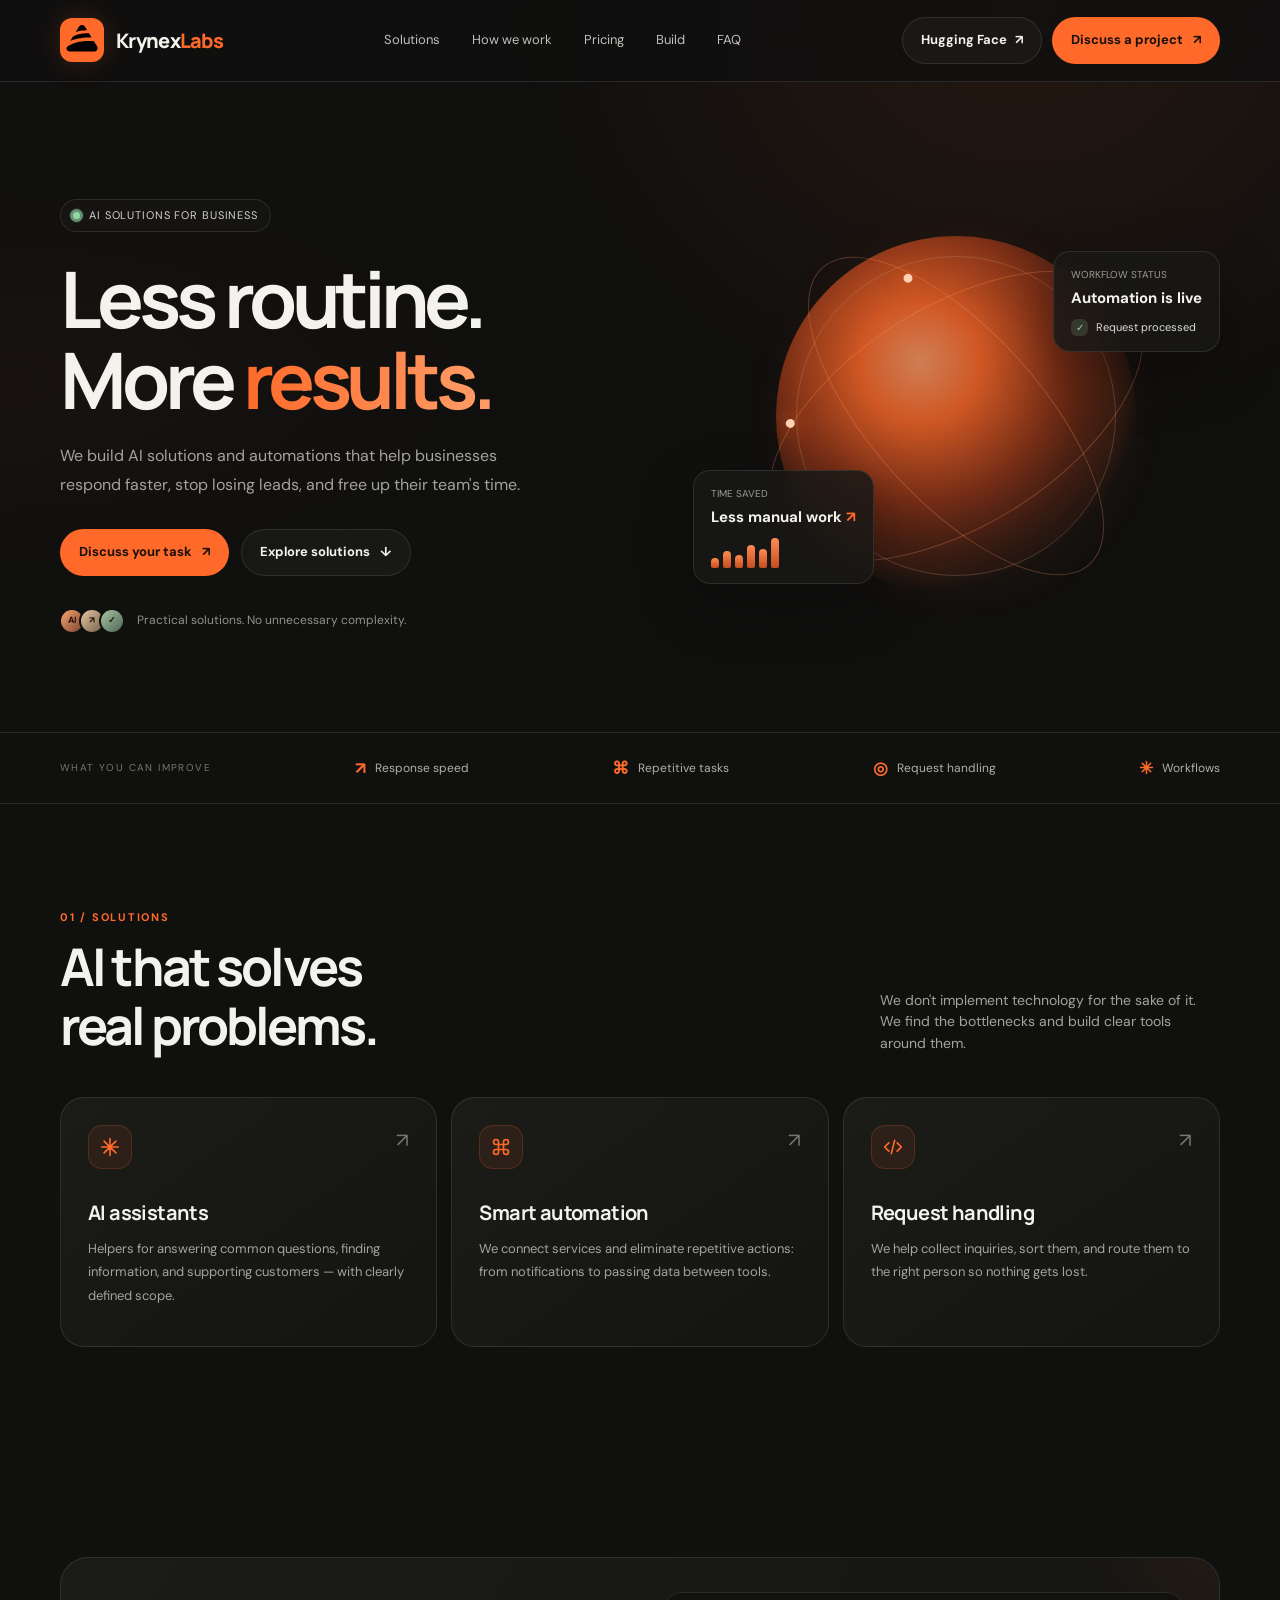
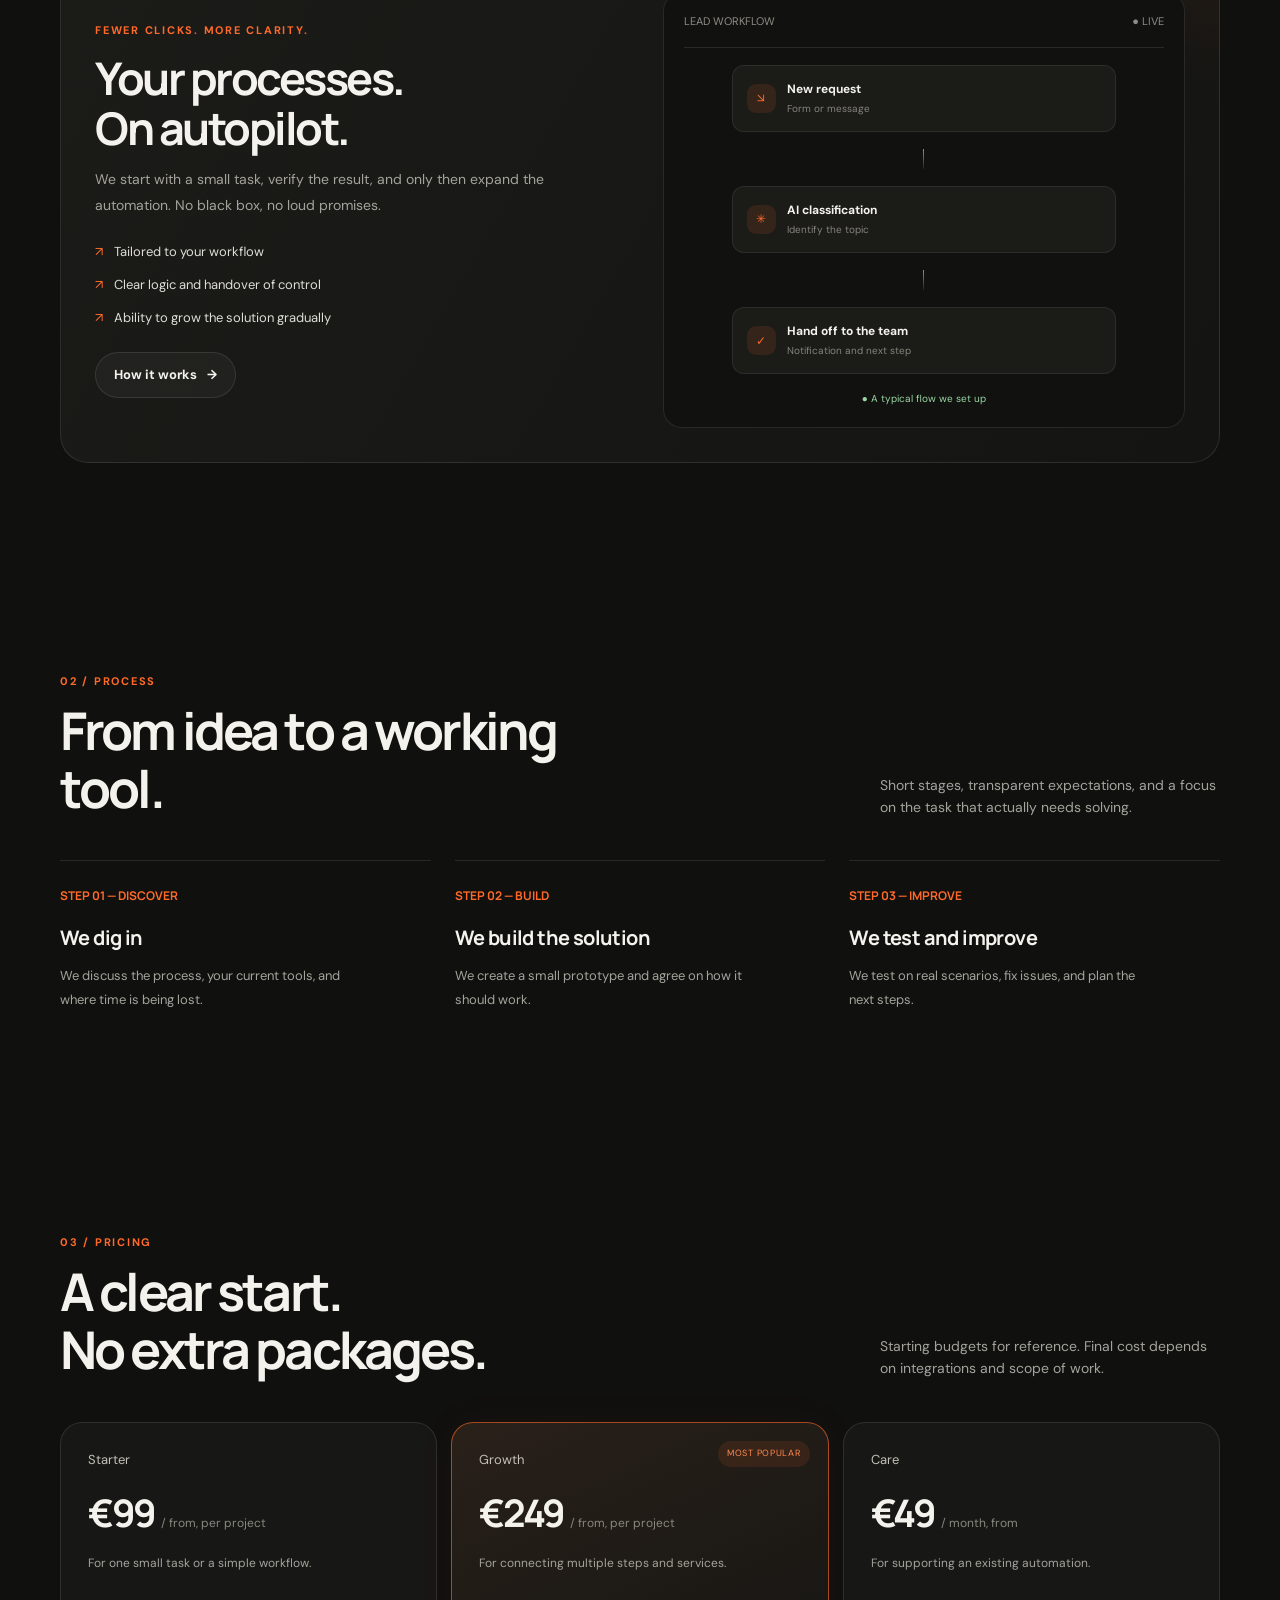
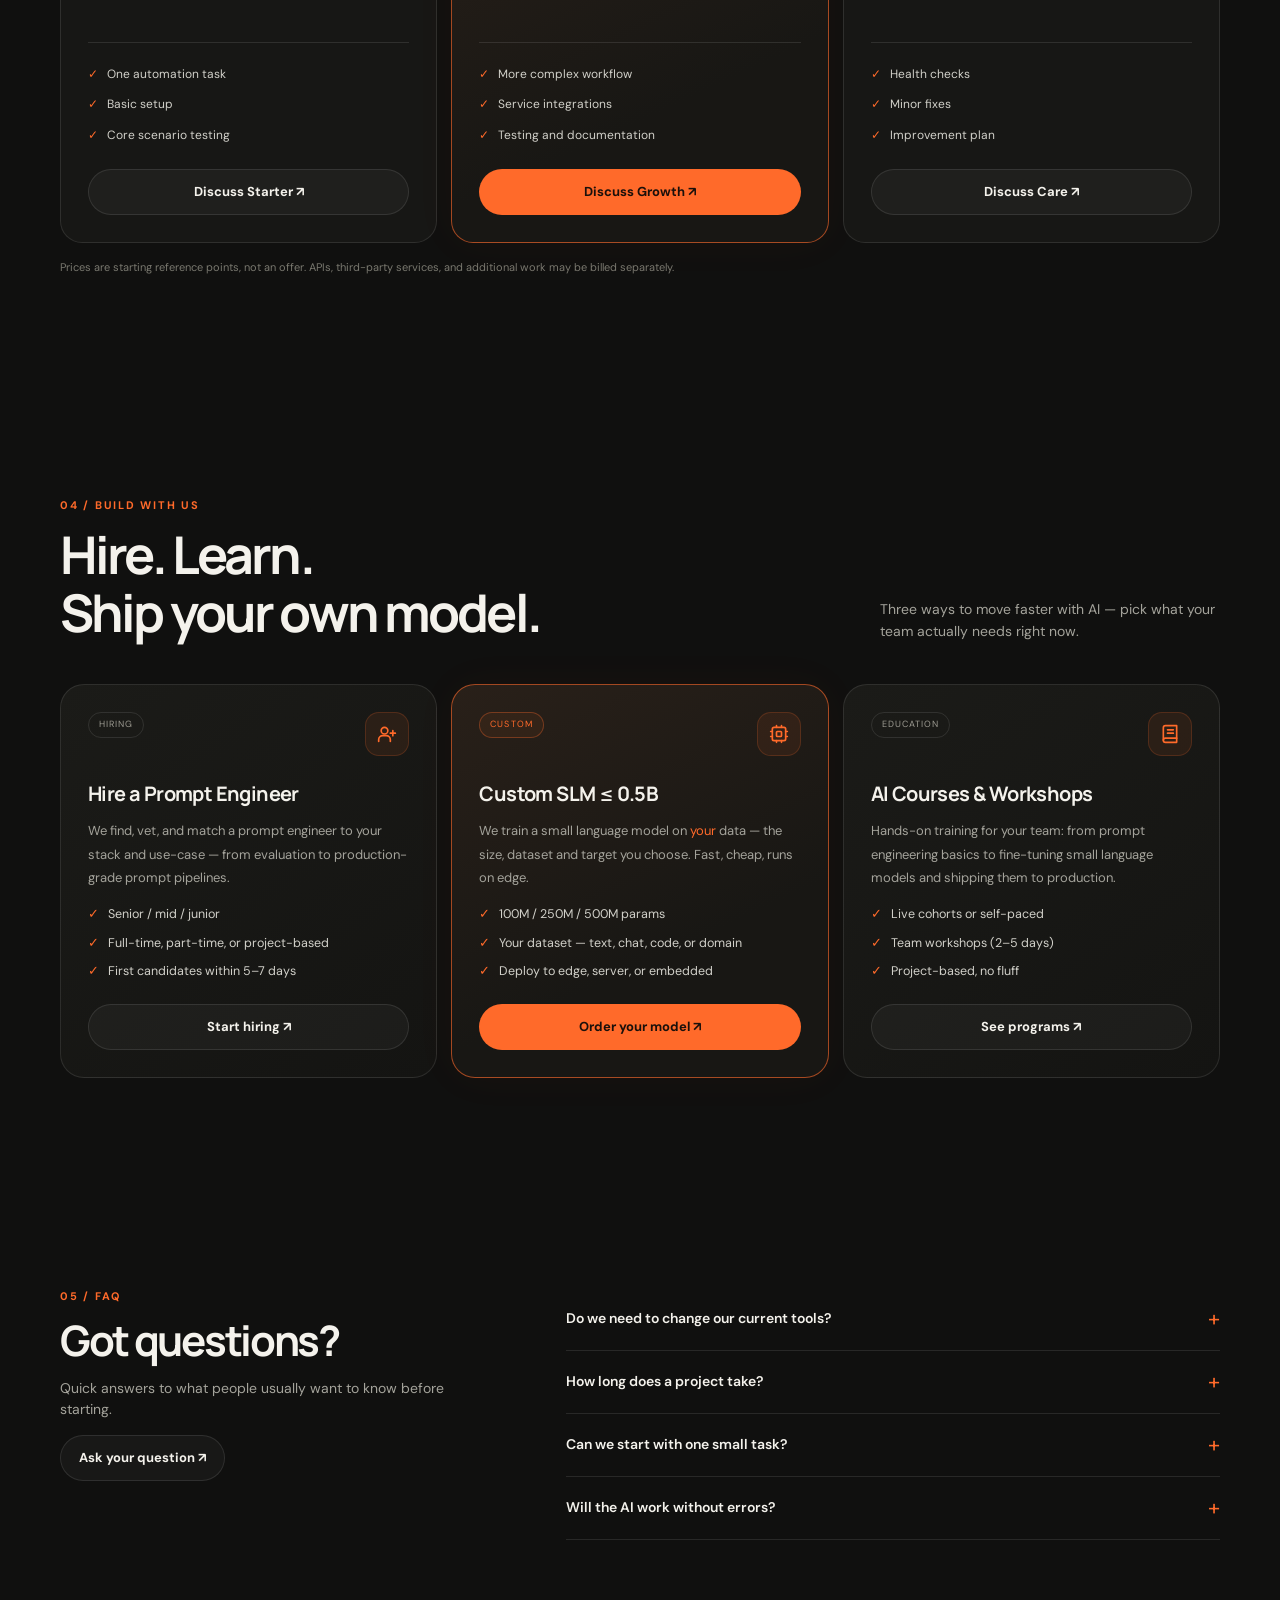
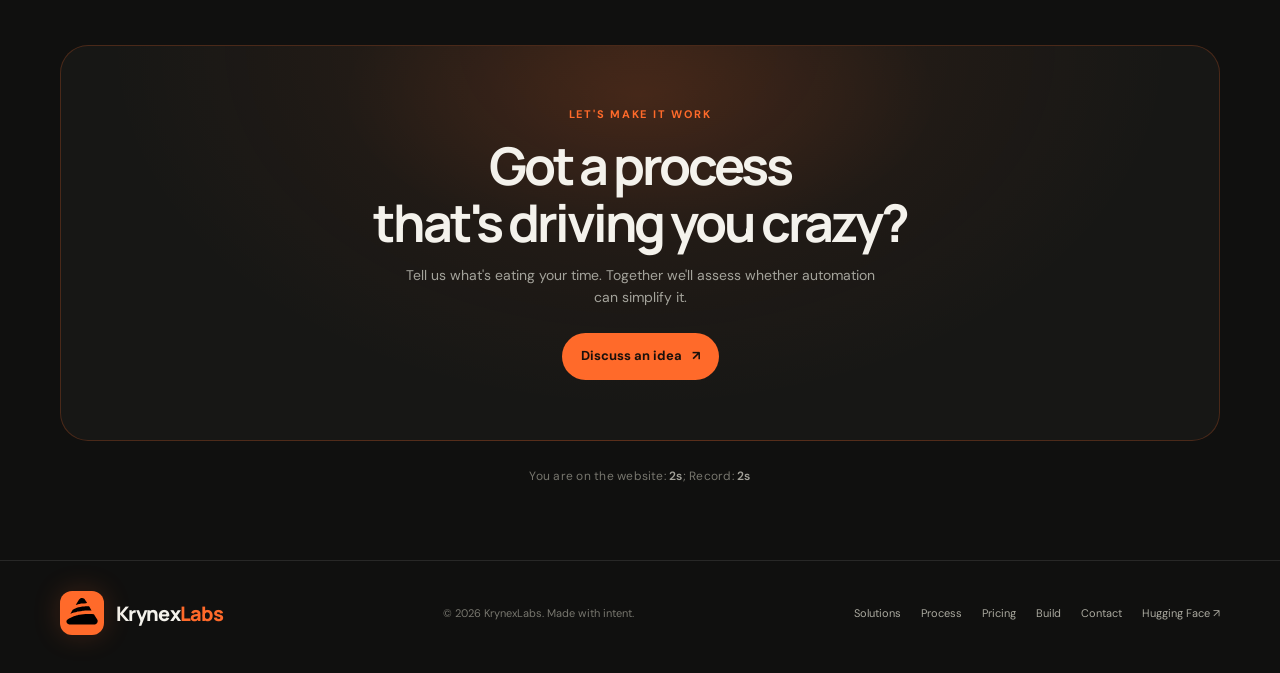
==== full.html @ 909bc51c "Rename index.html to full.html" ====
<!doctype html>
<html lang="en">
<head>
<meta charset="utf-8">
<meta name="viewport" content="width=device-width, initial-scale=1">
<meta name="theme-color" content="#10100f">
<meta name="description" content="KrynexLabs — AI automation for business. Less routine, more results.">
<title>KrynexLabs — Make work flow.</title>
<link rel="icon" type="image/svg+xml" href="logo.svg">
<link rel="preconnect" href="https://fonts.googleapis.com">
<link rel="preconnect" href="https://fonts.gstatic.com" crossorigin>
<link href="https://fonts.googleapis.com/css2?family=DM+Sans:wght@400;500;600;700&family=Manrope:wght@400;500;600;700;800&display=swap" rel="stylesheet">
<style>
:root{--bg:#10100f;--panel:#171715;--panel2:#1d1d1a;--text:#f4f2ec;--muted:#a4a39b;--line:rgba(255,255,255,.1);--orange:#ff6a2a;--orange2:#ff8b52;--radius:24px;--max:1160px}
*{box-sizing:border-box}html{scroll-behavior:smooth;scroll-padding-top:90px}body{margin:0;background:var(--bg);color:var(--text);font-family:"DM Sans",sans-serif;line-height:1.55;overflow-x:hidden}body:before{content:"";position:fixed;inset:0;pointer-events:none;z-index:-1;background:radial-gradient(ellipse at 80% 0%,rgba(255,106,42,.09),transparent 36%),radial-gradient(ellipse at 0% 42%,rgba(255,106,42,.035),transparent 30%)}a{color:inherit;text-decoration:none}button,input,textarea{font:inherit}.wrap{width:min(var(--max),calc(100% - 48px));margin:auto}
#scrollProgress{position:fixed;top:0;left:0;height:2px;width:0;background:linear-gradient(90deg,var(--orange),var(--orange2));z-index:100;transition:width .1s linear;box-shadow:0 0 12px #ff6a2a99;pointer-events:none}
.nav{height:82px;display:flex;align-items:center;justify-content:space-between;border-bottom:1px solid var(--line);position:sticky;top:0;z-index:20;background:rgba(16,16,15,.8);backdrop-filter:blur(18px)}.nav-inner{display:flex;align-items:center;justify-content:space-between;width:min(var(--max),calc(100% - 48px));margin:auto}.brand{display:flex;align-items:center;gap:12px;font-family:Manrope,sans-serif;font-weight:800;letter-spacing:-.7px;font-size:20px}.brand-mark{height:44px;width:44px;display:block;background:var(--orange);border-radius:12px;box-shadow:0 0 28px #ff6a2a30;overflow:hidden;flex-shrink:0;position:relative}.brand-mark img{width:100%;height:100%;object-fit:cover;display:block}.brand-mark::after{content:"";position:absolute;inset:-4px;border-radius:16px;background:radial-gradient(circle,#ff6a2a55,transparent 70%);z-index:-1;opacity:0;animation:logoPulse 3s ease-in-out infinite}.brand span span{color:var(--orange)}.nav-links{display:flex;gap:32px;color:#c0bfb8;font-size:13px}.nav-links a{transition:color .2s;position:relative}.nav-links a::after{content:"";position:absolute;left:0;bottom:-4px;width:0;height:1px;background:var(--orange);transition:width .25s ease}.nav-links a:hover{color:#fff}.nav-links a:hover::after{width:100%}.nav-links-hf{display:none}.nav-right{display:flex;align-items:center;gap:10px}.nav-cta,.btn{display:inline-flex;align-items:center;justify-content:center;gap:10px;border:1px solid transparent;border-radius:999px;padding:12px 18px;font-size:13px;font-weight:700;transition:transform .22s,background .22s,border-color .22s,box-shadow .22s;cursor:pointer;position:relative;overflow:hidden}.nav-cta,.btn-primary{background:var(--orange);color:#1a100b}.nav-cta::before,.btn-primary::before{content:"";position:absolute;top:0;left:-100%;width:100%;height:100%;background:linear-gradient(90deg,transparent,rgba(255,255,255,.25),transparent);transition:left .5s ease;pointer-events:none}.nav-cta:hover::before,.btn-primary:hover::before{left:100%}.nav-cta:hover,.btn-primary:hover{background:var(--orange2);transform:translateY(-2px);box-shadow:0 8px 30px #ff6a2a45}.nav-hf{display:inline-flex;align-items:center;justify-content:center;gap:8px;border:1px solid var(--line);background:rgba(255,255,255,.035);color:var(--text);border-radius:999px;padding:12px 18px;font-size:13px;font-weight:700;transition:transform .22s,border-color .22s,background .22s,box-shadow .22s;cursor:pointer}.nav-hf:hover{border-color:#ff6a2a88;transform:translateY(-2px);background:rgba(255,106,42,.08);box-shadow:0 6px 20px #ff6a2a15}.btn-secondary{border-color:var(--line);background:rgba(255,255,255,.035);color:var(--text)}.btn-secondary:hover{border-color:#ff6a2a88;transform:translateY(-2px)}.menu-btn{display:none;border:1px solid var(--line);background:#191917;color:white;border-radius:12px;width:43px;height:43px;font-size:21px;cursor:pointer;transition:transform .2s,background .2s;z-index:60;position:relative}.menu-btn:active{transform:scale(.94)}.menu-btn.active{background:var(--orange);color:#17110d;border-color:var(--orange)}
.hero{padding:100px 0 82px;min-height:650px;display:grid;grid-template-columns:1.05fr .95fr;align-items:center;gap:50px}.eyebrow{display:inline-flex;align-items:center;gap:9px;border:1px solid var(--line);background:#ffffff05;border-radius:999px;padding:7px 12px;color:#d5d3cc;font-size:11px;letter-spacing:.08em;text-transform:uppercase}.live-dot{width:7px;height:7px;border-radius:50%;background:#91d9a3;box-shadow:0 0 0 4px #91d9a31a;position:relative}.live-dot::after{content:"";position:absolute;inset:-3px;border-radius:50%;background:#91d9a3;opacity:.6;animation:dotPulse 2s ease-out infinite}.hero h1{font-family:Manrope,sans-serif;font-size:clamp(46px,6.2vw,78px);line-height:1.04;letter-spacing:-.065em;margin:26px 0 22px;font-weight:700}.hero h1 em{font-style:normal;color:var(--orange);background:linear-gradient(90deg,var(--orange),#ff9d68,var(--orange2),var(--orange));background-size:300% 100%;-webkit-background-clip:text;background-clip:text;-webkit-text-fill-color:transparent;animation:gradientShift 5s ease infinite}.hero-copy{max-width:500px;color:var(--muted);font-size:16px;line-height:1.8}.hero-actions{display:flex;flex-wrap:wrap;gap:12px;margin-top:30px}.micro-proof{display:flex;align-items:center;gap:12px;margin-top:32px;color:#929189;font-size:12px}.avatars{display:flex;padding-left:5px}.avatar{width:26px;height:26px;border:2px solid var(--bg);border-radius:50%;margin-left:-6px;background:linear-gradient(135deg,#f8a36d,#7a4530);display:grid;place-items:center;color:#24140c;font-size:9px;font-weight:800;transition:transform .25s}.avatar:hover{transform:translateY(-3px) scale(1.1);z-index:2}.avatar:nth-child(2){background:linear-gradient(135deg,#e4c6a0,#76604d)}.avatar:nth-child(3){background:linear-gradient(135deg,#a7c2a1,#4e6856)}.hero-visual{position:relative;min-height:420px;display:grid;place-items:center}.orb{position:absolute;width:360px;height:360px;border-radius:50%;background:radial-gradient(circle at 40% 35%,#ff9b67 0,#ff6a2a 19%,#8d3418 44%,#201511 68%,transparent 72%);filter:blur(.3px);opacity:.8;animation:float 7s ease-in-out infinite}.orb:after{content:"";position:absolute;inset:20px;border-radius:50%;border:1px solid #ffb28a50;box-shadow:inset 0 0 50px #ff6a2a25,0 0 70px #ff6a2a1c}.orbit{position:absolute;width:420px;height:220px;border:1px solid #ff98634a;border-radius:50%;transform:rotate(-32deg);animation:orbit 16s linear infinite}.orbit.two{width:400px;height:170px;transform:rotate(48deg);animation-duration:22s;animation-direction:reverse}.orbit-dot{position:absolute;top:23px;left:60px;width:9px;height:9px;background:#ffd0b2;border-radius:50%;box-shadow:0 0 20px var(--orange)}.glass-card{position:absolute;background:rgba(25,25,22,.84);border:1px solid #ffffff19;backdrop-filter:blur(18px);border-radius:17px;padding:15px 17px;box-shadow:0 20px 60px #0005;animation:float 6s ease-in-out infinite;transition:transform .3s ease,box-shadow .3s ease}.glass-card:hover{box-shadow:0 24px 70px #0008,0 0 30px #ff6a2a20}.glass-card small{color:#9d9b92;font-size:10px;display:block}.glass-card strong{display:block;font-size:15px;margin-top:4px}.card-top{top:45px;right:0}.card-bottom{bottom:42px;left:0;animation-delay:-2s}.mini-chart{display:flex;gap:4px;align-items:end;height:30px;margin-top:9px}.mini-chart i{width:8px;border-radius:4px 4px 2px 2px;background:linear-gradient(var(--orange2),#c64c20);transition:height .4s ease}.mini-chart i:nth-child(1){height:35%}.mini-chart i:nth-child(2){height:58%}.mini-chart i:nth-child(3){height:44%}.mini-chart i:nth-child(4){height:78%}.mini-chart i:nth-child(5){height:64%}.mini-chart i:nth-child(6){height:100%}.mini-check{display:flex;gap:8px;align-items:center;margin-top:9px;font-size:11px;color:#ddd}.check{height:17px;width:17px;border-radius:6px;background:#9ad6a42a;color:#9ad6a4;display:grid;place-items:center;font-size:10px}
.strip{border-block:1px solid var(--line);padding:22px 0}.strip-inner{display:flex;align-items:center;justify-content:space-between;gap:18px;flex-wrap:wrap}.strip-label{font-size:10px;text-transform:uppercase;letter-spacing:.14em;color:#77766e}.capability{font-size:12px;color:#b0afa7;display:flex;align-items:center;gap:9px;transition:color .25s,transform .25s}.capability:hover{color:#fff;transform:translateY(-2px)}.capability b{color:var(--orange);font-size:17px}
section.content{padding:105px 0}.section-head{display:flex;justify-content:space-between;align-items:end;gap:30px;margin-bottom:42px}.kicker{font-size:11px;text-transform:uppercase;letter-spacing:.16em;color:var(--orange);font-weight:700}.section-head h2{font-family:Manrope,sans-serif;font-size:clamp(32px,4.5vw,52px);letter-spacing:-.055em;line-height:1.12;margin:12px 0 0;max-width:640px}.section-head p{max-width:340px;color:var(--muted);font-size:14px;margin:0}.services{display:grid;grid-template-columns:repeat(3,1fr);gap:14px}.service{padding:27px;border:1px solid var(--line);border-radius:var(--radius);background:linear-gradient(145deg,#1b1b18,#141412);min-height:250px;transition:transform .3s cubic-bezier(.2,.7,.2,1),border-color .3s,box-shadow .3s;position:relative;overflow:hidden}.service::before{content:"";position:absolute;top:0;left:0;right:0;height:1px;background:linear-gradient(90deg,transparent,var(--orange),transparent);opacity:0;transition:opacity .3s}.service:hover{transform:translateY(-6px);border-color:#ff6a2a70;box-shadow:0 20px 40px -20px #ff6a2a40}.service:hover::before{opacity:1}.service:hover .service-icon{transform:rotate(-6deg) scale(1.08);background:#ff6a2a25}.service:hover .arrow{color:var(--orange);transform:translate(3px,-3px)}.service-icon{height:44px;width:44px;border-radius:14px;background:#ff6a2a15;border:1px solid #ff6a2a30;display:grid;place-items:center;color:var(--orange);font-size:20px;transition:transform .3s ease,background .3s ease}
.service-icon svg{width:20px;height:20px;display:block}
.service h3{font-family:Manrope,sans-serif;font-size:20px;letter-spacing:-.03em;margin:28px 0 9px}.service p{font-size:13px;color:var(--muted);line-height:1.8;margin:0}.service .arrow{float:right;color:#77766e;font-size:20px;transition:color .25s,transform .25s}
/* ===== Build section (Hire / SLM / Courses) ===== */
.build-grid{display:grid;grid-template-columns:repeat(3,1fr);gap:14px;align-items:start}
.build-card{padding:27px;border:1px solid var(--line);border-radius:var(--radius);background:linear-gradient(145deg,#1b1b18,#141412);position:relative;display:flex;flex-direction:column;transition:transform .3s cubic-bezier(.2,.7,.2,1),border-color .3s,box-shadow .3s}
.build-card:hover{transform:translateY(-6px);border-color:#ff6a2a70;box-shadow:0 20px 40px -20px #ff6a2a40}
.build-card.featured-build{border-color:#ff6a2a99;background:linear-gradient(155deg,#292019,#181714 65%);box-shadow:0 0 45px #ff6a2a0a}
.build-card.featured-build:hover{box-shadow:0 25px 50px -20px #ff6a2a55}
.build-top{display:flex;justify-content:space-between;align-items:flex-start;margin-bottom:22px}
.build-tag{font-size:9px;letter-spacing:.12em;text-transform:uppercase;color:#9d9b92;border:1px solid var(--line);border-radius:99px;padding:5px 10px}
.build-tag.hot{color:var(--orange);border-color:#ff6a2a55;background:#ff6a2a10}
.build-card .service-icon{height:44px;width:44px;border-radius:14px;background:#ff6a2a15;border:1px solid #ff6a2a30;display:grid;place-items:center;color:var(--orange);font-size:20px;transition:transform .3s ease,background .3s ease}
.build-card:hover .service-icon{transform:rotate(-6deg) scale(1.08);background:#ff6a2a25}
.build-card .service-icon svg{width:20px;height:20px;display:block}
.build-card h3{font-family:Manrope,sans-serif;font-size:20px;letter-spacing:-.03em;margin:0 0 10px}
.build-card p{font-size:13px;color:var(--muted);line-height:1.8;margin:0 0 16px}
.build-card em{color:var(--orange);font-style:normal}
.build-list{list-style:none;padding:0;margin:0 0 22px;display:grid;gap:9px}
.build-list li{font-size:12.5px;color:#d1d0c9;padding-left:20px;position:relative}
.build-list li::before{content:"✓";position:absolute;left:0;top:0;color:var(--orange)}
.build-card .btn{margin-top:0;width:100%}
/* ===== END Build ===== */
.feature-band{display:grid;grid-template-columns:1fr 1fr;gap:45px;align-items:center;padding:34px;border:1px solid var(--line);border-radius:28px;background:linear-gradient(120deg,#1b1b18,#141412);overflow:hidden;position:relative}.feature-band::before{content:"";position:absolute;top:-50%;right:-20%;width:400px;height:400px;background:radial-gradient(circle,#ff6a2a15,transparent 65%);pointer-events:none}.feature-copy h2{font:700 clamp(30px,4vw,45px)/1.12 Manrope,sans-serif;letter-spacing:-.055em;margin:14px 0}.feature-copy p{color:var(--muted);font-size:14px;line-height:1.8}.feature-list{display:grid;gap:13px;margin:24px 0}.feature-list div{display:flex;gap:11px;align-items:center;font-size:13px;color:#deddd6;transition:transform .25s}.feature-list div:hover{transform:translateX(4px)}.feature-list span{color:var(--orange)}.flow-ui{background:#111110;border:1px solid var(--line);border-radius:19px;padding:20px;position:relative}.flow-top{display:flex;justify-content:space-between;color:#8f8d84;font-size:11px;padding-bottom:17px;border-bottom:1px solid var(--line)}.flow-node{width:80%;margin:17px auto;padding:14px;border:1px solid #ffffff14;background:#1b1b18;border-radius:12px;display:flex;align-items:center;gap:11px;font-size:12px;transition:transform .3s,border-color .3s}.flow-node:hover{transform:translateX(4px);border-color:#ff6a2a40}.flow-node .node-icon{height:29px;width:29px;border-radius:9px;display:grid;place-items:center;background:#ff6a2a1c;color:var(--orange)}.flow-line{height:20px;width:1px;background:linear-gradient(#ff6a2a,#ff6a2a22);margin:auto}.flow-status{color:#9ad6a4;font-size:10px;text-align:center;margin-top:15px}
.steps{display:grid;grid-template-columns:repeat(3,1fr);gap:24px}.step{border-top:1px solid var(--line);padding-top:22px;transition:border-color .3s}.step:hover{border-color:#ff6a2a70}.step-no{font:700 12px Manrope,sans-serif;color:var(--orange)}.step h3{font:700 20px Manrope,sans-serif;margin:16px 0 8px;letter-spacing:-.03em}.step p{font-size:13px;color:var(--muted);max-width:300px;line-height:1.8}
.pricing{display:grid;grid-template-columns:repeat(3,1fr);gap:14px;align-items:stretch}.price-card{border:1px solid var(--line);border-radius:22px;padding:27px;background:#171715;position:relative;display:flex;flex-direction:column;transition:transform .3s cubic-bezier(.2,.7,.2,1),border-color .3s,box-shadow .3s}.price-card:hover{transform:translateY(-5px);border-color:#ff6a2a55;box-shadow:0 20px 40px -25px #ff6a2a50}.price-card.featured{border-color:#ff6a2a99;background:linear-gradient(155deg,#292019,#181714 65%);box-shadow:0 0 45px #ff6a2a0a}.price-card.featured:hover{box-shadow:0 25px 50px -20px #ff6a2a55}.popular{position:absolute;top:18px;right:18px;font-size:9px;text-transform:uppercase;letter-spacing:.08em;background:#ff6a2a1b;color:var(--orange2);padding:6px 9px;border-radius:99px}.plan{font-size:13px;color:#c2c0b7}.price{font:700 38px Manrope,sans-serif;letter-spacing:-.06em;margin:16px 0 4px;min-height:48px;display:flex;align-items:baseline;gap:6px;flex-wrap:wrap}.price span{font:400 12px "DM Sans",sans-serif;color:#88877f;letter-spacing:0}.price-desc{font-size:12px;color:var(--muted);min-height:54px}.price-card hr{border:0;border-top:1px solid var(--line);margin:22px 0}.includes{display:grid;gap:12px;margin-bottom:24px;font-size:12px;color:#d1d0c9}.includes div:before{content:"✓";color:var(--orange);margin-right:9px}.price-card .btn{width:100%;margin-top:auto}.note{font-size:11px;color:#79786f;margin-top:16px}
/* ===== FAQ smooth reveal (JS max-height) ===== */
.faq{display:grid;grid-template-columns:.8fr 1.2fr;gap:70px}
.faq-intro h2{font:700 42px/1.12 Manrope,sans-serif;letter-spacing:-.055em;margin:12px 0}
.faq-intro p{color:var(--muted);font-size:14px}
.faq-item{border-bottom:1px solid var(--line);transition:border-color .3s}
.faq-item.open{border-color:#ff6a2a70}
.faq-q{width:100%;background:none;border:0;color:inherit;text-align:left;cursor:pointer;display:flex;justify-content:space-between;align-items:center;gap:15px;font-size:14px;font-weight:600;padding:20px 0;transition:color .25s;font-family:inherit}
.faq-q:hover{color:var(--orange)}
.faq-icon{font-style:normal;font-size:22px;color:var(--orange);font-weight:400;transition:transform .35s cubic-bezier(.22,1,.36,1);display:inline-block;line-height:1;flex-shrink:0}
.faq-item.open .faq-icon{transform:rotate(45deg)}
.faq-a{max-height:0;overflow:hidden;transition:max-height .5s cubic-bezier(.22,1,.36,1),opacity .35s ease;opacity:0}
.faq-item.open .faq-a{opacity:1}
.faq-a-inner{color:var(--muted);font-size:13px;line-height:1.8;max-width:580px;padding:0 0 20px}
/* ===== END FAQ ===== */
.cta{padding:60px 25px;text-align:center;border:1px solid #ff6a2a38;border-radius:28px;background:radial-gradient(ellipse at 50% 0%,#ff6a2a19,transparent 65%),#171715;position:relative;overflow:hidden}.cta::before{content:"";position:absolute;top:-100px;left:50%;transform:translateX(-50%);width:600px;height:300px;background:radial-gradient(ellipse,#ff6a2a20,transparent 70%);pointer-events:none;animation:ctaGlow 6s ease-in-out infinite}.cta h2{font:700 clamp(32px,5vw,52px)/1.1 Manrope,sans-serif;letter-spacing:-.06em;margin:14px 0;position:relative}.cta p{max-width:470px;margin:0 auto 25px;color:var(--muted);font-size:14px;position:relative}.cta .btn{position:relative}
.stats-footer{padding:26px 0 0;text-align:center;color:#77766e;font-size:12px;letter-spacing:.02em}
.stats-footer b{color:#a4a39b;font-weight:600}
.footer{padding:30px 0 38px;margin-top:75px;border-top:1px solid var(--line)}.footer-inner{display:flex;align-items:center;justify-content:space-between;gap:20px;flex-wrap:wrap}.footer small{color:#77766e;font-size:11px}.footer-links{display:flex;gap:20px;color:#aaa99f;font-size:11px}.footer-links a{transition:color .2s}.footer-links a:hover{color:var(--orange)}
.modal{position:fixed;inset:0;background:#000a;backdrop-filter:blur(8px);display:none;place-items:center;padding:20px;z-index:50}.modal.open{display:grid;animation:fadeIn .2s}.modal-box{width:min(100%,470px);background:#191917;border:1px solid var(--line);border-radius:23px;padding:28px;position:relative;animation:rise .25s}.modal-box h2{font:700 27px Manrope,sans-serif;letter-spacing:-.04em;margin:0 0 8px}.modal-box p{font-size:13px;color:var(--muted);margin:0 0 22px}.close{position:absolute;right:18px;top:18px;border:1px solid var(--line);background:#22221f;color:white;width:34px;height:34px;border-radius:10px;cursor:pointer;transition:background .2s,border-color .2s}.close:hover{background:#2a2a26;border-color:#ff6a2a66}.field{display:grid;gap:7px;margin:13px 0}.field label{font-size:11px;color:#c4c2b9}.field input,.field textarea,.field select{width:100%;background:#10100f;color:#fff;border:1px solid var(--line);border-radius:11px;padding:12px 13px;outline:none;font-size:13px;transition:border-color .2s,box-shadow .2s}.field input:focus,.field textarea:focus,.field select:focus{border-color:#ff6a2a99;box-shadow:0 0 0 3px #ff6a2a18}.field textarea{resize:vertical;min-height:85px}.modal-box .btn{width:100%;margin-top:9px}.form-note{font-size:10px!important;margin-top:12px!important;color:#88877f!important}
.reveal{opacity:0;transform:translateY(22px);transition:opacity .7s ease,transform .7s cubic-bezier(.2,.7,.2,1)}.reveal.visible{opacity:1;transform:none}
@keyframes float{0%,100%{transform:translateY(0)}50%{transform:translateY(-12px)}}@keyframes orbit{to{transform:rotate(328deg)}}@keyframes fadeIn{from{opacity:0}to{opacity:1}}@keyframes rise{from{opacity:0;transform:translateY(12px) scale(.98)}to{opacity:1;transform:none}}@keyframes dotPulse{0%{transform:scale(1);opacity:.6}100%{transform:scale(2.2);opacity:0}}@keyframes logoPulse{0%,100%{opacity:0}50%{opacity:.8}}@keyframes gradientShift{0%,100%{background-position:0% 50%}50%{background-position:100% 50%}}@keyframes ctaGlow{0%,100%{opacity:.7;transform:translateX(-50%) scale(1)}50%{opacity:1;transform:translateX(-50%) scale(1.1)}}
@media(min-width:1400px){.hero{padding-top:120px;padding-bottom:100px}}
@media(max-width:850px){.hero{grid-template-columns:1fr;gap:15px;padding:75px 0 60px}.hero-copy{max-width:580px}.hero-visual{min-height:350px}.orb{width:280px;height:280px}.orbit{width:340px;height:170px}.orbit.two{width:330px;height:145px}.card-top{right:6%}.card-bottom{left:5%}.section-head{display:block}.section-head p{margin-top:18px}.feature-band{grid-template-columns:1fr;gap:30px}.faq{grid-template-columns:1fr;gap:25px}.faq-intro h2{font-size:36px}.nav-links{gap:18px}}
@media(max-width:620px){
  .wrap,.nav-inner{width:calc(100% - 34px)}
  .nav{height:70px}
  .brand{font-size:18px}
  .brand-mark{height:36px;width:36px;border-radius:10px}
  .nav-cta{display:none}
  .nav-hf{display:none}
  .nav-right{gap:0}
  .nav-links-hf{display:block;color:var(--orange)!important;font-weight:700}
  .menu-btn{display:block}
  .nav-links{display:flex;position:absolute;top:69px;left:0;right:0;padding:22px 24px 28px;background:rgba(21,21,19,.98);backdrop-filter:blur(20px);border-bottom:1px solid var(--line);flex-direction:column;gap:0;opacity:0;transform:translateY(-24px);pointer-events:none;visibility:hidden;transition:opacity .32s ease,transform .38s cubic-bezier(.22,1,.36,1),visibility .32s}
  .nav-links.open{opacity:1;transform:translateY(0);pointer-events:auto;visibility:visible}
  .nav-links a{font-size:15px;padding:14px 0;border-bottom:1px solid rgba(255,255,255,.06);opacity:0;transform:translateY(-8px);transition:opacity .3s ease,transform .3s ease,color .2s}
  .nav-links a::after{display:none}
  .nav-links a:last-child{border-bottom:none}
  .nav-links.open a{opacity:1;transform:translateY(0)}
  .nav-links.open a:nth-child(1){transition-delay:.10s}
  .nav-links.open a:nth-child(2){transition-delay:.16s}
  .nav-links.open a:nth-child(3){transition-delay:.22s}
  .nav-links.open a:nth-child(4){transition-delay:.28s}
  .nav-links.open a:nth-child(5){transition-delay:.34s}
  .nav-links a:hover,.nav-links a:active{color:var(--orange)}
  body.menu-open::after{content:"";position:fixed;inset:0;background:rgba(0,0,0,.45);backdrop-filter:blur(2px);z-index:15;animation:fadeIn .3s ease}
  .hero{padding:57px 0 35px;min-height:auto}
  .hero h1{font-size:clamp(43px,12vw,61px);margin-top:21px}
  .hero-copy{font-size:14px}
  .hero-actions{display:grid;grid-template-columns:1fr 1fr}
  .hero-actions .btn{padding:13px 10px;font-size:12px}
  .micro-proof{font-size:10px;flex-wrap:wrap}
  .hero-visual{min-height:300px;transform:scale(.93);margin:0 -15px}
  .orb{width:245px;height:245px}
  .orbit{width:300px;height:145px}
  .orbit.two{width:290px;height:125px}
  .card-top{top:22px;right:1%}
  .card-bottom{bottom:17px;left:0}
  .glass-card{padding:12px 13px}
  .strip-inner{justify-content:flex-start;gap:15px 22px}
  .strip-label{width:100%}
  .capability{font-size:11px}
  .content{padding:75px 0!important}
  .section-head{margin-bottom:28px}
  .section-head h2{font-size:36px}
  .services,.pricing,.steps{grid-template-columns:1fr}
  .service{min-height:auto;padding:23px}
  .service h3{margin-top:20px}
  .build-grid{grid-template-columns:1fr}
  .feature-band{padding:22px;border-radius:22px}
  .flow-ui{padding:14px}
  .flow-node{width:92%}
  .price-card{padding:24px}
  .price-desc{min-height:0}
  .faq-intro h2{font-size:35px}
  .cta{padding:43px 19px}
  .stats-footer{padding:20px 0 0;font-size:11px}
  .footer{margin-top:55px}
  .footer-inner{align-items:flex-start;flex-direction:column}
  .footer-links{gap:15px}
  .modal-box{padding:24px 20px}
  .modal-box h2{font-size:24px}
}
@media(prefers-reduced-motion:reduce){*,*:before,*:after{scroll-behavior:auto!important;animation-duration:.01ms!important;animation-iteration-count:1!important;transition-duration:.01ms!important}.reveal{opacity:1;transform:none}}
</style>
</head>
<body>
<div id="scrollProgress"></div>
<header class="nav">
  <div class="nav-inner">
    <a class="brand" href="#top" aria-label="KrynexLabs — back to top"><span class="brand-mark"><img src="logo.svg" alt="KrynexLabs logo"></span><span>Krynex<span>Labs</span></span></a>
    <nav class="nav-links" id="navLinks" aria-label="Main navigation">
      <a href="#services">Solutions</a>
      <a href="#process">How we work</a>
      <a href="#pricing">Pricing</a>
      <a href="#build">Build</a>
      <a href="#faq">FAQ</a>
      <a class="nav-links-hf" href="https://huggingface.co/KrynexLabs" target="_blank" rel="noopener">Hugging Face ↗</a>
    </nav>
    <div class="nav-right">
      <a class="nav-hf" href="https://huggingface.co/KrynexLabs" target="_blank" rel="noopener" aria-label="KrynexLabs on Hugging Face">Hugging Face <span>↗</span></a>
      <a class="nav-cta" href="#contact">Discuss a project <span>↗</span></a>
      <button class="menu-btn" id="menuBtn" aria-label="Open menu" aria-expanded="false">☰</button>
    </div>
  </div>
</header>
<main id="top">
<section class="hero wrap">
  <div class="hero-content">
    <div class="eyebrow"><span class="live-dot"></span> AI solutions for business</div>
    <h1>Less routine.<br>More <em>results.</em></h1>
    <p class="hero-copy">We build AI solutions and automations that help businesses respond faster, stop losing leads, and free up their team's time.</p>
    <div class="hero-actions"><a class="btn btn-primary" href="#contact">Discuss your task <span>↗</span></a><a class="btn btn-secondary" href="#services">Explore solutions <span>↓</span></a></div>
    <div class="micro-proof"><div class="avatars"><span class="avatar">AI</span><span class="avatar">↗</span><span class="avatar">✓</span></div><span>Practical solutions. No unnecessary complexity.</span></div>
  </div>
  <div class="hero-visual" aria-label="Abstract AI visualization">
    <div class="orb"></div><div class="orbit"><i class="orbit-dot"></i></div><div class="orbit two"><i class="orbit-dot"></i></div>
    <div class="glass-card card-top"><small>WORKFLOW STATUS</small><strong>Automation is live</strong><div class="mini-check"><span class="check">✓</span> Request processed</div></div>
    <div class="glass-card card-bottom"><small>TIME SAVED</small><strong>Less manual work <span style="color:var(--orange)">↗</span></strong><div class="mini-chart"><i></i><i></i><i></i><i></i><i></i><i></i></div></div>
  </div>
</section>
<div class="strip"><div class="wrap strip-inner"><span class="strip-label">What you can improve</span><span class="capability"><b>↗</b> Response speed</span><span class="capability"><b>⌘</b> Repetitive tasks</span><span class="capability"><b>◎</b> Request handling</span><span class="capability"><b>✳</b> Workflows</span></div></div>
<section class="content wrap" id="services">
  <div class="section-head reveal"><div><div class="kicker">01 / Solutions</div><h2>AI that solves<br>real problems.</h2></div><p>We don't implement technology for the sake of it. We find the bottlenecks and build clear tools around them.</p></div>
  <div class="services">
    <article class="service reveal"><span class="arrow">↗</span><div class="service-icon"><svg viewBox="0 0 24 24" fill="none" stroke="currentColor" stroke-width="2" stroke-linecap="round" stroke-linejoin="round"><path d="M12 2v20M2 12h20M4.93 4.93l14.14 14.14M19.07 4.93L4.93 19.07"/></svg></div><h3>AI assistants</h3><p>Helpers for answering common questions, finding information, and supporting customers — with clearly defined scope.</p></article>
    <article class="service reveal"><span class="arrow">↗</span><div class="service-icon"><svg viewBox="0 0 24 24" fill="none" stroke="currentColor" stroke-width="2" stroke-linecap="round" stroke-linejoin="round"><path d="M18 3a3 3 0 0 0-3 3v12a3 3 0 0 0 3 3 3 3 0 0 0 3-3 3 3 0 0 0-3-3H6a3 3 0 0 0-3 3 3 3 0 0 0 3 3 3 3 0 0 0 3-3V6a3 3 0 0 0-3-3 3 3 0 0 0-3 3 3 3 0 0 0 3 3h12a3 3 0 0 0 3-3 3 3 0 0 0-3-3z"/></svg></div><h3>Smart automation</h3><p>We connect services and eliminate repetitive actions: from notifications to passing data between tools.</p></article>
    <article class="service reveal"><span class="arrow">↗</span><div class="service-icon"><svg viewBox="0 0 24 24" fill="none" stroke="currentColor" stroke-width="2" stroke-linecap="round" stroke-linejoin="round"><path d="M7 17l-5-5 5-5"/><path d="M17 7l5 5-5 5"/><path d="M14 4l-4 16"/></svg></div><h3>Request handling</h3><p>We help collect inquiries, sort them, and route them to the right person so nothing gets lost.</p></article>
  </div>
</section>

<section class="content wrap">
  <div class="feature-band reveal">
    <div class="feature-copy"><div class="kicker">Fewer clicks. More clarity.</div><h2>Your processes.<br>On autopilot.</h2><p>We start with a small task, verify the result, and only then expand the automation. No black box, no loud promises.</p>
      <div class="feature-list"><div><span>↗</span> Tailored to your workflow</div><div><span>↗</span> Clear logic and handover of control</div><div><span>↗</span> Ability to grow the solution gradually</div></div>
      <a class="btn btn-secondary" href="#process">How it works <span>→</span></a>
    </div>
    <div class="flow-ui" aria-label="Example automation flow"><div class="flow-top"><span>LEAD WORKFLOW</span><span>● LIVE</span></div><div class="flow-node"><span class="node-icon">↘</span><span><b>New request</b><br><small style="color:#85837b">Form or message</small></span></div><div class="flow-line"></div><div class="flow-node"><span class="node-icon">✳</span><span><b>AI classification</b><br><small style="color:#85837b">Identify the topic</small></span></div><div class="flow-line"></div><div class="flow-node"><span class="node-icon">✓</span><span><b>Hand off to the team</b><br><small style="color:#85837b">Notification and next step</small></span></div><div class="flow-status">● A typical flow we set up</div></div>
  </div>
</section>

<section class="content wrap" id="process">
  <div class="section-head reveal"><div><div class="kicker">02 / Process</div><h2>From idea to a working<br>tool.</h2></div><p>Short stages, transparent expectations, and a focus on the task that actually needs solving.</p></div>
  <div class="steps"><article class="step reveal"><span class="step-no">STEP 01 — DISCOVER</span><h3>We dig in</h3><p>We discuss the process, your current tools, and where time is being lost.</p></article><article class="step reveal"><span class="step-no">STEP 02 — BUILD</span><h3>We build the solution</h3><p>We create a small prototype and agree on how it should work.</p></article><article class="step reveal"><span class="step-no">STEP 03 — IMPROVE</span><h3>We test and improve</h3><p>We test on real scenarios, fix issues, and plan the next steps.</p></article></div>
</section>

<section class="content wrap" id="pricing">
  <div class="section-head reveal"><div><div class="kicker">03 / Pricing</div><h2>A clear start.<br>No extra packages.</h2></div><p>Starting budgets for reference. Final cost depends on integrations and scope of work.</p></div>
  <div class="pricing">
    <article class="price-card reveal"><div class="plan">Starter</div><div class="price">€99 <span>/ from, per project</span></div><p class="price-desc">For one small task or a simple workflow.</p><hr><div class="includes"><div>One automation task</div><div>Basic setup</div><div>Core scenario testing</div></div><button class="btn btn-secondary choose-plan" data-plan="Starter">Discuss Starter ↗</button></article>
    <article class="price-card featured reveal"><span class="popular">Most popular</span><div class="plan">Growth</div><div class="price">€249 <span>/ from, per project</span></div><p class="price-desc">For connecting multiple steps and services.</p><hr><div class="includes"><div>More complex workflow</div><div>Service integrations</div><div>Testing and documentation</div></div><button class="btn btn-primary choose-plan" data-plan="Growth">Discuss Growth ↗</button></article>
    <article class="price-card reveal"><div class="plan">Care</div><div class="price">€49 <span>/ month, from</span></div><p class="price-desc">For supporting an existing automation.</p><hr><div class="includes"><div>Health checks</div><div>Minor fixes</div><div>Improvement plan</div></div><button class="btn btn-secondary choose-plan" data-plan="Care">Discuss Care ↗</button></article>
  </div><p class="note">Prices are starting reference points, not an offer. APIs, third-party services, and additional work may be billed separately.</p>
</section>

<section class="content wrap" id="build">
  <div class="section-head reveal">
    <div><div class="kicker">04 / Build with us</div><h2>Hire. Learn.<br>Ship your own model.</h2></div>
    <p>Three ways to move faster with AI — pick what your team actually needs right now.</p>
  </div>

  <div class="build-grid">
    <!-- HIRE -->
    <article class="build-card reveal">
      <div class="build-top">
        <span class="build-tag">HIRING</span>
        <div class="service-icon">
          <!-- Hire: user profile + plus -->
          <svg viewBox="0 0 24 24" fill="none" stroke="currentColor" stroke-width="2" stroke-linecap="round" stroke-linejoin="round">
            <circle cx="9" cy="8" r="4"/>
            <path d="M2 21v-2a5 5 0 0 1 5-5h4a5 5 0 0 1 5 5v2"/>
            <path d="M19 8v6"/>
            <path d="M22 11h-6"/>
          </svg>
        </div>
      </div>
      <h3>Hire a Prompt Engineer</h3>
      <p>We find, vet, and match a prompt engineer to your stack and use-case — from evaluation to production-grade prompt pipelines.</p>
      <ul class="build-list">
        <li>Senior / mid / junior</li>
        <li>Full-time, part-time, or project-based</li>
        <li>First candidates within 5–7 days</li>
      </ul>
      <button class="btn btn-secondary choose-build" data-build="Hire a Prompt Engineer">Start hiring ↗</button>
    </article>

    <!-- CUSTOM SLM (center) -->
    <article class="build-card featured-build reveal">
      <div class="build-top">
        <span class="build-tag hot">CUSTOM</span>
        <div class="service-icon">
          <!-- SLM: chip / processor -->
          <svg viewBox="0 0 24 24" fill="none" stroke="currentColor" stroke-width="2" stroke-linecap="round" stroke-linejoin="round">
            <rect x="4" y="4" width="16" height="16" rx="2"/>
            <rect x="9" y="9" width="6" height="6" rx="1"/>
            <path d="M9 2v2M15 2v2M9 20v2M15 20v2M2 9h2M2 15h2M20 9h2M20 15h2"/>
          </svg>
        </div>
      </div>
      <h3>Custom SLM ≤ 0.5B</h3>
      <p>We train a small language model on <em>your</em> data — the size, dataset and target you choose. Fast, cheap, runs on edge.</p>
      <ul class="build-list">
        <li>100M / 250M / 500M params</li>
        <li>Your dataset — text, chat, code, or domain</li>
        <li>Deploy to edge, server, or embedded</li>
      </ul>
      <button class="btn btn-primary choose-build" data-build="Custom SLM">Order your model ↗</button>
    </article>

    <!-- COURSES -->
    <article class="build-card reveal">
      <div class="build-top">
        <span class="build-tag">EDUCATION</span>
        <div class="service-icon">
          <!-- Courses: book -->
          <svg viewBox="0 0 24 24" fill="none" stroke="currentColor" stroke-width="2" stroke-linecap="round" stroke-linejoin="round">
            <path d="M4 19.5A2.5 2.5 0 0 1 6.5 17H20"/>
            <path d="M6.5 2H20v20H6.5A2.5 2.5 0 0 1 4 19.5v-15A2.5 2.5 0 0 1 6.5 2z"/>
            <path d="M9 7h7M9 11h7"/>
          </svg>
        </div>
      </div>
      <h3>AI Courses &amp; Workshops</h3>
      <p>Hands-on training for your team: from prompt engineering basics to fine-tuning small language models and shipping them to production.</p>
      <ul class="build-list">
        <li>Live cohorts or self-paced</li>
        <li>Team workshops (2–5 days)</li>
        <li>Project-based, no fluff</li>
      </ul>
      <button class="btn btn-secondary choose-build" data-build="AI Courses & Workshops">See programs ↗</button>
    </article>
  </div>
</section>

<section class="content wrap" id="faq">
  <div class="faq"><div class="faq-intro reveal"><div class="kicker">05 / FAQ</div><h2>Got questions?</h2><p>Quick answers to what people usually want to know before starting.</p><a class="btn btn-secondary" href="#contact">Ask your question ↗</a></div>
    <div class="faq-list reveal">
      <div class="faq-item"><button class="faq-q" type="button" aria-expanded="false"><span>Do we need to change our current tools?</span><i class="faq-icon">+</i></button><div class="faq-a"><div class="faq-a-inner">Not necessarily. We first check whether your existing services can be connected and the current process improved.</div></div></div>
      <div class="faq-item"><button class="faq-q" type="button" aria-expanded="false"><span>How long does a project take?</span><i class="faq-icon">+</i></button><div class="faq-a"><div class="faq-a-inner">Small tasks can take a few days, while complex integrations take longer. We set timelines after discussing the scope.</div></div></div>
      <div class="faq-item"><button class="faq-q" type="button" aria-expanded="false"><span>Can we start with one small task?</span><i class="faq-icon">+</i></button><div class="faq-a"><div class="faq-a-inner">Yes. It's often the smartest option: validate the idea on a limited scenario, then decide whether to expand the solution.</div></div></div>
      <div class="faq-item"><button class="faq-q" type="button" aria-expanded="false"><span>Will the AI work without errors?</span><i class="faq-icon">+</i></button><div class="faq-a"><div class="faq-a-inner">No — and promising that would be wrong. We build in testing, guardrails, human handover for complex cases, and monitoring where it's needed.</div></div></div>
    </div>
  </div>
</section>
<section class="wrap" id="contact"><div class="cta reveal"><div class="kicker">LET'S MAKE IT WORK</div><h2>Got a process<br>that's driving you crazy?</h2><p>Tell us what's eating your time. Together we'll assess whether automation can simplify it.</p><button class="btn btn-primary" id="openContact">Discuss an idea <span>↗</span></button></div></section>
<div class="stats-footer" aria-live="polite">
  <span>You are on the website: <b id="timeOnSite">0s</b>; Record: <b id="timeRecord">0s</b></span>
</div>
</main>
<footer class="footer"><div class="wrap footer-inner"><a class="brand" href="#top"><span class="brand-mark"><img src="logo.svg" alt="KrynexLabs logo"></span><span>Krynex<span>Labs</span></span></a><small>© <span id="year"></span> KrynexLabs. Made with intent.</small><div class="footer-links"><a href="#services">Solutions</a><a href="#process">Process</a><a href="#pricing">Pricing</a><a href="#build">Build</a><a href="#contact">Contact</a><a href="https://huggingface.co/KrynexLabs" target="_blank" rel="noopener">Hugging Face ↗</a></div></div></footer>
<div class="modal" id="contactModal" role="dialog" aria-modal="true" aria-labelledby="modalTitle"><div class="modal-box"><button class="close" id="closeModal" aria-label="Close">×</button><h2 id="modalTitle">Let's discuss your task</h2><p>Fill in the form — it will prepare a message to send via your email app.</p><form id="contactForm"><div class="field"><label for="name">What should we call you?</label><input id="name" name="name" autocomplete="name" placeholder="Your name" required></div><div class="field"><label for="email">Your email</label><input id="email" name="email" type="email" autocomplete="email" placeholder="you@company.com" required></div><div class="field"><label for="plan">What are you interested in?</label><select id="plan" name="plan"><option>Just want to discuss an idea</option><option>Starter</option><option>Growth</option><option>Care</option><option>Hire a Prompt Engineer</option><option>AI Courses & Workshops</option><option>Custom SLM</option><option>Another task</option></select></div><div class="field"><label for="message">Briefly about your task</label><textarea id="message" name="message" placeholder="What would you like to automate?"></textarea></div><button class="btn btn-primary" type="submit">Prepare email ↗</button><p class="form-note">The button will open your email app; if it's not configured, copy the prepared text.</p><textarea id="fallbackText" readonly hidden aria-label="Prepared message"></textarea><button type="button" id="copyMessage" class="btn btn-secondary" hidden>Copy message</button><p id="formStatus" class="form-note" role="status"></p></form></div></div>
<script>
const menuBtn=document.getElementById('menuBtn'),navLinks=document.getElementById('navLinks');
menuBtn.addEventListener('click',()=>{const open=navLinks.classList.toggle('open');menuBtn.setAttribute('aria-expanded',String(open));menuBtn.classList.toggle('active',open);menuBtn.textContent=open?'×':'☰';document.body.classList.toggle('menu-open',open)});
navLinks.querySelectorAll('a').forEach(a=>a.addEventListener('click',()=>{navLinks.classList.remove('open');menuBtn.setAttribute('aria-expanded','false');menuBtn.classList.remove('active');menuBtn.textContent='☰';document.body.classList.remove('menu-open')}));
document.getElementById('year').textContent=new Date().getFullYear();
const revealObserver=new IntersectionObserver(entries=>entries.forEach(entry=>{if(entry.isIntersecting){entry.target.classList.add('visible');revealObserver.unobserve(entry.target)}}),{threshold:.12});
document.querySelectorAll('.reveal').forEach(el=>revealObserver.observe(el));
const scrollProgress=document.getElementById('scrollProgress');
window.addEventListener('scroll',()=>{const h=document.documentElement.scrollHeight-window.innerHeight;const p=h>0?(window.scrollY/h)*100:0;scrollProgress.style.width=p+'%'},{passive:true});

/* ===== Build section — form injection ===== */
document.querySelectorAll('.choose-build').forEach(btn=>{
  btn.addEventListener('click',()=>{
    openModal(btn.dataset.build);
  });
});
/* ===== END Build ===== */

/* ===== FAQ smooth accordion ===== */
document.querySelectorAll('.faq-item').forEach(item=>{
  const btn=item.querySelector('.faq-q');
  const panel=item.querySelector('.faq-a');
  btn.addEventListener('click',()=>{
    const isOpen=item.classList.contains('open');
    document.querySelectorAll('.faq-item.open').forEach(other=>{
      if(other!==item){
        const oP=other.querySelector('.faq-a');
        oP.style.maxHeight=oP.scrollHeight+'px';
        requestAnimationFrame(()=>{oP.style.maxHeight='0px'});
        other.classList.remove('open');
        other.querySelector('.faq-q').setAttribute('aria-expanded','false');
      }
    });
    if(isOpen){
      panel.style.maxHeight=panel.scrollHeight+'px';
      requestAnimationFrame(()=>{panel.style.maxHeight='0px'});
      item.classList.remove('open');
      btn.setAttribute('aria-expanded','false');
    }else{
      item.classList.add('open');
      btn.setAttribute('aria-expanded','true');
      panel.style.maxHeight=panel.scrollHeight+'px';
      panel.addEventListener('transitionend',function onEnd(e){
        if(e.propertyName==='max-height' && item.classList.contains('open')){
          panel.style.maxHeight='none';
        }
        panel.removeEventListener('transitionend',onEnd);
      });
    }
  });
});
/* ===== END FAQ ===== */

/* ===== Time on site + record ===== */
(function(){
  const start=Date.now();
  const curEl=document.getElementById('timeOnSite');
  const recEl=document.getElementById('timeRecord');
  const KEY='krynexlabs_time_record';
  const saved=parseInt(localStorage.getItem(KEY)||'0',10);
  let record=saved;
  function fmt(sec){
    if(sec<60)return sec+'s';
    const m=Math.floor(sec/60),s=sec%60;
    if(m<60)return m+'m '+s+'s';
    const h=Math.floor(m/60),mm=m%60;
    return h+'h '+mm+'m';
  }
  if(recEl)recEl.textContent=fmt(record);
  function tick(){
    const elapsed=Math.floor((Date.now()-start)/1000);
    if(curEl)curEl.textContent=fmt(elapsed);
    if(elapsed>record){
      record=elapsed;
      if(recEl)recEl.textContent=fmt(record);
      try{localStorage.setItem(KEY,String(record))}catch(e){}
    }
  }
  tick();
  setInterval(tick,1000);
})();
/* ===== END time on site ===== */

const modal=document.getElementById('contactModal'),plan=document.getElementById('plan');
function openModal(selected){
  if(selected){
    let found=false;
    for(const opt of plan.options){if(opt.value===selected||opt.textContent===selected){plan.value=opt.value||opt.textContent;found=true;break}}
    if(!found){
      const opt=document.createElement('option');
      opt.value=selected;opt.textContent=selected;opt.selected=true;
      plan.appendChild(opt);
    }
  }
  modal.classList.add('open');document.body.style.overflow='hidden';
  setTimeout(()=>document.getElementById('name').focus(),80);
}
function closeModal(){modal.classList.remove('open');document.body.style.overflow=''}
document.getElementById('openContact').addEventListener('click',()=>openModal());
document.querySelectorAll('.choose-plan').forEach(btn=>btn.addEventListener('click',()=>openModal(btn.dataset.plan)));
document.getElementById('closeModal').addEventListener('click',closeModal);
modal.addEventListener('click',e=>{if(e.target===modal)closeModal()});
document.addEventListener('keydown',e=>{if(e.key==='Escape')closeModal()});
document.getElementById('contactForm').addEventListener('submit',e=>{
 e.preventDefault();
 const f=new FormData(e.currentTarget);
 const message=`KrynexLabs request\nName: ${f.get('name')}\nEmail: ${f.get('email')}\nInterest: ${f.get('plan')}\nTask: ${f.get('message')||'Not specified'}`;
 const fallback=document.getElementById('fallbackText');fallback.hidden=false;fallback.value=message;
 const copy=document.getElementById('copyMessage');copy.hidden=false;
 document.getElementById('formStatus').textContent='Text prepared. Now trying to open your email app.';
 window.location.href='mailto:krynexlabs@gmail.com?subject='+encodeURIComponent('KrynexLabs request')+'&body='+encodeURIComponent(message);
});
document.getElementById('copyMessage').addEventListener('click',async()=>{const text=document.getElementById('fallbackText').value;try{await navigator.clipboard.writeText(text);document.getElementById('formStatus').textContent='Message copied.'}catch{document.getElementById('fallbackText').focus();document.getElementById('fallbackText').select();document.getElementById('formStatus').textContent='Select the text and copy it manually.'}});
</script>
</body>
</html>
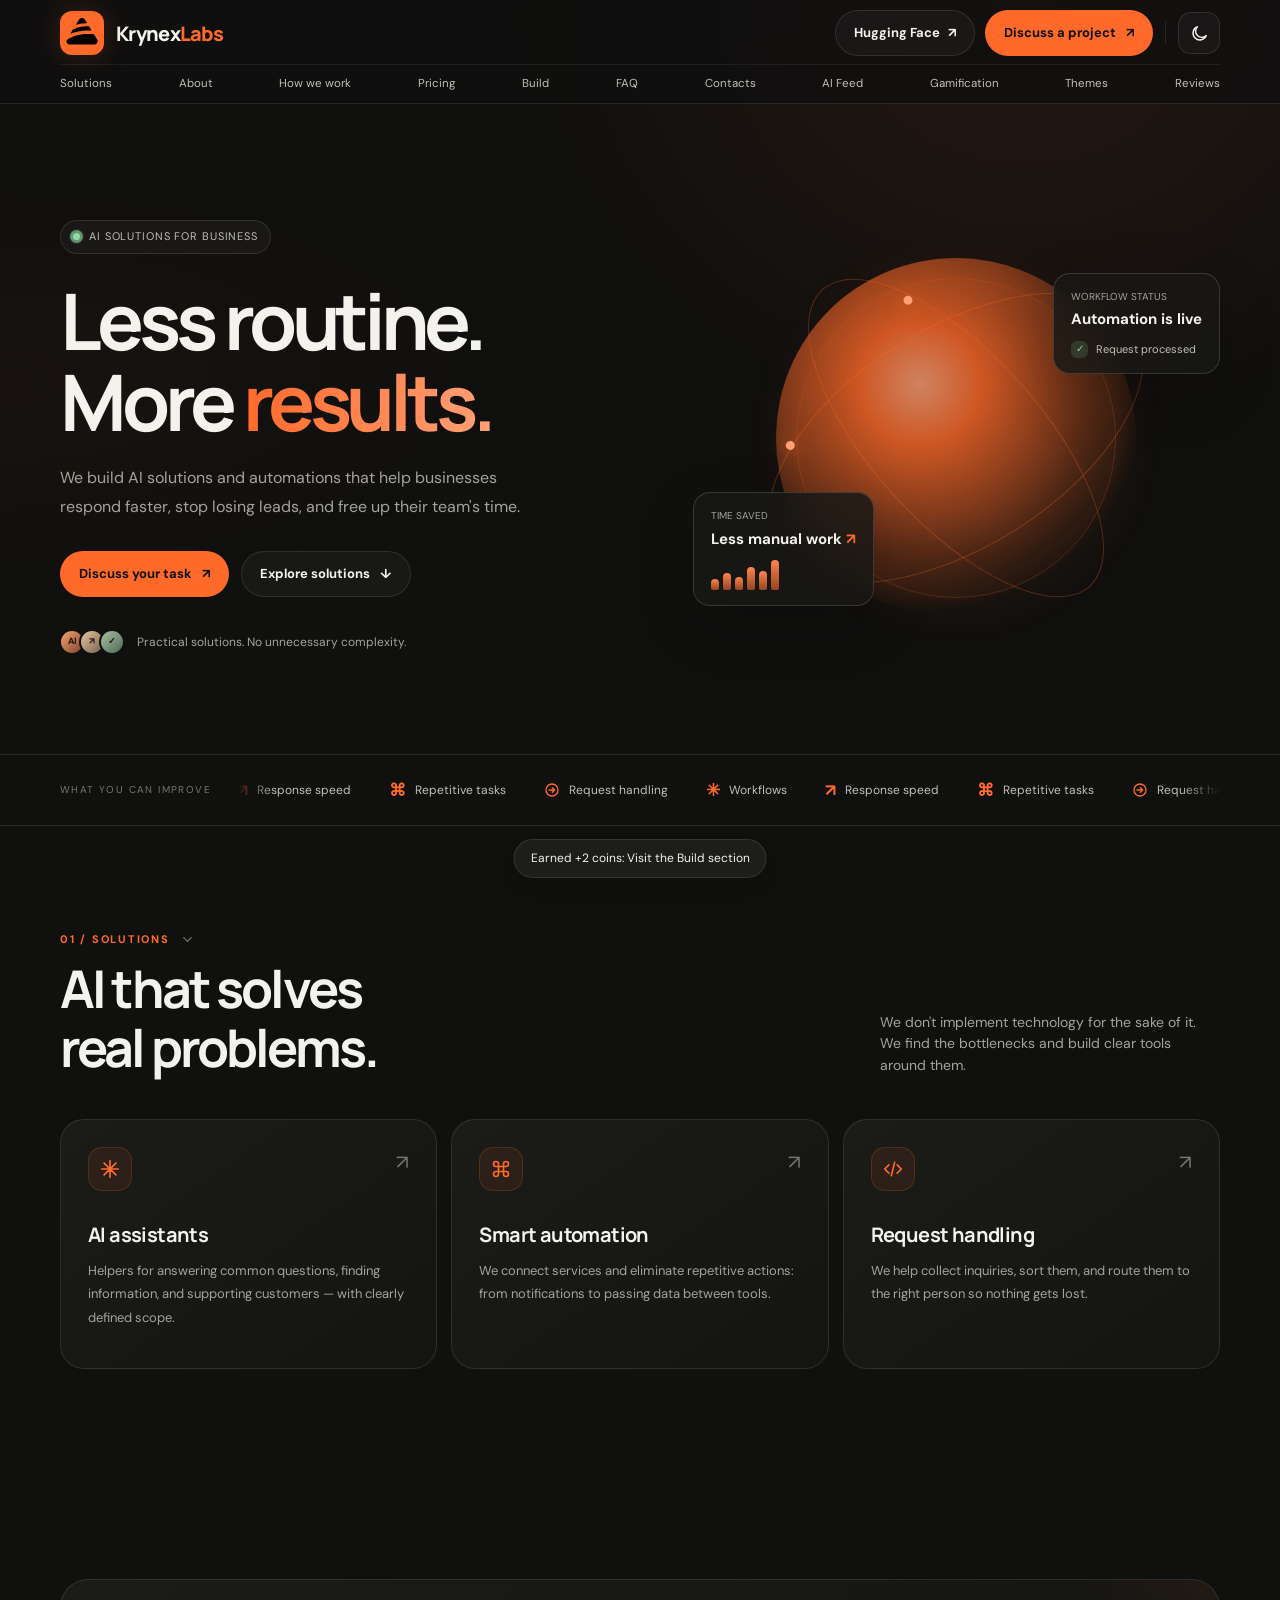
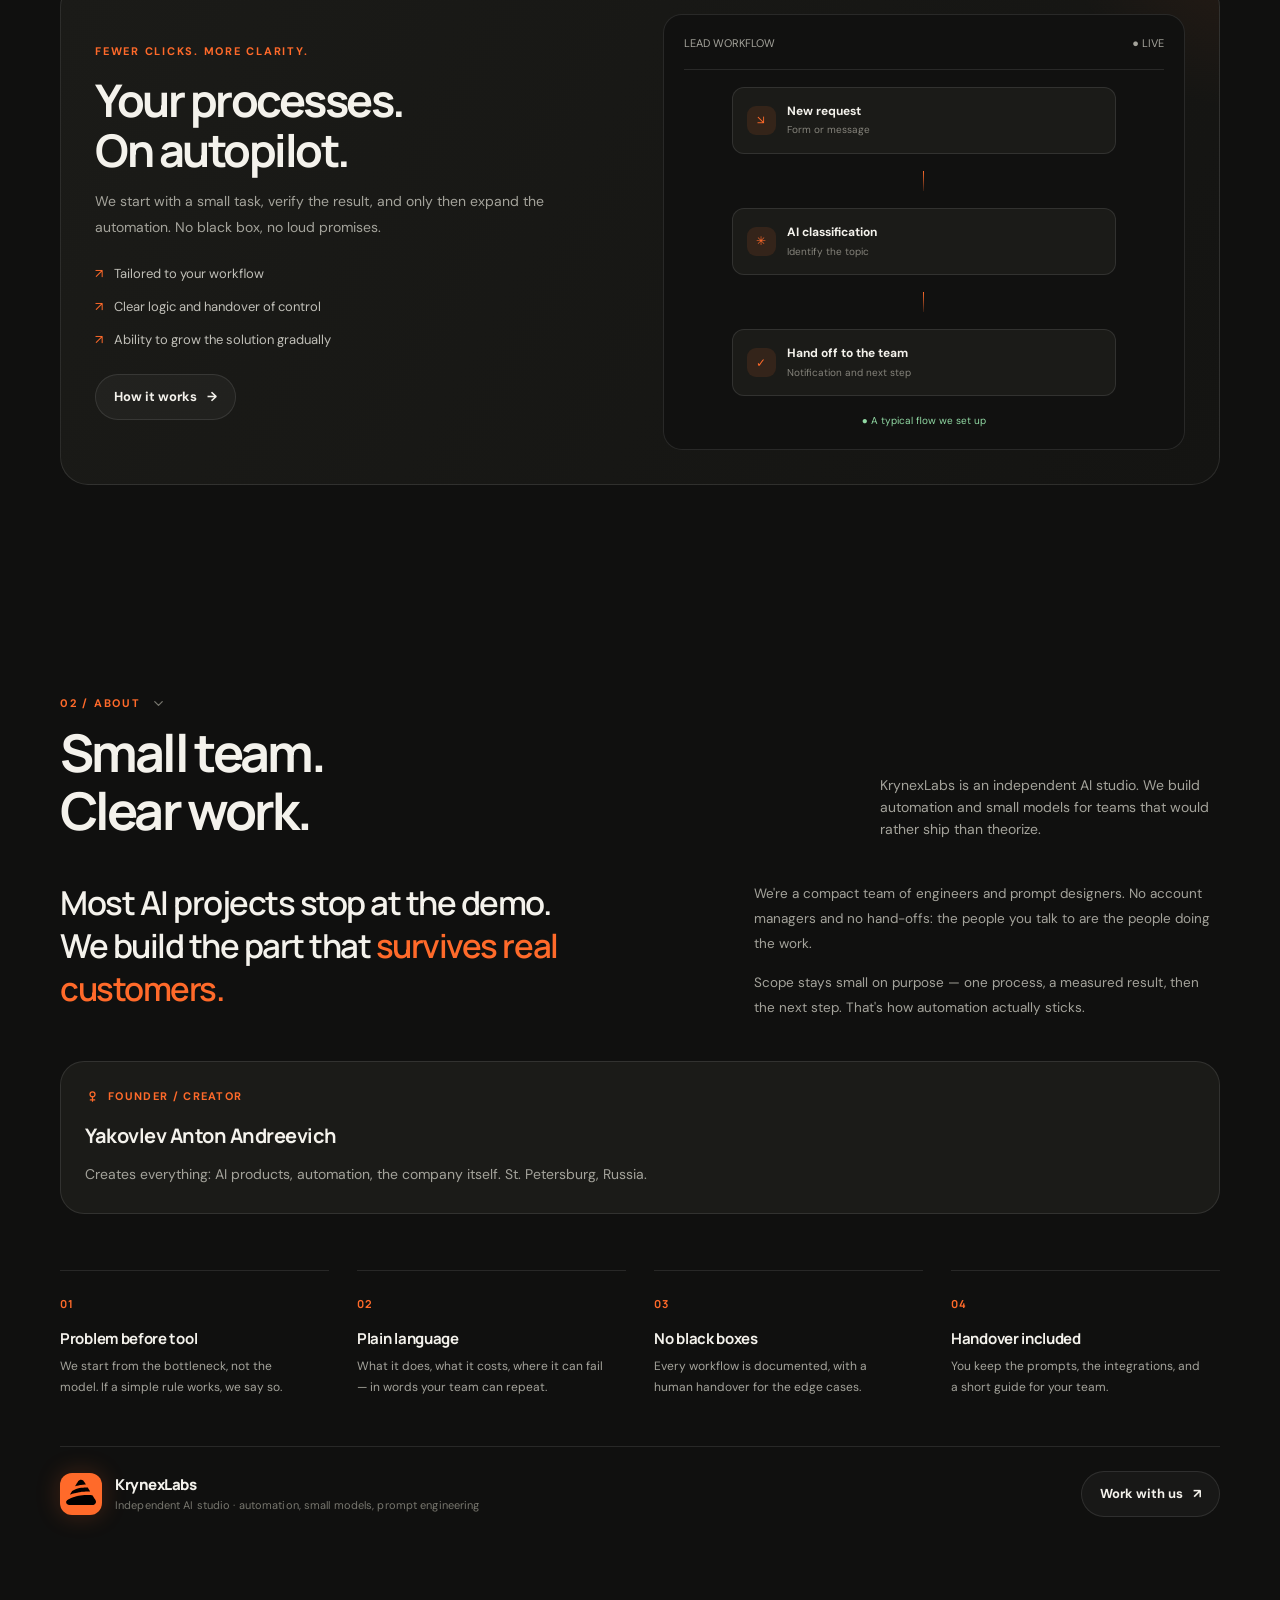
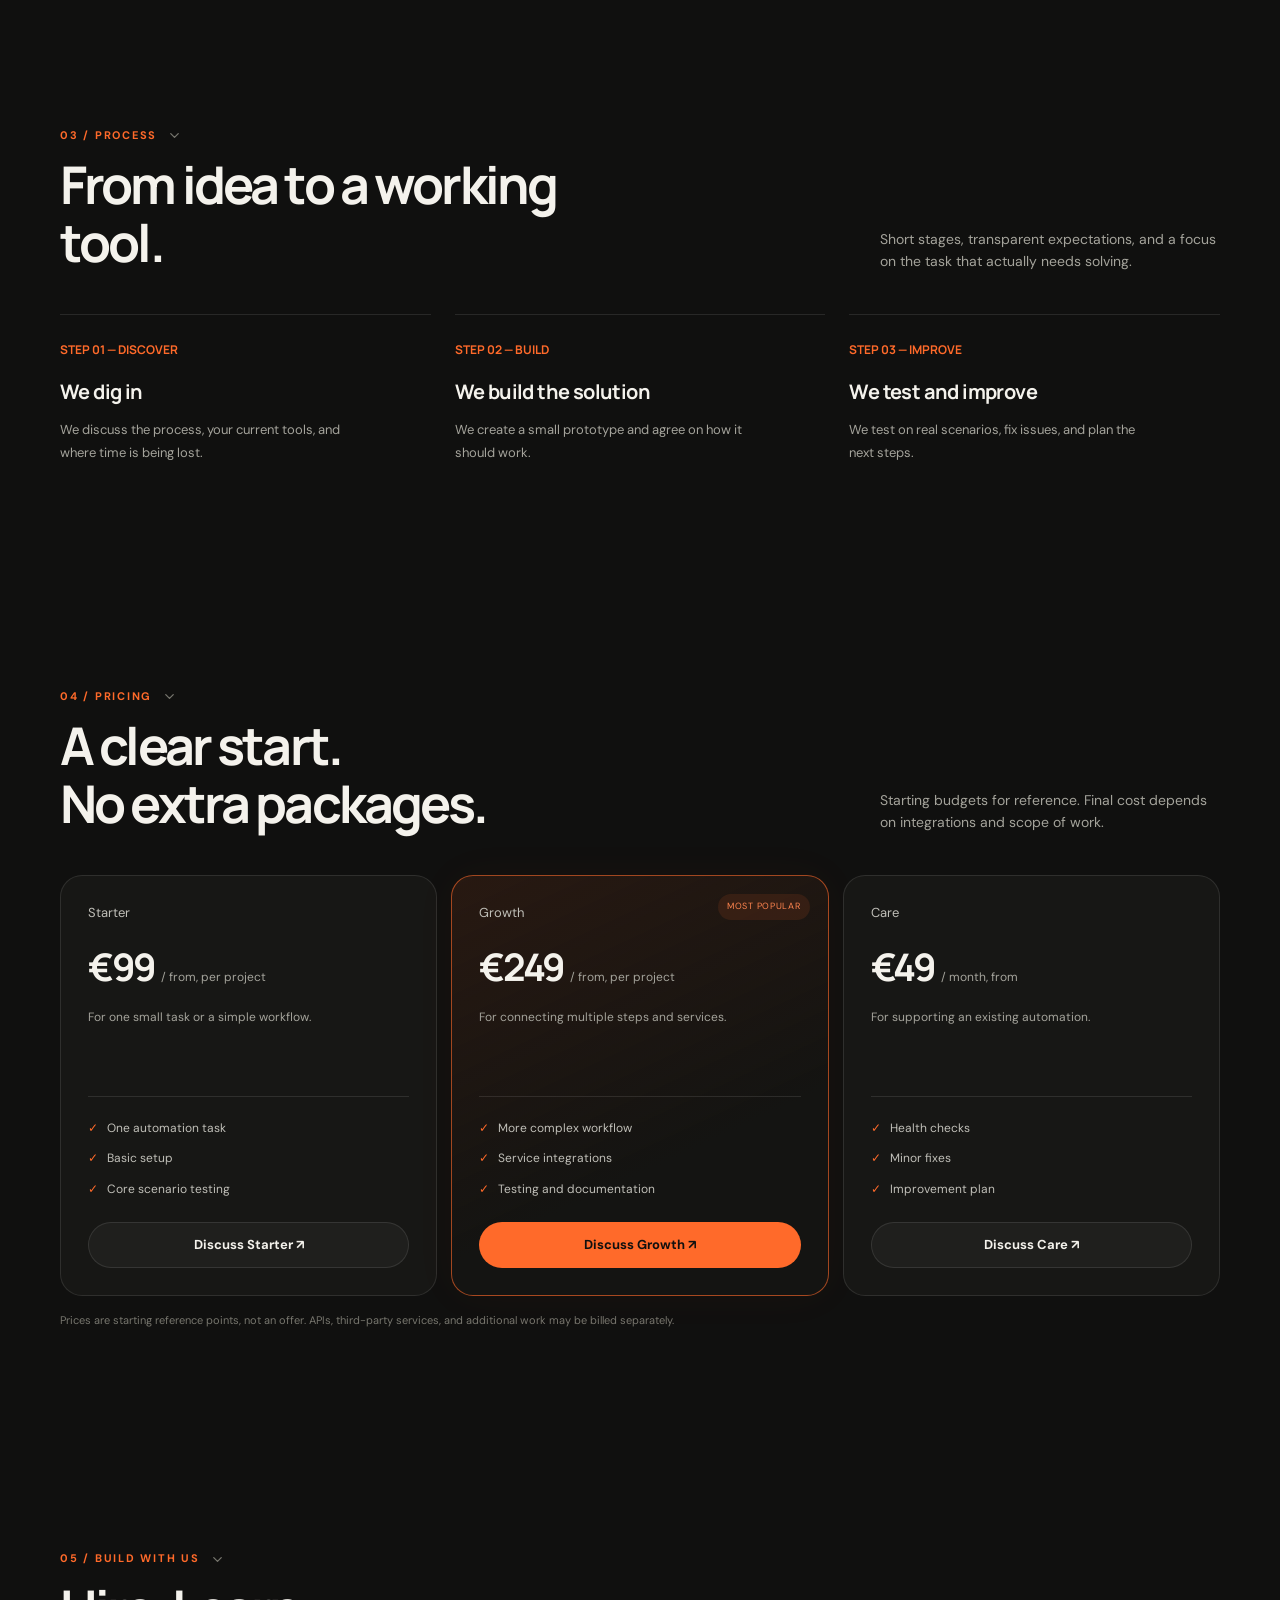
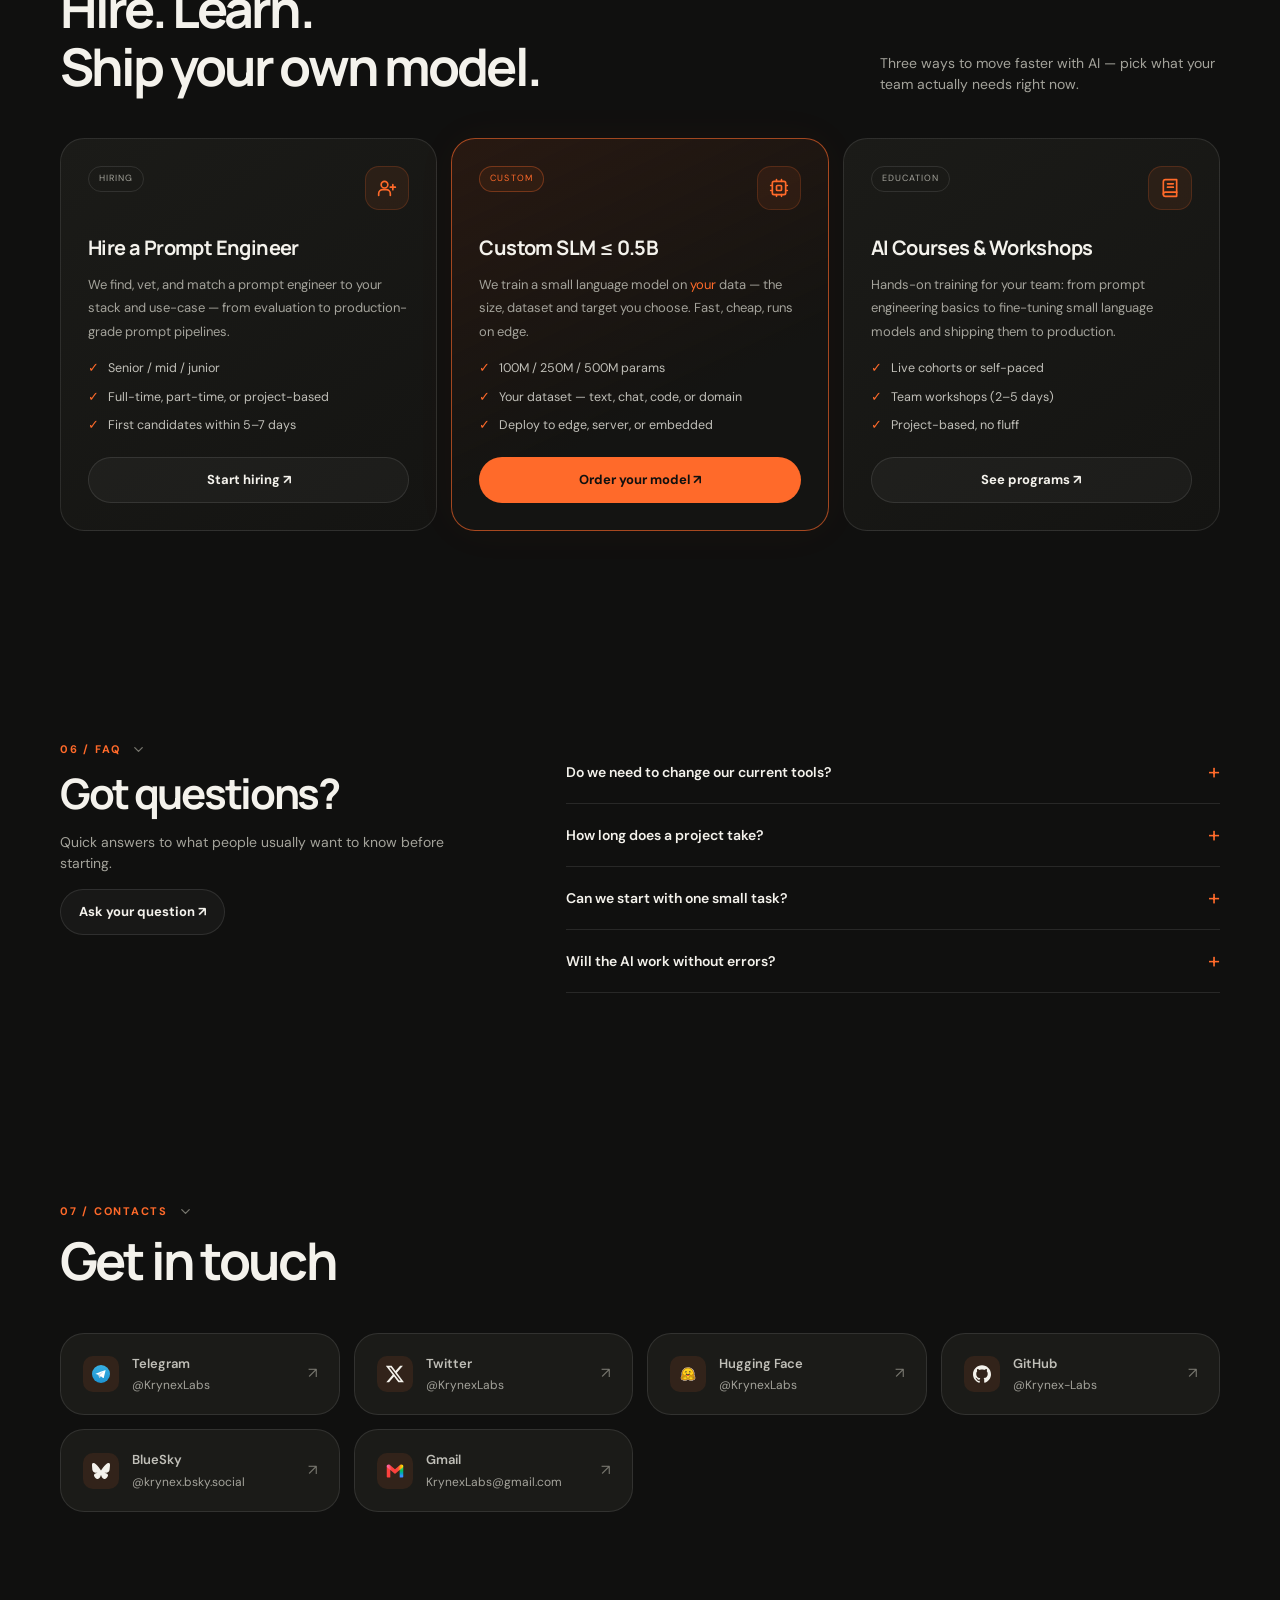
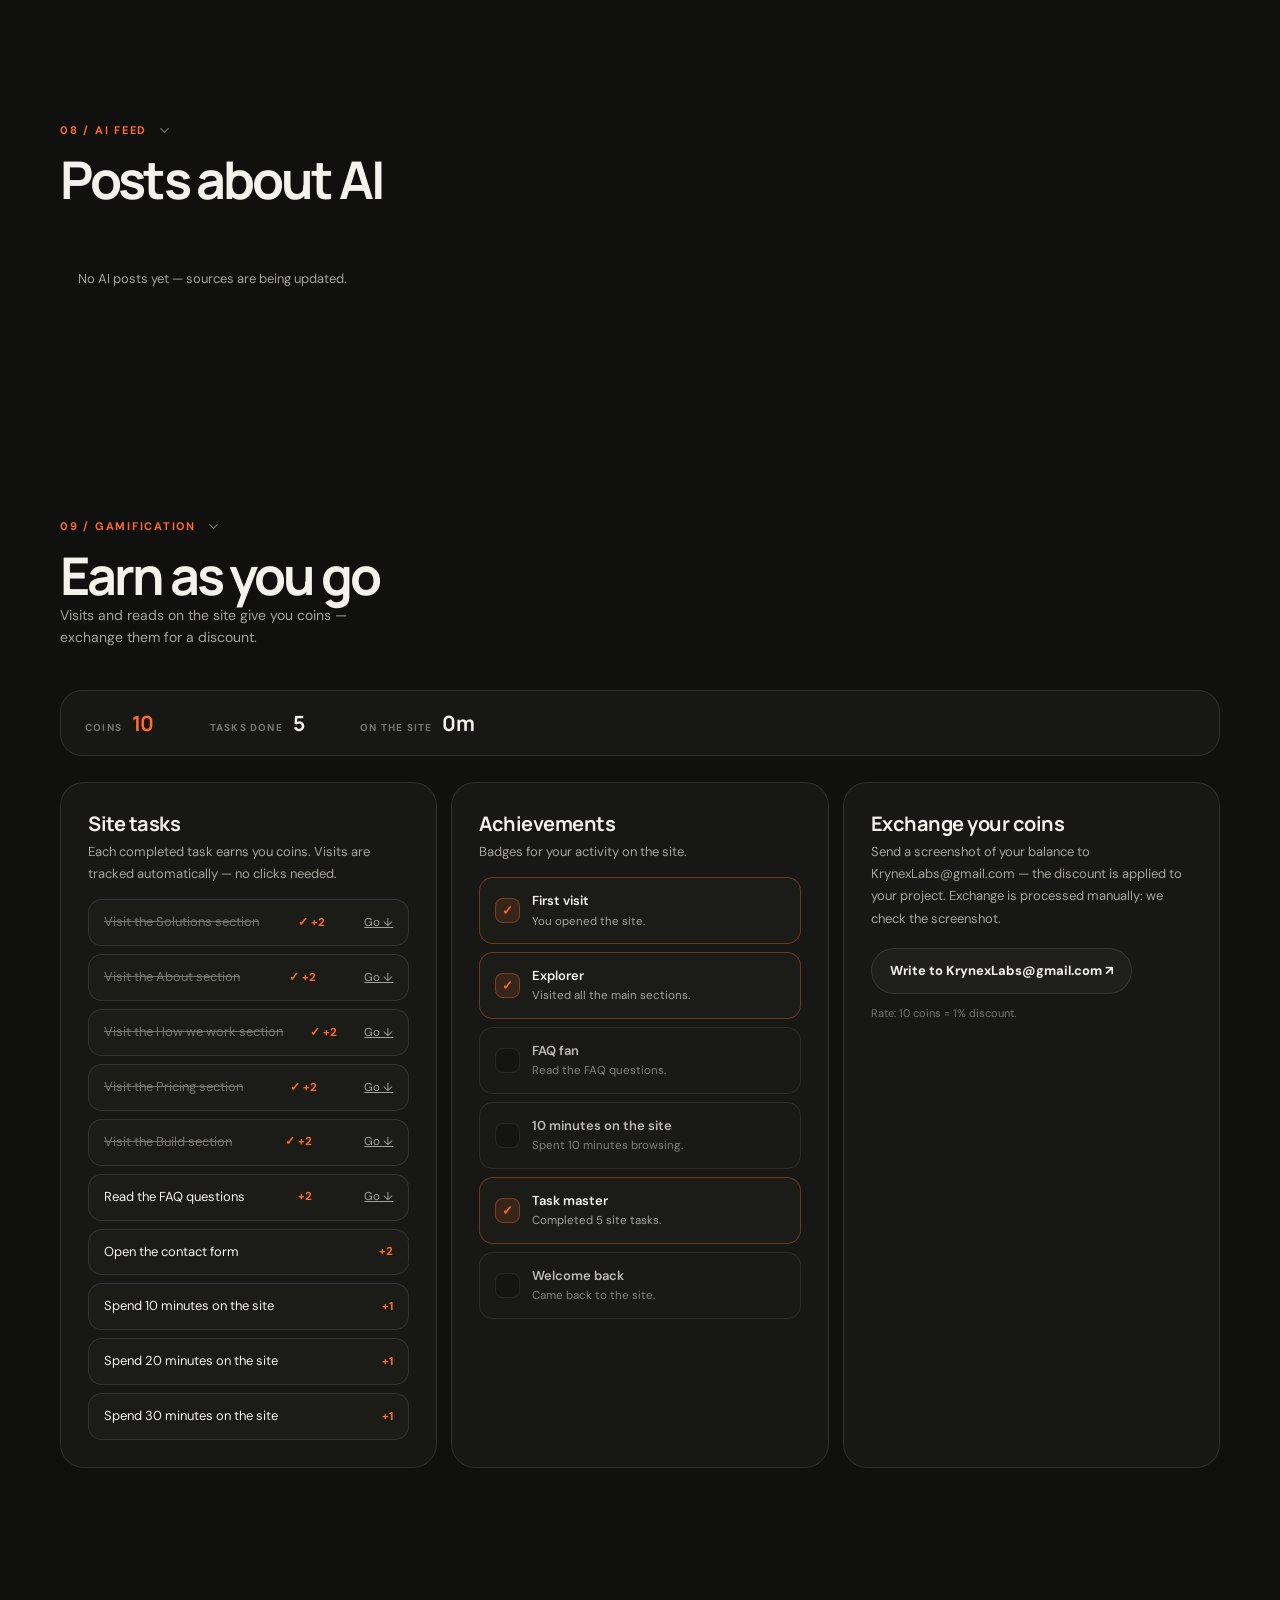
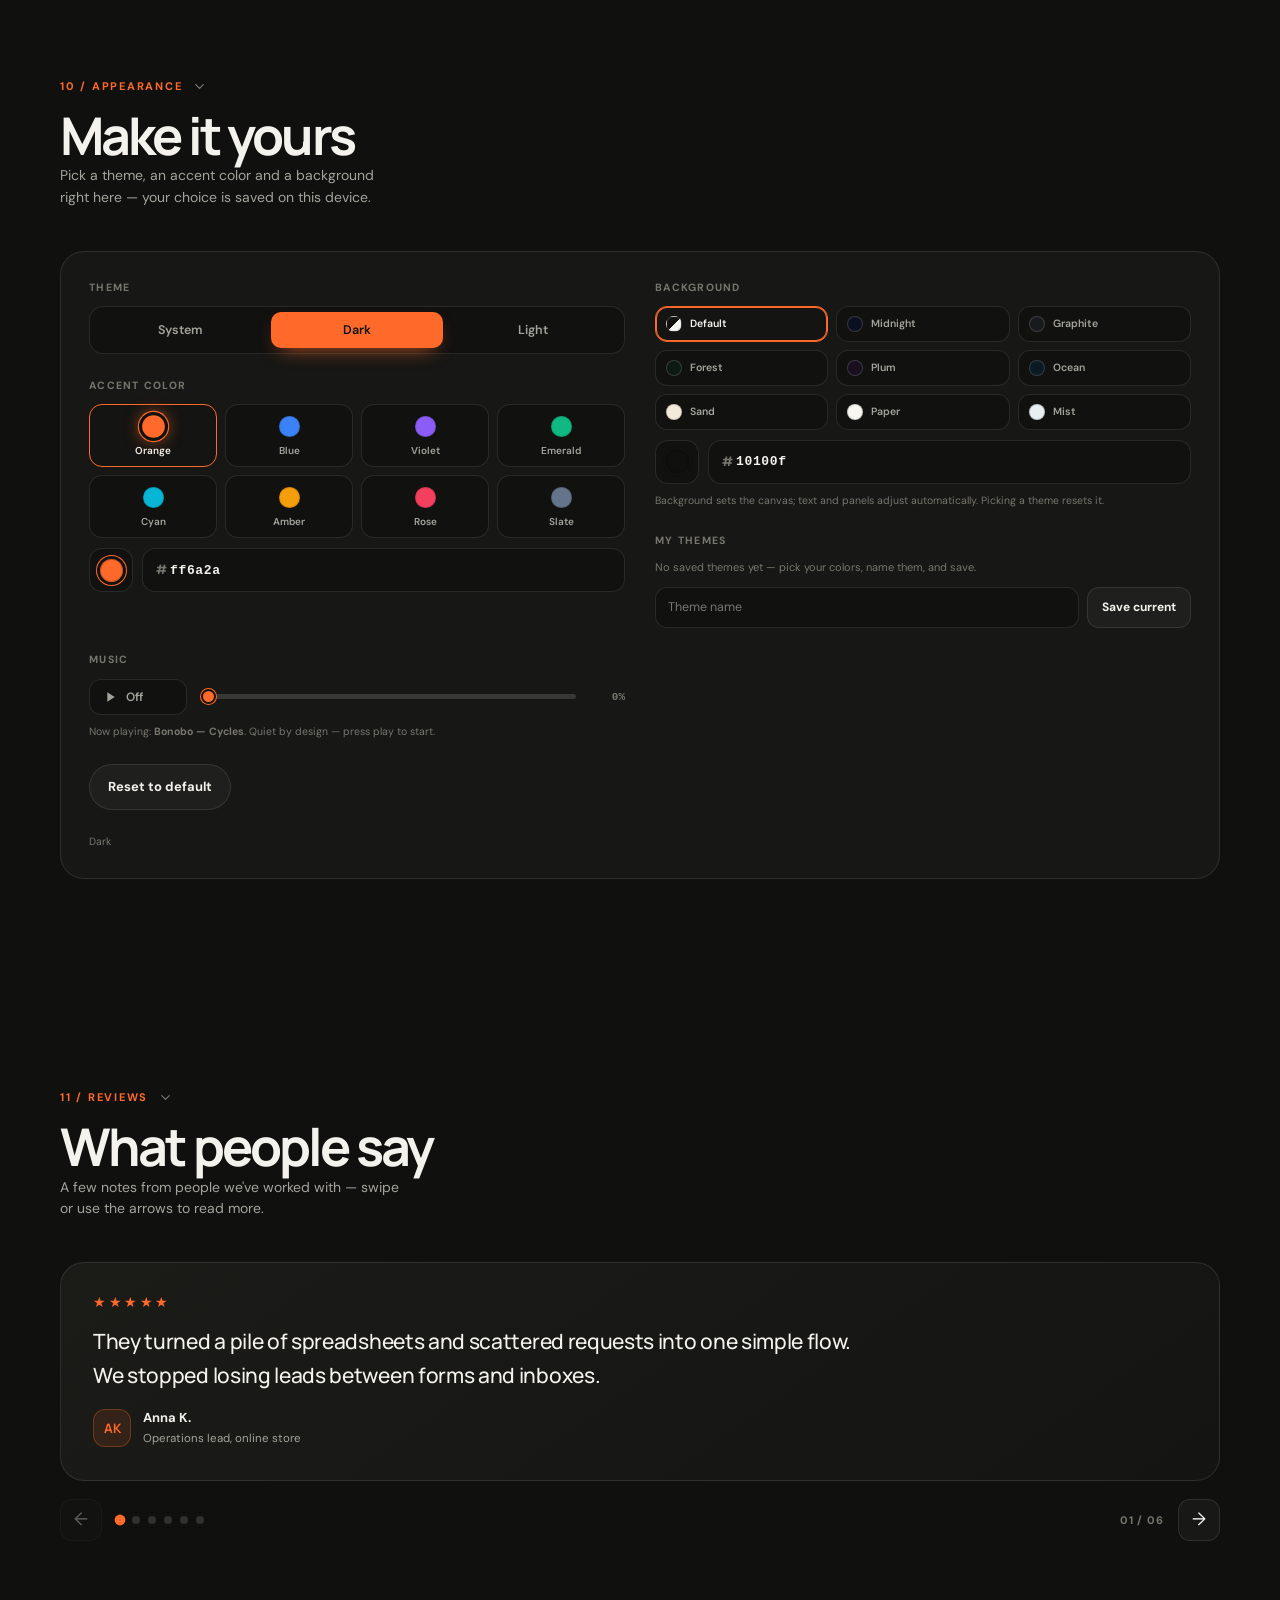
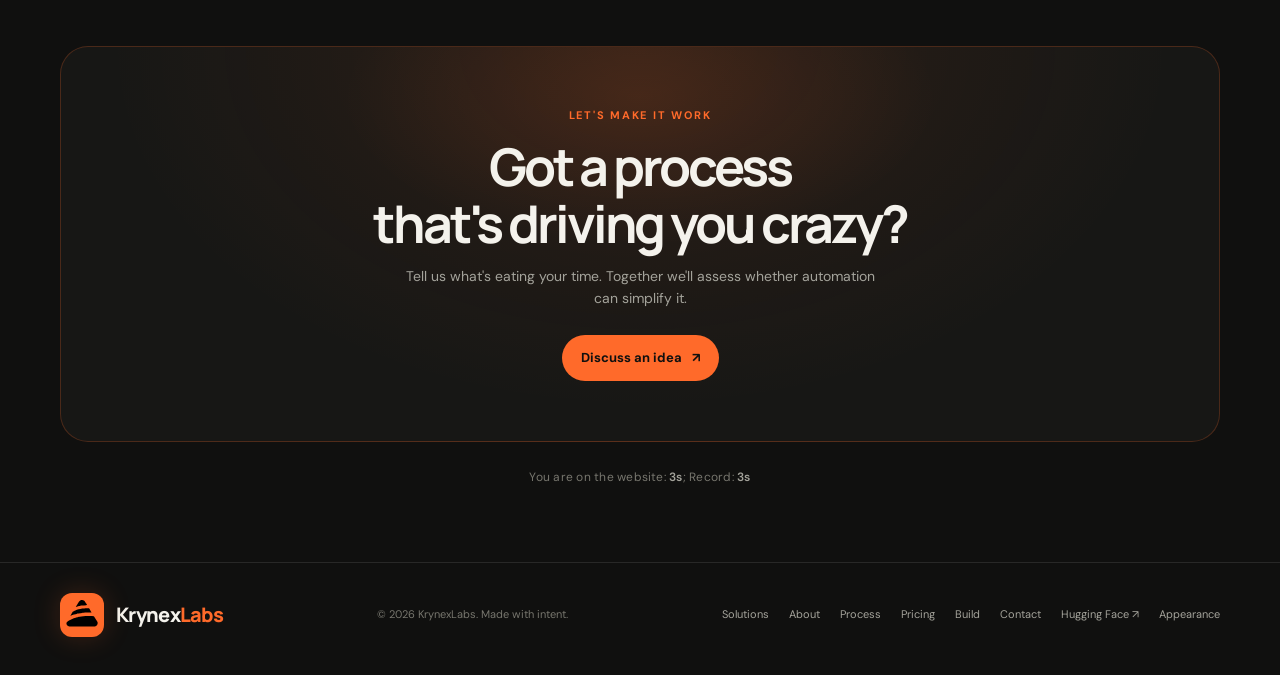
==== commit 6ca462f7: "Add files via upload" ====
--- a/full.html
+++ b/full.html
@@ -1,54 +1,207 @@
 <!doctype html>
-<html lang="en">
+<html lang="en" data-theme="dark" data-accent="orange">
 <head>
 <meta charset="utf-8">
 <meta name="viewport" content="width=device-width, initial-scale=1">
 <meta name="theme-color" content="#10100f">
+<script>
+/* KrynexLabs appearance engine: themes, custom accent + background colors. */
+(function(){
+  var root=document.documentElement;
+  var mq=window.matchMedia?window.matchMedia('(prefers-color-scheme: light)'):{matches:false};
+  var ACCENTS={orange:'#ff6a2a',blue:'#3b82f6',violet:'#8b5cf6',emerald:'#10b981',cyan:'#06b6d4',amber:'#f59e0b',rose:'#f43f5e',slate:'#64748b'};
+  var BGS={default:null,midnight:'#0b1020',graphite:'#191a1d',forest:'#0d1a14',plum:'#180f20',ocean:'#081a22',sand:'#f3ead9',paper:'#f8f6f0',mist:'#e9eef3'};
+  var WHITE={r:255,g:255,b:255},BLACK={r:0,g:0,b:0},applied=[];
+
+  function parse(hex){
+    if(!hex)return null;
+    hex=String(hex).trim().replace(/^#/,'');
+    if(/^[0-9a-f]{3}$/i.test(hex))hex=hex.split('').map(function(c){return c+c}).join('');
+    if(!/^[0-9a-f]{6}$/i.test(hex))return null;
+    return {r:parseInt(hex.slice(0,2),16),g:parseInt(hex.slice(2,4),16),b:parseInt(hex.slice(4,6),16)};
+  }
+  function hx(c){
+    return '#'+[c.r,c.g,c.b].map(function(v){
+      v=Math.max(0,Math.min(255,Math.round(v)));
+      return (v<16?'0':'')+v.toString(16);
+    }).join('');
+  }
+  function mix(a,b,t){return {r:a.r+(b.r-a.r)*t,g:a.g+(b.g-a.g)*t,b:a.b+(b.b-a.b)*t}}
+  function rgba(c,a){return 'rgba('+Math.round(c.r)+','+Math.round(c.g)+','+Math.round(c.b)+','+a+')'}
+  function lum(c){
+    var s=[c.r,c.g,c.b].map(function(v){v/=255;return v<=.03928?v/12.92:Math.pow((v+.055)/1.055,2.4)});
+    return .2126*s[0]+.7152*s[1]+.0722*s[2];
+  }
+
+  function accentVars(hex){
+    var c=parse(hex)||parse('#ff6a2a');
+    return {
+      '--accent':hx(c),
+      '--accent-2':hx(mix(c,WHITE,.18)),
+      '--accent-3':hx(mix(c,WHITE,.36)),
+      '--accent-rgb':Math.round(c.r)+','+Math.round(c.g)+','+Math.round(c.b),
+      '--accent-ink':lum(c)>.26?'#10100f':'#ffffff'
+    };
+  }
+
+  function bgVars(hex){
+    var c=parse(hex)||parse('#10100f'),dark=lum(c)<.45,v={};
+    if(dark){
+      v['--bg']=hx(c);
+      v['--panel']=hx(mix(c,WHITE,.045));
+      v['--panel2']=hx(mix(c,WHITE,.09));
+      v['--surface']=hx(mix(c,WHITE,.06));
+      v['--surface-2']=hx(mix(c,WHITE,.025));
+      v['--surface-3']=hx(mix(c,WHITE,.05));
+      v['--surface-4']=hx(mix(c,WHITE,.012));
+      v['--surface-5']=hx(mix(c,WHITE,.11));
+      v['--glass']=rgba(mix(c,WHITE,.05),.84);
+      v['--text']=hx(mix(c,WHITE,.93));
+      v['--muted']=hx(mix(c,WHITE,.62));
+      v['--soft']=hx(mix(c,WHITE,.78));
+      v['--faint']=hx(mix(c,WHITE,.46));
+      v['--line']='rgba(255,255,255,.1)';
+      v['--line-2']='rgba(255,255,255,.06)';
+      v['--line-3']='rgba(255,255,255,.14)';
+      v['--fill']='rgba(255,255,255,.035)';
+      v['--fill-2']='rgba(255,255,255,.05)';
+      v['--nav-bg']=rgba(c,.8);
+      v['--nav-bg-solid']=rgba(c,.94);
+      v['--mobile-nav-bg']=rgba(mix(c,WHITE,.05),.98);
+      v['--ok']='#91d9a3';
+      v['--ok-rgb']='145,217,163';
+      v['--shadow']='rgba(0,0,0,.35)';
+      v['--shadow-soft']='rgba(0,0,0,.2)';
+      v['--overlay']='rgba(0,0,0,.67)';
+    }else{
+      v['--bg']=hx(c);
+      v['--panel']=hx(mix(c,WHITE,.8));
+      v['--panel2']=hx(mix(c,BLACK,.03));
+      v['--surface']=hx(mix(c,WHITE,.88));
+      v['--surface-2']=hx(mix(c,BLACK,.02));
+      v['--surface-3']=hx(mix(c,WHITE,.92));
+      v['--surface-4']=hx(mix(c,WHITE,.5));
+      v['--surface-5']=hx(mix(c,BLACK,.06));
+      v['--glass']=rgba(mix(c,WHITE,.9),.88);
+      v['--text']=hx(mix(c,BLACK,.9));
+      v['--muted']=hx(mix(c,BLACK,.62));
+      v['--soft']=hx(mix(c,BLACK,.78));
+      v['--faint']=hx(mix(c,BLACK,.48));
+      v['--line']='rgba(20,20,12,.12)';
+      v['--line-2']='rgba(20,20,12,.07)';
+      v['--line-3']='rgba(20,20,12,.16)';
+      v['--fill']='rgba(20,20,12,.035)';
+      v['--fill-2']='rgba(20,20,12,.05)';
+      v['--nav-bg']=rgba(c,.82);
+      v['--nav-bg-solid']=rgba(c,.95);
+      v['--mobile-nav-bg']=rgba(mix(c,WHITE,.95),.98);
+      v['--ok']='#2f8f4e';
+      v['--ok-rgb']='47,143,78';
+      v['--shadow']='rgba(20,20,12,.18)';
+      v['--shadow-soft']='rgba(20,20,12,.1)';
+      v['--overlay']='rgba(20,20,12,.45)';
+    }
+    return {vars:v,mode:dark?'dark':'light'};
+  }
+
+  function setVars(vars){
+    applied.forEach(function(k){if(!(k in vars))root.style.removeProperty(k)});
+    Object.keys(vars).forEach(function(k){root.style.setProperty(k,vars[k])});
+    applied=Object.keys(vars);
+  }
+
+  function apply(state){
+    var meta=document.querySelector('meta[name="theme-color"]');
+    var mode=state.theme==='system'?(mq.matches?'light':'dark'):state.theme;
+    var accentHex=state.accent==='custom'?(parse(state.accentHex)?hx(parse(state.accentHex)):ACCENTS.orange):(ACCENTS[state.accent]||ACCENTS.orange);
+    var bgHex=state.bg==='custom'?(parse(state.bgHex)?hx(parse(state.bgHex)):null):(BGS[state.bg]||null);
+    var vars=accentVars(accentHex);
+    if(bgHex){
+      var bg=bgVars(bgHex);
+      mode=bg.mode;
+      Object.keys(bg.vars).forEach(function(k){vars[k]=bg.vars[k]});
+    }
+    setVars(vars);
+    root.setAttribute('data-theme',mode);
+    root.setAttribute('data-accent',state.accent==='custom'?'custom':state.accent);
+    root.style.colorScheme=mode;
+    if(meta)meta.setAttribute('content',bgHex||(mode==='light'?'#f6f5f0':'#10100f'));
+    return {mode:mode,accentHex:accentHex,bgHex:bgHex};
+  }
+
+  function read(){
+    var s={theme:'dark',accent:'orange',accentHex:'#ff6a2a',bg:'default',bgHex:'#10100f'};
+    try{
+      s.theme=localStorage.getItem('krynexlabs_theme')||s.theme;
+      s.accent=localStorage.getItem('krynexlabs_accent')||s.accent;
+      s.accentHex=localStorage.getItem('krynexlabs_accent_hex')||s.accentHex;
+      s.bg=localStorage.getItem('krynexlabs_bg')||s.bg;
+      s.bgHex=localStorage.getItem('krynexlabs_bg_hex')||s.bgHex;
+    }catch(e){}
+    return s;
+  }
+
+  function save(s){
+    try{
+      localStorage.setItem('krynexlabs_theme',s.theme);
+      localStorage.setItem('krynexlabs_accent',s.accent);
+      localStorage.setItem('krynexlabs_accent_hex',s.accentHex);
+      localStorage.setItem('krynexlabs_bg',s.bg);
+      localStorage.setItem('krynexlabs_bg_hex',s.bgHex);
+    }catch(e){}
+  }
+
+  window.KrynexTheme={
+    apply:apply,read:read,save:save,parse:parse,hx:hx,lum:lum,ACCENTS:ACCENTS,BGS:BGS,
+    normalizeHex:function(v){var c=parse(v);return c?hx(c):null}
+  };
+  try{apply(read())}catch(e){}
+})();
+</script>
 <meta name="description" content="KrynexLabs — AI automation for business. Less routine, more results.">
 <title>KrynexLabs — Make work flow.</title>
 <link rel="icon" type="image/svg+xml" href="logo.svg">
+<link rel="manifest" href="manifest.webmanifest">
+<meta name="theme-color" content="#10100f">
 <link rel="preconnect" href="https://fonts.googleapis.com">
 <link rel="preconnect" href="https://fonts.gstatic.com" crossorigin>
 <link href="https://fonts.googleapis.com/css2?family=DM+Sans:wght@400;500;600;700&family=Manrope:wght@400;500;600;700;800&display=swap" rel="stylesheet">
 <style>
-:root{--bg:#10100f;--panel:#171715;--panel2:#1d1d1a;--text:#f4f2ec;--muted:#a4a39b;--line:rgba(255,255,255,.1);--orange:#ff6a2a;--orange2:#ff8b52;--radius:24px;--max:1160px}
-*{box-sizing:border-box}html{scroll-behavior:smooth;scroll-padding-top:90px}body{margin:0;background:var(--bg);color:var(--text);font-family:"DM Sans",sans-serif;line-height:1.55;overflow-x:hidden}body:before{content:"";position:fixed;inset:0;pointer-events:none;z-index:-1;background:radial-gradient(ellipse at 80% 0%,rgba(255,106,42,.09),transparent 36%),radial-gradient(ellipse at 0% 42%,rgba(255,106,42,.035),transparent 30%)}a{color:inherit;text-decoration:none}button,input,textarea{font:inherit}.wrap{width:min(var(--max),calc(100% - 48px));margin:auto}
-#scrollProgress{position:fixed;top:0;left:0;height:2px;width:0;background:linear-gradient(90deg,var(--orange),var(--orange2));z-index:100;transition:width .1s linear;box-shadow:0 0 12px #ff6a2a99;pointer-events:none}
-.nav{height:82px;display:flex;align-items:center;justify-content:space-between;border-bottom:1px solid var(--line);position:sticky;top:0;z-index:20;background:rgba(16,16,15,.8);backdrop-filter:blur(18px)}.nav-inner{display:flex;align-items:center;justify-content:space-between;width:min(var(--max),calc(100% - 48px));margin:auto}.brand{display:flex;align-items:center;gap:12px;font-family:Manrope,sans-serif;font-weight:800;letter-spacing:-.7px;font-size:20px}.brand-mark{height:44px;width:44px;display:block;background:var(--orange);border-radius:12px;box-shadow:0 0 28px #ff6a2a30;overflow:hidden;flex-shrink:0;position:relative}.brand-mark img{width:100%;height:100%;object-fit:cover;display:block}.brand-mark::after{content:"";position:absolute;inset:-4px;border-radius:16px;background:radial-gradient(circle,#ff6a2a55,transparent 70%);z-index:-1;opacity:0;animation:logoPulse 3s ease-in-out infinite}.brand span span{color:var(--orange)}.nav-links{display:flex;gap:32px;color:#c0bfb8;font-size:13px}.nav-links a{transition:color .2s;position:relative}.nav-links a::after{content:"";position:absolute;left:0;bottom:-4px;width:0;height:1px;background:var(--orange);transition:width .25s ease}.nav-links a:hover{color:#fff}.nav-links a:hover::after{width:100%}.nav-links-hf{display:none}.nav-right{display:flex;align-items:center;gap:10px}.nav-cta,.btn{display:inline-flex;align-items:center;justify-content:center;gap:10px;border:1px solid transparent;border-radius:999px;padding:12px 18px;font-size:13px;font-weight:700;transition:transform .22s,background .22s,border-color .22s,box-shadow .22s;cursor:pointer;position:relative;overflow:hidden}.nav-cta,.btn-primary{background:var(--orange);color:#1a100b}.nav-cta::before,.btn-primary::before{content:"";position:absolute;top:0;left:-100%;width:100%;height:100%;background:linear-gradient(90deg,transparent,rgba(255,255,255,.25),transparent);transition:left .5s ease;pointer-events:none}.nav-cta:hover::before,.btn-primary:hover::before{left:100%}.nav-cta:hover,.btn-primary:hover{background:var(--orange2);transform:translateY(-2px);box-shadow:0 8px 30px #ff6a2a45}.nav-hf{display:inline-flex;align-items:center;justify-content:center;gap:8px;border:1px solid var(--line);background:rgba(255,255,255,.035);color:var(--text);border-radius:999px;padding:12px 18px;font-size:13px;font-weight:700;transition:transform .22s,border-color .22s,background .22s,box-shadow .22s;cursor:pointer}.nav-hf:hover{border-color:#ff6a2a88;transform:translateY(-2px);background:rgba(255,106,42,.08);box-shadow:0 6px 20px #ff6a2a15}.btn-secondary{border-color:var(--line);background:rgba(255,255,255,.035);color:var(--text)}.btn-secondary:hover{border-color:#ff6a2a88;transform:translateY(-2px)}.menu-btn{display:none;border:1px solid var(--line);background:#191917;color:white;border-radius:12px;width:43px;height:43px;font-size:21px;cursor:pointer;transition:transform .2s,background .2s;z-index:60;position:relative}.menu-btn:active{transform:scale(.94)}.menu-btn.active{background:var(--orange);color:#17110d;border-color:var(--orange)}
-.hero{padding:100px 0 82px;min-height:650px;display:grid;grid-template-columns:1.05fr .95fr;align-items:center;gap:50px}.eyebrow{display:inline-flex;align-items:center;gap:9px;border:1px solid var(--line);background:#ffffff05;border-radius:999px;padding:7px 12px;color:#d5d3cc;font-size:11px;letter-spacing:.08em;text-transform:uppercase}.live-dot{width:7px;height:7px;border-radius:50%;background:#91d9a3;box-shadow:0 0 0 4px #91d9a31a;position:relative}.live-dot::after{content:"";position:absolute;inset:-3px;border-radius:50%;background:#91d9a3;opacity:.6;animation:dotPulse 2s ease-out infinite}.hero h1{font-family:Manrope,sans-serif;font-size:clamp(46px,6.2vw,78px);line-height:1.04;letter-spacing:-.065em;margin:26px 0 22px;font-weight:700}.hero h1 em{font-style:normal;color:var(--orange);background:linear-gradient(90deg,var(--orange),#ff9d68,var(--orange2),var(--orange));background-size:300% 100%;-webkit-background-clip:text;background-clip:text;-webkit-text-fill-color:transparent;animation:gradientShift 5s ease infinite}.hero-copy{max-width:500px;color:var(--muted);font-size:16px;line-height:1.8}.hero-actions{display:flex;flex-wrap:wrap;gap:12px;margin-top:30px}.micro-proof{display:flex;align-items:center;gap:12px;margin-top:32px;color:#929189;font-size:12px}.avatars{display:flex;padding-left:5px}.avatar{width:26px;height:26px;border:2px solid var(--bg);border-radius:50%;margin-left:-6px;background:linear-gradient(135deg,#f8a36d,#7a4530);display:grid;place-items:center;color:#24140c;font-size:9px;font-weight:800;transition:transform .25s}.avatar:hover{transform:translateY(-3px) scale(1.1);z-index:2}.avatar:nth-child(2){background:linear-gradient(135deg,#e4c6a0,#76604d)}.avatar:nth-child(3){background:linear-gradient(135deg,#a7c2a1,#4e6856)}.hero-visual{position:relative;min-height:420px;display:grid;place-items:center}.orb{position:absolute;width:360px;height:360px;border-radius:50%;background:radial-gradient(circle at 40% 35%,#ff9b67 0,#ff6a2a 19%,#8d3418 44%,#201511 68%,transparent 72%);filter:blur(.3px);opacity:.8;animation:float 7s ease-in-out infinite}.orb:after{content:"";position:absolute;inset:20px;border-radius:50%;border:1px solid #ffb28a50;box-shadow:inset 0 0 50px #ff6a2a25,0 0 70px #ff6a2a1c}.orbit{position:absolute;width:420px;height:220px;border:1px solid #ff98634a;border-radius:50%;transform:rotate(-32deg);animation:orbit 16s linear infinite}.orbit.two{width:400px;height:170px;transform:rotate(48deg);animation-duration:22s;animation-direction:reverse}.orbit-dot{position:absolute;top:23px;left:60px;width:9px;height:9px;background:#ffd0b2;border-radius:50%;box-shadow:0 0 20px var(--orange)}.glass-card{position:absolute;background:rgba(25,25,22,.84);border:1px solid #ffffff19;backdrop-filter:blur(18px);border-radius:17px;padding:15px 17px;box-shadow:0 20px 60px #0005;animation:float 6s ease-in-out infinite;transition:transform .3s ease,box-shadow .3s ease}.glass-card:hover{box-shadow:0 24px 70px #0008,0 0 30px #ff6a2a20}.glass-card small{color:#9d9b92;font-size:10px;display:block}.glass-card strong{display:block;font-size:15px;margin-top:4px}.card-top{top:45px;right:0}.card-bottom{bottom:42px;left:0;animation-delay:-2s}.mini-chart{display:flex;gap:4px;align-items:end;height:30px;margin-top:9px}.mini-chart i{width:8px;border-radius:4px 4px 2px 2px;background:linear-gradient(var(--orange2),#c64c20);transition:height .4s ease}.mini-chart i:nth-child(1){height:35%}.mini-chart i:nth-child(2){height:58%}.mini-chart i:nth-child(3){height:44%}.mini-chart i:nth-child(4){height:78%}.mini-chart i:nth-child(5){height:64%}.mini-chart i:nth-child(6){height:100%}.mini-check{display:flex;gap:8px;align-items:center;margin-top:9px;font-size:11px;color:#ddd}.check{height:17px;width:17px;border-radius:6px;background:#9ad6a42a;color:#9ad6a4;display:grid;place-items:center;font-size:10px}
-.strip{border-block:1px solid var(--line);padding:22px 0}.strip-inner{display:flex;align-items:center;justify-content:space-between;gap:18px;flex-wrap:wrap}.strip-label{font-size:10px;text-transform:uppercase;letter-spacing:.14em;color:#77766e}.capability{font-size:12px;color:#b0afa7;display:flex;align-items:center;gap:9px;transition:color .25s,transform .25s}.capability:hover{color:#fff;transform:translateY(-2px)}.capability b{color:var(--orange);font-size:17px}
-section.content{padding:105px 0}.section-head{display:flex;justify-content:space-between;align-items:end;gap:30px;margin-bottom:42px}.kicker{font-size:11px;text-transform:uppercase;letter-spacing:.16em;color:var(--orange);font-weight:700}.section-head h2{font-family:Manrope,sans-serif;font-size:clamp(32px,4.5vw,52px);letter-spacing:-.055em;line-height:1.12;margin:12px 0 0;max-width:640px}.section-head p{max-width:340px;color:var(--muted);font-size:14px;margin:0}.services{display:grid;grid-template-columns:repeat(3,1fr);gap:14px}.service{padding:27px;border:1px solid var(--line);border-radius:var(--radius);background:linear-gradient(145deg,#1b1b18,#141412);min-height:250px;transition:transform .3s cubic-bezier(.2,.7,.2,1),border-color .3s,box-shadow .3s;position:relative;overflow:hidden}.service::before{content:"";position:absolute;top:0;left:0;right:0;height:1px;background:linear-gradient(90deg,transparent,var(--orange),transparent);opacity:0;transition:opacity .3s}.service:hover{transform:translateY(-6px);border-color:#ff6a2a70;box-shadow:0 20px 40px -20px #ff6a2a40}.service:hover::before{opacity:1}.service:hover .service-icon{transform:rotate(-6deg) scale(1.08);background:#ff6a2a25}.service:hover .arrow{color:var(--orange);transform:translate(3px,-3px)}.service-icon{height:44px;width:44px;border-radius:14px;background:#ff6a2a15;border:1px solid #ff6a2a30;display:grid;place-items:center;color:var(--orange);font-size:20px;transition:transform .3s ease,background .3s ease}
+:root{--bg:#10100f;--panel:#171715;--panel2:#1d1d1a;--surface:#1b1b18;--surface-2:#141412;--surface-3:#191917;--surface-4:#111110;--surface-5:#232320;--glass:rgba(25,25,22,.84);--text:#f4f2ec;--muted:#a4a39b;--soft:#c0bfb8;--faint:#77766e;--line:rgba(255,255,255,.1);--line-2:rgba(255,255,255,.06);--line-3:rgba(255,255,255,.14);--fill:rgba(255,255,255,.035);--fill-2:rgba(255,255,255,.05);--nav-bg:rgba(16,16,15,.8);--nav-bg-solid:rgba(16,16,15,.94);--mobile-nav-bg:rgba(21,21,19,.98);--accent:#ff6a2a;--accent-2:#ff8b52;--accent-3:#ff9d68;--accent-rgb:255,106,42;--accent-ink:#1a100b;--ok:#91d9a3;--ok-rgb:145,217,163;--shadow:rgba(0,0,0,.35);--shadow-soft:rgba(0,0,0,.2);--overlay:rgba(0,0,0,.67);--orange:var(--accent);--orange2:var(--accent-2);--radius:24px;--max:1160px}
+*{box-sizing:border-box}html{scroll-behavior:smooth;scroll-padding-top:90px}body{margin:0;background:var(--bg);color:var(--text);font-family:"DM Sans",sans-serif;line-height:1.55;overflow-x:hidden}body:before{content:"";position:fixed;inset:0;pointer-events:none;z-index:-1;background:radial-gradient(ellipse at 80% 0%,rgba(var(--accent-rgb),.09),transparent 36%),radial-gradient(ellipse at 0% 42%,rgba(var(--accent-rgb),.035),transparent 30%)}a{color:inherit;text-decoration:none}button,input,textarea{font:inherit}.wrap{width:min(var(--max),calc(100% - 48px));margin:auto}
+#scrollProgress{position:fixed;top:0;left:0;height:2px;width:0;background:linear-gradient(90deg,var(--orange),var(--orange2));z-index:100;transition:width .1s linear;box-shadow:0 0 12px rgba(var(--accent-rgb),0.6);pointer-events:none}
+.nav{height:82px;display:flex;align-items:center;justify-content:space-between;border-bottom:1px solid var(--line);position:sticky;top:0;z-index:20;background:var(--nav-bg);backdrop-filter:blur(18px)}.nav-inner{display:flex;align-items:center;justify-content:space-between;width:min(var(--max),calc(100% - 48px));margin:auto}.brand{display:flex;align-items:center;gap:12px;font-family:Manrope,sans-serif;font-weight:800;letter-spacing:-.7px;font-size:20px}.brand-mark{height:44px;width:44px;display:block;background:var(--orange);border-radius:12px;box-shadow:0 0 28px rgba(var(--accent-rgb),0.188);overflow:hidden;flex-shrink:0;position:relative}.brand-mark img{width:100%;height:100%;object-fit:cover;display:block}.brand-mark::after{content:"";position:absolute;inset:-4px;border-radius:16px;background:radial-gradient(circle,rgba(var(--accent-rgb),0.333),transparent 70%);z-index:-1;opacity:0;animation:logoPulse 3s ease-in-out infinite}.brand span span{color:var(--orange)}.nav-links{display:flex;gap:32px;color:var(--soft);font-size:13px}.nav-links a{transition:color .2s;position:relative}.nav-links a::after{content:"";position:absolute;left:0;bottom:-4px;width:0;height:1px;background:var(--orange);transition:width .25s ease}.nav-links a:hover{color:var(--text)}.nav-links a:hover::after{width:100%}.nav-links-hf{display:none}.nav-right{display:flex;align-items:center;gap:10px}.nav-cta,.btn{display:inline-flex;align-items:center;justify-content:center;gap:10px;border:1px solid transparent;border-radius:999px;padding:12px 18px;font-size:13px;font-weight:700;transition:transform .22s,background .22s,border-color .22s,box-shadow .22s;cursor:pointer;position:relative;overflow:hidden}.nav-cta,.btn-primary{background:var(--orange);color:var(--accent-ink)}.nav-cta::before,.btn-primary::before{content:"";position:absolute;top:0;left:-100%;width:100%;height:100%;background:linear-gradient(90deg,transparent,rgba(255,255,255,.25),transparent);transition:left .5s ease;pointer-events:none}.nav-cta:hover::before,.btn-primary:hover::before{left:100%}.nav-cta:hover,.btn-primary:hover{background:var(--orange2);transform:translateY(-2px);box-shadow:0 8px 30px rgba(var(--accent-rgb),0.271)}.nav-hf{display:inline-flex;align-items:center;justify-content:center;gap:8px;border:1px solid var(--line);background:var(--fill);color:var(--text);border-radius:999px;padding:12px 18px;font-size:13px;font-weight:700;transition:transform .22s,border-color .22s,background .22s,box-shadow .22s;cursor:pointer}.nav-hf:hover{border-color:rgba(var(--accent-rgb),0.533);transform:translateY(-2px);background:rgba(var(--accent-rgb),.08);box-shadow:0 6px 20px rgba(var(--accent-rgb),0.082)}.btn-secondary{border-color:var(--line);background:var(--fill);color:var(--text)}.btn-secondary:hover{border-color:rgba(var(--accent-rgb),0.533);transform:translateY(-2px)}.menu-btn{display:none;border:1px solid var(--line);background:var(--surface-3);color:var(--text);border-radius:12px;width:43px;height:43px;padding:0;place-items:center;font-size:21px;cursor:pointer;transition:transform .2s,background .2s,color .2s,border-color .2s;z-index:60;position:relative}.menu-btn:active{transform:scale(.94)}.menu-btn.active{background:var(--orange);color:var(--accent-ink);border-color:var(--orange)}
+.hero{padding:100px 0 82px;min-height:650px;display:grid;grid-template-columns:1.05fr .95fr;align-items:center;gap:50px}.eyebrow{display:inline-flex;align-items:center;gap:9px;border:1px solid var(--line);background:var(--fill);border-radius:999px;padding:7px 12px;color:var(--soft);font-size:11px;letter-spacing:.08em;text-transform:uppercase}.live-dot{width:7px;height:7px;border-radius:50%;background:var(--ok);box-shadow:0 0 0 4px rgba(var(--ok-rgb),.1);position:relative}.live-dot::after{content:"";position:absolute;inset:-3px;border-radius:50%;background:var(--ok);opacity:.6;animation:dotPulse 2s ease-out infinite}.hero h1{font-family:Manrope,sans-serif;font-size:clamp(46px,6.2vw,78px);line-height:1.04;letter-spacing:-.065em;margin:26px 0 22px;font-weight:700}.hero h1 em{font-style:normal;color:var(--orange);background:linear-gradient(90deg,var(--orange),var(--accent-3),var(--orange2),var(--orange));background-size:300% 100%;-webkit-background-clip:text;background-clip:text;-webkit-text-fill-color:transparent;animation:gradientShift 5s ease infinite}.hero-copy{max-width:500px;color:var(--muted);font-size:16px;line-height:1.8}.hero-actions{display:flex;flex-wrap:wrap;gap:12px;margin-top:30px}.micro-proof{display:flex;align-items:center;gap:12px;margin-top:32px;color:var(--muted);font-size:12px}.avatars{display:flex;padding-left:5px}.avatar{width:26px;height:26px;border:2px solid var(--bg);border-radius:50%;margin-left:-6px;background:linear-gradient(135deg,#f8a36d,#7a4530);display:grid;place-items:center;color:#24140c;font-size:9px;font-weight:800;transition:transform .25s}.avatar:hover{transform:translateY(-3px) scale(1.1);z-index:2}.avatar:nth-child(2){background:linear-gradient(135deg,#e4c6a0,#76604d)}.avatar:nth-child(3){background:linear-gradient(135deg,#a7c2a1,#4e6856)}.hero-visual{position:relative;min-height:420px;display:grid;place-items:center}.orb{position:absolute;width:360px;height:360px;border-radius:50%;background:radial-gradient(circle at 40% 35%,var(--accent-3) 0,var(--accent) 19%,rgba(var(--accent-rgb),.55) 44%,rgba(var(--accent-rgb),.07) 68%,transparent 72%);filter:blur(.3px);opacity:.8;animation:float 7s ease-in-out infinite}.orb:after{content:"";position:absolute;inset:20px;border-radius:50%;border:1px solid rgba(var(--accent-rgb),.31);box-shadow:inset 0 0 50px rgba(var(--accent-rgb),0.145),0 0 70px rgba(var(--accent-rgb),0.11)}.orbit{position:absolute;width:420px;height:220px;border:1px solid rgba(var(--accent-rgb),.29);border-radius:50%;transform:rotate(-32deg);animation:orbit 16s linear infinite}.orbit.two{width:400px;height:170px;transform:rotate(48deg);animation-duration:22s;animation-direction:reverse}.orbit-dot{position:absolute;top:23px;left:60px;width:9px;height:9px;background:var(--accent-3);border-radius:50%;box-shadow:0 0 20px var(--orange)}.glass-card{position:absolute;background:var(--glass);border:1px solid var(--line-3);backdrop-filter:blur(18px);border-radius:17px;padding:15px 17px;box-shadow:0 20px 60px var(--shadow-soft);animation:float 6s ease-in-out infinite;transition:transform .3s ease,box-shadow .3s ease}.glass-card:hover{box-shadow:0 24px 70px var(--shadow),0 0 30px rgba(var(--accent-rgb),0.125)}.glass-card small{color:var(--muted);font-size:10px;display:block}.glass-card strong{display:block;font-size:15px;margin-top:4px}.card-top{top:45px;right:0}.card-bottom{bottom:42px;left:0;animation-delay:-2s}.mini-chart{display:flex;gap:4px;align-items:end;height:30px;margin-top:9px}.mini-chart i{width:8px;border-radius:4px 4px 2px 2px;background:linear-gradient(var(--orange2),rgba(var(--accent-rgb),.55));transition:height .4s ease}.mini-chart i:nth-child(1){height:35%}.mini-chart i:nth-child(2){height:58%}.mini-chart i:nth-child(3){height:44%}.mini-chart i:nth-child(4){height:78%}.mini-chart i:nth-child(5){height:64%}.mini-chart i:nth-child(6){height:100%}.mini-check{display:flex;gap:8px;align-items:center;margin-top:9px;font-size:11px;color:var(--soft)}.check{height:17px;width:17px;border-radius:6px;background:rgba(var(--ok-rgb),.16);color:var(--ok);display:grid;place-items:center;font-size:10px}
+.strip{border-block:1px solid var(--line);padding:22px 0}.strip-inner{display:flex;align-items:center;justify-content:space-between;gap:18px;flex-wrap:wrap}.strip-label{font-size:10px;text-transform:uppercase;letter-spacing:.14em;color:var(--faint)}.capability{font-size:12px;color:var(--soft);display:flex;align-items:center;gap:9px;transition:color .25s,transform .25s}.capability:hover{color:var(--text);transform:translateY(-2px)}.capability b{color:var(--orange);font-size:17px}
+section.content{padding:105px 0}.section-head{display:flex;justify-content:space-between;align-items:end;gap:30px;margin-bottom:42px}.kicker{font-size:11px;text-transform:uppercase;letter-spacing:.16em;color:var(--orange);font-weight:700}.section-head h2{font-family:Manrope,sans-serif;font-size:clamp(32px,4.5vw,52px);letter-spacing:-.055em;line-height:1.12;margin:12px 0 0;max-width:640px}.section-head p{max-width:340px;color:var(--muted);font-size:14px;margin:0}.services{display:grid;grid-template-columns:repeat(3,1fr);gap:14px}.service{padding:27px;border:1px solid var(--line);border-radius:var(--radius);background:linear-gradient(145deg,var(--surface),var(--surface-2));min-height:250px;transition:transform .3s cubic-bezier(.2,.7,.2,1),border-color .3s,box-shadow .3s;position:relative;overflow:hidden}.service::before{content:"";position:absolute;top:0;left:0;right:0;height:1px;background:linear-gradient(90deg,transparent,var(--orange),transparent);opacity:0;transition:opacity .3s}.service:hover{transform:translateY(-6px);border-color:rgba(var(--accent-rgb),0.439);box-shadow:0 20px 40px -20px rgba(var(--accent-rgb),0.251)}.service:hover::before{opacity:1}.service:hover .service-icon{transform:rotate(-6deg) scale(1.08);background:rgba(var(--accent-rgb),0.145)}.service:hover .arrow{color:var(--orange);transform:translate(3px,-3px)}.service-icon{height:44px;width:44px;border-radius:14px;background:rgba(var(--accent-rgb),0.082);border:1px solid rgba(var(--accent-rgb),0.188);display:grid;place-items:center;color:var(--orange);font-size:20px;transition:transform .3s ease,background .3s ease}
 .service-icon svg{width:20px;height:20px;display:block}
-.service h3{font-family:Manrope,sans-serif;font-size:20px;letter-spacing:-.03em;margin:28px 0 9px}.service p{font-size:13px;color:var(--muted);line-height:1.8;margin:0}.service .arrow{float:right;color:#77766e;font-size:20px;transition:color .25s,transform .25s}
-/* ===== Build section (Hire / SLM / Courses) ===== */
+.service h3{font-family:Manrope,sans-serif;font-size:20px;letter-spacing:-.03em;margin:28px 0 9px}.service p{font-size:13px;color:var(--muted);line-height:1.8;margin:0}.service .arrow{float:right;color:var(--faint);font-size:20px;transition:color .25s,transform .25s}
 .build-grid{display:grid;grid-template-columns:repeat(3,1fr);gap:14px;align-items:start}
-.build-card{padding:27px;border:1px solid var(--line);border-radius:var(--radius);background:linear-gradient(145deg,#1b1b18,#141412);position:relative;display:flex;flex-direction:column;transition:transform .3s cubic-bezier(.2,.7,.2,1),border-color .3s,box-shadow .3s}
-.build-card:hover{transform:translateY(-6px);border-color:#ff6a2a70;box-shadow:0 20px 40px -20px #ff6a2a40}
-.build-card.featured-build{border-color:#ff6a2a99;background:linear-gradient(155deg,#292019,#181714 65%);box-shadow:0 0 45px #ff6a2a0a}
-.build-card.featured-build:hover{box-shadow:0 25px 50px -20px #ff6a2a55}
+.build-card{padding:27px;border:1px solid var(--line);border-radius:var(--radius);background:linear-gradient(145deg,var(--surface),var(--surface-2));position:relative;display:flex;flex-direction:column;transition:transform .3s cubic-bezier(.2,.7,.2,1),border-color .3s,box-shadow .3s}
+.build-card:hover{transform:translateY(-6px);border-color:rgba(var(--accent-rgb),0.439);box-shadow:0 20px 40px -20px rgba(var(--accent-rgb),0.251)}
+.build-card.featured-build{border-color:rgba(var(--accent-rgb),0.6);background:linear-gradient(155deg,rgba(var(--accent-rgb),.1),var(--surface-2) 65%);box-shadow:0 0 45px rgba(var(--accent-rgb),0.039)}
+.build-card.featured-build:hover{box-shadow:0 25px 50px -20px rgba(var(--accent-rgb),0.333)}
 .build-top{display:flex;justify-content:space-between;align-items:flex-start;margin-bottom:22px}
-.build-tag{font-size:9px;letter-spacing:.12em;text-transform:uppercase;color:#9d9b92;border:1px solid var(--line);border-radius:99px;padding:5px 10px}
-.build-tag.hot{color:var(--orange);border-color:#ff6a2a55;background:#ff6a2a10}
-.build-card .service-icon{height:44px;width:44px;border-radius:14px;background:#ff6a2a15;border:1px solid #ff6a2a30;display:grid;place-items:center;color:var(--orange);font-size:20px;transition:transform .3s ease,background .3s ease}
-.build-card:hover .service-icon{transform:rotate(-6deg) scale(1.08);background:#ff6a2a25}
+.build-tag{font-size:9px;letter-spacing:.12em;text-transform:uppercase;color:var(--muted);border:1px solid var(--line);border-radius:99px;padding:5px 10px}
+.build-tag.hot{color:var(--orange);border-color:rgba(var(--accent-rgb),0.333);background:rgba(var(--accent-rgb),0.063)}
+.build-card .service-icon{height:44px;width:44px;border-radius:14px;background:rgba(var(--accent-rgb),0.082);border:1px solid rgba(var(--accent-rgb),0.188);display:grid;place-items:center;color:var(--orange);font-size:20px;transition:transform .3s ease,background .3s ease}
+.build-card:hover .service-icon{transform:rotate(-6deg) scale(1.08);background:rgba(var(--accent-rgb),0.145)}
 .build-card .service-icon svg{width:20px;height:20px;display:block}
 .build-card h3{font-family:Manrope,sans-serif;font-size:20px;letter-spacing:-.03em;margin:0 0 10px}
 .build-card p{font-size:13px;color:var(--muted);line-height:1.8;margin:0 0 16px}
 .build-card em{color:var(--orange);font-style:normal}
 .build-list{list-style:none;padding:0;margin:0 0 22px;display:grid;gap:9px}
-.build-list li{font-size:12.5px;color:#d1d0c9;padding-left:20px;position:relative}
+.build-list li{font-size:12.5px;color:var(--soft);padding-left:20px;position:relative}
 .build-list li::before{content:"✓";position:absolute;left:0;top:0;color:var(--orange)}
 .build-card .btn{margin-top:0;width:100%}
-/* ===== END Build ===== */
-.feature-band{display:grid;grid-template-columns:1fr 1fr;gap:45px;align-items:center;padding:34px;border:1px solid var(--line);border-radius:28px;background:linear-gradient(120deg,#1b1b18,#141412);overflow:hidden;position:relative}.feature-band::before{content:"";position:absolute;top:-50%;right:-20%;width:400px;height:400px;background:radial-gradient(circle,#ff6a2a15,transparent 65%);pointer-events:none}.feature-copy h2{font:700 clamp(30px,4vw,45px)/1.12 Manrope,sans-serif;letter-spacing:-.055em;margin:14px 0}.feature-copy p{color:var(--muted);font-size:14px;line-height:1.8}.feature-list{display:grid;gap:13px;margin:24px 0}.feature-list div{display:flex;gap:11px;align-items:center;font-size:13px;color:#deddd6;transition:transform .25s}.feature-list div:hover{transform:translateX(4px)}.feature-list span{color:var(--orange)}.flow-ui{background:#111110;border:1px solid var(--line);border-radius:19px;padding:20px;position:relative}.flow-top{display:flex;justify-content:space-between;color:#8f8d84;font-size:11px;padding-bottom:17px;border-bottom:1px solid var(--line)}.flow-node{width:80%;margin:17px auto;padding:14px;border:1px solid #ffffff14;background:#1b1b18;border-radius:12px;display:flex;align-items:center;gap:11px;font-size:12px;transition:transform .3s,border-color .3s}.flow-node:hover{transform:translateX(4px);border-color:#ff6a2a40}.flow-node .node-icon{height:29px;width:29px;border-radius:9px;display:grid;place-items:center;background:#ff6a2a1c;color:var(--orange)}.flow-line{height:20px;width:1px;background:linear-gradient(#ff6a2a,#ff6a2a22);margin:auto}.flow-status{color:#9ad6a4;font-size:10px;text-align:center;margin-top:15px}
-.steps{display:grid;grid-template-columns:repeat(3,1fr);gap:24px}.step{border-top:1px solid var(--line);padding-top:22px;transition:border-color .3s}.step:hover{border-color:#ff6a2a70}.step-no{font:700 12px Manrope,sans-serif;color:var(--orange)}.step h3{font:700 20px Manrope,sans-serif;margin:16px 0 8px;letter-spacing:-.03em}.step p{font-size:13px;color:var(--muted);max-width:300px;line-height:1.8}
-.pricing{display:grid;grid-template-columns:repeat(3,1fr);gap:14px;align-items:stretch}.price-card{border:1px solid var(--line);border-radius:22px;padding:27px;background:#171715;position:relative;display:flex;flex-direction:column;transition:transform .3s cubic-bezier(.2,.7,.2,1),border-color .3s,box-shadow .3s}.price-card:hover{transform:translateY(-5px);border-color:#ff6a2a55;box-shadow:0 20px 40px -25px #ff6a2a50}.price-card.featured{border-color:#ff6a2a99;background:linear-gradient(155deg,#292019,#181714 65%);box-shadow:0 0 45px #ff6a2a0a}.price-card.featured:hover{box-shadow:0 25px 50px -20px #ff6a2a55}.popular{position:absolute;top:18px;right:18px;font-size:9px;text-transform:uppercase;letter-spacing:.08em;background:#ff6a2a1b;color:var(--orange2);padding:6px 9px;border-radius:99px}.plan{font-size:13px;color:#c2c0b7}.price{font:700 38px Manrope,sans-serif;letter-spacing:-.06em;margin:16px 0 4px;min-height:48px;display:flex;align-items:baseline;gap:6px;flex-wrap:wrap}.price span{font:400 12px "DM Sans",sans-serif;color:#88877f;letter-spacing:0}.price-desc{font-size:12px;color:var(--muted);min-height:54px}.price-card hr{border:0;border-top:1px solid var(--line);margin:22px 0}.includes{display:grid;gap:12px;margin-bottom:24px;font-size:12px;color:#d1d0c9}.includes div:before{content:"✓";color:var(--orange);margin-right:9px}.price-card .btn{width:100%;margin-top:auto}.note{font-size:11px;color:#79786f;margin-top:16px}
-/* ===== FAQ smooth reveal (JS max-height) ===== */
+.feature-band{display:grid;grid-template-columns:1fr 1fr;gap:45px;align-items:center;padding:34px;border:1px solid var(--line);border-radius:28px;background:linear-gradient(120deg,var(--surface),var(--surface-2));overflow:hidden;position:relative}.feature-band::before{content:"";position:absolute;top:-50%;right:-20%;width:400px;height:400px;background:radial-gradient(circle,rgba(var(--accent-rgb),0.082),transparent 65%);pointer-events:none}.feature-copy h2{font:700 clamp(30px,4vw,45px)/1.12 Manrope,sans-serif;letter-spacing:-.055em;margin:14px 0}.feature-copy p{color:var(--muted);font-size:14px;line-height:1.8}.feature-list{display:grid;gap:13px;margin:24px 0}.feature-list div{display:flex;gap:11px;align-items:center;font-size:13px;color:var(--soft);transition:transform .25s}.feature-list div:hover{transform:translateX(4px)}.feature-list span{color:var(--orange)}.flow-ui{background:var(--surface-4);border:1px solid var(--line);border-radius:19px;padding:20px;position:relative}.flow-top{display:flex;justify-content:space-between;color:var(--muted);font-size:11px;padding-bottom:17px;border-bottom:1px solid var(--line)}.flow-node{width:80%;margin:17px auto;padding:14px;border:1px solid var(--line);background:var(--surface);border-radius:12px;display:flex;align-items:center;gap:11px;font-size:12px;transition:transform .3s,border-color .3s}.flow-node:hover{transform:translateX(4px);border-color:rgba(var(--accent-rgb),0.251)}.flow-node .node-icon{height:29px;width:29px;border-radius:9px;display:grid;place-items:center;background:rgba(var(--accent-rgb),0.11);color:var(--orange)}.flow-line{height:20px;width:1px;background:linear-gradient(var(--accent),rgba(var(--accent-rgb),0.133));margin:auto}.flow-status{color:var(--ok);font-size:10px;text-align:center;margin-top:15px}
+.steps{display:grid;grid-template-columns:repeat(3,1fr);gap:24px}.step{border-top:1px solid var(--line);padding-top:22px;transition:border-color .3s}.step:hover{border-color:rgba(var(--accent-rgb),0.439)}.step-no{font:700 12px Manrope,sans-serif;color:var(--orange)}.step h3{font:700 20px Manrope,sans-serif;margin:16px 0 8px;letter-spacing:-.03em}.step p{font-size:13px;color:var(--muted);max-width:300px;line-height:1.8}
+.pricing{display:grid;grid-template-columns:repeat(3,1fr);gap:14px;align-items:stretch}.price-card{border:1px solid var(--line);border-radius:22px;padding:27px;background:var(--panel);position:relative;display:flex;flex-direction:column;transition:transform .3s cubic-bezier(.2,.7,.2,1),border-color .3s,box-shadow .3s}.price-card:hover{transform:translateY(-5px);border-color:rgba(var(--accent-rgb),0.333);box-shadow:0 20px 40px -25px rgba(var(--accent-rgb),0.314)}.price-card.featured{border-color:rgba(var(--accent-rgb),0.6);background:linear-gradient(155deg,rgba(var(--accent-rgb),.1),var(--surface-2) 65%);box-shadow:0 0 45px rgba(var(--accent-rgb),0.039)}.price-card.featured:hover{box-shadow:0 25px 50px -20px rgba(var(--accent-rgb),0.333)}.popular{position:absolute;top:18px;right:18px;font-size:9px;text-transform:uppercase;letter-spacing:.08em;background:rgba(var(--accent-rgb),0.106);color:var(--orange2);padding:6px 9px;border-radius:99px}.plan{font-size:13px;color:var(--soft)}.price{font:700 38px Manrope,sans-serif;letter-spacing:-.06em;margin:16px 0 4px;min-height:48px;display:flex;align-items:baseline;gap:6px;flex-wrap:wrap}.price span{font:400 12px "DM Sans",sans-serif;color:var(--muted);letter-spacing:0}.price-desc{font-size:12px;color:var(--muted);min-height:54px}.price-card hr{border:0;border-top:1px solid var(--line);margin:22px 0}.includes{display:grid;gap:12px;margin-bottom:24px;font-size:12px;color:var(--soft)}.includes div:before{content:"✓";color:var(--orange);margin-right:9px}.price-card .btn{width:100%;margin-top:auto}.note{font-size:11px;color:var(--faint);margin-top:16px}
 .faq{display:grid;grid-template-columns:.8fr 1.2fr;gap:70px}
 .faq-intro h2{font:700 42px/1.12 Manrope,sans-serif;letter-spacing:-.055em;margin:12px 0}
 .faq-intro p{color:var(--muted);font-size:14px}
 .faq-item{border-bottom:1px solid var(--line);transition:border-color .3s}
-.faq-item.open{border-color:#ff6a2a70}
+.faq-item.open{border-color:rgba(var(--accent-rgb),0.439)}
 .faq-q{width:100%;background:none;border:0;color:inherit;text-align:left;cursor:pointer;display:flex;justify-content:space-between;align-items:center;gap:15px;font-size:14px;font-weight:600;padding:20px 0;transition:color .25s;font-family:inherit}
 .faq-q:hover{color:var(--orange)}
 .faq-icon{font-style:normal;font-size:22px;color:var(--orange);font-weight:400;transition:transform .35s cubic-bezier(.22,1,.36,1);display:inline-block;line-height:1;flex-shrink:0}
@@ -56,12 +209,55 @@
 .faq-a{max-height:0;overflow:hidden;transition:max-height .5s cubic-bezier(.22,1,.36,1),opacity .35s ease;opacity:0}
 .faq-item.open .faq-a{opacity:1}
 .faq-a-inner{color:var(--muted);font-size:13px;line-height:1.8;max-width:580px;padding:0 0 20px}
-/* ===== END FAQ ===== */
-.cta{padding:60px 25px;text-align:center;border:1px solid #ff6a2a38;border-radius:28px;background:radial-gradient(ellipse at 50% 0%,#ff6a2a19,transparent 65%),#171715;position:relative;overflow:hidden}.cta::before{content:"";position:absolute;top:-100px;left:50%;transform:translateX(-50%);width:600px;height:300px;background:radial-gradient(ellipse,#ff6a2a20,transparent 70%);pointer-events:none;animation:ctaGlow 6s ease-in-out infinite}.cta h2{font:700 clamp(32px,5vw,52px)/1.1 Manrope,sans-serif;letter-spacing:-.06em;margin:14px 0;position:relative}.cta p{max-width:470px;margin:0 auto 25px;color:var(--muted);font-size:14px;position:relative}.cta .btn{position:relative}
-.stats-footer{padding:26px 0 0;text-align:center;color:#77766e;font-size:12px;letter-spacing:.02em}
+.cta{padding:60px 25px;text-align:center;border:1px solid rgba(var(--accent-rgb),0.22);border-radius:28px;background:radial-gradient(ellipse at 50% 0%,rgba(var(--accent-rgb),0.098),transparent 65%),var(--panel);position:relative;overflow:hidden}.cta::before{content:"";position:absolute;top:-100px;left:50%;transform:translateX(-50%);width:600px;height:300px;background:radial-gradient(ellipse,rgba(var(--accent-rgb),0.125),transparent 70%);pointer-events:none;animation:ctaGlow 6s ease-in-out infinite}.cta h2{font:700 clamp(32px,5vw,52px)/1.1 Manrope,sans-serif;letter-spacing:-.06em;margin:14px 0;position:relative}.cta p{max-width:470px;margin:0 auto 25px;color:var(--muted);font-size:14px;position:relative}.cta .btn{position:relative}
+.stats-footer{padding:26px 0 0;text-align:center;color:var(--faint);font-size:12px;letter-spacing:.02em}
 .stats-footer b{color:#a4a39b;font-weight:600}
-.footer{padding:30px 0 38px;margin-top:75px;border-top:1px solid var(--line)}.footer-inner{display:flex;align-items:center;justify-content:space-between;gap:20px;flex-wrap:wrap}.footer small{color:#77766e;font-size:11px}.footer-links{display:flex;gap:20px;color:#aaa99f;font-size:11px}.footer-links a{transition:color .2s}.footer-links a:hover{color:var(--orange)}
-.modal{position:fixed;inset:0;background:#000a;backdrop-filter:blur(8px);display:none;place-items:center;padding:20px;z-index:50}.modal.open{display:grid;animation:fadeIn .2s}.modal-box{width:min(100%,470px);background:#191917;border:1px solid var(--line);border-radius:23px;padding:28px;position:relative;animation:rise .25s}.modal-box h2{font:700 27px Manrope,sans-serif;letter-spacing:-.04em;margin:0 0 8px}.modal-box p{font-size:13px;color:var(--muted);margin:0 0 22px}.close{position:absolute;right:18px;top:18px;border:1px solid var(--line);background:#22221f;color:white;width:34px;height:34px;border-radius:10px;cursor:pointer;transition:background .2s,border-color .2s}.close:hover{background:#2a2a26;border-color:#ff6a2a66}.field{display:grid;gap:7px;margin:13px 0}.field label{font-size:11px;color:#c4c2b9}.field input,.field textarea,.field select{width:100%;background:#10100f;color:#fff;border:1px solid var(--line);border-radius:11px;padding:12px 13px;outline:none;font-size:13px;transition:border-color .2s,box-shadow .2s}.field input:focus,.field textarea:focus,.field select:focus{border-color:#ff6a2a99;box-shadow:0 0 0 3px #ff6a2a18}.field textarea{resize:vertical;min-height:85px}.modal-box .btn{width:100%;margin-top:9px}.form-note{font-size:10px!important;margin-top:12px!important;color:#88877f!important}
+.footer{padding:30px 0 38px;margin-top:75px;border-top:1px solid var(--line)}.footer-inner{display:flex;align-items:center;justify-content:space-between;gap:20px;flex-wrap:wrap}.footer small{color:var(--faint);font-size:11px}.footer-links{display:flex;flex-wrap:wrap;gap:20px;color:var(--muted);font-size:11px}.footer-links a{transition:color .2s}.footer-links a:hover{color:var(--orange)}
+.modal{position:fixed;inset:0;background:var(--overlay);backdrop-filter:blur(8px);display:none;place-items:center;padding:20px;z-index:50}.modal.open{display:grid;animation:fadeIn .2s}.modal-box{width:min(100%,470px);background:var(--surface-3);border:1px solid var(--line);border-radius:23px;padding:28px;position:relative;animation:rise .25s}.modal-box h2{font:700 27px Manrope,sans-serif;letter-spacing:-.04em;margin:0 0 8px}.modal-box p{font-size:13px;color:var(--muted);margin:0 0 22px}.close{position:absolute;right:18px;top:18px;border:1px solid var(--line);background:var(--surface-5);color:var(--text);width:34px;height:34px;border-radius:10px;cursor:pointer;transition:background .2s,border-color .2s}.close:hover{background:var(--panel2);border-color:rgba(var(--accent-rgb),0.4);color:var(--accent)}.field{display:grid;gap:7px;margin:13px 0}.field label{font-size:11px;color:var(--soft)}.field input,.field textarea,.field select{width:100%;background:var(--surface-4);color:var(--text);border:1px solid var(--line);border-radius:11px;padding:12px 13px;outline:none;font-size:13px;transition:border-color .2s,box-shadow .2s}.field input:focus,.field textarea:focus,.field select:focus{border-color:rgba(var(--accent-rgb),0.6);box-shadow:0 0 0 3px rgba(var(--accent-rgb),0.094)}.field textarea{resize:vertical;min-height:85px}.modal-box .btn{width:100%;margin-top:9px}.form-note{font-size:10px!important;margin-top:12px!important;color:var(--muted)!important}
+/* ===== Hamburger icon → X (SVG lines) ===== */
+.menu-btn svg{width:20px;height:20px;display:block;overflow:visible;pointer-events:none}
+.mb-line{fill:none;stroke:currentColor;stroke-width:2;stroke-linecap:round;transform-box:view-box;transform-origin:50% 50%;transition:transform .4s cubic-bezier(.22,1,.36,1),opacity .22s ease}
+.menu-btn.active .mb-top{transform:rotate(45deg) translateY(6px)}
+.menu-btn.active .mb-mid{opacity:0;transform:scaleX(.2)}
+.menu-btn.active .mb-bot{transform:rotate(-45deg) translateY(-6px)}
+
+/* ===== Sticky nav: compact on scroll ===== */
+.nav{transition:height .32s ease,background .35s ease,box-shadow .35s ease}
+.brand-mark{transition:height .32s ease,width .32s ease,border-radius .32s ease}
+@media(min-width:621px){
+  .nav.shrink{height:64px;background:var(--nav-bg-solid);box-shadow:0 14px 34px -24px var(--shadow)}
+  .nav.shrink .brand-mark{height:36px;width:36px;border-radius:10px}
+  .nav.shrink .nav-cta,.nav.shrink .nav-hf{padding:9px 15px;font-size:12px}
+  .nav.shrink .nav-cta,.nav.shrink .nav-hf{transition:padding .3s ease,font-size .3s ease}
+}
+
+/* ===== Capability marquee ===== */
+.strip-inner{justify-content:flex-start;flex-wrap:nowrap;gap:26px}
+.strip-label{flex-shrink:0}
+.marquee{flex:1;min-width:0;overflow:hidden;-webkit-mask-image:linear-gradient(90deg,transparent,#000 4%,#000 96%,transparent);mask-image:linear-gradient(90deg,transparent,#000 4%,#000 96%,transparent)}
+.marquee-row{display:flex;align-items:center;gap:38px;width:max-content;padding-right:38px;animation:marquee 30s linear infinite;will-change:transform}
+.marquee:hover .marquee-row,.marquee:focus-within .marquee-row{animation-play-state:paused}
+.marquee .capability{flex-shrink:0;white-space:nowrap}
+.capability .cap-icon{display:inline-flex;align-items:center;justify-content:center;flex-shrink:0;line-height:0;color:var(--orange)}
+.capability .cap-icon svg{width:16px;height:16px;display:block}
+@keyframes marquee{from{transform:translateX(0)}to{transform:translateX(-50%)}}
+@media(max-width:620px){.strip-inner{flex-direction:column;align-items:flex-start;gap:12px}.marquee{width:100%}.marquee-row{gap:28px;padding-right:28px;animation-duration:22s}}
+@media(prefers-reduced-motion:reduce){.marquee-row{animation:none}}
+
+/* ===== Back to top (with scroll progress ring) ===== */
+.to-top{position:fixed;right:22px;bottom:calc(22px + env(safe-area-inset-bottom,0px));width:56px;height:56px;padding:0;border:0;border-radius:50%;background:radial-gradient(circle at 50% 30%,var(--surface-5),var(--surface-3));color:var(--text);display:grid;place-items:center;cursor:pointer;z-index:30;box-shadow:0 14px 32px -16px var(--shadow),inset 0 0 0 1px var(--line);opacity:0;visibility:hidden;transform:translateY(16px) scale(.85);transition:opacity .3s ease,transform .38s cubic-bezier(.22,1,.36,1),visibility .3s,color .25s,box-shadow .3s}
+.to-top.show{opacity:1;visibility:visible;transform:translateY(0) scale(1)}
+.to-top:hover{color:var(--orange);box-shadow:0 18px 36px -16px rgba(var(--accent-rgb),0.4),inset 0 0 0 1px rgba(var(--accent-rgb),0.333)}
+.to-top:active{transform:scale(.94)}
+.to-top:focus-visible{outline:2px solid var(--orange);outline-offset:4px}
+.to-top-ring{position:absolute;inset:0;width:100%;height:100%;transform:rotate(-90deg);overflow:visible;pointer-events:none}
+.to-top-track,.to-top-bar{fill:none;stroke-width:2.5}
+.to-top-track{stroke:var(--line)}
+.to-top-bar{stroke:var(--orange);stroke-linecap:round;stroke-dasharray:163.36;stroke-dashoffset:163.36;transition:stroke-dashoffset .12s linear;filter:drop-shadow(0 0 4px rgba(var(--accent-rgb),0.6))}
+.to-top-arrow{width:19px;height:19px;fill:none;stroke:currentColor;stroke-width:1.9;stroke-linecap:round;stroke-linejoin:round;transition:transform .3s cubic-bezier(.22,1,.36,1);pointer-events:none}
+.to-top:hover .to-top-arrow{transform:translateY(-2px)}
+@media(max-width:620px){.to-top{right:14px;bottom:calc(14px + env(safe-area-inset-bottom,0px));width:50px;height:50px}.to-top-arrow{width:17px;height:17px}}
+
 .reveal{opacity:0;transform:translateY(22px);transition:opacity .7s ease,transform .7s cubic-bezier(.2,.7,.2,1)}.reveal.visible{opacity:1;transform:none}
 @keyframes float{0%,100%{transform:translateY(0)}50%{transform:translateY(-12px)}}@keyframes orbit{to{transform:rotate(328deg)}}@keyframes fadeIn{from{opacity:0}to{opacity:1}}@keyframes rise{from{opacity:0;transform:translateY(12px) scale(.98)}to{opacity:1;transform:none}}@keyframes dotPulse{0%{transform:scale(1);opacity:.6}100%{transform:scale(2.2);opacity:0}}@keyframes logoPulse{0%,100%{opacity:0}50%{opacity:.8}}@keyframes gradientShift{0%,100%{background-position:0% 50%}50%{background-position:100% 50%}}@keyframes ctaGlow{0%,100%{opacity:.7;transform:translateX(-50%) scale(1)}50%{opacity:1;transform:translateX(-50%) scale(1.1)}}
 @media(min-width:1400px){.hero{padding-top:120px;padding-bottom:100px}}
@@ -75,10 +271,10 @@
   .nav-hf{display:none}
   .nav-right{gap:0}
   .nav-links-hf{display:block;color:var(--orange)!important;font-weight:700}
-  .menu-btn{display:block}
-  .nav-links{display:flex;position:absolute;top:69px;left:0;right:0;padding:22px 24px 28px;background:rgba(21,21,19,.98);backdrop-filter:blur(20px);border-bottom:1px solid var(--line);flex-direction:column;gap:0;opacity:0;transform:translateY(-24px);pointer-events:none;visibility:hidden;transition:opacity .32s ease,transform .38s cubic-bezier(.22,1,.36,1),visibility .32s}
+  .menu-btn{display:grid;place-items:center}
+  .nav-links{display:flex;position:absolute;top:69px;left:0;right:0;padding:22px 24px 28px;max-height:calc(100vh - 69px);max-height:calc(100dvh - 69px);overflow-y:auto;overscroll-behavior:contain;background:var(--mobile-nav-bg);backdrop-filter:blur(20px);border-bottom:1px solid var(--line);flex-direction:column;gap:0;opacity:0;transform:translateY(-24px);pointer-events:none;visibility:hidden;transition:opacity .32s ease,transform .38s cubic-bezier(.22,1,.36,1),visibility .32s}
   .nav-links.open{opacity:1;transform:translateY(0);pointer-events:auto;visibility:visible}
-  .nav-links a{font-size:15px;padding:14px 0;border-bottom:1px solid rgba(255,255,255,.06);opacity:0;transform:translateY(-8px);transition:opacity .3s ease,transform .3s ease,color .2s}
+  .nav-links a{font-size:15px;padding:14px 0;border-bottom:1px solid var(--line-2);opacity:0;transform:translateY(-8px);transition:opacity .3s ease,transform .3s ease,color .2s}
   .nav-links a::after{display:none}
   .nav-links a:last-child{border-bottom:none}
   .nav-links.open a{opacity:1;transform:translateY(0)}
@@ -127,6 +323,336 @@
   .modal-box h2{font-size:24px}
 }
 @media(prefers-reduced-motion:reduce){*,*:before,*:after{scroll-behavior:auto!important;animation-duration:.01ms!important;animation-iteration-count:1!important;transition-duration:.01ms!important}.reveal{opacity:1;transform:none}}
+
+/* ===== Appearance: accent presets ===== */
+html[data-accent="orange"]{--accent:#ff6a2a;--accent-2:#ff8b52;--accent-3:#ff9d68;--accent-rgb:255,106,42;--accent-ink:#1a100b}
+html[data-accent="blue"]{--accent:#3b82f6;--accent-2:#60a5fa;--accent-3:#93c5fd;--accent-rgb:59,130,246;--accent-ink:#f7fbff}
+html[data-accent="violet"]{--accent:#8b5cf6;--accent-2:#a78bfa;--accent-3:#c4b5fd;--accent-rgb:139,92,246;--accent-ink:#fbf8ff}
+html[data-accent="emerald"]{--accent:#10b981;--accent-2:#34d399;--accent-3:#6ee7b7;--accent-rgb:16,185,129;--accent-ink:#04180f}
+html[data-accent="cyan"]{--accent:#06b6d4;--accent-2:#22d3ee;--accent-3:#67e8f9;--accent-rgb:6,182,212;--accent-ink:#04161a}
+html[data-accent="amber"]{--accent:#f59e0b;--accent-2:#fbbf24;--accent-3:#fcd34d;--accent-rgb:245,158,11;--accent-ink:#1f1403}
+html[data-accent="rose"]{--accent:#f43f5e;--accent-2:#fb7185;--accent-3:#fda4af;--accent-rgb:244,63,94;--accent-ink:#fff5f7}
+html[data-accent="slate"]{--accent:#64748b;--accent-2:#94a3b8;--accent-3:#cbd5e1;--accent-rgb:100,116,139;--accent-ink:#f8fafc}
+
+/* ===== Appearance: light theme ===== */
+html[data-theme="light"]{
+  --bg:#f6f5f0;--panel:#ffffff;--panel2:#f0efe9;
+  --surface:#ffffff;--surface-2:#f4f3ee;--surface-3:#ffffff;--surface-4:#f8f7f2;--surface-5:#eceae3;
+  --glass:rgba(255,255,255,.88);
+  --text:#15150f;--muted:#5d5c55;--soft:#3b3a34;--faint:#7a7970;
+  --line:rgba(20,20,12,.12);--line-2:rgba(20,20,12,.07);--line-3:rgba(20,20,12,.16);
+  --fill:rgba(20,20,12,.035);--fill-2:rgba(20,20,12,.05);
+  --nav-bg:rgba(246,245,240,.82);--nav-bg-solid:rgba(246,245,240,.95);--mobile-nav-bg:rgba(255,255,255,.98);
+  --ok:#2f8f4e;--ok-rgb:47,143,78;
+  --shadow:rgba(20,20,12,.18);--shadow-soft:rgba(20,20,12,.1);--overlay:rgba(20,20,12,.45);
+}
+html[data-theme="light"] body:before{background:radial-gradient(ellipse at 80% 0%,rgba(var(--accent-rgb),.13),transparent 38%),radial-gradient(ellipse at 0% 42%,rgba(var(--accent-rgb),.07),transparent 32%)}
+html[data-theme="light"] .orb{background:radial-gradient(circle at 40% 35%,var(--accent-3) 0,var(--accent) 24%,rgba(var(--accent-rgb),.28) 50%,rgba(var(--accent-rgb),.05) 68%,transparent 72%);opacity:.6}
+html[data-theme="light"] .glass-card{box-shadow:0 18px 44px -20px rgba(20,20,12,.22)}
+html[data-theme="light"] .to-top{background:radial-gradient(circle at 50% 30%,#ffffff,#f0efe9);box-shadow:0 14px 32px -16px rgba(20,20,12,.3),inset 0 0 0 1px var(--line)}
+html[data-theme="light"] .to-top-track{stroke:var(--line)}
+html[data-theme="light"] .modal-box{box-shadow:0 30px 70px -34px rgba(20,20,12,.45)}
+html[data-theme="light"] .cta{background:radial-gradient(ellipse at 50% 0%,rgba(var(--accent-rgb),.14),transparent 65%),var(--panel)}
+html[data-theme="light"] .flow-ui{background:#fbfaf6}
+html[data-theme="light"] .flow-node{background:#ffffff;border-color:var(--line)}
+html[data-theme="light"] .service:hover,html[data-theme="light"] .build-card:hover{box-shadow:0 20px 40px -24px rgba(20,20,12,.28)}
+html[data-theme="light"] .stats-footer,html[data-theme="light"] .footer small{color:var(--faint)}
+
+/* ===== Appearance: header theme toggle ===== */
+.nav-sep{width:1px;height:22px;background:var(--line);flex-shrink:0;margin:0 2px}
+.theme-toggle{position:relative;display:inline-flex;align-items:center;justify-content:center;width:42px;height:42px;padding:0;border:1px solid var(--line);background:var(--fill);color:var(--text);border-radius:13px;cursor:pointer;flex-shrink:0;overflow:hidden;transition:transform .22s,color .22s,border-color .22s,background .22s,box-shadow .22s}
+.theme-toggle:hover{color:var(--accent);border-color:rgba(var(--accent-rgb),.55);transform:translateY(-2px);box-shadow:0 8px 22px -12px rgba(var(--accent-rgb),.9)}
+.theme-toggle:active{transform:scale(.94)}
+.theme-toggle:focus-visible{outline:2px solid var(--accent);outline-offset:3px}
+.theme-toggle .t-icon{position:absolute;width:19px;height:19px;display:block;transition:opacity .28s ease,transform .5s cubic-bezier(.22,1,.36,1)}
+.theme-toggle .t-sun{opacity:0;transform:rotate(-75deg) scale(.45)}
+.theme-toggle .t-moon{opacity:1;transform:rotate(0) scale(1)}
+html[data-theme="light"] .theme-toggle .t-sun{opacity:1;transform:rotate(0) scale(1)}
+html[data-theme="light"] .theme-toggle .t-moon{opacity:0;transform:rotate(75deg) scale(.45)}
+
+/* ===== Appearance: mobile menu row ===== */
+.nav-appearance{display:none}
+.na-left{display:inline-flex;align-items:center;gap:11px;flex-shrink:0}
+.na-left svg{width:19px;height:19px;display:block;color:var(--accent);flex-shrink:0}
+.na-value{display:inline-flex;align-items:center;gap:9px;min-width:0;font-size:12.5px;font-weight:600;color:var(--muted);letter-spacing:.01em}
+.na-value #appearanceValue{overflow:hidden;text-overflow:ellipsis;white-space:nowrap}
+.na-dot{width:9px;height:9px;border-radius:50%;background:var(--accent);box-shadow:0 0 0 3px rgba(var(--accent-rgb),.16)}
+.na-chevron{font-size:19px;line-height:1;color:var(--faint);transform:translateY(-1px)}
+
+/* ===== Appearance: footer trigger ===== */
+.footer-appearance{border:0;background:none;padding:0;font:inherit;font-size:11px;color:var(--muted);cursor:pointer;transition:color .2s}
+.footer-appearance:hover{color:var(--orange)}
+.footer-appearance:focus-visible{outline:2px solid var(--accent);outline-offset:3px;border-radius:4px}
+
+/* ===== Appearance: settings dialog ===== */
+.settings-modal{position:fixed;inset:0;background:var(--overlay);backdrop-filter:blur(8px);display:none;place-items:center;padding:20px;z-index:60}
+.settings-modal.open{display:grid;animation:fadeIn .2s}
+.settings-box{width:min(100%,450px);max-height:calc(100vh - 40px);max-height:calc(100dvh - 40px);overflow-y:auto;background:var(--panel);border:1px solid var(--line);border-radius:23px;padding:26px;position:relative;animation:rise .25s;box-shadow:0 30px 80px -30px var(--shadow)}
+.settings-box h2{font:700 27px Manrope,sans-serif;letter-spacing:-.04em;margin:10px 0 6px}
+.settings-sub{font-size:12.5px;color:var(--muted);margin:0 0 22px;line-height:1.65}
+.settings-group{margin-bottom:20px}
+.settings-label{display:block;font-size:10.5px;text-transform:uppercase;letter-spacing:.12em;color:var(--faint);font-weight:700;margin-bottom:10px}
+.segmented{display:grid;grid-template-columns:repeat(3,1fr);gap:5px;background:var(--surface-4);border:1px solid var(--line);border-radius:14px;padding:5px}
+.segmented button{border:0;background:transparent;color:var(--muted);font:600 12.5px "DM Sans",sans-serif;padding:10px 4px;border-radius:10px;cursor:pointer;transition:background .22s,color .22s,box-shadow .22s}
+.segmented button:hover{color:var(--text)}
+.segmented button[aria-pressed="true"]{background:var(--accent);color:var(--accent-ink);box-shadow:0 8px 20px -10px rgba(var(--accent-rgb),.95)}
+.segmented button:focus-visible{outline:2px solid var(--accent);outline-offset:2px}
+.swatches{display:grid;grid-template-columns:repeat(4,1fr);gap:8px}
+.swatch{display:flex;flex-direction:column;align-items:center;gap:7px;border:1px solid var(--line);background:var(--surface-4);border-radius:13px;padding:11px 3px 9px;font:600 10px "DM Sans",sans-serif;color:var(--muted);cursor:pointer;transition:transform .2s,border-color .2s,background .2s,color .2s}
+.swatch:hover{transform:translateY(-2px);color:var(--text)}
+.swatch i{width:21px;height:21px;border-radius:50%;background:var(--sw);display:block;box-shadow:inset 0 0 0 1px rgba(0,0,0,.14);transition:box-shadow .2s,transform .2s}
+.swatch[aria-pressed="true"]{border-color:var(--sw);color:var(--text);background:var(--surface-2)}
+.swatch[aria-pressed="true"] i{transform:scale(1.08);box-shadow:0 0 0 3px var(--surface-4),0 0 0 4px var(--sw),0 0 16px var(--sw)}
+.swatch:focus-visible{outline:2px solid var(--accent);outline-offset:2px}
+.custom-color{display:flex;align-items:center;gap:9px;margin-top:10px}
+.color-well{position:relative;width:44px;height:44px;border-radius:13px;border:1px solid var(--line);background:var(--surface-4);display:grid;place-items:center;cursor:pointer;flex-shrink:0;transition:border-color .2s,background .2s}
+.color-well:hover{border-color:rgba(var(--accent-rgb),.5)}
+.color-well input{position:absolute;inset:0;width:100%;height:100%;opacity:0;border:0;padding:0;cursor:pointer;z-index:1}
+.color-well-dot{width:23px;height:23px;border-radius:50%;background:var(--pick,#ff6a2a);box-shadow:inset 0 0 0 1px rgba(0,0,0,.2),0 0 0 3px var(--surface-4),0 0 0 4px var(--pick,#ff6a2a);transition:background .2s}
+.color-well:focus-within{outline:2px solid var(--accent);outline-offset:2px}
+.hex-input{display:flex;align-items:center;gap:3px;flex:1;min-width:0;height:44px;padding:0 13px;background:var(--surface-4);border:1px solid var(--line);border-radius:13px;transition:border-color .2s,box-shadow .2s}
+.hex-input:focus-within{border-color:rgba(var(--accent-rgb),.6);box-shadow:0 0 0 3px rgba(var(--accent-rgb),.094)}
+.hex-input span{color:var(--faint);font-weight:700;font-size:13px}
+.hex-input input{flex:1;min-width:0;border:0;background:none;outline:none;padding:0;color:var(--text);font:600 13px ui-monospace,SFMono-Regular,Menlo,monospace;letter-spacing:.05em;text-transform:lowercase}
+.hex-input input::placeholder{color:var(--faint);text-transform:none;letter-spacing:0}
+.hex-input.invalid{border-color:#e05a5a;box-shadow:0 0 0 3px rgba(224,90,90,.12)}
+.bg-swatches{display:grid;grid-template-columns:repeat(3,1fr);gap:8px}
+.bg-swatch{display:flex;align-items:center;gap:8px;border:1px solid var(--line);background:var(--surface-4);border-radius:12px;padding:9px 10px;font:600 10.5px "DM Sans",sans-serif;color:var(--muted);cursor:pointer;text-align:left;transition:transform .2s,border-color .2s,background .2s,color .2s}
+.bg-swatch:hover{transform:translateY(-2px);color:var(--text)}
+.bg-swatch i{width:16px;height:16px;border-radius:50%;background:var(--sw,#fff);border:1px solid rgba(128,128,128,.35);flex-shrink:0}
+.bg-swatch .bg-default{background:linear-gradient(135deg,#10100f 0 50%,#f6f5f0 50% 100%)}
+.bg-swatch[aria-pressed="true"]{border-color:var(--accent);color:var(--text);background:var(--surface-2);box-shadow:inset 0 0 0 1px var(--accent)}
+.bg-swatch:focus-visible{outline:2px solid var(--accent);outline-offset:2px}
+.settings-hint{font-size:10.5px;color:var(--faint);line-height:1.55;margin:9px 0 0}
+.theme-chips{display:flex;flex-wrap:wrap;gap:8px}
+.theme-empty{font-size:11px;color:var(--faint);line-height:1.6;margin:0}
+.theme-chip-wrap{display:flex;align-items:center;border:1px solid var(--line);background:var(--surface-4);border-radius:999px;overflow:hidden;transition:border-color .2s,background .2s}
+.theme-chip-wrap:hover{border-color:rgba(var(--accent-rgb),.45);background:var(--surface-2)}
+.theme-chip{display:flex;align-items:center;gap:7px;border:0;background:none;color:var(--text);font:600 11.5px "DM Sans",sans-serif;padding:7px 10px 7px 8px;cursor:pointer;max-width:170px}
+.theme-chip span{overflow:hidden;text-overflow:ellipsis;white-space:nowrap}
+.theme-chip i{width:15px;height:15px;border-radius:50%;flex-shrink:0;background:linear-gradient(135deg,var(--a,#ff6a2a) 0 50%,var(--b,#10100f) 50% 100%);border:1px solid rgba(128,128,128,.35)}
+.theme-chip-del{width:27px;align-self:stretch;border:0;border-left:1px solid var(--line);background:none;color:var(--faint);font-size:15px;line-height:1;cursor:pointer;transition:color .2s,background .2s}
+.theme-chip-del:hover{color:#f43f5e;background:rgba(244,63,94,.12)}
+.theme-chip:focus-visible,.theme-chip-del:focus-visible{outline:2px solid var(--accent);outline-offset:-2px}
+.theme-save{display:flex;gap:8px;margin-top:10px}
+.theme-save input{flex:1;min-width:0;background:var(--surface-4);border:1px solid var(--line);border-radius:12px;padding:10px 12px;color:var(--text);font-size:12.5px;outline:none;transition:border-color .2s,box-shadow .2s}
+.theme-save input:focus{border-color:rgba(var(--accent-rgb),.6);box-shadow:0 0 0 3px rgba(var(--accent-rgb),.094)}
+.theme-save .btn{flex-shrink:0;padding:10px 14px;font-size:12px;border-radius:12px}
+.settings-reset{width:100%;margin-top:2px}
+.settings-reset:hover{border-color:rgba(var(--accent-rgb),.55);color:var(--accent)}
+.appearance-panel{display:grid;grid-template-columns:repeat(2,minmax(0,1fr));gap:24px 30px;padding:28px;border:1px solid var(--line);border-radius:var(--radius);background:var(--panel)}
+.appearance-col{display:flex;flex-direction:column;gap:24px;min-width:0}
+.appearance-panel .settings-group{margin-bottom:0}
+.appearance-panel .settings-reset{grid-column:1/-1;width:auto;justify-self:start;margin-top:0}
+.appearance-panel .appearance-value{grid-column:1/-1;margin:0}
+@media(max-width:850px){.appearance-panel{grid-template-columns:1fr;gap:22px;padding:22px}.appearance-col{gap:22px}}
+/* ===== Reviews carousel ===== */
+.reviews-slider{margin-top:36px}
+.reviews-track{display:flex;gap:14px;overflow-x:auto;scroll-snap-type:x mandatory;scrollbar-width:none;-ms-overflow-style:none;scroll-behavior:smooth}
+.reviews-track::-webkit-scrollbar{display:none}
+.review-card{flex:0 0 100%;min-width:0;scroll-snap-align:start;display:flex;flex-direction:column;gap:16px;padding:32px;border:1px solid var(--line);border-radius:var(--radius);background:linear-gradient(145deg,var(--surface),var(--surface-2))}
+.review-stars{color:var(--orange);font-size:14px;letter-spacing:.18em;line-height:1}
+.review-text{font:500 clamp(16px,2.2vw,21px)/1.6 Manrope,sans-serif;letter-spacing:-.015em;color:var(--text);margin:0;max-width:760px}
+.review-author{display:flex;align-items:center;gap:12px;margin-top:auto}
+.review-avatar{width:38px;height:38px;flex-shrink:0;display:grid;place-items:center;border-radius:12px;background:rgba(var(--accent-rgb),.12);border:1px solid rgba(var(--accent-rgb),.3);color:var(--accent);font:700 13px Manrope,sans-serif}
+.review-name{display:block;font-size:13px;font-weight:700;color:var(--text)}
+.review-role{display:block;font-size:11.5px;color:var(--muted);margin-top:2px}
+.reviews-controls{display:flex;align-items:center;gap:14px;margin-top:18px}
+.review-arrow{width:42px;height:42px;display:grid;place-items:center;border:1px solid var(--line);background:var(--fill);color:var(--text);border-radius:12px;cursor:pointer;font-size:18px;transition:transform .2s,border-color .2s,color .2s,opacity .2s}
+.review-arrow:hover:not(:disabled){border-color:rgba(var(--accent-rgb),.5);color:var(--orange);transform:translateY(-2px)}
+.review-arrow:disabled{opacity:.35;cursor:default}
+.review-arrow:focus-visible{outline:2px solid var(--accent);outline-offset:2px}
+.reviews-dots{display:flex;align-items:center;gap:8px;flex:1}
+.review-dot{width:8px;height:8px;padding:0;border:0;border-radius:50%;background:var(--line-3);cursor:pointer;transition:background .2s,transform .2s}
+.review-dot[aria-current="true"]{background:var(--accent);transform:scale(1.35)}
+.review-dot:focus-visible{outline:2px solid var(--accent);outline-offset:3px}
+.reviews-count{font-size:11px;color:var(--faint);letter-spacing:.08em;font-weight:700;white-space:nowrap}
+@media(max-width:620px){.review-card{padding:24px 20px;gap:14px}.reviews-controls{gap:10px}}
+@media(prefers-reduced-motion:reduce){.reviews-track{scroll-behavior:auto}}
+@media(max-width:620px){
+  .nav-right{gap:8px}
+  .theme-toggle,.nav-sep{display:none}
+  .nav-appearance{display:flex;align-items:center;justify-content:space-between;gap:14px;width:100%;margin-top:6px;padding:16px 0 4px;border:0;border-top:1px solid var(--line-2);background:none;color:var(--text);font:600 15px "DM Sans",sans-serif;text-align:left;cursor:pointer;opacity:0;transform:translateY(-8px);transition:opacity .3s ease,transform .3s ease,color .2s}
+  .nav-links a.nav-links-hf{border-bottom:none}
+  .nav-appearance:active{color:var(--orange)}
+  .nav-links.open .nav-appearance{opacity:1;transform:translateY(0);transition-delay:.46s}
+  .nav-appearance:focus-visible{outline:2px solid var(--accent);outline-offset:4px;border-radius:8px}
+  .settings-box{padding:24px 20px}
+  .settings-box h2{font-size:24px}
+  .swatches{gap:7px}
+  .bg-swatches{gap:7px}
+  .theme-save{flex-direction:column}
+  .theme-save .btn{width:100%}
+}
+
+@media(min-width:621px){
+  .nav.shrink .theme-toggle{width:36px;height:36px;border-radius:10px}
+  .nav.shrink .theme-toggle .t-icon{width:17px;height:17px}
+  .nav.shrink .theme-toggle{transition:width .3s ease,height .3s ease}
+}
+
+html[data-theme="light"] .popular{color:var(--accent)}
+html[data-theme="light"] .brand-mark{box-shadow:0 0 22px rgba(var(--accent-rgb),.35)}
+
+@media(max-width:1100px){.nav-links{gap:22px}.nav-hf{display:none}}
+@media(max-width:620px){.nav-links.open a:nth-child(6){transition-delay:.40s}}
+
+
+@media(max-width:620px){.nav-links.open a:nth-child(7){transition-delay:.46s}}
+@media(max-width:620px){.nav-links.open a:nth-child(8){transition-delay:.52s}}
+
+/* ===== About ===== */
+.about-intro{display:grid;grid-template-columns:1.15fr .85fr;gap:clamp(28px,5vw,70px);align-items:start}
+.about-statement{font:600 clamp(23px,3.1vw,33px)/1.3 Manrope,sans-serif;letter-spacing:-.045em;margin:0;max-width:540px;color:var(--text)}
+.about-statement em{font-style:normal;color:var(--accent)}
+.about-copy{display:grid;gap:14px;max-width:460px}
+.about-copy p{font-size:13.5px;line-height:1.85;color:var(--muted);margin:0}
+.about-principles{display:grid;grid-template-columns:repeat(4,1fr);gap:clamp(18px,2.4vw,28px);margin-top:clamp(38px,5vw,56px)}
+.principle{border-top:1px solid var(--line);padding-top:20px;transition:border-color .3s}
+.principle:hover{border-color:rgba(var(--accent-rgb),.55)}
+.principle span{font:700 11px Manrope,sans-serif;color:var(--accent);letter-spacing:.06em}
+.principle h3{font:700 15px Manrope,sans-serif;letter-spacing:-.02em;margin:12px 0 7px}
+.principle p{font-size:12px;line-height:1.75;color:var(--muted);margin:0;max-width:250px}
+.about-foot{display:flex;align-items:center;justify-content:space-between;gap:20px;flex-wrap:wrap;margin-top:clamp(34px,4.5vw,48px);padding-top:24px;border-top:1px solid var(--line)}
+.about-id{display:flex;align-items:center;gap:13px}
+.about-mark{width:42px;height:42px;border-radius:12px;background:var(--accent);display:block;overflow:hidden;flex-shrink:0;box-shadow:0 0 24px rgba(var(--accent-rgb),.22)}
+.about-mark img{width:100%;height:100%;object-fit:cover;display:block}
+.about-id strong{display:block;font:800 15px Manrope,sans-serif;letter-spacing:-.03em}
+.about-id small{display:block;font-size:11px;color:var(--faint);margin-top:2px;letter-spacing:.01em}
+@media(max-width:850px){
+  .about-intro{grid-template-columns:1fr;gap:22px}
+  .about-principles{grid-template-columns:repeat(2,1fr);gap:24px}
+}
+@media(max-width:620px){
+  .about-statement{font-size:23px}
+  .about-principles{grid-template-columns:1fr;gap:18px;margin-top:32px}
+  .principle p{max-width:none}
+  .about-foot{gap:16px}
+  .about-id small{font-size:10.5px}
+}
+
+/* ===== Section collapse ===== */
+section.content.collapsed .section-head h2{display:none}
+section.content.collapsed .section-head > p{display:none}
+section.content.collapsed .faq-intro > *:not(.kicker):not(.section-toggle){display:none}
+section.content.collapsed > *:not(.section-head):not(.faq-intro):not(.faq){max-height:0;opacity:0;overflow:hidden;pointer-events:none}
+#faq.collapsed .faq-list{max-height:0;opacity:0}
+.section-head .kicker,.faq-intro .kicker{display:flex;align-items:center;gap:10px;flex-wrap:wrap}
+.section-toggle{display:inline-flex;align-items:center;padding:0;border:0;background:none;color:var(--faint);cursor:pointer;transition:color .2s ease}
+.section-toggle svg{width:15px;height:15px;display:block;transition:transform .35s cubic-bezier(.22,1,.36,1)}
+.section-toggle:hover{color:var(--orange)}
+.section-toggle:hover svg{transform:rotate(180deg)}
+.section-toggle:focus-visible{outline:2px solid var(--accent);outline-offset:3px}
+.section-toggle.collapsed{color:var(--orange)}
+.section-toggle.collapsed svg{transform:rotate(180deg)}
+section.content > *:not(.section-head):not(.faq-intro):not(.faq),
+#faq .faq-list{transition:max-height .45s cubic-bezier(.22,.7,.22,1),opacity .3s ease}
+
+/* ===== Contacts ===== */
+.contacts{display:grid;grid-template-columns:repeat(auto-fit,minmax(260px,1fr));gap:14px;margin-top:38px}
+.contact{display:flex;align-items:center;gap:13px;padding:20px 22px;border:1px solid var(--line);border-radius:var(--radius);background:var(--surface);text-decoration:none;color:var(--text);transition:transform .28s cubic-bezier(.2,.7,.2,1),border-color .25s,box-shadow .3s}
+.contact:hover{transform:translateY(-4px);border-color:rgba(var(--accent-rgb),.5);box-shadow:0 16px 36px -16px rgba(var(--accent-rgb),.4)}
+.contact-icon{width:36px;height:36px;flex-shrink:0;display:grid;place-items:center;border-radius:10px;background:rgba(var(--accent-rgb),.1);color:var(--accent);font-size:16px;line-height:1}.contact-icon svg{width:18px;height:18px;display:block;fill:var(--text)}
+.contact-text{flex:1;min-width:0}
+.contact-name{display:block;font-size:13px;font-weight:600;color:var(--soft);margin-bottom:2px}
+.contact-value{display:block;font-size:12px;color:var(--muted);white-space:nowrap;overflow:hidden;text-overflow:ellipsis}
+.contact-arrow{color:var(--faint);font-size:15px;transition:color .22s,transform .22s;flex-shrink:0}
+.contact:hover .contact-arrow{color:var(--orange);transform:translate(3px,-3px)}
+@media(max-width:620px){.contacts{margin-top:30px;gap:10px}.contact{padding:15px 17px;gap:11px}.contact-icon{width:34px;height:34px;font-size:15px}.contact-name{font-size:12.5px}}
+
+/* About: creator card */
+.about-cards{display:grid;grid-template-columns:repeat(auto-fit,minmax(300px,1fr));gap:18px;margin:40px 0 28px}
+.about-card{display:flex;flex-direction:column;gap:7px;padding:26px 24px;border:1px solid var(--line);border-radius:var(--radius);background:var(--surface);transition:transform .3s cubic-bezier(.2,.7,.2,1),border-color .25s,box-shadow .3s}
+.about-card:hover{transform:translateY(-4px);border-color:rgba(var(--accent-rgb),.5);box-shadow:0 16px 36px -16px rgba(var(--accent-rgb),.4)}
+.about-card-role{display:flex;align-items:center;gap:8px;font-size:11px;text-transform:uppercase;letter-spacing:.12em;color:var(--orange);font-weight:700}
+.about-card-role svg{width:15px;height:15px;display:block}
+.about-card h3{font:700 20px Manrope,sans-serif;letter-spacing:-.025em;margin:10px 0 6px}
+.about-card p{font-size:14px;color:var(--muted);line-height:1.75;margin:0}
+@media(max-width:620px){.about-card{padding:20px 18px}.about-card h3{font-size:19px}}
+
+/* AI Feed */
+.ai-feed{display:grid;grid-template-columns:repeat(auto-fit,minmax(280px,1fr));gap:14px;margin-top:38px}
+.ai-feed-loading,.ai-feed-empty{padding:18px;color:var(--muted);font-size:13px}
+.ai-post{display:flex;flex-direction:column;gap:7px;padding:18px 20px;border:1px solid var(--line);border-radius:var(--radius);background:var(--surface);text-decoration:none;transition:transform .3s cubic-bezier(.2,.7,.2,1),border-color .25s,box-shadow .3s}
+.ai-post:hover{transform:translateY(-3px);border-color:rgba(var(--accent-rgb),.5);box-shadow:0 14px 32px -16px rgba(var(--accent-rgb),.35)}
+.ai-post-source{font-size:11px;text-transform:uppercase;letter-spacing:.08em;color:var(--orange);font-weight:700}
+.ai-post-title{font-size:14px;font-weight:600;color:var(--text);line-height:1.45}
+.ai-post-date{font-size:11px;color:var(--muted)}
+@media(max-width:620px){.ai-feed{margin-top:30px;gap:10px}.ai-post{padding:16px 18px}}
+
+/* ===== Gamification ===== */
+.gam-stats{display:flex;align-items:center;gap:clamp(24px,5vw,56px);margin-top:34px;padding:18px 24px;border:1px solid var(--line);border-radius:22px;background:var(--panel)}
+.gam-stat{display:flex;align-items:baseline;gap:10px}
+.gam-stat-label{font-size:10px;text-transform:uppercase;letter-spacing:.12em;color:var(--faint);font-weight:700}
+.gam-stat-value{font:700 21px Manrope,sans-serif;letter-spacing:-.03em;color:var(--text);white-space:nowrap}
+.gam-coins{color:var(--orange)}
+.gam-grid{display:grid;grid-template-columns:repeat(auto-fit,minmax(300px,1fr));gap:14px;margin-top:26px}
+.gam-card{display:flex;flex-direction:column;gap:14px;padding:27px;border:1px solid var(--line);border-radius:var(--radius);background:var(--panel);transition:transform .3s cubic-bezier(.2,.7,.2,1),border-color .3s,box-shadow .3s}
+.gam-card:hover{transform:translateY(-2px);border-color:rgba(var(--accent-rgb),.35);box-shadow:0 16px 36px -16px rgba(var(--accent-rgb),.15)}
+.gam-card-head h3{font:700 20px Manrope,sans-serif;letter-spacing:-.025em;margin:0 0 4px}
+.gam-card-head p{font-size:13px;color:var(--muted);line-height:1.7;margin:0}
+.gam-tasks{display:grid;gap:8px}
+.gam-task{display:flex;align-items:center;justify-content:space-between;gap:12px;padding:13px 15px;border:1px solid var(--line);border-radius:14px;background:var(--surface);transition:transform .2s,border-color .2s}
+.gam-task:hover{transform:translateY(-1px);border-color:rgba(var(--accent-rgb),.35)}
+.gam-task-row{display:flex;align-items:center;justify-content:space-between;gap:10px;width:100%}
+.gam-task-name{font-size:13px;color:var(--text);line-height:1.45;word-break:break-word}
+.gam-task-coin{font-size:11.5px;font-weight:700;color:var(--orange);white-space:nowrap;flex-shrink:0}
+.gam-task.is-done .gam-task-name{color:var(--faint);text-decoration:line-through;text-decoration-thickness:1px}
+.gam-task-open{font-size:11.5px;color:var(--muted);text-decoration:underline;transition:color .15s;flex-shrink:0}
+.gam-task-open:hover{color:var(--orange)}
+.gam-ach-list{display:grid;gap:8px}
+.gam-ach{display:flex;align-items:center;gap:12px;padding:13px 15px;border:1px solid var(--line);border-radius:14px;background:var(--surface);opacity:.74;transition:opacity .2s}
+.gam-ach:hover{opacity:1}
+.gam-ach.is-earned{opacity:1;border-color:rgba(var(--accent-rgb),.35)}
+.gam-ach-mark{width:25px;height:25px;flex-shrink:0;display:grid;place-items:center;border:1px solid var(--line);border-radius:8px;font-size:13px;font-weight:800;color:var(--accent);background:var(--surface-2)}
+.gam-ach.is-earned .gam-ach-mark{background:rgba(var(--accent-rgb),.13);border-color:rgba(var(--accent-rgb),.35)}
+.gam-ach-text{flex:1;min-width:0}
+.gam-ach-title{display:block;font-size:13px;font-weight:600;color:var(--text)}
+.gam-ach-desc{display:block;font-size:11.5px;color:var(--muted);line-height:1.55;margin-top:1px}
+.gam-exchange{display:flex;flex-direction:column;align-items:flex-start;gap:10px}
+.gam-exchange .btn{margin-top:4px}
+.gam-ex-note{font-size:11px;color:var(--faint);line-height:1.65;margin:0;max-width:470px}
+.gam-toast{position:fixed;left:50%;bottom:calc(22px + env(safe-area-inset-bottom,0px));z-index:45;transform:translateX(-50%) translateY(14px);background:var(--panel2);border:1px solid var(--line);border-radius:999px;padding:9px 16px;font-size:12px;color:var(--text);opacity:0;pointer-events:none;transition:opacity .22s ease,transform .22s ease;box-shadow:0 10px 26px -12px var(--shadow);max-width:calc(100vw - 40px)}
+.gam-toast.visible{opacity:1;transform:translateX(-50%) translateY(0)}
+@media(max-width:620px){
+  .gam-stats{flex-direction:column;align-items:flex-start;gap:12px}
+  .gam-task-row{flex-direction:column;align-items:flex-start;gap:7px}
+  .gam-card{padding:24px 20px}
+}
+/* ===== Nav: all 11 sections ===== */
+@media(min-width:851px){
+  .nav{height:auto;padding-top:10px}
+  .nav-inner{flex-wrap:wrap}
+  .nav-links{order:3;width:100%;justify-content:space-between;gap:10px;margin-top:8px;padding:10px 0;border-top:1px solid var(--line-2);font-size:11.5px}
+  .nav-links a{white-space:nowrap}
+  html{scroll-padding-top:115px}
+}
+@media(max-width:620px){
+  .nav-links.open a:nth-child(9){transition-delay:.58s}
+  .nav-links.open a:nth-child(10){transition-delay:.64s}
+  .nav-links.open a:nth-child(11){transition-delay:.70s}
+  .nav-links.open a:nth-child(12){transition-delay:.76s}
+  .nav-links.open .nav-appearance{transition-delay:.82s}
+}
+/* ===== Music control ===== */
+.music-row{display:flex;align-items:center;gap:12px;flex-wrap:wrap}
+.music-toggle{display:inline-flex;align-items:center;gap:8px;min-width:98px;padding:9px 12px;border:1px solid var(--line);border-radius:12px;background:var(--surface-4);color:var(--muted);font:600 12px "DM Sans",sans-serif;cursor:pointer;transition:border-color .2s,color .2s,background .2s}
+.music-toggle:hover{border-color:rgba(var(--accent-rgb),.5);color:var(--text)}
+.music-toggle[aria-pressed="true"]{border-color:rgba(var(--accent-rgb),.5);color:var(--accent);background:rgba(var(--accent-rgb),.08)}
+.music-toggle-icon{width:16px;height:16px;fill:currentColor;display:block}
+.music-toggle .music-pause,.music-toggle[aria-pressed="true"] .music-play{display:none}
+.music-toggle[aria-pressed="true"] .music-pause{display:block}
+.music-toggle:focus-visible{outline:2px solid var(--accent);outline-offset:2px}
+.music-volume{display:flex;align-items:center;gap:9px;flex:1;min-width:140px}
+.music-volume input[type=range]{-webkit-appearance:none;appearance:none;flex:1;min-width:0;height:5px;border-radius:999px;outline:none;cursor:pointer;background:linear-gradient(90deg,var(--accent) var(--fill,35%),var(--line-3) var(--fill,35%))}
+.music-volume input[type=range]::-webkit-slider-thumb{-webkit-appearance:none;width:15px;height:15px;border-radius:50%;background:var(--accent);border:2px solid var(--surface-4);box-shadow:0 0 0 1px var(--accent);cursor:pointer}
+.music-volume input[type=range]::-moz-range-thumb{width:12px;height:12px;border-radius:50%;background:var(--accent);border:2px solid var(--surface-4);box-shadow:0 0 0 1px var(--accent);cursor:pointer}
+.music-volume input[type=range]:focus-visible{outline:2px solid var(--accent);outline-offset:4px}
+.music-value{min-width:38px;padding:2px 0;border:0;background:none;text-align:right;color:var(--faint);font:600 11px ui-monospace,SFMono-Regular,Menlo,monospace;cursor:text;transition:color .2s}
+.music-value:hover{color:var(--accent)}
+.music-value:focus-visible{outline:2px solid var(--accent);outline-offset:2px;border-radius:4px}
+.music-value-input{flex:0 0 54px;width:54px;min-width:0;height:28px;padding:0 4px;border:1px solid rgba(var(--accent-rgb),.6);border-radius:8px;background:var(--surface-4);color:var(--text);font:600 12px ui-monospace,SFMono-Regular,Menlo,monospace;text-align:center;outline:none}
+.music-value-input:focus{box-shadow:0 0 0 3px rgba(var(--accent-rgb),.12)}
 </style>
 </head>
 <body>
@@ -136,16 +662,48 @@
     <a class="brand" href="#top" aria-label="KrynexLabs — back to top"><span class="brand-mark"><img src="logo.svg" alt="KrynexLabs logo"></span><span>Krynex<span>Labs</span></span></a>
     <nav class="nav-links" id="navLinks" aria-label="Main navigation">
       <a href="#services">Solutions</a>
+      <a href="#about">About</a>
       <a href="#process">How we work</a>
       <a href="#pricing">Pricing</a>
       <a href="#build">Build</a>
       <a href="#faq">FAQ</a>
+      <a href="#contacts">Contacts</a>
+      <a href="#ai-feed">AI Feed</a>
+      <a href="#gamification">Gamification</a>
+      <a href="#appearance">Themes</a>
+      <a href="#reviews">Reviews</a>
       <a class="nav-links-hf" href="https://huggingface.co/KrynexLabs" target="_blank" rel="noopener">Hugging Face ↗</a>
+      <button class="nav-appearance" type="button" data-open-settings aria-haspopup="dialog" aria-expanded="false" aria-label="Appearance settings">
+        <span class="na-left">
+          <svg viewBox="0 0 24 24" fill="none" stroke="currentColor" stroke-width="1.8" stroke-linecap="round" stroke-linejoin="round" aria-hidden="true" focusable="false">
+            <circle cx="12" cy="12" r="4"/>
+            <path d="M12 2.6v2.2M12 19.2v2.2M2.6 12h2.2M19.2 12h2.2M5.4 5.4l1.6 1.6M17 17l1.6 1.6M18.6 5.4 17 7M7 17l-1.6 1.6"/>
+          </svg>
+          Appearance
+        </span>
+        <span class="na-value"><i class="na-dot" aria-hidden="true"></i><span id="appearanceValue">Dark</span><span class="na-chevron" aria-hidden="true">›</span></span>
+      </button>
     </nav>
     <div class="nav-right">
       <a class="nav-hf" href="https://huggingface.co/KrynexLabs" target="_blank" rel="noopener" aria-label="KrynexLabs on Hugging Face">Hugging Face <span>↗</span></a>
       <a class="nav-cta" href="#contact">Discuss a project <span>↗</span></a>
-      <button class="menu-btn" id="menuBtn" aria-label="Open menu" aria-expanded="false">☰</button>
+      <span class="nav-sep" aria-hidden="true"></span>
+      <button class="theme-toggle" id="themeBtn" type="button" aria-label="Switch to light theme" title="Switch to light theme">
+        <svg class="t-icon t-sun" viewBox="0 0 24 24" fill="none" stroke="currentColor" stroke-width="1.8" stroke-linecap="round" stroke-linejoin="round" aria-hidden="true" focusable="false">
+          <circle cx="12" cy="12" r="4"/>
+          <path d="M12 2.6v2.2M12 19.2v2.2M2.6 12h2.2M19.2 12h2.2M5.4 5.4l1.6 1.6M17 17l1.6 1.6M18.6 5.4 17 7M7 17l-1.6 1.6"/>
+        </svg>
+        <svg class="t-icon t-moon" viewBox="0 0 24 24" fill="none" stroke="currentColor" stroke-width="1.8" stroke-linecap="round" stroke-linejoin="round" aria-hidden="true" focusable="false">
+          <path d="M20.5 14.6A8.6 8.6 0 1 1 9.4 3.5a6.9 6.9 0 0 0 11.1 11.1Z"/>
+        </svg>
+      </button>
+      <button class="menu-btn" id="menuBtn" aria-label="Open menu" aria-expanded="false">
+        <svg viewBox="0 0 24 24" aria-hidden="true" focusable="false">
+          <path class="mb-line mb-top" d="M4 6h16"/>
+          <path class="mb-line mb-mid" d="M4 12h16"/>
+          <path class="mb-line mb-bot" d="M4 18h16"/>
+        </svg>
+      </button>
     </div>
   </div>
 </header>
@@ -164,9 +722,16 @@
     <div class="glass-card card-bottom"><small>TIME SAVED</small><strong>Less manual work <span style="color:var(--orange)">↗</span></strong><div class="mini-chart"><i></i><i></i><i></i><i></i><i></i><i></i></div></div>
   </div>
 </section>
-<div class="strip"><div class="wrap strip-inner"><span class="strip-label">What you can improve</span><span class="capability"><b>↗</b> Response speed</span><span class="capability"><b>⌘</b> Repetitive tasks</span><span class="capability"><b>◎</b> Request handling</span><span class="capability"><b>✳</b> Workflows</span></div></div>
+<div class="strip"><div class="wrap strip-inner"><span class="strip-label">What you can improve</span>
+  <div class="marquee">
+    <div class="marquee-row">
+      <span class="capability"><b>↗</b> Response speed</span><span class="capability"><b>⌘</b> Repetitive tasks</span><span class="capability"><b class="cap-icon"><svg viewBox="0 0 24 24" fill="none" stroke="currentColor" stroke-width="2" stroke-linecap="round" stroke-linejoin="round" aria-hidden="true" focusable="false"><circle cx="12" cy="12" r="9"/><path d="M7.5 12h8"/><path d="m12.5 8.5 3.5 3.5-3.5 3.5"/></svg></b> Request handling</span><span class="capability"><b>✳</b> Workflows</span>
+      <span class="capability" aria-hidden="true"><b>↗</b> Response speed</span><span class="capability" aria-hidden="true"><b>⌘</b> Repetitive tasks</span><span class="capability" aria-hidden="true"><b class="cap-icon"><svg viewBox="0 0 24 24" fill="none" stroke="currentColor" stroke-width="2" stroke-linecap="round" stroke-linejoin="round" aria-hidden="true" focusable="false"><circle cx="12" cy="12" r="9"/><path d="M7.5 12h8"/><path d="m12.5 8.5 3.5 3.5-3.5 3.5"/></svg></b> Request handling</span><span class="capability" aria-hidden="true"><b>✳</b> Workflows</span>
+    </div>
+  </div>
+</div></div>
 <section class="content wrap" id="services">
-  <div class="section-head reveal"><div><div class="kicker">01 / Solutions</div><h2>AI that solves<br>real problems.</h2></div><p>We don't implement technology for the sake of it. We find the bottlenecks and build clear tools around them.</p></div>
+  <div class="section-head reveal"><div><div class="kicker">01 / Solutions <button class="section-toggle" type="button" data-collapse="services" aria-expanded="false" aria-label="Collapse section"><svg viewBox="0 0 24 24" fill="none" stroke="currentColor" stroke-width="2" stroke-linecap="round" stroke-linejoin="round" aria-hidden="true"><path d="m6 9 6 6 6-6"/></svg></button></div><h2>AI that solves<br>real problems.</h2></div><p>We don't implement technology for the sake of it. We find the bottlenecks and build clear tools around them.</p></div>
   <div class="services">
     <article class="service reveal"><span class="arrow">↗</span><div class="service-icon"><svg viewBox="0 0 24 24" fill="none" stroke="currentColor" stroke-width="2" stroke-linecap="round" stroke-linejoin="round"><path d="M12 2v20M2 12h20M4.93 4.93l14.14 14.14M19.07 4.93L4.93 19.07"/></svg></div><h3>AI assistants</h3><p>Helpers for answering common questions, finding information, and supporting customers — with clearly defined scope.</p></article>
     <article class="service reveal"><span class="arrow">↗</span><div class="service-icon"><svg viewBox="0 0 24 24" fill="none" stroke="currentColor" stroke-width="2" stroke-linecap="round" stroke-linejoin="round"><path d="M18 3a3 3 0 0 0-3 3v12a3 3 0 0 0 3 3 3 3 0 0 0 3-3 3 3 0 0 0-3-3H6a3 3 0 0 0-3 3 3 3 0 0 0 3 3 3 3 0 0 0 3-3V6a3 3 0 0 0-3-3 3 3 0 0 0-3 3 3 3 0 0 0 3 3h12a3 3 0 0 0 3-3 3 3 0 0 0-3-3z"/></svg></div><h3>Smart automation</h3><p>We connect services and eliminate repetitive actions: from notifications to passing data between tools.</p></article>
@@ -184,13 +749,41 @@
   </div>
 </section>
 
+<section class="content wrap" id="about">
+  <div class="section-head reveal"><div><div class="kicker">02 / About <button class="section-toggle" type="button" data-collapse="about" aria-expanded="false" aria-label="Collapse section"><svg viewBox="0 0 24 24" fill="none" stroke="currentColor" stroke-width="2" stroke-linecap="round" stroke-linejoin="round" aria-hidden="true"><path d="m6 9 6 6 6-6"/></svg></button></div><h2>Small team.<br>Clear work.</h2></div><p>KrynexLabs is an independent AI studio. We build automation and small models for teams that would rather ship than theorize.</p></div>
+  <div class="about-intro reveal">
+    <p class="about-statement">Most AI projects stop at the demo. We build the part that <em>survives real customers.</em></p>
+    <div class="about-copy">
+      <p>We're a compact team of engineers and prompt designers. No account managers and no hand-offs: the people you talk to are the people doing the work.</p>
+      <p>Scope stays small on purpose — one process, a measured result, then the next step. That's how automation actually sticks.</p>
+    </div>
+  </div>
+  <div class="about-cards reveal">
+    <div class="about-card">
+      <span class="about-card-role"><svg viewBox="0 0 24 24" fill="none" stroke="currentColor" stroke-width="2" stroke-linecap="round" stroke-linejoin="round" aria-hidden="true"><circle cx="12" cy="8.5" r="4"/><path d="M12 12.5v7M8.5 17.5h7"/></svg>Founder / Creator</span>
+      <h3>Yakovlev Anton Andreevich</h3>
+      <p>Creates everything: AI products, automation, the company itself. St. Petersburg, Russia.</p>
+    </div>
+  </div>
+  <div class="about-principles reveal">
+    <div class="principle"><span>01</span><h3>Problem before tool</h3><p>We start from the bottleneck, not the model. If a simple rule works, we say so.</p></div>
+    <div class="principle"><span>02</span><h3>Plain language</h3><p>What it does, what it costs, where it can fail — in words your team can repeat.</p></div>
+    <div class="principle"><span>03</span><h3>No black boxes</h3><p>Every workflow is documented, with a human handover for the edge cases.</p></div>
+    <div class="principle"><span>04</span><h3>Handover included</h3><p>You keep the prompts, the integrations, and a short guide for your team.</p></div>
+  </div>
+  <div class="about-foot reveal">
+    <div class="about-id"><span class="about-mark"><img src="logo.svg" alt="KrynexLabs logo"></span><div><strong>KrynexLabs</strong><small>Independent AI studio · automation, small models, prompt engineering</small></div></div>
+    <a class="btn btn-secondary" href="#contact">Work with us <span>↗</span></a>
+  </div>
+</section>
+
 <section class="content wrap" id="process">
-  <div class="section-head reveal"><div><div class="kicker">02 / Process</div><h2>From idea to a working<br>tool.</h2></div><p>Short stages, transparent expectations, and a focus on the task that actually needs solving.</p></div>
+  <div class="section-head reveal"><div><div class="kicker">03 / Process <button class="section-toggle" type="button" data-collapse="process" aria-expanded="false" aria-label="Collapse section"><svg viewBox="0 0 24 24" fill="none" stroke="currentColor" stroke-width="2" stroke-linecap="round" stroke-linejoin="round" aria-hidden="true"><path d="m6 9 6 6 6-6"/></svg></button></div><h2>From idea to a working<br>tool.</h2></div><p>Short stages, transparent expectations, and a focus on the task that actually needs solving.</p></div>
   <div class="steps"><article class="step reveal"><span class="step-no">STEP 01 — DISCOVER</span><h3>We dig in</h3><p>We discuss the process, your current tools, and where time is being lost.</p></article><article class="step reveal"><span class="step-no">STEP 02 — BUILD</span><h3>We build the solution</h3><p>We create a small prototype and agree on how it should work.</p></article><article class="step reveal"><span class="step-no">STEP 03 — IMPROVE</span><h3>We test and improve</h3><p>We test on real scenarios, fix issues, and plan the next steps.</p></article></div>
 </section>
 
 <section class="content wrap" id="pricing">
-  <div class="section-head reveal"><div><div class="kicker">03 / Pricing</div><h2>A clear start.<br>No extra packages.</h2></div><p>Starting budgets for reference. Final cost depends on integrations and scope of work.</p></div>
+  <div class="section-head reveal"><div><div><div class="kicker">04 / Pricing <button class="section-toggle" type="button" data-collapse="pricing" aria-expanded="false" aria-label="Collapse section"><svg viewBox="0 0 24 24" fill="none" stroke="currentColor" stroke-width="2" stroke-linecap="round" stroke-linejoin="round" aria-hidden="true"><path d="m6 9 6 6 6-6"/></svg></button></div><h2>A clear start.<br>No extra packages.</h2></div></div><p>Starting budgets for reference. Final cost depends on integrations and scope of work.</p></div>
   <div class="pricing">
     <article class="price-card reveal"><div class="plan">Starter</div><div class="price">€99 <span>/ from, per project</span></div><p class="price-desc">For one small task or a simple workflow.</p><hr><div class="includes"><div>One automation task</div><div>Basic setup</div><div>Core scenario testing</div></div><button class="btn btn-secondary choose-plan" data-plan="Starter">Discuss Starter ↗</button></article>
     <article class="price-card featured reveal"><span class="popular">Most popular</span><div class="plan">Growth</div><div class="price">€249 <span>/ from, per project</span></div><p class="price-desc">For connecting multiple steps and services.</p><hr><div class="includes"><div>More complex workflow</div><div>Service integrations</div><div>Testing and documentation</div></div><button class="btn btn-primary choose-plan" data-plan="Growth">Discuss Growth ↗</button></article>
@@ -200,90 +793,247 @@
 
 <section class="content wrap" id="build">
   <div class="section-head reveal">
-    <div><div class="kicker">04 / Build with us</div><h2>Hire. Learn.<br>Ship your own model.</h2></div>
+    <div><div class="kicker">05 / Build with us <button class="section-toggle" type="button" data-collapse="build" aria-expanded="false" aria-label="Collapse section"><svg viewBox="0 0 24 24" fill="none" stroke="currentColor" stroke-width="2" stroke-linecap="round" stroke-linejoin="round" aria-hidden="true"><path d="m6 9 6 6 6-6"/></svg></button></div><h2>Hire. Learn.<br>Ship your own model.</h2></div>
     <p>Three ways to move faster with AI — pick what your team actually needs right now.</p>
   </div>
 
   <div class="build-grid">
-    <!-- HIRE -->
     <article class="build-card reveal">
       <div class="build-top">
         <span class="build-tag">HIRING</span>
         <div class="service-icon">
-          <!-- Hire: user profile + plus -->
-          <svg viewBox="0 0 24 24" fill="none" stroke="currentColor" stroke-width="2" stroke-linecap="round" stroke-linejoin="round">
-            <circle cx="9" cy="8" r="4"/>
-            <path d="M2 21v-2a5 5 0 0 1 5-5h4a5 5 0 0 1 5 5v2"/>
-            <path d="M19 8v6"/>
-            <path d="M22 11h-6"/>
-          </svg>
+          <svg viewBox="0 0 24 24" fill="none" stroke="currentColor" stroke-width="2" stroke-linecap="round" stroke-linejoin="round"><circle cx="9" cy="8" r="4"/><path d="M2 21v-2a5 5 0 0 1 5-5h4a5 5 0 0 1 5 5v2"/><path d="M19 8v6"/><path d="M22 11h-6"/></svg>
         </div>
       </div>
       <h3>Hire a Prompt Engineer</h3>
       <p>We find, vet, and match a prompt engineer to your stack and use-case — from evaluation to production-grade prompt pipelines.</p>
-      <ul class="build-list">
-        <li>Senior / mid / junior</li>
-        <li>Full-time, part-time, or project-based</li>
-        <li>First candidates within 5–7 days</li>
-      </ul>
+      <ul class="build-list"><li>Senior / mid / junior</li><li>Full-time, part-time, or project-based</li><li>First candidates within 5–7 days</li></ul>
       <button class="btn btn-secondary choose-build" data-build="Hire a Prompt Engineer">Start hiring ↗</button>
     </article>
 
-    <!-- CUSTOM SLM (center) -->
     <article class="build-card featured-build reveal">
       <div class="build-top">
         <span class="build-tag hot">CUSTOM</span>
         <div class="service-icon">
-          <!-- SLM: chip / processor -->
-          <svg viewBox="0 0 24 24" fill="none" stroke="currentColor" stroke-width="2" stroke-linecap="round" stroke-linejoin="round">
-            <rect x="4" y="4" width="16" height="16" rx="2"/>
-            <rect x="9" y="9" width="6" height="6" rx="1"/>
-            <path d="M9 2v2M15 2v2M9 20v2M15 20v2M2 9h2M2 15h2M20 9h2M20 15h2"/>
-          </svg>
+          <svg viewBox="0 0 24 24" fill="none" stroke="currentColor" stroke-width="2" stroke-linecap="round" stroke-linejoin="round"><rect x="4" y="4" width="16" height="16" rx="2"/><rect x="9" y="9" width="6" height="6" rx="1"/><path d="M9 2v2M15 2v2M9 20v2M15 20v2M2 9h2M2 15h2M20 9h2M20 15h2"/></svg>
         </div>
       </div>
       <h3>Custom SLM ≤ 0.5B</h3>
       <p>We train a small language model on <em>your</em> data — the size, dataset and target you choose. Fast, cheap, runs on edge.</p>
-      <ul class="build-list">
-        <li>100M / 250M / 500M params</li>
-        <li>Your dataset — text, chat, code, or domain</li>
-        <li>Deploy to edge, server, or embedded</li>
-      </ul>
+      <ul class="build-list"><li>100M / 250M / 500M params</li><li>Your dataset — text, chat, code, or domain</li><li>Deploy to edge, server, or embedded</li></ul>
       <button class="btn btn-primary choose-build" data-build="Custom SLM">Order your model ↗</button>
     </article>
 
-    <!-- COURSES -->
     <article class="build-card reveal">
       <div class="build-top">
         <span class="build-tag">EDUCATION</span>
         <div class="service-icon">
-          <!-- Courses: book -->
-          <svg viewBox="0 0 24 24" fill="none" stroke="currentColor" stroke-width="2" stroke-linecap="round" stroke-linejoin="round">
-            <path d="M4 19.5A2.5 2.5 0 0 1 6.5 17H20"/>
-            <path d="M6.5 2H20v20H6.5A2.5 2.5 0 0 1 4 19.5v-15A2.5 2.5 0 0 1 6.5 2z"/>
-            <path d="M9 7h7M9 11h7"/>
-          </svg>
+          <svg viewBox="0 0 24 24" fill="none" stroke="currentColor" stroke-width="2" stroke-linecap="round" stroke-linejoin="round"><path d="M4 19.5A2.5 2.5 0 0 1 6.5 17H20"/><path d="M6.5 2H20v20H6.5A2.5 2.5 0 0 1 4 19.5v-15A2.5 2.5 0 0 1 6.5 2z"/><path d="M9 7h7M9 11h7"/></svg>
         </div>
       </div>
       <h3>AI Courses &amp; Workshops</h3>
       <p>Hands-on training for your team: from prompt engineering basics to fine-tuning small language models and shipping them to production.</p>
-      <ul class="build-list">
-        <li>Live cohorts or self-paced</li>
-        <li>Team workshops (2–5 days)</li>
-        <li>Project-based, no fluff</li>
-      </ul>
+      <ul class="build-list"><li>Live cohorts or self-paced</li><li>Team workshops (2–5 days)</li><li>Project-based, no fluff</li></ul>
       <button class="btn btn-secondary choose-build" data-build="AI Courses & Workshops">See programs ↗</button>
     </article>
   </div>
 </section>
 
 <section class="content wrap" id="faq">
-  <div class="faq"><div class="faq-intro reveal"><div class="kicker">05 / FAQ</div><h2>Got questions?</h2><p>Quick answers to what people usually want to know before starting.</p><a class="btn btn-secondary" href="#contact">Ask your question ↗</a></div>
+  <div class="faq"><div class="faq-intro reveal"><div class="kicker">06 / FAQ <button class="section-toggle" type="button" data-collapse="faq" aria-expanded="false" aria-label="Collapse section"><svg viewBox="0 0 24 24" fill="none" stroke="currentColor" stroke-width="2" stroke-linecap="round" stroke-linejoin="round" aria-hidden="true"><path d="m6 9 6 6 6-6"/></svg></button></div><h2>Got questions?</h2><p>Quick answers to what people usually want to know before starting.</p><a class="btn btn-secondary" href="#contact">Ask your question ↗</a></div>
     <div class="faq-list reveal">
       <div class="faq-item"><button class="faq-q" type="button" aria-expanded="false"><span>Do we need to change our current tools?</span><i class="faq-icon">+</i></button><div class="faq-a"><div class="faq-a-inner">Not necessarily. We first check whether your existing services can be connected and the current process improved.</div></div></div>
       <div class="faq-item"><button class="faq-q" type="button" aria-expanded="false"><span>How long does a project take?</span><i class="faq-icon">+</i></button><div class="faq-a"><div class="faq-a-inner">Small tasks can take a few days, while complex integrations take longer. We set timelines after discussing the scope.</div></div></div>
       <div class="faq-item"><button class="faq-q" type="button" aria-expanded="false"><span>Can we start with one small task?</span><i class="faq-icon">+</i></button><div class="faq-a"><div class="faq-a-inner">Yes. It's often the smartest option: validate the idea on a limited scenario, then decide whether to expand the solution.</div></div></div>
       <div class="faq-item"><button class="faq-q" type="button" aria-expanded="false"><span>Will the AI work without errors?</span><i class="faq-icon">+</i></button><div class="faq-a"><div class="faq-a-inner">No — and promising that would be wrong. We build in testing, guardrails, human handover for complex cases, and monitoring where it's needed.</div></div></div>
+    </div>
+  </div>
+</section>
+<section class="content wrap" id="contacts">
+  <div class="section-head reveal"><div><div class="kicker">07 / Contacts <button class="section-toggle" type="button" data-collapse="contacts" aria-expanded="false" aria-label="Collapse section"><svg viewBox="0 0 24 24" fill="none" stroke="currentColor" stroke-width="2" stroke-linecap="round" stroke-linejoin="round" aria-hidden="true"><path d="m6 9 6 6 6-6"/></svg></button></div><h2>Get in touch</h2></div></div>
+  <div class="contacts">
+    <a class="contact" href="https://t.me/KrynexLabs" target="_blank" rel="noopener"><span class="contact-icon"><svg id="Livello_1" data-name="Livello 1" xmlns="http://www.w3.org/2000/svg" xmlns:xlink="http://www.w3.org/1999/xlink" viewBox="0 0 240 240"><defs><linearGradient id="linear-gradient" x1="120" y1="240" x2="120" gradientUnits="userSpaceOnUse"><stop offset="0" stop-color="#1d93d2"/><stop offset="1" stop-color="#38b0e3"/></linearGradient></defs><title>Telegram_logo</title><circle cx="120" cy="120" r="120" fill="url(#linear-gradient)"/><path d="M81.229,128.772l14.237,39.406s1.78,3.687,3.686,3.687,30.255-29.492,30.255-29.492l31.525-60.89L81.737,118.6Z" fill="#c8daea"/><path d="M100.106,138.878l-2.733,29.046s-1.144,8.9,7.754,0,17.415-15.763,17.415-15.763" fill="#a9c6d8"/><path d="M81.486,130.178,52.2,120.636s-3.5-1.42-2.373-4.64c.232-.664.7-1.229,2.1-2.2,6.489-4.523,120.106-45.36,120.106-45.36s3.208-1.081,5.1-.362a2.766,2.766,0,0,1,1.885,2.055,9.357,9.357,0,0,1,.254,2.585c-.009.752-.1,1.449-.169,2.542-.692,11.165-21.4,94.493-21.4,94.493s-1.239,4.876-5.678,5.043A8.13,8.13,0,0,1,146.1,172.5c-8.711-7.493-38.819-27.727-45.472-32.177a1.27,1.27,0,0,1-.546-.9c-.093-.469.417-1.05.417-1.05s52.426-46.6,53.821-51.492c.108-.379-.3-.566-.848-.4-3.482,1.281-63.844,39.4-70.506,43.607A3.21,3.21,0,0,1,81.486,130.178Z" fill="#fff"/></svg></span><span class="contact-text"><span class="contact-name">Telegram</span><span class="contact-value">@KrynexLabs</span></span><span class="contact-arrow">↗</span></a>
+    <a class="contact" href="https://twitter.com/KrynexLabs" target="_blank" rel="noopener"><span class="contact-icon"><svg width="300" height="271" viewBox="0 0 300 271" xmlns="http://www.w3.org/2000/svg">
+ <path d="m236 0h46l-101 115 118 156h-92.6l-72.5-94.8-83 94.8h-46l107-123-113-148h94.9l65.5 86.6zm-16.1 244h25.5l-165-218h-27.4z"/>
+</svg></span><span class="contact-text"><span class="contact-name">Twitter</span><span class="contact-value">@KrynexLabs</span></span><span class="contact-arrow">↗</span></a>
+    <a class="contact" href="https://huggingface.co/KrynexLabs" target="_blank" rel="noopener"><span class="contact-icon"><svg width="256" height="256" viewBox="0 0 256 256" fill="none" xmlns="http://www.w3.org/2000/svg">
+<path d="M230.721 172.7C230.183 170.673 229.313 168.75 228.146 167.008C228.396 166.091 228.587 165.159 228.714 164.217C229.543 158.241 227.471 152.77 223.567 148.537C221.452 146.225 219.185 144.698 216.784 143.761C218.36 137.018 219.157 130.117 219.161 123.193C219.161 120.03 218.982 116.932 218.682 113.88C218.526 112.356 218.337 110.836 218.115 109.32C217.428 104.847 216.408 100.431 215.064 96.11C214.183 93.2707 213.164 90.476 212.01 87.736C210.281 83.6782 208.262 79.75 205.969 75.982C204.465 73.475 202.827 71.0508 201.062 68.72C200.197 67.543 199.296 66.3938 198.358 65.274C195.58 61.898 192.561 58.7277 189.325 55.788C188.25 54.7997 187.145 53.8453 186.01 52.926C184.893 51.9943 183.751 51.0927 182.586 50.222C180.241 48.4766 177.818 46.8392 175.324 45.315C161.543 36.945 145.382 32.145 128.109 32.145C77.817 32.145 37.057 72.907 37.057 123.196C37.055 130.208 37.867 137.196 39.477 144.02C37.317 144.958 35.247 146.42 33.327 148.535C29.424 152.766 27.351 158.217 28.18 164.193C28.306 165.142 28.495 166.082 28.747 167.006C27.5811 168.749 26.7117 170.673 26.174 172.7C24.974 177.261 25.369 181.374 26.894 184.978C25.236 189.688 25.65 194.704 27.809 199.065C29.379 202.25 31.626 204.714 34.396 206.916C37.689 209.534 41.811 211.758 46.783 213.892C52.715 216.422 59.956 218.799 63.249 219.671C71.755 221.873 79.911 223.269 88.177 223.337C99.954 223.446 110.096 220.677 117.357 213.59C120.924 214.027 124.515 214.246 128.109 214.244C131.906 214.236 135.699 213.997 139.467 213.529C146.711 220.661 156.892 223.455 168.712 223.343C176.977 223.277 185.133 221.881 193.617 219.676C196.932 218.804 204.17 216.427 210.105 213.897C215.077 211.76 219.199 209.536 222.514 206.922C225.263 204.719 227.508 202.256 229.079 199.071C231.26 194.709 231.652 189.693 230.017 184.983C231.527 181.379 231.92 177.257 230.721 172.7ZM222.281 184.673C223.952 187.844 224.059 191.427 222.585 194.764C220.349 199.821 214.795 203.805 204.008 208.082C197.3 210.742 191.158 212.443 191.104 212.458C182.232 214.759 174.208 215.928 167.262 215.928C155.76 215.928 147.201 212.754 141.773 206.486C132.594 208.05 123.222 208.103 114.026 206.644C108.591 212.808 100.081 215.928 88.676 215.928C81.729 215.928 73.706 214.759 64.833 212.458C64.779 212.443 58.639 210.742 51.929 208.082C41.143 203.805 35.587 199.824 33.352 194.764C31.878 191.427 31.985 187.844 33.656 184.673C33.81 184.378 33.976 184.091 34.153 183.813C33.1516 182.309 32.4799 180.61 32.182 178.827C31.8842 177.045 31.967 175.22 32.425 173.472C33.089 170.949 34.46 168.851 36.322 167.344C35.425 165.87 34.8365 164.23 34.592 162.522C34.056 158.808 35.289 155.1 38.062 152.076C40.222 149.723 43.275 148.428 46.655 148.428H46.745C44.1965 140.259 42.9044 131.75 42.913 123.193C42.913 76.522 80.749 38.683 127.427 38.683C174.104 38.683 211.94 76.518 211.94 123.193C211.947 131.773 210.646 140.304 208.081 148.492C208.489 148.452 208.889 148.432 209.282 148.431C212.662 148.431 215.716 149.726 217.874 152.079C220.647 155.1 221.881 158.811 221.344 162.525C221.1 164.233 220.511 165.873 219.615 167.347C221.477 168.854 222.849 170.952 223.512 173.475C223.97 175.223 224.053 177.048 223.755 178.831C223.458 180.613 222.786 182.312 221.784 183.816C221.961 184.091 222.129 184.378 222.281 184.673Z" fill="white"/>
+<path d="M221.784 183.816C222.786 182.312 223.458 180.613 223.756 178.831C224.053 177.048 223.97 175.223 223.512 173.475C222.848 170.952 221.476 168.854 219.615 167.347C220.512 165.873 221.1 164.233 221.344 162.525C221.881 158.811 220.648 155.103 217.874 152.079C215.716 149.726 212.662 148.431 209.282 148.431C208.889 148.431 208.489 148.452 208.081 148.492C210.643 140.304 211.942 131.774 211.933 123.195C211.933 76.5231 174.097 38.6851 127.424 38.6851C80.75 38.6851 42.9099 76.5191 42.9099 123.195C42.9015 131.752 44.1936 140.261 46.742 148.43H46.6519C43.2719 148.43 40.219 149.724 38.06 152.077C35.287 155.098 34.0529 158.81 34.5899 162.523C34.8346 164.231 35.4231 165.872 36.3199 167.346C34.4579 168.852 33.086 170.95 32.422 173.473C31.9642 175.222 31.8817 177.047 32.1799 178.83C32.4781 180.612 33.1501 182.312 34.1519 183.816C33.9739 184.094 33.8099 184.381 33.6549 184.676C31.9849 187.847 31.877 191.43 33.352 194.767C35.588 199.824 41.1419 203.808 51.9289 208.085C58.6359 210.745 64.779 212.446 64.833 212.461C73.705 214.762 81.729 215.931 88.675 215.931C100.081 215.931 108.591 212.811 114.026 206.647C123.222 208.106 132.594 208.052 141.773 206.489C147.201 212.757 155.76 215.931 167.262 215.931C174.208 215.931 182.232 214.762 191.103 212.461C191.158 212.446 197.298 210.745 204.008 208.085C214.795 203.808 220.35 199.824 222.585 194.767C224.059 191.43 223.952 187.847 222.281 184.676C222.129 184.379 221.961 184.091 221.784 183.816ZM110.137 196.997C109.669 197.815 109.168 198.614 108.635 199.391C107.23 201.448 105.382 203.02 103.237 204.188C99.1369 206.424 93.947 207.205 88.675 207.205C80.346 207.205 71.808 205.256 67.023 204.015C66.787 203.954 37.689 195.735 41.373 188.739C41.993 187.562 43.0129 187.092 44.2979 187.092C49.4849 187.092 58.9299 194.816 62.9889 194.816C63.8959 194.816 64.5359 194.43 64.7969 193.488C66.5269 187.284 38.5039 184.676 40.8639 175.692C41.2799 174.102 42.41 173.456 43.998 173.456C50.856 173.455 66.248 185.516 69.467 185.516C69.714 185.516 69.8909 185.443 69.9869 185.291C70.0009 185.268 70.015 185.246 70.028 185.222C71.539 182.727 70.6719 180.913 60.3209 174.573L59.3269 173.968C47.9359 167.074 39.9409 162.925 44.4879 157.975C45.0109 157.404 45.7529 157.151 46.6539 157.151C47.7219 157.151 49.0149 157.508 50.4389 158.108C56.4549 160.645 64.793 167.564 68.276 170.581C68.8239 171.057 69.3683 171.538 69.9089 172.022C69.9089 172.022 74.319 176.608 76.985 176.608C77.599 176.608 78.1199 176.366 78.4729 175.768C80.364 172.58 60.9099 157.838 59.8129 151.755C59.0689 147.634 60.3349 145.546 62.6749 145.546C63.7879 145.546 65.1459 146.02 66.6449 146.971C71.2949 149.922 80.2729 165.35 83.5599 171.352C84.6619 173.363 86.5429 174.213 88.2379 174.213C91.6009 174.213 94.2299 170.87 88.5459 166.622C80.0029 160.23 83.001 149.782 87.078 149.139C87.252 149.111 87.4279 149.097 87.6029 149.097C91.3109 149.097 92.9459 155.486 92.9459 155.486C92.9459 155.486 97.7399 167.524 105.975 175.753C113.447 183.222 114.491 189.351 110.137 196.997ZM136.766 198.407L136.339 198.458L135.611 198.541C135.228 198.581 134.844 198.619 134.459 198.654L134.084 198.688L133.741 198.717L133.255 198.756L132.718 198.795L132.182 198.83L132.063 198.838C131.923 198.846 131.783 198.855 131.641 198.862L131.462 198.872C131.296 198.881 131.13 198.889 130.962 198.896L130.381 198.921L129.854 198.939L129.502 198.949H129.323C129.213 198.949 129.104 198.955 128.994 198.956H128.82C128.71 198.956 128.601 198.956 128.491 198.961L128.043 198.967H127.418C126.927 198.967 126.437 198.962 125.949 198.952L125.553 198.943C125.44 198.943 125.327 198.938 125.216 198.934L124.796 198.922L124.275 198.902L123.805 198.881L123.684 198.876L123.237 198.853C123.112 198.846 122.989 198.84 122.865 198.831L122.576 198.814C122.213 198.791 121.85 198.766 121.487 198.738L121.107 198.707C120.947 198.695 120.787 198.68 120.628 198.666C120.441 198.65 120.254 198.632 120.067 198.614C119.754 198.585 119.441 198.553 119.128 198.519H119.113C123.683 188.324 121.372 178.802 112.137 169.575C106.08 163.526 102.051 154.594 101.215 152.633C99.5229 146.828 95.045 140.375 87.608 140.375C86.979 140.375 86.351 140.425 85.73 140.523C82.472 141.036 79.624 142.911 77.592 145.733C75.396 143.002 73.262 140.831 71.332 139.605C68.422 137.76 65.5179 136.824 62.6889 136.824C59.1579 136.824 56.0019 138.274 53.8019 140.904L53.7459 140.971C53.7039 140.798 53.6639 140.625 53.6229 140.451L53.6179 140.428C53.1992 138.638 52.8477 136.833 52.5639 135.016C52.5639 135.004 52.5639 134.992 52.5579 134.98C52.5359 134.843 52.5159 134.705 52.4949 134.568C52.4334 134.162 52.3757 133.755 52.3219 133.348C52.2979 133.163 52.2719 132.978 52.2489 132.793L52.1809 132.238C52.1589 132.053 52.1409 131.885 52.1209 131.709L52.115 131.665C52.0351 130.945 51.9651 130.225 51.9049 129.503L51.8829 129.226L51.8479 128.754C51.8379 128.625 51.8279 128.495 51.8209 128.365C51.8209 128.334 51.8159 128.304 51.8149 128.275C51.7895 127.913 51.7678 127.55 51.7499 127.187C51.7399 126.998 51.7299 126.81 51.7219 126.62L51.7019 126.124L51.6969 125.974L51.6809 125.517L51.6709 125.128C51.6709 124.973 51.6629 124.818 51.6609 124.663C51.6579 124.508 51.6539 124.338 51.6529 124.174C51.6509 124.01 51.6529 123.848 51.6479 123.685C51.6439 123.521 51.6479 123.358 51.6479 123.195C51.6479 81.3421 85.5789 47.4111 127.436 47.4111C169.292 47.4111 203.222 81.3411 203.222 123.195V124.174C203.222 124.337 203.217 124.501 203.214 124.663C203.214 124.798 203.208 124.931 203.204 125.068C203.204 125.188 203.199 125.309 203.195 125.425C203.195 125.578 203.186 125.731 203.181 125.884V125.896L203.16 126.427C203.153 126.582 203.147 126.738 203.139 126.893L203.134 127.003L203.107 127.499C203.048 128.562 202.967 129.623 202.866 130.683V130.696C202.849 130.87 202.832 131.044 202.813 131.218L202.768 131.629L202.679 132.433L202.628 132.84L202.565 133.319C202.542 133.493 202.519 133.668 202.493 133.841C202.467 134.036 202.438 134.23 202.409 134.424L202.34 134.883L202.258 135.403C202.23 135.576 202.2 135.748 202.168 135.92C202.135 136.093 202.109 136.265 202.079 136.437C202.019 136.781 201.956 137.125 201.89 137.468C201.789 137.981 201.686 138.493 201.58 139.005L201.47 139.512C201.434 139.681 201.395 139.851 201.357 140.02C199.224 137.947 196.399 136.818 193.284 136.818C190.457 136.818 187.55 137.753 184.641 139.598C182.711 140.824 180.578 142.996 178.381 145.726C176.346 142.904 173.498 141.029 170.242 140.516C169.621 140.418 168.993 140.368 168.364 140.368C160.925 140.368 156.45 146.821 154.757 152.626C153.917 154.587 149.887 163.519 143.825 169.577C134.596 178.775 132.268 188.254 136.766 198.407ZM215.007 177.998L214.977 178.087C214.901 178.288 214.813 178.484 214.714 178.674C214.639 178.814 214.558 178.95 214.47 179.082C214.303 179.331 214.12 179.569 213.921 179.793C213.875 179.845 213.831 179.897 213.779 179.948C213.707 180.025 213.634 180.101 213.559 180.175C212.213 181.509 210.161 182.679 207.841 183.752C207.578 183.871 207.311 183.99 207.042 184.11L206.774 184.229C206.595 184.308 206.416 184.386 206.228 184.463C206.049 184.541 205.863 184.619 205.677 184.695L205.119 184.925C203.814 185.462 202.477 185.974 201.173 186.479L200.615 186.696L200.064 186.912C199.697 187.055 199.335 187.198 198.979 187.341L198.448 187.555L197.926 187.768L197.67 187.876C197.499 187.947 197.332 188.018 197.165 188.089C193.328 189.736 190.567 191.411 191.147 193.489C191.163 193.548 191.181 193.604 191.201 193.659C191.253 193.813 191.324 193.958 191.413 194.095C191.465 194.176 191.525 194.253 191.592 194.323C192.274 195.032 193.515 194.92 195.08 194.357C195.3 194.276 195.519 194.192 195.736 194.104L195.872 194.048C196.23 193.896 196.609 193.726 196.996 193.542C197.093 193.496 197.191 193.452 197.289 193.401C199.203 192.465 201.372 191.205 203.524 190.058C204.385 189.593 205.258 189.152 206.142 188.733C208.18 187.774 210.096 187.094 211.636 187.094C212.359 187.094 212.997 187.242 213.529 187.582L213.618 187.641C213.952 187.876 214.232 188.178 214.441 188.528C214.482 188.595 214.522 188.666 214.561 188.739C215.322 190.184 214.685 191.68 213.194 193.147C211.763 194.556 209.537 195.937 207.007 197.215C206.819 197.31 206.631 197.405 206.44 197.498C198.91 201.196 189.049 203.981 188.912 204.016C186.284 204.697 182.526 205.591 178.292 206.26L177.666 206.358L177.563 206.373C177.089 206.445 176.614 206.512 176.138 206.574C175.655 206.639 175.167 206.698 174.676 206.753L174.586 206.763C172.806 206.968 171.019 207.104 169.228 207.169H169.202C168.554 207.192 167.907 207.204 167.259 207.204H166.512C165.524 207.191 164.538 207.146 163.553 207.07C163.53 207.07 163.505 207.07 163.482 207.064C163.129 207.037 162.777 207.004 162.425 206.965C162.06 206.926 161.696 206.882 161.333 206.833C161.094 206.801 160.856 206.765 160.618 206.726C160.376 206.687 160.134 206.647 159.893 206.605L159.564 206.543L159.539 206.538C159.192 206.472 158.847 206.399 158.503 206.319C158.303 206.274 158.104 206.23 157.907 206.176L157.788 206.146C157.69 206.122 157.595 206.096 157.498 206.07L157.445 206.056L157.137 205.966C157.025 205.935 156.913 205.901 156.801 205.868L156.762 205.857L156.471 205.768C156.361 205.734 156.251 205.698 156.142 205.662L155.874 205.573L155.677 205.504C155.487 205.437 155.298 205.368 155.111 205.296L154.933 205.226L154.786 205.168C154.502 205.054 154.22 204.935 153.941 204.81L153.756 204.72L153.725 204.706C153.659 204.675 153.594 204.644 153.528 204.617C153.399 204.555 153.271 204.491 153.144 204.426L153.105 204.407L152.921 204.31C152.594 204.139 152.274 203.957 151.96 203.764L151.788 203.658C151.702 203.605 151.616 203.55 151.532 203.494L151.308 203.346L151.067 203.18L150.923 203.077C150.771 202.969 150.622 202.857 150.476 202.742L150.243 202.563C150.15 202.488 150.058 202.412 149.967 202.335C149.89 202.272 149.815 202.206 149.74 202.14L149.734 202.135C149.653 202.064 149.574 201.993 149.495 201.92C149.417 201.849 149.339 201.777 149.263 201.704L149.254 201.695C149.174 201.619 149.096 201.542 149.019 201.463C148.942 201.385 148.863 201.307 148.788 201.227C148.713 201.148 148.636 201.067 148.562 200.984C148.488 200.902 148.42 200.827 148.35 200.746L148.327 200.719C148.259 200.641 148.192 200.562 148.126 200.481C147.983 200.31 147.844 200.135 147.71 199.956C147.575 199.776 147.443 199.592 147.314 199.405L147.191 199.221C147.027 198.981 146.867 198.739 146.712 198.493C146.596 198.316 146.483 198.138 146.373 197.957C146.302 197.844 146.234 197.73 146.166 197.618L146.138 197.572C146.073 197.462 146.009 197.354 145.947 197.245C145.911 197.186 145.877 197.127 145.845 197.066C145.812 197.004 145.774 196.941 145.739 196.878L145.682 196.779L145.647 196.715C145.58 196.595 145.514 196.474 145.45 196.352C145.42 196.298 145.391 196.244 145.36 196.192L145.271 196.019L145.181 195.848C144.956 195.398 144.743 194.942 144.543 194.48L144.472 194.311C144.426 194.198 144.383 194.086 144.337 193.975C144.315 193.921 144.293 193.868 144.274 193.814C144.167 193.537 144.067 193.257 143.975 192.975C143.942 192.874 143.91 192.775 143.88 192.675C143.808 192.448 143.743 192.219 143.685 191.988C143.614 191.719 143.551 191.448 143.498 191.175C143.487 191.12 143.476 191.065 143.467 191.012C143.415 190.745 143.373 190.476 143.34 190.206C143.332 190.153 143.326 190.1 143.32 190.047L143.303 189.885C143.281 189.673 143.264 189.46 143.254 189.247C143.254 189.193 143.249 189.139 143.247 189.087C143.242 188.981 143.24 188.875 143.239 188.769C143.183 184.496 145.345 180.388 149.968 175.767C158.203 167.54 162.997 155.501 162.997 155.501C162.997 155.501 163.126 154.996 163.394 154.269C163.431 154.168 163.47 154.064 163.514 153.955C163.67 153.548 163.846 153.148 164.041 152.758L164.08 152.683C164.246 152.351 164.428 152.027 164.624 151.712C164.67 151.639 164.714 151.567 164.765 151.494C164.912 151.277 165.067 151.065 165.23 150.86C165.319 150.749 165.416 150.639 165.513 150.532C165.552 150.49 165.59 150.448 165.631 150.408C166.108 149.915 166.653 149.513 167.27 149.299L167.348 149.273C167.4 149.256 167.452 149.24 167.505 149.225C167.566 149.209 167.627 149.195 167.69 149.182L167.719 149.176C167.849 149.15 167.981 149.133 168.114 149.124H168.125C168.194 149.124 168.264 149.117 168.335 149.117C168.424 149.117 168.507 149.117 168.594 149.126C168.684 149.134 168.773 149.144 168.863 149.158C169.605 149.276 170.311 149.718 170.919 150.4C171.15 150.66 171.358 150.94 171.54 151.236C171.66 151.428 171.773 151.631 171.88 151.845C171.923 151.934 171.964 152.016 172.004 152.104C172.108 152.33 172.202 152.56 172.284 152.795C172.479 153.345 172.626 153.911 172.723 154.487C172.807 154.992 172.857 155.502 172.873 156.013C172.881 156.286 172.881 156.563 172.873 156.842C172.819 158.14 172.553 159.421 172.086 160.634C172.044 160.745 171.997 160.857 171.952 160.969C171.86 161.195 171.759 161.417 171.65 161.634C171.569 161.799 171.484 161.965 171.392 162.13C171.332 162.24 171.269 162.35 171.206 162.46C171.045 162.734 170.871 163.006 170.684 163.277L170.571 163.439C170.129 164.055 169.637 164.633 169.099 165.167C168.569 165.698 168.001 166.189 167.4 166.637C166.798 167.083 166.233 167.577 165.711 168.114C164.208 169.691 163.858 171.083 164.196 172.138C164.25 172.304 164.321 172.465 164.407 172.617C164.508 172.791 164.628 172.951 164.764 173.097L164.817 173.152L164.871 173.206C164.925 173.258 164.982 173.309 165.043 173.359L165.103 173.407C165.248 173.519 165.402 173.619 165.563 173.707C165.61 173.732 165.652 173.757 165.705 173.781C165.879 173.866 166.058 173.939 166.242 173.998C166.293 174.015 166.344 174.03 166.396 174.046L166.461 174.063L166.551 174.087L166.628 174.106L166.712 174.124L166.795 174.141L166.874 174.154C166.932 174.164 166.992 174.174 167.052 174.181L167.109 174.19L167.213 174.2L167.277 174.207L167.382 174.214H167.444L167.554 174.22H167.9L167.999 174.214L168.113 174.207L168.252 174.194L168.382 174.179C168.412 174.179 168.442 174.171 168.472 174.165C168.872 174.107 169.264 174.001 169.639 173.849L169.798 173.782C169.887 173.743 169.977 173.702 170.059 173.658C170.235 173.57 170.406 173.47 170.57 173.361C170.799 173.211 171.015 173.043 171.217 172.858C171.265 172.815 171.312 172.769 171.358 172.725C171.381 172.703 171.403 172.682 171.425 172.658C171.469 172.613 171.514 172.569 171.558 172.52C171.878 172.168 172.155 171.78 172.383 171.363C174.34 167.804 176.391 164.298 178.534 160.849L178.828 160.378L179.125 159.907C179.273 159.668 179.423 159.433 179.572 159.199L179.722 158.965C180.22 158.185 180.726 157.41 181.241 156.641L181.546 156.185C182.158 155.278 182.768 154.396 183.373 153.558L183.674 153.143C184.332 152.236 185.017 151.348 185.728 150.482L186.01 150.144C186.057 150.088 186.1 150.032 186.151 149.978C186.244 149.868 186.337 149.761 186.428 149.657C186.474 149.604 186.517 149.552 186.566 149.5L186.834 149.198L186.968 149.051C187.103 148.906 187.235 148.767 187.365 148.634C187.455 148.544 187.538 148.455 187.624 148.371C188.131 147.853 188.69 147.388 189.293 146.985L189.433 146.895C189.567 146.805 189.706 146.721 189.848 146.645C192.212 145.303 194.169 145.204 195.296 146.331C195.978 147.013 196.356 148.144 196.335 149.718C196.335 149.787 196.335 149.857 196.33 149.929V150.006C196.33 150.078 196.324 150.15 196.318 150.223C196.318 150.313 196.308 150.402 196.299 150.492C196.29 150.581 196.285 150.649 196.276 150.729C196.276 150.751 196.272 150.774 196.268 150.798C196.262 150.867 196.253 150.938 196.243 151.009C196.243 151.03 196.243 151.052 196.235 151.074C196.224 151.169 196.21 151.263 196.194 151.357C196.183 151.447 196.168 151.531 196.152 151.619L196.126 151.768C196.1 151.91 196.067 152.05 196.026 152.188C195.948 152.447 195.854 152.7 195.743 152.946C195.588 153.284 195.417 153.613 195.229 153.933C195.125 154.111 195.018 154.286 194.907 154.459C194.793 154.638 194.673 154.819 194.549 155.002C194.233 155.454 193.905 155.897 193.564 156.33L193.408 156.527C192.852 157.22 192.278 157.899 191.686 158.562L191.499 158.772C191.247 159.053 190.991 159.336 190.729 159.62L190.532 159.834C190.401 159.977 190.264 160.12 190.132 160.264C190.001 160.407 189.864 160.552 189.726 160.697L189.315 161.13L188.898 161.566L188.478 162.002C188.196 162.294 187.913 162.586 187.628 162.878C183.573 167.037 179.301 171.182 177.855 173.766C177.758 173.934 177.671 174.108 177.593 174.285C177.387 174.755 177.301 175.157 177.36 175.482C177.379 175.589 177.416 175.691 177.471 175.785C177.552 175.926 177.651 176.056 177.766 176.172C177.819 176.224 177.875 176.272 177.934 176.316C178.232 176.528 178.591 176.637 178.957 176.627H179.071L179.188 176.618L179.305 176.605L179.402 176.591C179.415 176.589 179.429 176.587 179.442 176.583L179.531 176.566L179.554 176.561L179.653 176.54L179.688 176.531C179.723 176.522 179.757 176.513 179.792 176.503C179.827 176.493 179.875 176.48 179.917 176.466C180.093 176.413 180.265 176.35 180.434 176.278C180.523 176.242 180.61 176.203 180.696 176.161C180.741 176.141 180.786 176.12 180.828 176.098L180.962 176.032C181.282 175.866 181.594 175.685 181.898 175.491L182.031 175.401C182.076 175.373 182.121 175.344 182.164 175.312L182.297 175.223L182.368 175.174L182.56 175.039C182.739 174.916 182.906 174.789 183.075 174.66L183.09 174.648L183.359 174.44C183.726 174.15 184.074 173.858 184.39 173.583L184.6 173.399L184.619 173.381L184.729 173.284C184.987 173.052 185.217 172.836 185.408 172.658L185.487 172.581C185.556 172.516 185.619 172.455 185.676 172.403L185.788 172.292L185.828 172.253L185.839 172.242L185.956 172.125L186.03 172.048L186.039 172.041L186.074 172.009L186.118 171.969L186.132 171.956L186.169 171.922L186.373 171.743L186.487 171.641C186.548 171.588 186.607 171.534 186.666 171.479L186.802 171.358C186.827 171.338 186.851 171.316 186.876 171.294L187.019 171.169L187.229 170.984L187.341 170.887C187.776 170.509 188.305 170.052 188.913 169.537L189.162 169.326L189.573 168.981L189.994 168.63C190.544 168.173 191.136 167.688 191.762 167.185L192.173 166.855C192.523 166.576 192.882 166.292 193.246 166.006C193.393 165.891 193.542 165.776 193.694 165.662C194.066 165.373 194.44 165.086 194.817 164.803C195.675 164.155 196.56 163.506 197.456 162.874L197.84 162.606C198.109 162.421 198.377 162.235 198.645 162.054L198.888 161.89C199.367 161.565 199.853 161.248 200.343 160.939L200.586 160.786L200.827 160.636C201.069 160.486 201.309 160.339 201.548 160.196L201.787 160.053L202.265 159.775L202.734 159.506L202.829 159.454L203.2 159.25C203.355 159.166 203.509 159.085 203.663 159.006L203.892 158.888L204.115 158.776C204.193 158.739 204.27 158.7 204.346 158.663C204.848 158.415 205.36 158.187 205.88 157.979C206.021 157.919 206.161 157.865 206.3 157.818L206.71 157.674C206.833 157.633 206.953 157.594 207.068 157.559L207.108 157.547C207.17 157.527 207.232 157.509 207.293 157.493L207.311 157.488C207.439 157.451 207.566 157.419 207.691 157.389H207.7C208.054 157.304 208.414 157.243 208.777 157.206C208.944 157.189 209.111 157.18 209.279 157.181H209.363C209.475 157.181 209.583 157.188 209.69 157.199C209.739 157.199 209.788 157.209 209.836 157.215H209.856C209.904 157.221 209.952 157.228 210 157.239C210.047 157.248 210.095 157.256 210.141 157.267H210.156C210.203 157.277 210.245 157.289 210.294 157.303C210.548 157.374 210.79 157.484 211.012 157.628C211.121 157.699 211.223 157.779 211.317 157.868L211.344 157.894C211.362 157.91 211.379 157.927 211.395 157.944L211.444 157.997C211.846 158.418 212.178 158.901 212.428 159.427L212.466 159.517C212.551 159.717 212.618 159.924 212.666 160.135C212.808 160.781 212.753 161.455 212.508 162.07C212.415 162.318 212.302 162.557 212.169 162.785C211.858 163.309 211.489 163.796 211.07 164.237L210.981 164.332C210.848 164.472 210.71 164.612 210.565 164.752C210.501 164.815 210.434 164.877 210.367 164.94L210.162 165.129L210.055 165.224C209.797 165.454 209.532 165.677 209.263 165.893C209.1 166.025 208.936 166.154 208.77 166.281C208.184 166.729 207.587 167.161 206.979 167.578C206.612 167.83 206.242 168.077 205.869 168.321C204.95 168.924 204.021 169.512 203.083 170.084C201.115 171.294 198.934 172.588 196.609 173.995L196.007 174.36C195.348 174.762 194.726 175.146 194.14 175.512L193.845 175.697L193.287 176.055C192.917 176.292 192.548 176.531 192.179 176.77L191.882 176.966C191.737 177.06 191.593 177.156 191.449 177.252L191.308 177.342L190.876 177.633L190.647 177.79L190.379 177.976L190.13 178.149C189.713 178.444 189.325 178.725 188.968 178.992L188.834 179.094C188.624 179.253 188.416 179.415 188.211 179.58C187.902 179.829 187.62 180.067 187.367 180.296L187.243 180.409C187.172 180.474 187.102 180.539 187.035 180.603C186.989 180.648 186.946 180.693 186.898 180.736L186.834 180.8C186.691 180.944 186.551 181.091 186.416 181.242L186.35 181.318C186.203 181.488 186.075 181.651 185.963 181.81L185.913 181.881C185.825 182.009 185.744 182.141 185.671 182.277C185.652 182.311 185.635 182.345 185.618 182.379L185.569 182.481L185.536 182.555L185.515 182.605L185.498 182.65L185.475 182.711C185.413 182.88 185.37 183.056 185.345 183.234L185.337 183.296L185.331 183.354V183.669C185.331 183.695 185.331 183.721 185.338 183.749L185.343 183.797C185.343 183.823 185.349 183.848 185.353 183.876C185.357 183.902 185.364 183.949 185.372 183.986V183.991C185.379 184.026 185.386 184.06 185.395 184.095C185.404 184.13 185.413 184.17 185.424 184.206C185.443 184.277 185.467 184.347 185.492 184.417C185.508 184.459 185.523 184.5 185.54 184.541C185.54 184.549 185.546 184.558 185.55 184.566L185.586 184.647L185.636 184.758C185.69 184.873 185.749 184.985 185.813 185.094L185.879 185.208L185.947 185.322C185.959 185.341 185.973 185.359 185.988 185.376L186.01 185.399L186.035 185.422L186.061 185.442C186.099 185.469 186.14 185.49 186.183 185.505C186.206 185.513 186.23 185.519 186.254 185.525C186.831 185.655 188.017 185.178 189.593 184.346C189.682 184.298 189.78 184.248 189.875 184.196L190.355 183.934L190.589 183.804C190.756 183.715 190.926 183.614 191.1 183.515L191.417 183.336C193.5 182.137 195.988 180.597 198.56 179.093C198.801 178.952 199.043 178.811 199.285 178.672L199.771 178.361C200.335 178.038 200.902 177.719 201.471 177.404C202.188 177.01 202.91 176.626 203.639 176.254L204.115 176.013C204.431 175.857 204.744 175.705 205.053 175.557C205.651 175.273 206.256 175.003 206.868 174.748L207.203 174.612L207.243 174.596C209.018 173.893 210.627 173.459 211.929 173.459C212.21 173.456 212.492 173.48 212.769 173.528H212.778C212.867 173.544 212.948 173.562 213.031 173.582H213.046C213.259 173.636 213.466 173.713 213.662 173.812C213.937 173.954 214.184 174.143 214.393 174.371C214.489 174.477 214.574 174.592 214.649 174.714C214.789 174.929 214.899 175.162 214.978 175.406C215.01 175.501 215.038 175.594 215.067 175.693C215.278 176.45 215.257 177.253 215.007 177.998Z" fill="#FF9D00"/>
+<path fill-rule="evenodd" clip-rule="evenodd" d="M203.21 123.685V123.194C203.21 81.34 169.292 47.411 127.435 47.411C85.5791 47.411 51.648 81.342 51.648 123.194V123.358C51.646 123.467 51.645 123.576 51.648 123.685C51.6529 123.848 51.6546 124.011 51.653 124.174L51.6581 124.534L51.661 124.663C51.661 124.723 51.6631 124.782 51.6651 124.842C51.6681 124.937 51.67 125.033 51.67 125.128L51.681 125.517L51.697 125.974L51.702 126.124L51.722 126.597V126.62C51.73 126.805 51.7401 126.989 51.7491 127.173L51.75 127.187C51.76 127.375 51.7701 127.564 51.7821 127.753C51.7921 127.927 51.802 128.101 51.815 128.275L51.8171 128.306C51.8258 128.455 51.8358 128.605 51.847 128.754L51.85 128.794L51.883 129.226L51.8861 129.254C51.8921 129.338 51.898 129.422 51.906 129.503C51.9658 130.224 52.0355 130.945 52.1151 131.664L52.12 131.709L52.181 132.238L52.2491 132.793L52.299 133.17L52.322 133.347C52.3753 133.755 52.433 134.162 52.495 134.568L52.4991 134.595L52.558 134.979C52.8435 136.808 53.1971 138.626 53.618 140.429L53.6231 140.451L53.655 140.586L53.746 140.971L53.802 140.904C56.002 138.274 59.158 136.824 62.689 136.824C65.519 136.824 68.4221 137.76 71.3321 139.605C73.2621 140.831 75.3961 143.002 77.5921 145.733C79.6241 142.911 82.4721 141.035 85.7301 140.523C86.3513 140.425 86.9792 140.376 87.6081 140.375C95.0441 140.375 99.523 146.828 101.215 152.633C102.051 154.594 106.08 163.526 112.156 169.568C121.392 178.795 123.703 188.316 119.132 198.511H119.148C119.459 198.546 119.772 198.578 120.087 198.607C120.274 198.625 120.46 198.643 120.648 198.659L120.714 198.665L121.127 198.7L121.507 198.73C121.869 198.758 122.232 198.784 122.596 198.807L122.885 198.824L123.114 198.838L123.256 198.846L123.703 198.869L123.825 198.874L124.294 198.895L124.816 198.915L125.235 198.927L125.305 198.929C125.394 198.933 125.483 198.936 125.572 198.936L125.668 198.939C126.258 198.953 126.847 198.96 127.437 198.959H128.063L128.51 198.954C128.62 198.949 128.729 198.949 128.84 198.949H129.014L129.165 198.945C129.224 198.943 129.283 198.941 129.343 198.941H129.522L129.873 198.932L130.401 198.914L130.982 198.888C131.15 198.882 131.316 198.873 131.482 198.865L131.661 198.854L131.927 198.84L132.083 198.831L132.201 198.823L132.738 198.788L133.274 198.749L133.761 198.71L134.103 198.681L134.479 198.647C135.107 198.591 135.733 198.525 136.359 198.45L136.786 198.399C132.287 188.247 134.616 178.767 143.813 169.577C149.876 163.519 153.905 154.587 154.745 152.625C156.438 146.821 160.914 140.368 168.352 140.368C168.981 140.368 169.61 140.418 170.231 140.516C173.486 141.028 176.334 142.904 178.369 145.726C180.566 142.996 182.699 140.823 184.63 139.597C187.539 137.753 190.445 136.817 193.272 136.817C196.388 136.817 199.212 137.947 201.345 140.02C201.384 139.851 201.422 139.682 201.459 139.512L201.568 139.006C201.607 138.821 201.646 138.636 201.683 138.451C201.749 138.124 201.815 137.797 201.878 137.467C201.944 137.125 202.007 136.781 202.067 136.437L202.098 136.251C202.117 136.141 202.135 136.031 202.156 135.92C202.19 135.748 202.218 135.576 202.246 135.402L202.257 135.336L202.328 134.883L202.398 134.424V134.42C202.449 134.081 202.497 133.742 202.542 133.403L202.553 133.319L202.616 132.841L202.667 132.433L202.757 131.629L202.792 131.306L202.801 131.218C202.82 131.044 202.838 130.87 202.854 130.696V130.682C202.867 130.544 202.881 130.405 202.893 130.266C202.964 129.478 203.024 128.686 203.072 127.891C203.081 127.761 203.088 127.63 203.096 127.499V127.493L203.122 127.002L203.128 126.892C203.144 126.56 203.158 126.228 203.169 125.896V125.884L203.174 125.754C203.179 125.645 203.183 125.535 203.183 125.425L203.185 125.381C203.189 125.278 203.193 125.172 203.193 125.067L203.196 124.977C203.199 124.872 203.202 124.768 203.202 124.663L203.204 124.574C203.207 124.441 203.21 124.307 203.21 124.174V123.685ZM108.638 199.391C114.64 190.59 114.214 183.984 105.98 175.754C97.7441 167.523 92.951 155.487 92.951 155.487C92.951 155.487 91.1621 148.496 87.0821 149.138C83.0021 149.78 80.0091 160.227 88.5521 166.622C97.0941 173.017 86.8521 177.353 83.5641 171.352C80.2761 165.35 71.299 149.923 66.645 146.972C61.991 144.021 58.718 145.675 59.815 151.757C60.36 154.776 65.4281 159.929 70.1631 164.743C74.9671 169.627 79.428 174.163 78.474 175.768C76.581 178.955 69.9141 172.023 69.9141 172.023C69.9141 172.023 49.038 153.025 44.494 157.976C40.304 162.539 46.765 166.418 56.7211 172.397C57.5671 172.905 58.4391 173.429 59.3321 173.969C70.7231 180.865 71.609 182.684 69.992 185.293C69.395 186.257 65.582 183.968 60.892 181.153C52.897 176.352 42.3551 170.023 40.8661 175.688C39.5781 180.591 47.334 183.595 54.368 186.32C60.228 188.59 65.5881 190.666 64.7991 193.484C63.9821 196.406 59.5531 193.969 54.7121 191.305C49.2771 188.314 43.3221 185.038 41.3731 188.735C37.6901 195.725 66.7831 203.954 67.0231 204.015C76.4231 206.453 100.295 211.619 108.638 199.391ZM147.303 199.391C141.301 190.59 141.727 183.984 149.962 175.754C158.197 167.523 162.99 155.487 162.99 155.487C162.99 155.487 164.779 148.496 168.859 149.138C172.939 149.78 175.932 160.227 167.39 166.622C158.847 173.017 169.089 177.353 172.377 171.352C175.666 165.35 184.637 149.923 189.291 146.972C193.945 144.021 197.22 145.675 196.122 151.757C195.578 154.776 190.509 159.929 185.774 164.744C180.97 169.628 176.509 174.163 177.462 175.768C179.355 178.955 186.027 172.019 186.027 172.019C186.027 172.019 206.902 153.022 211.448 157.973C215.637 162.535 209.176 166.415 199.219 172.394C198.348 172.917 197.478 173.441 196.609 173.966C185.218 180.862 184.332 182.681 185.948 185.289C186.546 186.254 190.359 183.964 195.048 181.149C203.044 176.349 213.586 170.019 215.075 175.685C216.364 180.588 208.607 183.592 201.573 186.317C195.713 188.587 190.353 190.663 191.141 193.481C191.957 196.402 196.385 193.965 201.225 191.301C206.66 188.31 212.616 185.032 214.564 188.732C218.248 195.726 189.15 203.947 188.915 204.007C179.515 206.453 155.643 211.619 147.303 199.391Z" fill="#FFD21E"/>
+<path fill-rule="evenodd" clip-rule="evenodd" d="M152.047 102.567C153.229 102.985 154.108 104.257 154.944 105.468C156.074 107.104 157.126 108.627 158.74 107.769C160.644 106.756 162.205 105.202 163.225 103.302C164.246 101.402 164.681 99.2427 164.475 97.096C164.321 95.4908 163.813 93.9398 162.987 92.5548C162.161 91.1697 161.038 89.985 159.7 89.0862C158.361 88.1874 156.839 87.5968 155.245 87.3569C153.65 87.117 152.022 87.2339 150.478 87.699C148.934 88.1639 147.513 88.9653 146.316 90.0455C145.119 91.1257 144.176 92.4578 143.556 93.946C142.936 95.4342 142.653 97.0415 142.728 98.652C142.804 100.263 143.235 101.836 143.992 103.26C144.74 104.667 146.4 104.003 148.152 103.302C149.525 102.753 150.956 102.181 152.047 102.567ZM100.672 102.567C99.49 102.985 98.611 104.258 97.775 105.468C96.645 107.105 95.592 108.627 93.979 107.769C91.5845 106.501 89.7482 104.386 88.8278 101.838C87.9075 99.2895 87.9692 96.4896 89.0008 93.9841C90.0324 91.4786 91.9601 89.4471 94.408 88.2855C96.856 87.1239 99.6488 86.9156 102.242 87.701C104.307 88.3228 106.141 89.5427 107.513 91.2065C108.885 92.8704 109.732 94.9035 109.949 97.049C110.165 99.1945 109.74 101.356 108.728 103.26C107.979 104.667 106.319 104.003 104.567 103.303C103.193 102.753 101.764 102.181 100.672 102.567ZM144.099 149.318C152.242 142.903 155.233 132.429 155.233 125.977C155.233 120.877 151.802 122.482 146.309 125.202L145.999 125.355C140.957 127.852 134.245 131.177 126.877 131.177C119.508 131.177 112.796 127.852 107.755 125.354C102.084 122.545 98.527 120.783 98.527 125.978C98.527 132.634 101.709 143.563 110.443 149.912C111.596 147.573 113.219 145.497 115.211 143.813C117.202 142.129 119.52 140.874 122.018 140.126C122.89 139.866 123.788 141.367 124.707 142.904C125.594 144.386 126.501 145.902 127.423 145.902C128.406 145.902 129.371 144.408 130.314 142.95C131.299 141.425 132.26 139.94 133.189 140.237C137.864 141.738 141.775 144.993 144.099 149.318Z" fill="#32343D"/>
+<path d="M144.097 149.317C139.856 152.659 134.219 154.9 126.878 154.9C119.981 154.9 114.587 152.922 110.443 149.911C111.596 147.572 113.219 145.495 115.211 143.812C117.202 142.128 119.52 140.873 122.018 140.125C123.73 139.614 125.545 145.901 127.423 145.901C129.433 145.901 131.37 139.655 133.189 140.236C137.863 141.738 141.773 144.993 144.097 149.317Z" fill="#FF323D"/>
+<path fill-rule="evenodd" clip-rule="evenodd" d="M81.2 111.64C80.2312 112.288 79.1173 112.687 77.9572 112.801C76.7971 112.916 75.6267 112.742 74.55 112.295C73.6893 111.94 72.9072 111.418 72.2488 110.759C71.5903 110.101 71.0684 109.319 70.713 108.458C70.267 107.381 70.0935 106.211 70.2082 105.051C70.3228 103.891 70.7219 102.777 71.37 101.808C72.1488 100.642 73.2558 99.7333 74.5512 99.1967C75.8466 98.6601 77.272 98.5197 78.6471 98.7935C80.0223 99.0672 81.2853 99.7427 82.2764 100.734C83.2675 101.726 83.9422 102.99 84.215 104.365C84.4883 105.74 84.3477 107.165 83.8113 108.46C83.2748 109.755 82.3654 110.861 81.2 111.64ZM182.613 111.64C181.644 112.288 180.53 112.687 179.37 112.801C178.209 112.916 177.039 112.742 175.962 112.295C175.101 111.939 174.319 111.418 173.661 110.759C173.003 110.101 172.481 109.319 172.125 108.458C171.68 107.381 171.507 106.211 171.621 105.051C171.736 103.891 172.135 102.777 172.782 101.808C173.364 100.936 174.133 100.205 175.032 99.6658C175.931 99.1269 176.938 98.7942 177.981 98.6917C179.025 98.5891 180.078 98.7193 181.064 99.0728C182.051 99.4264 182.947 99.9944 183.688 100.736C184.68 101.727 185.355 102.99 185.628 104.365C185.902 105.74 185.761 107.165 185.224 108.46C184.687 109.755 183.779 110.861 182.613 111.64Z" fill="#FFAD03"/>
+</svg>
+</span><span class="contact-text"><span class="contact-name">Hugging Face</span><span class="contact-value">@KrynexLabs</span></span><span class="contact-arrow">↗</span></a>
+    <a class="contact" href="https://github.com/Krynex-Labs" target="_blank" rel="noopener"><span class="contact-icon"><svg role="img" viewBox="0 0 24 24" xmlns="http://www.w3.org/2000/svg"><title>GitHub</title><path d="M12 .297c-6.63 0-12 5.373-12 12 0 5.303 3.438 9.8 8.205 11.385.6.113.82-.258.82-.577 0-.285-.01-1.04-.015-2.04-3.338.724-4.042-1.61-4.042-1.61C4.422 18.07 3.633 17.7 3.633 17.7c-1.087-.744.084-.729.084-.729 1.205.084 1.838 1.236 1.838 1.236 1.07 1.835 2.809 1.305 3.495.998.108-.776.417-1.305.76-1.605-2.665-.3-5.466-1.332-5.466-5.93 0-1.31.465-2.38 1.235-3.22-.135-.303-.54-1.523.105-3.176 0 0 1.005-.322 3.3 1.23.96-.267 1.98-.399 3-.405 1.02.006 2.04.138 3 .405 2.28-1.552 3.285-1.23 3.285-1.23.645 1.653.24 2.873.12 3.176.765.84 1.23 1.91 1.23 3.22 0 4.61-2.805 5.625-5.475 5.92.42.36.81 1.096.81 2.22 0 1.606-.015 2.896-.015 3.286 0 .315.21.69.825.57C20.565 22.092 24 17.592 24 12.297c0-6.627-5.373-12-12-12"/></svg></span><span class="contact-text"><span class="contact-name">GitHub</span><span class="contact-value">@Krynex-Labs</span></span><span class="contact-arrow">↗</span></a>
+    <a class="contact" href="https://bsky.app/profile/krynex.bsky.social" target="_blank" rel="noopener"><span class="contact-icon"><svg role="img" viewBox="0 0 24 24" xmlns="http://www.w3.org/2000/svg"><title>Bluesky</title><path d="M5.202 2.857C7.954 4.922 10.913 9.11 12 11.358c1.087-2.247 4.046-6.436 6.798-8.501C20.783 1.366 24 .213 24 3.883c0 .732-.42 6.156-.667 7.037-.856 3.061-3.978 3.842-6.755 3.37 4.854.826 6.089 3.562 3.422 6.299-5.065 5.196-7.28-1.304-7.847-2.97-.104-.305-.152-.448-.153-.327 0-.121-.05.022-.153.327-.568 1.666-2.782 8.166-7.847 2.97-2.667-2.737-1.432-5.473 3.422-6.3-2.777.473-5.899-.308-6.755-3.369C.42 10.04 0 4.615 0 3.883c0-3.67 3.217-2.517 5.202-1.026"/></svg></span><span class="contact-text"><span class="contact-name">BlueSky</span><span class="contact-value">@krynex.bsky.social</span></span><span class="contact-arrow">↗</span></a>
+    <a class="contact" href="mailto:KrynexLabs@gmail.com"><span class="contact-icon"><svg xmlns="http://www.w3.org/2000/svg" width="192" height="192" fill="none" viewBox="0 0 192 192"><path fill="url(#kx_gmail_a)" d="M146 44h38v110c0 6.627-5.373 12-12 12h-20a6 6 0 0 1-6-6z"/><path fill="#fc413d" d="M46 44H8v110c0 6.627 5.373 12 12 12h20a6 6 0 0 0 6-6z"/><path fill="url(#kx_gmail_b)" d="M39.226 30.456c-8.033-6.752-20.018-5.714-26.77 2.319-6.752 8.032-5.714 20.017 2.319 26.77l76.078 63.949a8 8 0 0 0 10.295 0l76.078-63.95c8.032-6.752 9.07-18.737 2.318-26.77-6.752-8.032-18.737-9.07-26.769-2.318L96 78.18z"/><defs><linearGradient id="kx_gmail_a" x1="165" x2="165" y1="44" y2="166" gradientUnits="userSpaceOnUse"><stop stop-color="#60d673"/><stop offset=".17" stop-color="#42c868"/><stop offset=".39" stop-color="#0ebc5f"/><stop offset=".62" stop-color="#00a9bb"/><stop offset=".86" stop-color="#3c90ff"/><stop offset="1" stop-color="#3186ff"/></linearGradient><linearGradient id="kx_gmail_b" x1="8" x2="184" y1="46.13" y2="46.13" gradientUnits="userSpaceOnUse"><stop offset=".08" stop-color="#ff63a0"/><stop offset=".3" stop-color="#fc413d"/><stop offset=".5" stop-color="#fc413d"/><stop offset=".65" stop-color="#fc413d"/><stop offset=".72" stop-color="#fc5c30"/><stop offset=".86" stop-color="#feb10c"/><stop offset=".91" stop-color="#fec700"/><stop offset=".96" stop-color="#ffdb0f"/></linearGradient></defs></svg></span><span class="contact-text"><span class="contact-name">Gmail</span><span class="contact-value">KrynexLabs@gmail.com</span></span><span class="contact-arrow">↗</span></a>
+  </div>
+</section>
+<section class="content wrap" id="ai-feed">
+  <div class="section-head reveal"><div><div class="kicker">08 / AI Feed <button class="section-toggle" type="button" data-collapse="ai-feed" aria-expanded="false" aria-label="Collapse section"><svg viewBox="0 0 24 24" fill="none" stroke="currentColor" stroke-width="2" stroke-linecap="round" stroke-linejoin="round" aria-hidden="true"><path d="m6 9 6 6 6-6"/></svg></button></div><h2>Posts about AI</h2></div></div>
+  <div class="ai-feed">
+    <div class="ai-feed-loading" id="aiFeedLoading">Loading AI posts…</div>
+    <div class="ai-feed-list" id="aiFeedList"></div>
+  </div>
+</section>
+<section class="content wrap" id="gamification">
+  <div class="section-head reveal"><div><div class="kicker">09 / Gamification <button class="section-toggle" type="button" data-collapse="gamification" aria-expanded="false" aria-label="Collapse section"><svg viewBox="0 0 24 24" fill="none" stroke="currentColor" stroke-width="2" stroke-linecap="round" stroke-linejoin="round" aria-hidden="true"><path d="m6 9 6 6 6-6"/></svg></button></div><h2>Earn as you go</h2><p>Visits and reads on the site give you coins — exchange them for a discount.</p></div></div>
+  <div class="gam-stats">
+    <div class="gam-stat"><span class="gam-stat-label">Coins</span><span class="gam-stat-value gam-coins" id="gamCoins">0</span></div>
+    <div class="gam-stat"><span class="gam-stat-label">Tasks done</span><span class="gam-stat-value" id="gamTasksDone">0</span></div>
+    <div class="gam-stat"><span class="gam-stat-label">On the site</span><span class="gam-stat-value" id="gamOnSite">0m</span></div>
+  </div>
+  <div class="gam-grid">
+    <div class="gam-card">
+      <div class="gam-card-head"><h3>Site tasks</h3><p>Each completed task earns you coins. Visits are tracked automatically — no clicks needed.</p></div>
+      <div class="gam-tasks" id="gamTasks"></div>
+    </div>
+    <div class="gam-card">
+      <div class="gam-card-head"><h3>Achievements</h3><p>Badges for your activity on the site.</p></div>
+      <div class="gam-ach-list" id="gamAchievements"></div>
+    </div>
+    <div class="gam-card">
+      <div class="gam-card-head"><h3>Exchange your coins</h3><p>Send a screenshot of your balance to KrynexLabs@gmail.com — the discount is applied to your project. Exchange is processed manually: we check the screenshot.</p></div>
+      <div class="gam-exchange">
+        <a class="btn btn-secondary" id="gamExchangeMail" href="mailto:krynexlabs@gmail.com">Write to KrynexLabs@gmail.com ↗</a>
+        <p class="gam-ex-note">Rate: 10 coins = 1% discount.</p>
+      </div>
+    </div>
+  </div>
+  <div id="gamToast" class="gam-toast" aria-live="polite"></div>
+</section>
+<section class="content wrap" id="appearance">
+  <div class="section-head reveal"><div><div class="kicker">10 / Appearance <button class="section-toggle" type="button" data-collapse="appearance" aria-expanded="false" aria-label="Collapse section"><svg viewBox="0 0 24 24" fill="none" stroke="currentColor" stroke-width="2" stroke-linecap="round" stroke-linejoin="round" aria-hidden="true"><path d="m6 9 6 6 6-6"/></svg></button></div><h2>Make it yours</h2><p>Pick a theme, an accent color and a background right here — your choice is saved on this device.</p></div></div>
+  <div class="appearance-panel reveal">
+    <div class="appearance-col">
+    <div class="settings-group">
+      <span class="settings-label">Theme</span>
+      <div class="segmented" role="group" aria-label="Theme">
+        <button type="button" data-theme-choice="system" aria-pressed="false">System</button>
+        <button type="button" data-theme-choice="dark" aria-pressed="true">Dark</button>
+        <button type="button" data-theme-choice="light" aria-pressed="false">Light</button>
+      </div>
+    </div>
+    <div class="settings-group">
+      <span class="settings-label">Accent color</span>
+      <div class="swatches" role="group" aria-label="Accent color">
+        <button class="swatch" type="button" data-accent-choice="orange" style="--sw:#ff6a2a" aria-pressed="true"><i></i>Orange</button>
+        <button class="swatch" type="button" data-accent-choice="blue" style="--sw:#3b82f6" aria-pressed="false"><i></i>Blue</button>
+        <button class="swatch" type="button" data-accent-choice="violet" style="--sw:#8b5cf6" aria-pressed="false"><i></i>Violet</button>
+        <button class="swatch" type="button" data-accent-choice="emerald" style="--sw:#10b981" aria-pressed="false"><i></i>Emerald</button>
+        <button class="swatch" type="button" data-accent-choice="cyan" style="--sw:#06b6d4" aria-pressed="false"><i></i>Cyan</button>
+        <button class="swatch" type="button" data-accent-choice="amber" style="--sw:#f59e0b" aria-pressed="false"><i></i>Amber</button>
+        <button class="swatch" type="button" data-accent-choice="rose" style="--sw:#f43f5e" aria-pressed="false"><i></i>Rose</button>
+        <button class="swatch" type="button" data-accent-choice="slate" style="--sw:#64748b" aria-pressed="false"><i></i>Slate</button>
+      </div>
+      <div class="custom-color">
+        <label class="color-well" title="Pick a custom accent color">
+          <input type="color" data-accent-picker value="#ff6a2a" aria-label="Pick a custom accent color">
+          <span class="color-well-dot" data-accent-well aria-hidden="true"></span>
+        </label>
+        <label class="hex-input">
+          <span aria-hidden="true">#</span>
+          <input data-accent-hex type="text" inputmode="text" autocomplete="off" autocapitalize="off" spellcheck="false" maxlength="7" placeholder="ff6a2a" aria-label="Custom accent hex code">
+        </label>
+      </div>
+    </div>
+    </div>
+    <div class="appearance-col">
+    <div class="settings-group">
+      <span class="settings-label">Background</span>
+      <div class="bg-swatches" role="group" aria-label="Background">
+        <button class="bg-swatch" type="button" data-bg-choice="default" aria-pressed="true"><i class="bg-default"></i>Default</button>
+        <button class="bg-swatch" type="button" data-bg-choice="midnight" aria-pressed="false"><i style="--sw:#0b1020"></i>Midnight</button>
+        <button class="bg-swatch" type="button" data-bg-choice="graphite" aria-pressed="false"><i style="--sw:#191a1d"></i>Graphite</button>
+        <button class="bg-swatch" type="button" data-bg-choice="forest" aria-pressed="false"><i style="--sw:#0d1a14"></i>Forest</button>
+        <button class="bg-swatch" type="button" data-bg-choice="plum" aria-pressed="false"><i style="--sw:#180f20"></i>Plum</button>
+        <button class="bg-swatch" type="button" data-bg-choice="ocean" aria-pressed="false"><i style="--sw:#081a22"></i>Ocean</button>
+        <button class="bg-swatch" type="button" data-bg-choice="sand" aria-pressed="false"><i style="--sw:#f3ead9"></i>Sand</button>
+        <button class="bg-swatch" type="button" data-bg-choice="paper" aria-pressed="false"><i style="--sw:#f8f6f0"></i>Paper</button>
+        <button class="bg-swatch" type="button" data-bg-choice="mist" aria-pressed="false"><i style="--sw:#e9eef3"></i>Mist</button>
+      </div>
+      <div class="custom-color">
+        <label class="color-well" title="Pick a custom background color">
+          <input type="color" data-bg-picker value="#10100f" aria-label="Pick a custom background color">
+          <span class="color-well-dot" data-bg-well aria-hidden="true"></span>
+        </label>
+        <label class="hex-input">
+          <span aria-hidden="true">#</span>
+          <input data-bg-hex type="text" inputmode="text" autocomplete="off" autocapitalize="off" spellcheck="false" maxlength="7" placeholder="10100f" aria-label="Custom background hex code">
+        </label>
+      </div>
+      <p class="settings-hint">Background sets the canvas; text and panels adjust automatically. Picking a theme resets it.</p>
+    </div>
+    <div class="settings-group">
+      <span class="settings-label">My themes</span>
+      <div class="theme-chips" data-theme-list aria-label="My themes"></div>
+      <div class="theme-save">
+        <input data-theme-name type="text" maxlength="24" autocomplete="off" placeholder="Theme name" aria-label="Name for the new theme">
+        <button class="btn btn-secondary" data-save-theme type="button">Save current</button>
+      </div>
+    </div>
+    </div>
+    <div class="settings-group">
+      <span class="settings-label">Music</span>
+      <div class="music-row">
+        <button class="music-toggle" type="button" data-music-toggle aria-pressed="false" aria-label="Play background music">
+          <svg class="music-toggle-icon music-play" viewBox="0 0 24 24" aria-hidden="true"><path d="M8 5v14l11-7z"/></svg>
+          <svg class="music-toggle-icon music-pause" viewBox="0 0 24 24" aria-hidden="true"><path d="M7 5h4v14H7zM13 5h4v14h-4z"/></svg>
+          <span data-music-label>Off</span>
+        </button>
+        <div class="music-volume">
+          <input type="range" min="0" max="100" value="35" data-music-volume aria-label="Music volume">
+          <button class="music-value" type="button" data-music-value title="Click to type a value" aria-label="Volume percentage, click to edit">35%</button>
+          <input class="music-value-input" type="number" min="0" max="100" inputmode="numeric" hidden data-music-input aria-label="Volume percentage">
+        </div>
+      </div>
+      <p class="settings-hint">Now playing: <b>Bonobo — Cycles</b>. Quiet by design — press play to start.</p>
+    </div>
+    <button class="btn btn-secondary settings-reset" data-reset-appearance type="button">Reset to default</button>
+    <p class="settings-hint appearance-value" data-appearance-value aria-live="polite">Dark</p>
+  </div>
+</section>
+<section class="content wrap" id="reviews">
+  <div class="section-head reveal"><div><div class="kicker">11 / Reviews <button class="section-toggle" type="button" data-collapse="reviews" aria-expanded="false" aria-label="Collapse section"><svg viewBox="0 0 24 24" fill="none" stroke="currentColor" stroke-width="2" stroke-linecap="round" stroke-linejoin="round" aria-hidden="true"><path d="m6 9 6 6 6-6"/></svg></button></div><h2>What people say</h2><p>A few notes from people we've worked with — swipe or use the arrows to read more.</p></div></div>
+  <div class="reviews-slider reveal">
+    <div class="reviews-track" id="reviewsTrack" aria-roledescription="carousel" aria-label="User reviews">
+      <article class="review-card" role="group" aria-roledescription="slide" aria-label="1 of 6">
+        <div class="review-stars" aria-label="5 out of 5 stars">★★★★★</div>
+        <blockquote class="review-text">They turned a pile of spreadsheets and scattered requests into one simple flow. We stopped losing leads between forms and inboxes.</blockquote>
+        <div class="review-author"><span class="review-avatar" aria-hidden="true">AK</span><span><span class="review-name">Anna K.</span><span class="review-role">Operations lead, online store</span></span></div>
+      </article>
+      <article class="review-card" role="group" aria-roledescription="slide" aria-label="2 of 6">
+        <div class="review-stars" aria-label="5 out of 5 stars">★★★★★</div>
+        <blockquote class="review-text">The assistant answers the boring half of our questions. Our support team finally has time for the cases that actually need a human.</blockquote>
+        <div class="review-author"><span class="review-avatar" aria-hidden="true">DP</span><span><span class="review-name">Dmitry P.</span><span class="review-role">Support manager</span></span></div>
+      </article>
+      <article class="review-card" role="group" aria-roledescription="slide" aria-label="3 of 6">
+        <div class="review-stars" aria-label="5 out of 5 stars">★★★★★</div>
+        <blockquote class="review-text">Clear scope, honest timeline, no magic promises. They showed what the automation would do before writing a line of code. That is rare.</blockquote>
+        <div class="review-author"><span class="review-avatar" aria-hidden="true">ER</span><span><span class="review-name">Elena R.</span><span class="review-role">Founder, small studio</span></span></div>
+      </article>
+      <article class="review-card" role="group" aria-roledescription="slide" aria-label="4 of 6">
+        <div class="review-stars" aria-label="5 out of 5 stars">★★★★★</div>
+        <blockquote class="review-text">After their prompt engineering workshop we shipped our first internal tool in two weeks. It started as a joke in a workshop doc, honestly.</blockquote>
+        <div class="review-author"><span class="review-avatar" aria-hidden="true">MS</span><span><span class="review-name">Mikhail S.</span><span class="review-role">Product lead</span></span></div>
+      </article>
+      <article class="review-card" role="group" aria-roledescription="slide" aria-label="5 of 6">
+        <div class="review-stars" aria-label="5 out of 5 stars">★★★★★</div>
+        <blockquote class="review-text">What used to be an afternoon of copy-paste now runs by itself. The strangest part was how quiet our team chat got.</blockquote>
+        <div class="review-author"><span class="review-avatar" aria-hidden="true">SL</span><span><span class="review-name">Sofia L.</span><span class="review-role">COO, logistics</span></span></div>
+      </article>
+      <article class="review-card" role="group" aria-roledescription="slide" aria-label="6 of 6">
+        <div class="review-stars" aria-label="4 out of 5 stars">★★★★☆</div>
+        <blockquote class="review-text">Fixed our reporting pipeline in about a week. The dashboard updates while I am still in the meeting — I asked for one more small tweak, hence four stars.</blockquote>
+        <div class="review-author"><span class="review-avatar" aria-hidden="true">AT</span><span><span class="review-name">Alexey T.</span><span class="review-role">Analyst</span></span></div>
+      </article>
+    </div>
+    <div class="reviews-controls">
+      <button class="review-arrow" id="reviewsPrev" type="button" aria-label="Previous review">←</button>
+      <div class="reviews-dots" id="reviewsDots" role="group" aria-label="Choose review"></div>
+      <span class="reviews-count" id="reviewsCount" aria-live="polite">01 / 06</span>
+      <button class="review-arrow" id="reviewsNext" type="button" aria-label="Next review">→</button>
     </div>
   </div>
 </section>
@@ -292,121 +1042,1093 @@
   <span>You are on the website: <b id="timeOnSite">0s</b>; Record: <b id="timeRecord">0s</b></span>
 </div>
 </main>
-<footer class="footer"><div class="wrap footer-inner"><a class="brand" href="#top"><span class="brand-mark"><img src="logo.svg" alt="KrynexLabs logo"></span><span>Krynex<span>Labs</span></span></a><small>© <span id="year"></span> KrynexLabs. Made with intent.</small><div class="footer-links"><a href="#services">Solutions</a><a href="#process">Process</a><a href="#pricing">Pricing</a><a href="#build">Build</a><a href="#contact">Contact</a><a href="https://huggingface.co/KrynexLabs" target="_blank" rel="noopener">Hugging Face ↗</a></div></div></footer>
+<footer class="footer"><div class="wrap footer-inner"><a class="brand" href="#top"><span class="brand-mark"><img src="logo.svg" alt="KrynexLabs logo"></span><span>Krynex<span>Labs</span></span></a><small>© <span id="year"></span> KrynexLabs. Made with intent.</small><div class="footer-links"><a href="#services">Solutions</a><a href="#about">About</a><a href="#process">Process</a><a href="#pricing">Pricing</a><a href="#build">Build</a><a href="#contact">Contact</a><a href="https://huggingface.co/KrynexLabs" target="_blank" rel="noopener">Hugging Face ↗</a><button class="footer-appearance" type="button" data-open-settings aria-haspopup="dialog" aria-expanded="false">Appearance</button></div></div></footer>
 <div class="modal" id="contactModal" role="dialog" aria-modal="true" aria-labelledby="modalTitle"><div class="modal-box"><button class="close" id="closeModal" aria-label="Close">×</button><h2 id="modalTitle">Let's discuss your task</h2><p>Fill in the form — it will prepare a message to send via your email app.</p><form id="contactForm"><div class="field"><label for="name">What should we call you?</label><input id="name" name="name" autocomplete="name" placeholder="Your name" required></div><div class="field"><label for="email">Your email</label><input id="email" name="email" type="email" autocomplete="email" placeholder="you@company.com" required></div><div class="field"><label for="plan">What are you interested in?</label><select id="plan" name="plan"><option>Just want to discuss an idea</option><option>Starter</option><option>Growth</option><option>Care</option><option>Hire a Prompt Engineer</option><option>AI Courses & Workshops</option><option>Custom SLM</option><option>Another task</option></select></div><div class="field"><label for="message">Briefly about your task</label><textarea id="message" name="message" placeholder="What would you like to automate?"></textarea></div><button class="btn btn-primary" type="submit">Prepare email ↗</button><p class="form-note">The button will open your email app; if it's not configured, copy the prepared text.</p><textarea id="fallbackText" readonly hidden aria-label="Prepared message"></textarea><button type="button" id="copyMessage" class="btn btn-secondary" hidden>Copy message</button><p id="formStatus" class="form-note" role="status"></p></form></div></div>
+
+<div class="settings-modal" id="settingsModal" role="dialog" aria-modal="true" aria-labelledby="settingsTitle">
+  <div class="settings-box">
+    <button class="close" id="closeSettings" type="button" aria-label="Close settings">×</button>
+    <div class="kicker">Appearance</div>
+    <h2 id="settingsTitle">Make it yours</h2>
+    <p class="settings-sub">Pick a theme, an accent color and a background. Your choice is saved on this device.</p>
+    <div class="settings-group">
+      <span class="settings-label" id="themeLabel">Theme</span>
+      <div class="segmented" role="group" aria-labelledby="themeLabel">
+        <button type="button" data-theme-choice="system" aria-pressed="false">System</button>
+        <button type="button" data-theme-choice="dark" aria-pressed="true">Dark</button>
+        <button type="button" data-theme-choice="light" aria-pressed="false">Light</button>
+      </div>
+    </div>
+    <div class="settings-group">
+      <span class="settings-label" id="accentLabel">Accent color</span>
+      <div class="swatches" role="group" aria-labelledby="accentLabel">
+        <button class="swatch" type="button" data-accent-choice="orange" style="--sw:#ff6a2a" aria-pressed="true"><i></i>Orange</button>
+        <button class="swatch" type="button" data-accent-choice="blue" style="--sw:#3b82f6" aria-pressed="false"><i></i>Blue</button>
+        <button class="swatch" type="button" data-accent-choice="violet" style="--sw:#8b5cf6" aria-pressed="false"><i></i>Violet</button>
+        <button class="swatch" type="button" data-accent-choice="emerald" style="--sw:#10b981" aria-pressed="false"><i></i>Emerald</button>
+        <button class="swatch" type="button" data-accent-choice="cyan" style="--sw:#06b6d4" aria-pressed="false"><i></i>Cyan</button>
+        <button class="swatch" type="button" data-accent-choice="amber" style="--sw:#f59e0b" aria-pressed="false"><i></i>Amber</button>
+        <button class="swatch" type="button" data-accent-choice="rose" style="--sw:#f43f5e" aria-pressed="false"><i></i>Rose</button>
+        <button class="swatch" type="button" data-accent-choice="slate" style="--sw:#64748b" aria-pressed="false"><i></i>Slate</button>
+      </div>
+      <div class="custom-color">
+        <label class="color-well" title="Pick a custom accent color">
+          <input type="color" id="accentPicker" value="#ff6a2a" aria-label="Pick a custom accent color">
+          <span class="color-well-dot" id="accentWell" aria-hidden="true"></span>
+        </label>
+        <label class="hex-input" id="accentHexWrap">
+          <span aria-hidden="true">#</span>
+          <input id="accentHex" type="text" inputmode="text" autocomplete="off" autocapitalize="off" spellcheck="false" maxlength="7" placeholder="ff6a2a" aria-label="Custom accent hex code">
+        </label>
+      </div>
+    </div>
+    <div class="settings-group">
+      <span class="settings-label" id="bgLabel">Background</span>
+      <div class="bg-swatches" role="group" aria-labelledby="bgLabel">
+        <button class="bg-swatch" type="button" data-bg-choice="default" aria-pressed="true"><i class="bg-default"></i>Default</button>
+        <button class="bg-swatch" type="button" data-bg-choice="midnight" aria-pressed="false"><i style="--sw:#0b1020"></i>Midnight</button>
+        <button class="bg-swatch" type="button" data-bg-choice="graphite" aria-pressed="false"><i style="--sw:#191a1d"></i>Graphite</button>
+        <button class="bg-swatch" type="button" data-bg-choice="forest" aria-pressed="false"><i style="--sw:#0d1a14"></i>Forest</button>
+        <button class="bg-swatch" type="button" data-bg-choice="plum" aria-pressed="false"><i style="--sw:#180f20"></i>Plum</button>
+        <button class="bg-swatch" type="button" data-bg-choice="ocean" aria-pressed="false"><i style="--sw:#081a22"></i>Ocean</button>
+        <button class="bg-swatch" type="button" data-bg-choice="sand" aria-pressed="false"><i style="--sw:#f3ead9"></i>Sand</button>
+        <button class="bg-swatch" type="button" data-bg-choice="paper" aria-pressed="false"><i style="--sw:#f8f6f0"></i>Paper</button>
+        <button class="bg-swatch" type="button" data-bg-choice="mist" aria-pressed="false"><i style="--sw:#e9eef3"></i>Mist</button>
+      </div>
+      <div class="custom-color">
+        <label class="color-well" title="Pick a custom background color">
+          <input type="color" id="bgPicker" value="#10100f" aria-label="Pick a custom background color">
+          <span class="color-well-dot" id="bgWell" aria-hidden="true"></span>
+        </label>
+        <label class="hex-input" id="bgHexWrap">
+          <span aria-hidden="true">#</span>
+          <input id="bgHex" type="text" inputmode="text" autocomplete="off" autocapitalize="off" spellcheck="false" maxlength="7" placeholder="10100f" aria-label="Custom background hex code">
+        </label>
+      </div>
+      <p class="settings-hint">Background sets the canvas; text and panels adjust automatically. Picking a theme resets it.</p>
+    </div>
+    <div class="settings-group">
+      <span class="settings-label" id="myThemesLabel">My themes</span>
+      <div class="theme-chips" id="themeList" aria-labelledby="myThemesLabel"></div>
+      <div class="theme-save">
+        <input id="themeName" type="text" maxlength="24" autocomplete="off" placeholder="Theme name" aria-label="Name for the new theme">
+        <button class="btn btn-secondary" id="saveTheme" type="button">Save current</button>
+      </div>
+    </div>
+    <div class="settings-group">
+      <span class="settings-label">Music</span>
+      <div class="music-row">
+        <button class="music-toggle" type="button" data-music-toggle aria-pressed="false" aria-label="Play background music">
+          <svg class="music-toggle-icon music-play" viewBox="0 0 24 24" aria-hidden="true"><path d="M8 5v14l11-7z"/></svg>
+          <svg class="music-toggle-icon music-pause" viewBox="0 0 24 24" aria-hidden="true"><path d="M7 5h4v14H7zM13 5h4v14h-4z"/></svg>
+          <span data-music-label>Off</span>
+        </button>
+        <div class="music-volume">
+          <input type="range" min="0" max="100" value="35" data-music-volume aria-label="Music volume">
+          <button class="music-value" type="button" data-music-value title="Click to type a value" aria-label="Volume percentage, click to edit">35%</button>
+          <input class="music-value-input" type="number" min="0" max="100" inputmode="numeric" hidden data-music-input aria-label="Volume percentage">
+        </div>
+      </div>
+      <p class="settings-hint">Now playing: <b>Bonobo — Cycles</b>. Quiet by design — press play to start.</p>
+    </div>
+    <button class="btn btn-secondary settings-reset" id="resetAppearance" type="button">Reset to default</button>
+  </div>
+</div>
+
+<button class="to-top" id="toTop" type="button" aria-label="Back to top" title="Back to top">
+  <svg class="to-top-ring" viewBox="0 0 56 56" aria-hidden="true" focusable="false">
+    <circle class="to-top-track" cx="28" cy="28" r="26"></circle>
+    <circle class="to-top-bar" id="toTopBar" cx="28" cy="28" r="26"></circle>
+  </svg>
+  <svg class="to-top-arrow" viewBox="0 0 24 24" aria-hidden="true" focusable="false"><path d="M12 19V6"/><path d="M5.5 12.5 12 6l6.5 6.5"/></svg>
+</button>
+
 <script>
-const menuBtn=document.getElementById('menuBtn'),navLinks=document.getElementById('navLinks');
-menuBtn.addEventListener('click',()=>{const open=navLinks.classList.toggle('open');menuBtn.setAttribute('aria-expanded',String(open));menuBtn.classList.toggle('active',open);menuBtn.textContent=open?'×':'☰';document.body.classList.toggle('menu-open',open)});
-navLinks.querySelectorAll('a').forEach(a=>a.addEventListener('click',()=>{navLinks.classList.remove('open');menuBtn.setAttribute('aria-expanded','false');menuBtn.classList.remove('active');menuBtn.textContent='☰';document.body.classList.remove('menu-open')}));
-document.getElementById('year').textContent=new Date().getFullYear();
-const revealObserver=new IntersectionObserver(entries=>entries.forEach(entry=>{if(entry.isIntersecting){entry.target.classList.add('visible');revealObserver.unobserve(entry.target)}}),{threshold:.12});
-document.querySelectorAll('.reveal').forEach(el=>revealObserver.observe(el));
-const scrollProgress=document.getElementById('scrollProgress');
-window.addEventListener('scroll',()=>{const h=document.documentElement.scrollHeight-window.innerHeight;const p=h>0?(window.scrollY/h)*100:0;scrollProgress.style.width=p+'%'},{passive:true});
+const menuBtn = document.getElementById('menuBtn'), navLinks = document.getElementById('navLinks');
+
+menuBtn.addEventListener('click', () => {
+  const open = navLinks.classList.toggle('open');
+  menuBtn.setAttribute('aria-expanded', String(open));
+  menuBtn.setAttribute('aria-label', open ? 'Close menu' : 'Open menu');
+  menuBtn.classList.toggle('active', open);
+  document.body.classList.toggle('menu-open', open);
+});
+
+navLinks.querySelectorAll('a').forEach(a => a.addEventListener('click', () => {
+  navLinks.classList.remove('open');
+  menuBtn.setAttribute('aria-expanded', 'false');
+  menuBtn.setAttribute('aria-label', 'Open menu');
+  menuBtn.classList.remove('active');
+  document.body.classList.remove('menu-open');
+}));
+
+document.getElementById('year').textContent = new Date().getFullYear();
+
+const revealObserver = new IntersectionObserver(entries => entries.forEach(entry => {
+  if (entry.isIntersecting) {
+    entry.target.classList.add('visible');
+    revealObserver.unobserve(entry.target);
+  }
+}), { threshold: .12 });
+
+document.querySelectorAll('.reveal').forEach(el => revealObserver.observe(el));
+
+const scrollProgress = document.getElementById('scrollProgress');
+window.addEventListener('scroll', () => {
+  const h = document.documentElement.scrollHeight - window.innerHeight;
+  const p = h > 0 ? (window.scrollY / h) * 100 : 0;
+  scrollProgress.style.width = p + '%';
+}, { passive: true });
+
+/* ===== Nav shrink on scroll ===== */
+(function () {
+  const nav = document.querySelector('.nav');
+  if (!nav) return;
+  let ticking = false;
+  const apply = () => {
+    nav.classList.toggle('shrink', window.scrollY > 40);
+    ticking = false;
+  };
+  window.addEventListener('scroll', () => {
+    if (!ticking) { ticking = true; requestAnimationFrame(apply); }
+  }, { passive: true });
+  apply();
+})();
+
+/* ===== Back to top button + progress ring ===== */
+(function () {
+  const toTop = document.getElementById('toTop');
+  const bar = document.getElementById('toTopBar');
+  if (!toTop || !bar) return;
+
+  const CIRC = 2 * Math.PI * 26;
+  bar.style.strokeDasharray = CIRC;
+
+  let ticking = false;
+  const reduceMotion = window.matchMedia('(prefers-reduced-motion: reduce)');
+
+  function update() {
+    const h = document.documentElement.scrollHeight - window.innerHeight;
+    const y = window.scrollY || document.documentElement.scrollTop || 0;
+    const p = h > 0 ? Math.min(1, Math.max(0, y / h)) : 0;
+    bar.style.strokeDashoffset = CIRC * (1 - p);
+    toTop.classList.toggle('show', y > 320);
+    ticking = false;
+  }
+
+  function requestUpdate() {
+    if (!ticking) { ticking = true; requestAnimationFrame(update); }
+  }
+
+  window.addEventListener('scroll', requestUpdate, { passive: true });
+  window.addEventListener('resize', requestUpdate);
+  window.addEventListener('load', requestUpdate);
+
+  toTop.addEventListener('click', () => {
+    window.scrollTo({ top: 0, behavior: reduceMotion.matches ? 'auto' : 'smooth' });
+  });
+
+  update();
+})();
 
 /* ===== Build section — form injection ===== */
-document.querySelectorAll('.choose-build').forEach(btn=>{
-  btn.addEventListener('click',()=>{
+document.querySelectorAll('.choose-build').forEach(btn => {
+  btn.addEventListener('click', () => {
     openModal(btn.dataset.build);
   });
 });
-/* ===== END Build ===== */
 
 /* ===== FAQ smooth accordion ===== */
-document.querySelectorAll('.faq-item').forEach(item=>{
-  const btn=item.querySelector('.faq-q');
-  const panel=item.querySelector('.faq-a');
-  btn.addEventListener('click',()=>{
-    const isOpen=item.classList.contains('open');
-    document.querySelectorAll('.faq-item.open').forEach(other=>{
-      if(other!==item){
-        const oP=other.querySelector('.faq-a');
-        oP.style.maxHeight=oP.scrollHeight+'px';
-        requestAnimationFrame(()=>{oP.style.maxHeight='0px'});
+document.querySelectorAll('.faq-item').forEach(item => {
+  const btn = item.querySelector('.faq-q');
+  const panel = item.querySelector('.faq-a');
+  
+  btn.addEventListener('click', () => {
+    const isOpen = item.classList.contains('open');
+    
+    document.querySelectorAll('.faq-item.open').forEach(other => {
+      if (other !== item) {
+        const oP = other.querySelector('.faq-a');
+        oP.style.maxHeight = oP.scrollHeight + 'px';
+        requestAnimationFrame(() => { oP.style.maxHeight = '0px'; });
         other.classList.remove('open');
-        other.querySelector('.faq-q').setAttribute('aria-expanded','false');
+        other.querySelector('.faq-q').setAttribute('aria-expanded', 'false');
       }
     });
-    if(isOpen){
-      panel.style.maxHeight=panel.scrollHeight+'px';
-      requestAnimationFrame(()=>{panel.style.maxHeight='0px'});
+
+    if (isOpen) {
+      panel.style.maxHeight = panel.scrollHeight + 'px';
+      requestAnimationFrame(() => { panel.style.maxHeight = '0px'; });
       item.classList.remove('open');
-      btn.setAttribute('aria-expanded','false');
-    }else{
+      btn.setAttribute('aria-expanded', 'false');
+    } else {
       item.classList.add('open');
-      btn.setAttribute('aria-expanded','true');
-      panel.style.maxHeight=panel.scrollHeight+'px';
-      panel.addEventListener('transitionend',function onEnd(e){
-        if(e.propertyName==='max-height' && item.classList.contains('open')){
-          panel.style.maxHeight='none';
+      btn.setAttribute('aria-expanded', 'true');
+      panel.style.maxHeight = panel.scrollHeight + 'px';
+      panel.addEventListener('transitionend', function onEnd(e) {
+        if (e.propertyName === 'max-height' && item.classList.contains('open')) {
+          panel.style.maxHeight = 'none';
         }
-        panel.removeEventListener('transitionend',onEnd);
+        panel.removeEventListener('transitionend', onEnd);
       });
     }
   });
 });
-/* ===== END FAQ ===== */
 
 /* ===== Time on site + record ===== */
 (function(){
-  const start=Date.now();
-  const curEl=document.getElementById('timeOnSite');
-  const recEl=document.getElementById('timeRecord');
-  const KEY='krynexlabs_time_record';
-  const saved=parseInt(localStorage.getItem(KEY)||'0',10);
-  let record=saved;
-  function fmt(sec){
-    if(sec<60)return sec+'s';
-    const m=Math.floor(sec/60),s=sec%60;
-    if(m<60)return m+'m '+s+'s';
-    const h=Math.floor(m/60),mm=m%60;
-    return h+'h '+mm+'m';
-  }
-  if(recEl)recEl.textContent=fmt(record);
-  function tick(){
-    const elapsed=Math.floor((Date.now()-start)/1000);
-    if(curEl)curEl.textContent=fmt(elapsed);
-    if(elapsed>record){
-      record=elapsed;
-      if(recEl)recEl.textContent=fmt(record);
-      try{localStorage.setItem(KEY,String(record))}catch(e){}
+  const start = Date.now();
+  const curEl = document.getElementById('timeOnSite');
+  const recEl = document.getElementById('timeRecord');
+  const KEY = 'krynexlabs_time_record';
+  const saved = parseInt(localStorage.getItem(KEY) || '0', 10);
+  let record = saved;
+
+  function fmt(sec) {
+    if (sec < 60) return sec + 's';
+    const m = Math.floor(sec / 60), s = sec % 60;
+    if (m < 60) return m + 'm ' + s + 's';
+    const h = Math.floor(m / 60), mm = m % 60;
+    return h + 'h ' + mm + 'm';
+  }
+
+  if (recEl) recEl.textContent = fmt(record);
+
+  function tick() {
+    const elapsed = Math.floor((Date.now() - start) / 1000);
+    if (curEl) curEl.textContent = fmt(elapsed);
+    if (elapsed > record) {
+      record = elapsed;
+      if (recEl) recEl.textContent = fmt(record);
+      try { localStorage.setItem(KEY, String(record)); } catch(e) {}
     }
   }
+
   tick();
-  setInterval(tick,1000);
+  setInterval(tick, 1000);
 })();
-/* ===== END time on site ===== */
-
-const modal=document.getElementById('contactModal'),plan=document.getElementById('plan');
-function openModal(selected){
-  if(selected){
-    let found=false;
-    for(const opt of plan.options){if(opt.value===selected||opt.textContent===selected){plan.value=opt.value||opt.textContent;found=true;break}}
-    if(!found){
-      const opt=document.createElement('option');
-      opt.value=selected;opt.textContent=selected;opt.selected=true;
+
+/* ===== Modal Logic ===== */
+const modal = document.getElementById('contactModal'), plan = document.getElementById('plan');
+
+function openModal(selected) {
+  if (selected) {
+    let found = false;
+    for (const opt of plan.options) {
+      if (opt.value === selected || opt.textContent === selected) {
+        plan.value = opt.value || opt.textContent;
+        found = true;
+        break;
+      }
+    }
+    if (!found) {
+      const opt = document.createElement('option');
+      opt.value = selected;
+      opt.textContent = selected;
+      opt.selected = true;
       plan.appendChild(opt);
     }
   }
-  modal.classList.add('open');document.body.style.overflow='hidden';
-  setTimeout(()=>document.getElementById('name').focus(),80);
+  modal.classList.add('open');
+  document.body.style.overflow = 'hidden';
+  setTimeout(() => document.getElementById('name').focus(), 80);
 }
-function closeModal(){modal.classList.remove('open');document.body.style.overflow=''}
-document.getElementById('openContact').addEventListener('click',()=>openModal());
-document.querySelectorAll('.choose-plan').forEach(btn=>btn.addEventListener('click',()=>openModal(btn.dataset.plan)));
-document.getElementById('closeModal').addEventListener('click',closeModal);
-modal.addEventListener('click',e=>{if(e.target===modal)closeModal()});
-document.addEventListener('keydown',e=>{if(e.key==='Escape')closeModal()});
-document.getElementById('contactForm').addEventListener('submit',e=>{
- e.preventDefault();
- const f=new FormData(e.currentTarget);
- const message=`KrynexLabs request\nName: ${f.get('name')}\nEmail: ${f.get('email')}\nInterest: ${f.get('plan')}\nTask: ${f.get('message')||'Not specified'}`;
- const fallback=document.getElementById('fallbackText');fallback.hidden=false;fallback.value=message;
- const copy=document.getElementById('copyMessage');copy.hidden=false;
- document.getElementById('formStatus').textContent='Text prepared. Now trying to open your email app.';
- window.location.href='mailto:krynexlabs@gmail.com?subject='+encodeURIComponent('KrynexLabs request')+'&body='+encodeURIComponent(message);
+
+function closeModal() {
+  modal.classList.remove('open');
+  document.body.style.overflow = '';
+}
+
+document.getElementById('openContact').addEventListener('click', () => openModal());
+document.querySelectorAll('.choose-plan').forEach(btn => btn.addEventListener('click', () => openModal(btn.dataset.plan)));
+document.getElementById('closeModal').addEventListener('click', closeModal);
+modal.addEventListener('click', e => { if (e.target === modal) closeModal(); });
+document.addEventListener('keydown', e => { if (e.key === 'Escape') closeModal(); });
+
+document.getElementById('contactForm').addEventListener('submit', e => {
+  e.preventDefault();
+  const f = new FormData(e.currentTarget);
+  const message = `KrynexLabs request\nName: ${f.get('name')}\nEmail: ${f.get('email')}\nInterest: ${f.get('plan')}\nTask: ${f.get('message') || 'Not specified'}`;
+  const fallback = document.getElementById('fallbackText');
+  fallback.hidden = false;
+  fallback.value = message;
+  
+  const copy = document.getElementById('copyMessage');
+  copy.hidden = false;
+  
+  document.getElementById('formStatus').textContent = 'Text prepared. Now trying to open your email app.';
+  window.location.href = 'mailto:krynexlabs@gmail.com?subject=' + encodeURIComponent('KrynexLabs request') + '&body=' + encodeURIComponent(message);
 });
-document.getElementById('copyMessage').addEventListener('click',async()=>{const text=document.getElementById('fallbackText').value;try{await navigator.clipboard.writeText(text);document.getElementById('formStatus').textContent='Message copied.'}catch{document.getElementById('fallbackText').focus();document.getElementById('fallbackText').select();document.getElementById('formStatus').textContent='Select the text and copy it manually.'}});
+
+document.getElementById('copyMessage').addEventListener('click', async () => {
+  const text = document.getElementById('fallbackText').value;
+  try {
+    await navigator.clipboard.writeText(text);
+    document.getElementById('formStatus').textContent = 'Message copied.';
+  } catch {
+    document.getElementById('fallbackText').focus();
+    document.getElementById('fallbackText').select();
+    document.getElementById('formStatus').textContent = 'Select the text and copy it manually.';
+  }
+});
+/* ===== Appearance: theme + accent + background + saved themes ===== */
+(function () {
+  const T = window.KrynexTheme;
+  const panel = document.getElementById('settingsModal');
+  if (!T || !panel) return;
+
+  const trigger = document.getElementById('themeBtn');
+  const openers = Array.from(document.querySelectorAll('[data-open-settings]'));
+  // The same controls live in the modal and in the standalone Appearance section.
+  const pair = (id, attr) => [document.getElementById(id)]
+    .concat(Array.from(document.querySelectorAll(attr))).filter(Boolean);
+  const valueEls = pair('appearanceValue', '[data-appearance-value]');
+  const closeBtn = document.getElementById('closeSettings');
+  const resetBtns = pair('resetAppearance', '[data-reset-appearance]');
+  const themeButtons = Array.from(document.querySelectorAll('[data-theme-choice]'));
+  const accentButtons = Array.from(document.querySelectorAll('[data-accent-choice]'));
+  const bgButtons = Array.from(document.querySelectorAll('[data-bg-choice]'));
+  const accentPickers = pair('accentPicker', '[data-accent-picker]');
+  const accentHexes = pair('accentHex', '[data-accent-hex]');
+  const accentWells = pair('accentWell', '[data-accent-well]');
+  const bgPickers = pair('bgPicker', '[data-bg-picker]');
+  const bgHexes = pair('bgHex', '[data-bg-hex]');
+  const bgWells = pair('bgWell', '[data-bg-well]');
+  const themeNames = pair('themeName', '[data-theme-name]');
+  const saveThemeBtns = pair('saveTheme', '[data-save-theme]');
+  const themeLists = pair('themeList', '[data-theme-list]');
+  const THEMES_KEY = 'krynexlabs_custom_themes';
+  const DEFAULT_STATE = { theme: 'dark', accent: 'orange', accentHex: '#ff6a2a', bg: 'default', bgHex: '#10100f' };
+
+  let state = T.read();
+  let lastMode = 'dark';
+  let lastAccentHex = state.accentHex;
+  let lastBgValue = '#10100f';
+
+  function persist() {
+    syncMode();
+    T.save(state);
+    paint();
+  }
+
+  function syncMode() {
+    const hex = state.bg === 'custom' ? state.bgHex : T.BGS[state.bg];
+    const c = hex ? T.parse(hex) : null;
+    if (c) state.theme = T.lum(c) < .45 ? 'dark' : 'light';
+  }
+
+  function paint() {
+    syncMode();
+    const info = T.apply(state);
+    lastMode = info.mode;
+    lastAccentHex = info.accentHex;
+    lastBgValue = info.bgHex || (info.mode === 'light' ? '#f6f5f0' : '#10100f');
+
+    themeButtons.forEach(b => b.setAttribute('aria-pressed', String(b.dataset.themeChoice === state.theme)));
+    accentButtons.forEach(b => b.setAttribute('aria-pressed', String(state.accent === b.dataset.accentChoice)));
+    bgButtons.forEach(b => b.setAttribute('aria-pressed', String(state.bg === b.dataset.bgChoice)));
+
+    accentPickers.forEach(el => { el.value = info.accentHex; });
+    accentWells.forEach(el => el.style.setProperty('--pick', info.accentHex));
+    accentHexes.forEach(el => {
+      if (document.activeElement === el) return;
+      el.value = info.accentHex.replace('#', '');
+      const wrap = el.closest('.hex-input');
+      if (wrap) wrap.classList.remove('invalid');
+    });
+
+    const bgValue = info.bgHex || (info.mode === 'light' ? '#f6f5f0' : '#10100f');
+    bgPickers.forEach(el => { el.value = bgValue; });
+    bgWells.forEach(el => el.style.setProperty('--pick', bgValue));
+    bgHexes.forEach(el => {
+      if (document.activeElement === el) return;
+      el.value = bgValue.replace('#', '');
+      const wrap = el.closest('.hex-input');
+      if (wrap) wrap.classList.remove('invalid');
+    });
+
+    const next = lastMode === 'light' ? 'dark' : 'light';
+    if (trigger) {
+      trigger.setAttribute('aria-label', 'Switch to ' + next + ' theme');
+      trigger.title = 'Switch to ' + next + ' theme';
+    }
+    const custom = state.accent === 'custom' || state.bg !== 'default';
+    const label = (state.theme === 'system' ? 'System · ' : '') +
+      (lastMode === 'light' ? 'Light' : 'Dark') + (custom ? ' · Custom' : '');
+    valueEls.forEach(el => { el.textContent = label; });
+  }
+
+  /* ---- Color pickers + hex fields ---- */
+  function applyHex(kind, value) {
+    if (!value) return false;
+    if (kind === 'accent') {
+      state.accent = 'custom';
+      state.accentHex = value;
+    } else {
+      state.bg = 'custom';
+      state.bgHex = value;
+    }
+    persist();
+    return true;
+  }
+
+  function bindHex(input, kind) {
+    if (!input) return;
+    const wrap = input.closest('.hex-input');
+    input.addEventListener('input', () => {
+      const value = T.normalizeHex(input.value);
+      const typed = input.value.trim().replace(/^#/, '');
+      if (wrap) wrap.classList.toggle('invalid', !value && typed.length >= 6);
+      if (value) applyHex(kind, value);
+    });
+    input.addEventListener('blur', () => {
+      if (!T.normalizeHex(input.value)) {
+        input.value = (kind === 'accent' ? lastAccentHex : lastBgValue).replace('#', '');
+        if (wrap) wrap.classList.remove('invalid');
+      }
+    });
+    input.addEventListener('keydown', e => {
+      if (e.key === 'Enter') { e.preventDefault(); input.blur(); }
+    });
+  }
+
+  accentPickers.forEach(el => el.addEventListener('input', () => {
+    state.accent = 'custom';
+    state.accentHex = el.value;
+    persist();
+  }));
+  bgPickers.forEach(el => el.addEventListener('input', () => {
+    state.bg = 'custom';
+    state.bgHex = el.value;
+    persist();
+  }));
+  accentHexes.forEach(el => bindHex(el, 'accent'));
+  bgHexes.forEach(el => bindHex(el, 'bg'));
+
+  /* ---- Presets ---- */
+  themeButtons.forEach(b => b.addEventListener('click', () => {
+    state.theme = b.dataset.themeChoice;
+    state.bg = 'default';
+    persist();
+  }));
+
+  accentButtons.forEach(b => b.addEventListener('click', () => {
+    state.accent = b.dataset.accentChoice;
+    state.accentHex = T.ACCENTS[state.accent] || state.accentHex;
+    persist();
+  }));
+
+  bgButtons.forEach(b => b.addEventListener('click', () => {
+    state.bg = b.dataset.bgChoice;
+    persist();
+  }));
+
+  /* ---- Saved custom themes ---- */
+  function getThemes() {
+    try {
+      const list = JSON.parse(localStorage.getItem(THEMES_KEY) || '[]');
+      return Array.isArray(list) ? list : [];
+    } catch (e) { return []; }
+  }
+
+  function setThemes(list) {
+    try { localStorage.setItem(THEMES_KEY, JSON.stringify(list)); } catch (e) {}
+  }
+
+  function renderThemes() {
+    const list = getThemes();
+    themeLists.forEach(themeList => {
+      themeList.textContent = '';
+      if (!list.length) {
+        const empty = document.createElement('p');
+        empty.className = 'theme-empty';
+        empty.textContent = 'No saved themes yet — pick your colors, name them, and save.';
+        themeList.appendChild(empty);
+        return;
+      }
+      list.forEach(t => {
+        const wrap = document.createElement('div');
+        wrap.className = 'theme-chip-wrap';
+
+        const apply = document.createElement('button');
+        apply.type = 'button';
+        apply.className = 'theme-chip';
+        apply.dataset.themeApply = t.id;
+        const dot = document.createElement('i');
+        dot.style.setProperty('--a', t.accentHex || '#ff6a2a');
+        dot.style.setProperty('--b', t.bgHex || '#10100f');
+        const label = document.createElement('span');
+        label.textContent = t.name;
+        apply.append(dot, label);
+
+        const del = document.createElement('button');
+        del.type = 'button';
+        del.className = 'theme-chip-del';
+        del.dataset.themeDel = t.id;
+        del.setAttribute('aria-label', 'Delete theme ' + t.name);
+        del.textContent = '×';
+
+        wrap.append(apply, del);
+        themeList.appendChild(wrap);
+      });
+    });
+  }
+
+  themeLists.forEach(themeList => themeList.addEventListener('click', e => {
+    const apply = e.target.closest('[data-theme-apply]');
+    const del = e.target.closest('[data-theme-del]');
+    if (apply) {
+      const t = getThemes().find(x => x.id === apply.dataset.themeApply);
+      if (t) {
+        state = {
+          theme: t.theme || state.theme,
+          accent: t.accent || 'orange',
+          accentHex: t.accentHex || '#ff6a2a',
+          bg: t.bg || 'default',
+          bgHex: t.bgHex || '#10100f'
+        };
+        persist();
+      }
+    }
+    if (del) {
+      setThemes(getThemes().filter(x => x.id !== del.dataset.themeDel));
+      renderThemes();
+    }
+  }));
+
+  saveThemeBtns.forEach((btn, i) => btn.addEventListener('click', () => {
+    const list = getThemes();
+    const input = themeNames[i];
+    let name = (input && input.value ? input.value : '').trim().slice(0, 24);
+    if (!name) name = 'Theme ' + (list.length + 1);
+    const entry = {
+      id: 't' + Date.now().toString(36),
+      name: name,
+      theme: state.theme,
+      accent: state.accent,
+      accentHex: state.accentHex,
+      bg: state.bg,
+      bgHex: state.bgHex
+    };
+    const same = list.findIndex(x => String(x.name).toLowerCase() === name.toLowerCase());
+    if (same >= 0) list[same] = entry;
+    else list.unshift(entry);
+    setThemes(list.slice(0, 12));
+    themeNames.forEach(el => { el.value = ''; });
+    renderThemes();
+  }));
+
+  /* ---- Reset + header toggle ---- */
+  resetBtns.forEach(btn => btn.addEventListener('click', () => {
+    state = Object.assign({}, DEFAULT_STATE);
+    persist();
+  }));
+
+  if (trigger) trigger.addEventListener('click', () => {
+    state.bg = 'default';
+    state.theme = lastMode === 'light' ? 'dark' : 'light';
+    persist();
+  });
+
+  let lastOpener = null;
+
+  function openSettings(event) {
+    paint();
+    renderThemes();
+    lastOpener = event && event.currentTarget instanceof Element ? event.currentTarget : null;
+    if (navLinks.classList.contains('open')) {
+      navLinks.classList.remove('open');
+      menuBtn.setAttribute('aria-expanded', 'false');
+      menuBtn.setAttribute('aria-label', 'Open menu');
+      menuBtn.classList.remove('active');
+      document.body.classList.remove('menu-open');
+    }
+    panel.classList.add('open');
+    document.body.style.overflow = 'hidden';
+    openers.forEach(b => b.setAttribute('aria-expanded', 'true'));
+    setTimeout(() => {
+      const active = panel.querySelector('[aria-pressed="true"]') || closeBtn;
+      if (active) active.focus({ preventScroll: true });
+    }, 60);
+  }
+
+  function closeSettings() {
+    panel.classList.remove('open');
+    document.body.style.overflow = '';
+    openers.forEach(b => b.setAttribute('aria-expanded', 'false'));
+    let back = lastOpener && document.contains(lastOpener) ? lastOpener : openers[0];
+    if (back && navLinks.contains(back) && !navLinks.classList.contains('open')) back = menuBtn;
+    if (back) back.focus({ preventScroll: true });
+  }
+
+  openers.forEach(b => b.addEventListener('click', openSettings));
+
+  if (closeBtn) closeBtn.addEventListener('click', closeSettings);
+  panel.addEventListener('click', e => { if (e.target === panel) closeSettings(); });
+
+  document.addEventListener('keydown', e => {
+    if (!panel.classList.contains('open')) return;
+    if (e.key === 'Escape') { e.preventDefault(); closeSettings(); }
+    if (e.key === 'Tab') {
+      const items = panel.querySelectorAll('button, [href], input, select, textarea, [tabindex]:not([tabindex="-1"])');
+      if (!items.length) return;
+      const first = items[0], last = items[items.length - 1];
+      if (e.shiftKey && document.activeElement === first) { e.preventDefault(); last.focus(); }
+      else if (!e.shiftKey && document.activeElement === last) { e.preventDefault(); first.focus(); }
+    }
+  });
+
+  const onSchemeChange = () => { if (state.theme === 'system' && state.bg === 'default') paint(); };
+  if (window.matchMedia) {
+    const mq = window.matchMedia('(prefers-color-scheme: light)');
+    if (mq.addEventListener) mq.addEventListener('change', onSchemeChange);
+    else if (mq.addListener) mq.addListener(onSchemeChange);
+  }
+
+  paint();
+  renderThemes();
+})();
+
+/* ===== AI Feed: parse posts about AI from Hugging Face + Telegram ===== */
+(function(){
+  const listEl = document.getElementById('aiFeedList');
+  const loadingEl = document.getElementById('aiFeedLoading');
+  if (!listEl) return;
+
+  const TELEGRAM_CHANNEL = 'KrynexLabs';
+  const AI_RE = /ai\b|llm|gpt|claude|gemini|anthropic|openai|neural|transformer|fine-tun|нейро/i;
+  const DATE_FMT = {month:'short',day:'numeric',year:'numeric'};
+
+  function esc(s){return String(s).replace(/&/g,'&amp;').replace(/</g,'&lt;').replace(/>/g,'&gt;').replace(/"/g,'&quot;')}
+
+  function parseRss(text){
+    const out = [];
+    try {
+      const doc = new DOMParser().parseFromString(text, 'text/xml');
+      doc.querySelectorAll('item').forEach(item => {
+        const title = (item.querySelector('title') || {}).textContent;
+        const link = (item.querySelector('link') || {}).textContent;
+        const date = (item.querySelector('pubDate') || {}).textContent || '';
+        if (!link) return;
+        out.push({source:'Hugging Face', title: String(title||'').trim(), link, date});
+      });
+    } catch(e){}
+    return out;
+  }
+
+  function parseTelegram(html){
+    const out = [];
+    try {
+      const doc = new DOMParser().parseFromString(html, 'text/html');
+      doc.querySelectorAll('.tgme_widget_message_bubble').forEach(el => {
+        const a = el.querySelector('a.tgme_widget_message_link');
+        const t = el.querySelector('.tgme_widget_message_text');
+        if (!a || !t) return;
+        const text = t.textContent.replace(/\s+/g,' ').trim();
+        if (!text || !AI_RE.test(text)) return;
+        const href = (a.getAttribute('href')||'').trim();
+        let link = href;
+        if (link && !/^https?:\/\//.test(link)) link = 'https://t.me' + (link.startsWith('/') ? link : '/' + link);
+        const dt = (el.closest('[datetime]')||{}).getAttribute ? el.closest('[datetime]').getAttribute('datetime') : null;
+        out.push({source:'Telegram', title: text.slice(0,120), link: link || ('https://t.me/' + TELEGRAM_CHANNEL), date: dt || ''});
+      });
+    } catch(e){}
+    return out;
+  }
+
+  function fmtDate(iso){
+    try { return new Date(iso).toLocaleDateString('en-US', DATE_FMT); } catch(e){ return String(iso).slice(0,10); }
+  }
+
+  async function load(){
+    const posts = [];
+    await Promise.all([
+      (async () => { try { const r = await fetch('https://huggingface.co/blog/feed.xml', {mode:'cors'}); if (r.ok) posts.push(...parseRss(await r.text())); } catch(e){} })(),
+      (async () => { try { const r = await fetch('https://t.me/s/' + TELEGRAM_CHANNEL, {mode:'cors'}); if (r.ok) posts.push(...parseTelegram(await r.text())); } catch(e){} })()
+    ]);
+    const seen = new Set();
+    const uniq = posts.filter(p => p.link && (seen.has(p.link) ? false : seen.add(p.link)));
+    if (loadingEl) loadingEl.remove();
+    if (!uniq.length) { listEl.innerHTML = '<div class="ai-feed-empty">No AI posts yet — sources are being updated.</div>'; return; }
+    listEl.innerHTML = uniq.slice(0, 12).map(p =>
+      '<a class="ai-post" href="' + esc(p.link) + '" target="_blank" rel="noopener">' +
+      '<span class="ai-post-source">' + esc(p.source) + '</span>' +
+      '<span class="ai-post-title">' + esc(p.title || '(Untitled)') + '</span>' +
+      (p.date ? '<span class="ai-post-date">' + esc(fmtDate(p.date)) + '</span>' : '') +
+      '</a>'
+    ).join('');
+  }
+  load();
+})();
+
+/* ===== Section collapse (animated) ===== */
+document.querySelectorAll('[data-collapse]').forEach(btn => {
+  btn.addEventListener('click', () => {
+    const section = document.getElementById(btn.dataset.collapse);
+    if (!section) return;
+    const willCollapse = !section.classList.contains('collapsed');
+    const content = [];
+    section.querySelectorAll(':scope > *:not(.section-head):not(.faq-intro):not(.faq)').forEach(el => content.push(el));
+    if (section.id === 'faq') {
+      const list = section.querySelector('.faq-list');
+      if (list) content.push(list);
+    }
+    if (willCollapse) {
+      content.forEach(el => { el.style.maxHeight = el.scrollHeight + 'px'; });
+      section.classList.add('collapsed');
+      requestAnimationFrame(() => content.forEach(el => { el.style.maxHeight = '0px'; el.style.pointerEvents = 'none'; }));
+    } else {
+      const natural = [];
+      content.forEach(el => { natural.push(el.scrollHeight); });
+      section.classList.remove('collapsed');
+      content.forEach(el => { el.style.opacity = '0'; });
+      requestAnimationFrame(() => content.forEach((el, i) => {
+        el.style.maxHeight = natural[i] + 'px';
+        el.style.opacity = '1';
+        el.style.pointerEvents = '';
+      }));
+    }
+    btn.classList.toggle('collapsed', willCollapse);
+    btn.setAttribute('aria-expanded', String(!willCollapse));
+    btn.setAttribute('aria-label', willCollapse ? 'Expand section' : 'Collapse section');
+    if (!willCollapse) section.querySelectorAll('.reveal').forEach(el => el.classList.add('visible'));
+  });
+});
+
+/* ===== Gamification: achievements, site tasks, coins, discount exchange ===== */
+(function(){
+  const KEY = 'krynexlabs_gamification';
+  const EXCHANGE_ADDRESS = 'krynexlabs@gmail.com';
+  const EXCHANGE_SUBJECT = 'Coins exchange';
+  const MAIN_SECTIONS = ['services','about','process','pricing','build'];
+  const TASKS = [
+    {id:'visit-solutions', section:'services', name:'Visit the Solutions section', coins:2},
+    {id:'visit-about', section:'about', name:'Visit the About section', coins:2},
+    {id:'visit-process', section:'process', name:'Visit the How we work section', coins:2},
+    {id:'visit-pricing', section:'pricing', name:'Visit the Pricing section', coins:2},
+    {id:'visit-build', section:'build', name:'Visit the Build section', coins:2},
+    {id:'read-faq', name:'Read the FAQ questions', coins:2},
+    {id:'open-contact', name:'Open the contact form', coins:2},
+    {id:'time-10m', min:10, name:'Spend 10 minutes on the site', coins:1},
+    {id:'time-20m', min:20, name:'Spend 20 minutes on the site', coins:1},
+    {id:'time-30m', min:30, name:'Spend 30 minutes on the site', coins:1}
+  ];
+  const ACHIEVEMENTS = [
+    {id:'first-visit', title:'First visit', desc:'You opened the site.'},
+    {id:'explorer', title:'Explorer', desc:'Visited all the main sections.'},
+    {id:'faq-reader', title:'FAQ fan', desc:'Read the FAQ questions.'},
+    {id:'on-site-10m', title:'10 minutes on the site', desc:'Spent 10 minutes browsing.'},
+    {id:'task-master', title:'Task master', desc:'Completed 5 site tasks.'},
+    {id:'return-visitor', title:'Welcome back', desc:'Came back to the site.'}
+  ];
+
+  function escHtml(s){return String(s).replace(/&/g,'&amp;').replace(/</g,'&lt;').replace(/>/g,'&gt;').replace(/"/g,'&quot;').replace(/'/g,'&#39;')}
+
+  function getState(){
+    let saved=null;
+    try{saved=JSON.parse(localStorage.getItem(KEY)||'null')}catch(e){}
+    return Object.assign({coins:0,tasks:{},visited:{},achievements:{},stats:{}},saved||{});
+  }
+
+  const state=getState();
+
+  function save(){
+    try{localStorage.setItem(KEY,JSON.stringify({coins:state.coins,tasks:state.tasks,visited:state.visited,achievements:state.achievements,stats:state.stats}))}catch(e){}
+  }
+
+  function elapsedMin(){return(Date.now()-state.stats.sessionStart)/60000}
+
+  function formatMin(m){
+    const t=Math.max(0,Math.floor(m));
+    const h=Math.floor(t/60);
+    return h?h+'h '+(t%60)+'m':t+'m';
+  }
+
+  function doneCount(){return TASKS.filter(t=>state.tasks[t.id]).length}
+
+  function checkAchievement(a){
+    switch(a.id){
+      case 'first-visit':return!!state.stats.firstVisit;
+      case 'explorer':return MAIN_SECTIONS.every(k=>state.visited[k]);
+      case 'faq-reader':return!!state.tasks['read-faq'];
+      case 'on-site-10m':return elapsedMin()>=10;
+      case 'task-master':return doneCount()>=5;
+      case 'return-visitor':return!!state.stats.returned;
+      default:return false
+    }
+  }
+
+  function refreshAchievements(){
+    let changed=false;
+    ACHIEVEMENTS.forEach(a=>{
+      if(!state.achievements[a.id]&&checkAchievement(a)){state.achievements[a.id]=true;changed=true}
+    });
+    if(changed)save();
+  }
+
+  function award(id){
+    const task=TASKS.find(t=>t.id===id);
+    if(!task||state.tasks[task.id])return;
+    state.tasks[task.id]=true;
+    state.coins+=task.coins;
+    refreshAchievements();
+    save();
+    render();
+    toast('Earned +'+task.coins+' coins: '+task.name);
+  }
+
+  function observeSection(t){
+    const el=document.getElementById(t.section);
+    if(!el)return;
+    const obs=new IntersectionObserver(entries=>{
+      entries.forEach(e=>{
+        if(e.isIntersecting&&!state.tasks[t.id]){
+          state.visited[t.section]=true;
+          save();
+          award(t.id);
+        }
+      })
+    },{threshold:.2});
+    obs.observe(el);
+  }
+
+  function renderTasks(){
+    const list=document.getElementById('gamTasks');
+    if(!list)return;
+    let html='';
+    TASKS.forEach(t=>{
+      const done=!!state.tasks[t.id];
+      const anchor=t.section||(t.id==='read-faq'?'faq':'');
+      const open=anchor?'<a class="gam-task-open" href="#'+anchor+'">Go ↓</a>':'';
+      html+='<article class="gam-task'+(done?' is-done':'')+'">'+
+        '<div class="gam-task-row"><span class="gam-task-name">'+escHtml(t.name)+'</span>'+
+        '<span class="gam-task-coin">'+(done?'✓ ':'')+'+'+t.coins+'</span>'+open+'</div></article>';
+    });
+    list.innerHTML=html;
+  }
+
+  function renderAchievements(){
+    const list=document.getElementById('gamAchievements');
+    if(!list)return;
+    let html='';
+    ACHIEVEMENTS.forEach(a=>{
+      const earned=!!state.achievements[a.id];
+      html+='<article class="gam-ach'+(earned?' is-earned':'')+'">'+
+        '<span class="gam-ach-mark">'+(earned?'✓':'')+'</span>'+
+        '<div class="gam-ach-text"><span class="gam-ach-title">'+escHtml(a.title)+'</span>'+
+        '<span class="gam-ach-desc">'+escHtml(a.desc)+'</span></div></article>';
+    });
+    list.innerHTML=html;
+  }
+
+  function updateExchange(){
+    const mail=document.getElementById('gamExchangeMail');
+    if(!mail)return;
+    mail.href='mailto:'+EXCHANGE_ADDRESS+'?subject='+encodeURIComponent(EXCHANGE_SUBJECT)+
+      '&body='+encodeURIComponent('Hi! I want to exchange '+state.coins+' coins for a discount.\n\nCurrent balance: '+state.coins+' coins.');
+  }
+
+  function updateTime(){
+    const el=document.getElementById('gamOnSite');
+    if(el)el.textContent=formatMin(elapsedMin());
+  }
+
+  function render(){
+    const coins=document.getElementById('gamCoins');
+    if(coins)coins.textContent=String(state.coins);
+    const doneEl=document.getElementById('gamTasksDone');
+    if(doneEl)doneEl.textContent=String(doneCount());
+    updateTime();
+    renderTasks();
+    renderAchievements();
+    updateExchange();
+  }
+
+  let toastTimer=null;
+  function toast(text){
+    const el=document.getElementById('gamToast');
+    if(!el)return;
+    el.textContent=text;
+    el.classList.add('visible');
+    if(toastTimer)clearTimeout(toastTimer);
+    toastTimer=setTimeout(()=>el.classList.remove('visible'),2600);
+  }
+
+  const now=new Date();
+  state.stats.sessionStart=now.getTime();
+  if(!state.stats.firstVisit)state.stats.firstVisit=now.toISOString();
+  if(state.stats.lastVisit&&new Date(state.stats.lastVisit).toISOString().slice(0,10)!==now.toISOString().slice(0,10))state.stats.returned=true;
+  state.stats.lastVisit=now.toISOString();
+
+  TASKS.forEach(t=>{if(t.section)observeSection(t)});
+  document.addEventListener('click',e=>{
+    const t=e.target;
+    if(t&&t.closest&&t.closest('#faq .faq-q'))award('read-faq');
+    if(t&&t.closest&&t.closest('#openContact,.choose-plan'))award('open-contact');
+  });
+  refreshAchievements();
+  render();
+  updateTime();
+  setInterval(()=>{
+    TASKS.forEach(t=>{
+      if(t.min&&!state.tasks[t.id]&&elapsedMin()>=t.min)award(t.id);
+    });
+    updateTime();
+  },5000);
+})();
+
+/* ===== Reviews carousel ===== */
+(function(){
+  const section=document.getElementById('reviews');
+  const track=document.getElementById('reviewsTrack');
+  if(!section||!track)return;
+  const cards=Array.from(track.querySelectorAll('.review-card'));
+  const dotsBox=document.getElementById('reviewsDots');
+  const counter=document.getElementById('reviewsCount');
+  const prev=document.getElementById('reviewsPrev');
+  const next=document.getElementById('reviewsNext');
+  if(!cards.length)return;
+
+  let index=0;
+  const step=()=>cards.length>1?cards[1].offsetLeft-cards[0].offsetLeft:track.clientWidth;
+
+  function sync(){
+    if(dotsBox)Array.from(dotsBox.children).forEach((dot,i)=>dot.setAttribute('aria-current',String(i===index)));
+    if(counter)counter.textContent=String(index+1).padStart(2,'0')+' / '+String(cards.length).padStart(2,'0');
+    if(prev)prev.disabled=index===0;
+    if(next)next.disabled=index===cards.length-1;
+  }
+
+  function go(i){
+    index=Math.max(0,Math.min(cards.length-1,i));
+    track.scrollTo({left:index*step(),behavior:'smooth'});
+    sync();
+  }
+
+  cards.forEach((_,i)=>{
+    if(!dotsBox)return;
+    const dot=document.createElement('button');
+    dot.type='button';
+    dot.className='review-dot';
+    dot.setAttribute('aria-label','Review '+(i+1));
+    dot.addEventListener('click',()=>go(i));
+    dotsBox.appendChild(dot);
+  });
+  if(prev)prev.addEventListener('click',()=>go(index-1));
+  if(next)next.addEventListener('click',()=>go(index+1));
+
+  track.addEventListener('scroll',()=>{
+    const s=step();
+    if(!s)return;
+    const i=Math.round(track.scrollLeft/s);
+    const clamped=Math.max(0,Math.min(cards.length-1,i));
+    if(clamped!==index){index=clamped;sync();}
+  },{passive:true});
+
+  section.addEventListener('keydown',e=>{
+    if(e.key!=='ArrowLeft'&&e.key!=='ArrowRight')return;
+    if(!section.contains(document.activeElement))return;
+    e.preventDefault();
+    go(index+(e.key==='ArrowRight'?1:-1));
+  });
+
+  sync();
+})();
+
+/* ===== Background music ===== */
+(function(){
+  const toggles=Array.from(document.querySelectorAll('[data-music-toggle]'));
+  const sliders=Array.from(document.querySelectorAll('[data-music-volume]'));
+  const valueButtons=Array.from(document.querySelectorAll('[data-music-value]'));
+  const valueInputs=Array.from(document.querySelectorAll('[data-music-input]'));
+  if(!toggles.length||!sliders.length)return;
+  const KEY='krynexlabs_music_volume';
+  const MAX_GAIN=0.35; // quiet even at 100%
+  const DEFAULT_VOLUME=35;
+  const audio=new Audio('assets/music.mp3');
+  audio.loop=true;
+  audio.preload='none';
+  let volume=DEFAULT_VOLUME;
+  try{
+    const saved=Number(localStorage.getItem(KEY));
+    if(Number.isFinite(saved)&&saved>=0&&saved<=100)volume=Math.round(saved);
+  }catch(e){}
+  audio.volume=(volume/100)*MAX_GAIN;
+
+  function sync(){
+    const playing=!audio.paused;
+    toggles.forEach(btn=>{
+      btn.setAttribute('aria-pressed',String(playing));
+      btn.setAttribute('aria-label',playing?'Pause background music':'Play background music');
+      const label=btn.querySelector('[data-music-label]');
+      if(label)label.textContent=playing?'Playing':'Off';
+    });
+    sliders.forEach(slider=>{
+      if(document.activeElement!==slider)slider.value=String(volume);
+      slider.style.setProperty('--fill',volume+'%');
+      const out=slider.parentElement&&slider.parentElement.querySelector('[data-music-value]');
+      if(out)out.textContent=volume+'%';
+    });
+    valueInputs.forEach(input=>{
+      if(document.activeElement!==input)input.value=String(volume);
+    });
+  }
+
+  function setVolume(value){
+    volume=Math.max(0,Math.min(100,Math.round(value)));
+    audio.volume=(volume/100)*MAX_GAIN;
+    try{localStorage.setItem(KEY,String(volume))}catch(e){}
+    sync();
+  }
+
+  toggles.forEach(btn=>btn.addEventListener('click',()=>{
+    if(audio.paused){
+      const promise=audio.play();
+      if(promise&&promise.catch)promise.catch(()=>{});
+    }else{
+      audio.pause();
+    }
+    sync();
+  }));
+  sliders.forEach(slider=>slider.addEventListener('input',()=>setVolume(Number(slider.value))));
+
+  function closeEditor(input){
+    const wrap=input.closest('.music-volume');
+    if(!wrap)return;
+    input.hidden=true;
+    const btn=wrap.querySelector('[data-music-value]');
+    if(btn)btn.hidden=false;
+  }
+
+  valueButtons.forEach(btn=>btn.addEventListener('click',()=>{
+    const wrap=btn.closest('.music-volume');
+    if(!wrap)return;
+    const input=wrap.querySelector('[data-music-input]');
+    if(!input)return;
+    btn.hidden=true;
+    input.hidden=false;
+    input.value=String(volume);
+    input.focus();
+    input.select();
+  }));
+
+  valueInputs.forEach(input=>{
+    input.addEventListener('keydown',e=>{
+      if(e.key==='Enter'){e.preventDefault();input.blur();}
+      if(e.key==='Escape'){input.value=String(volume);input.blur();}
+    });
+    input.addEventListener('blur',()=>{
+      const raw=input.value.trim();
+      setVolume(raw===''?volume:Number(raw));
+      closeEditor(input);
+    });
+  });
+
+  audio.addEventListener('play',sync);
+  audio.addEventListener('pause',sync);
+  sync();
+})();
+
 </script>
 </body>
-</html>
+</html>
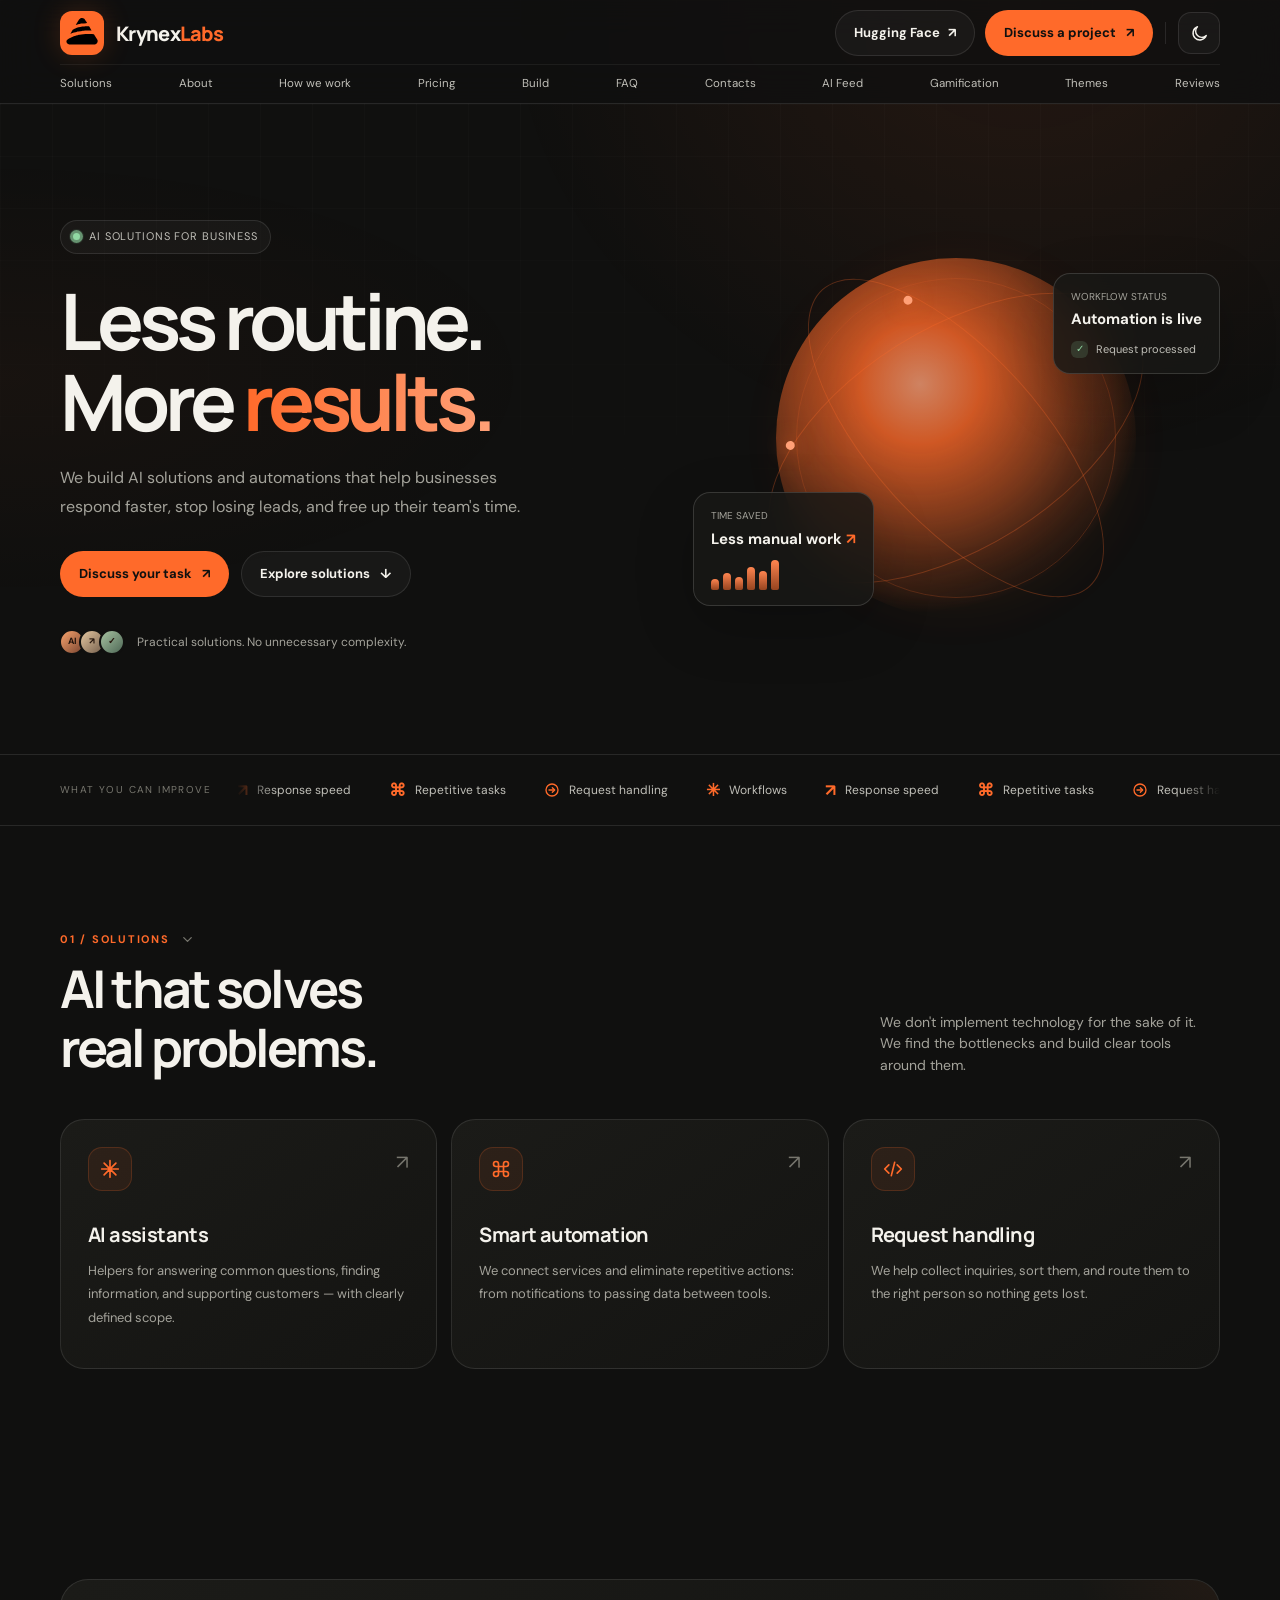
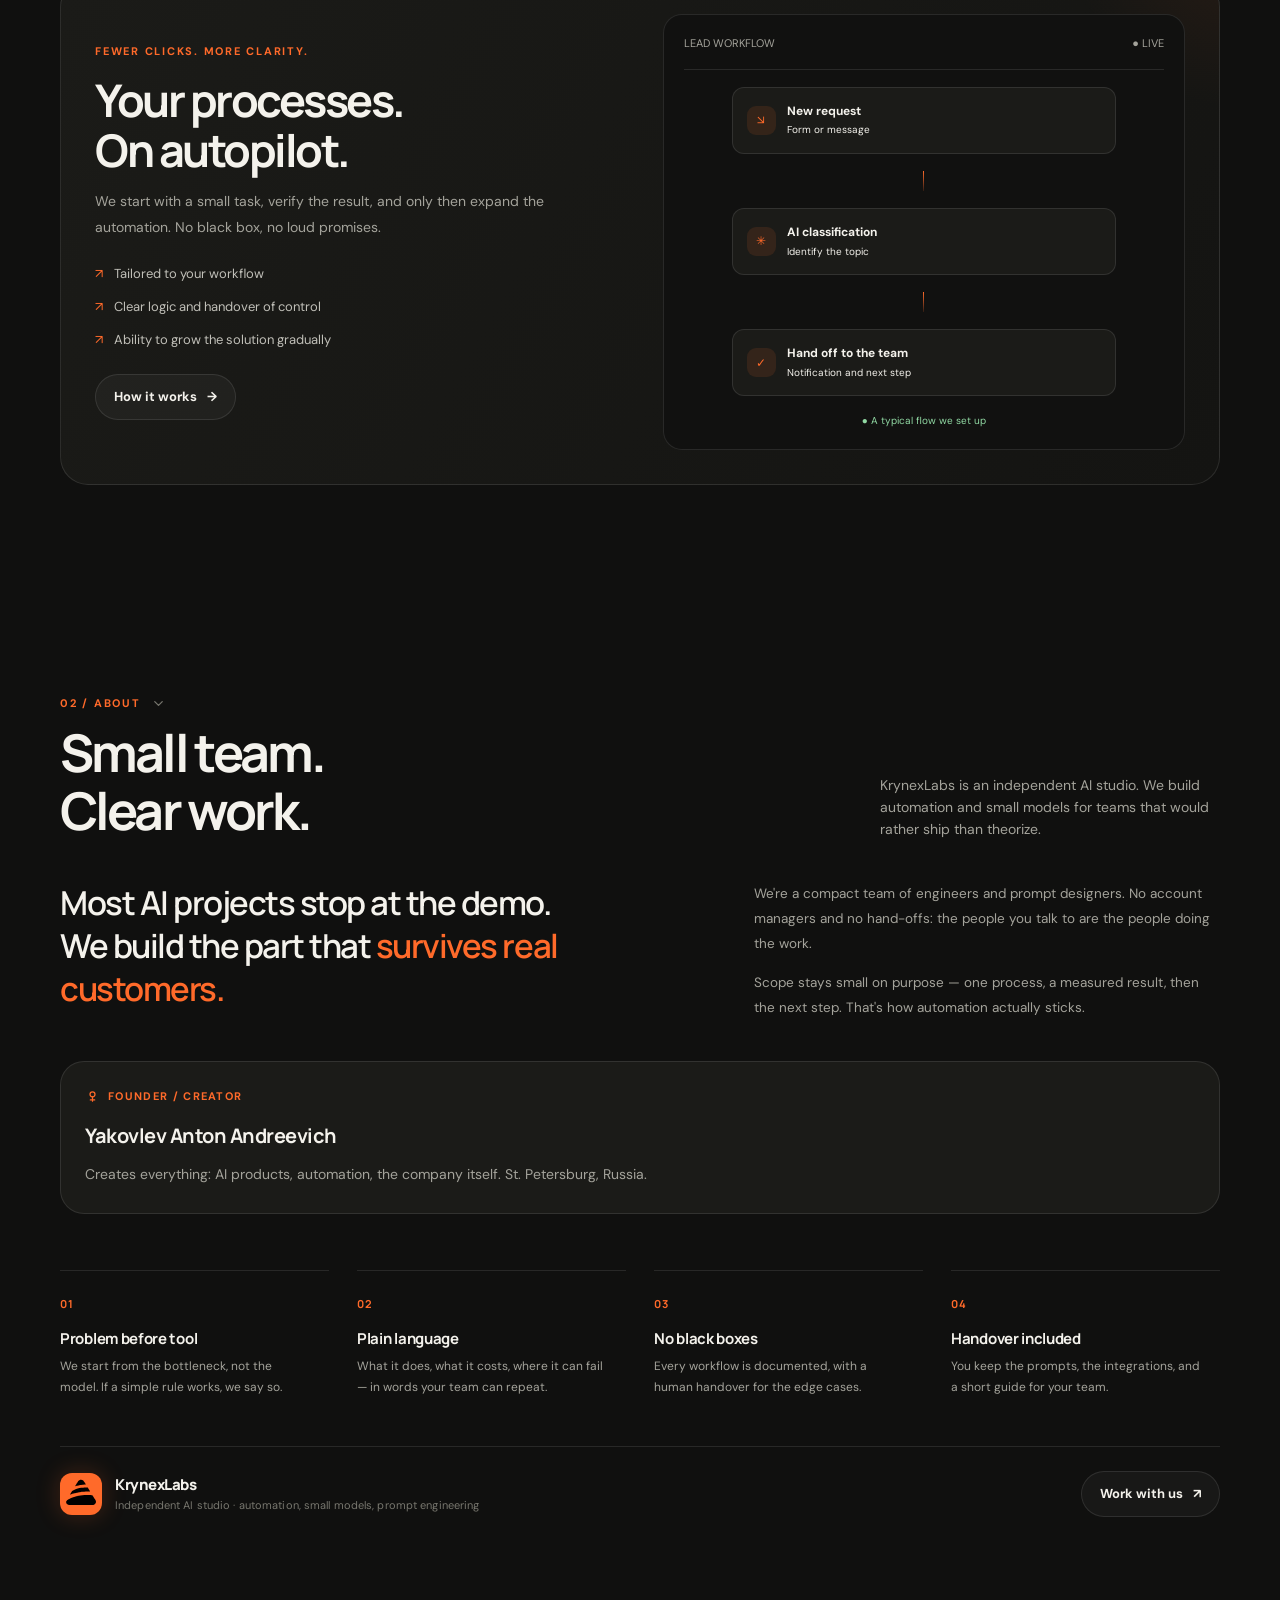
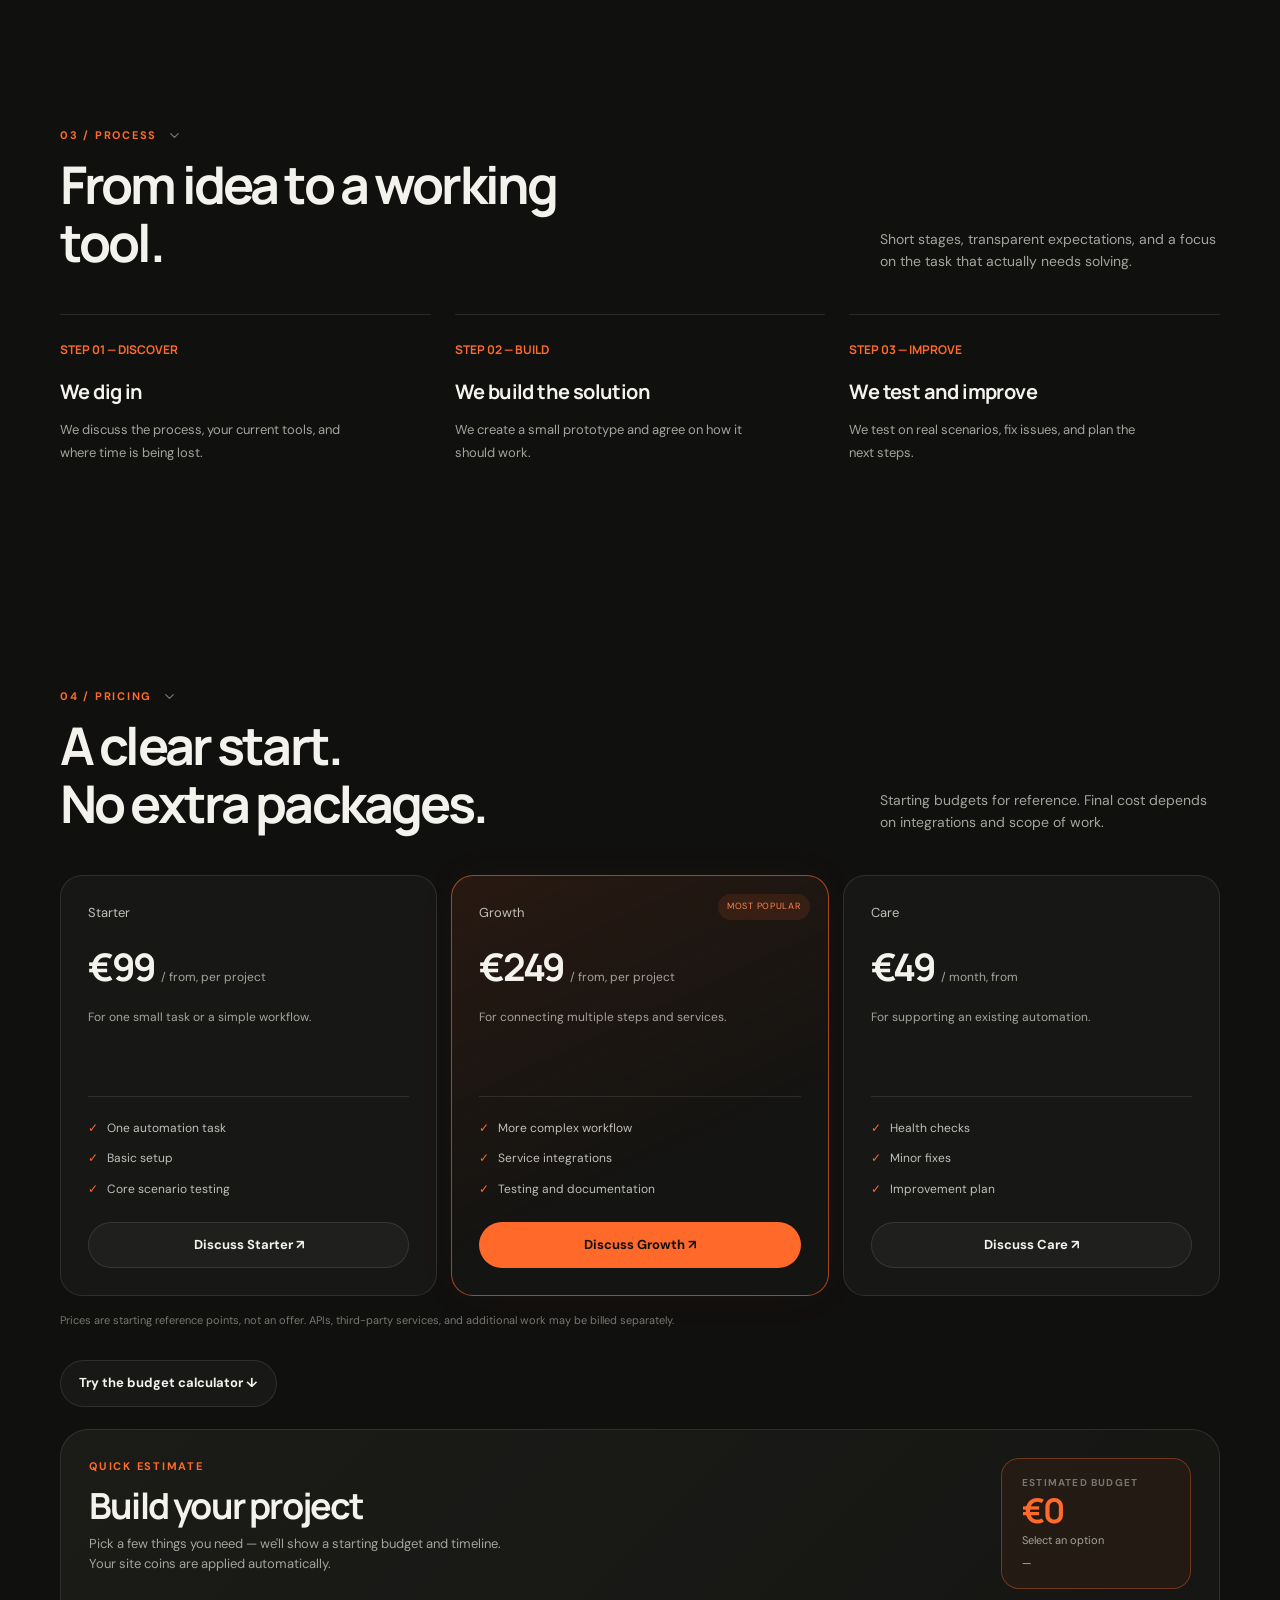
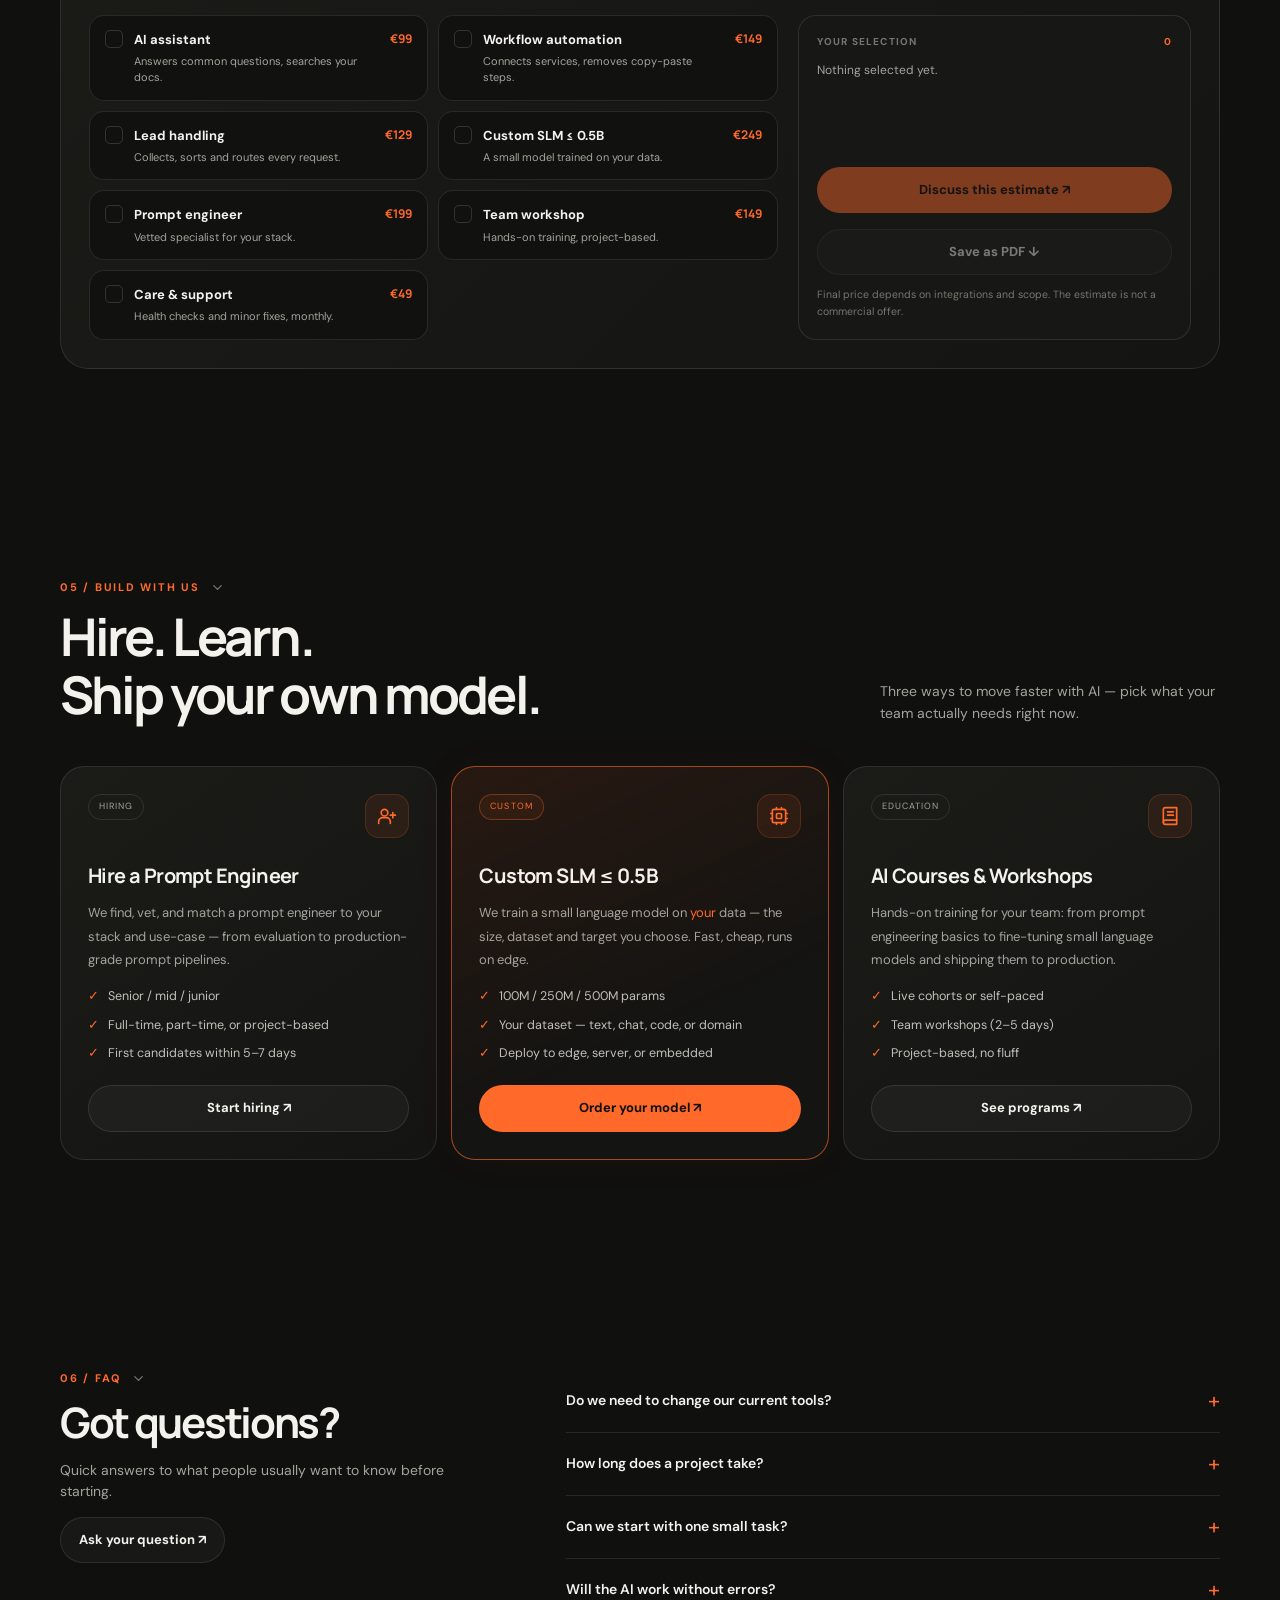
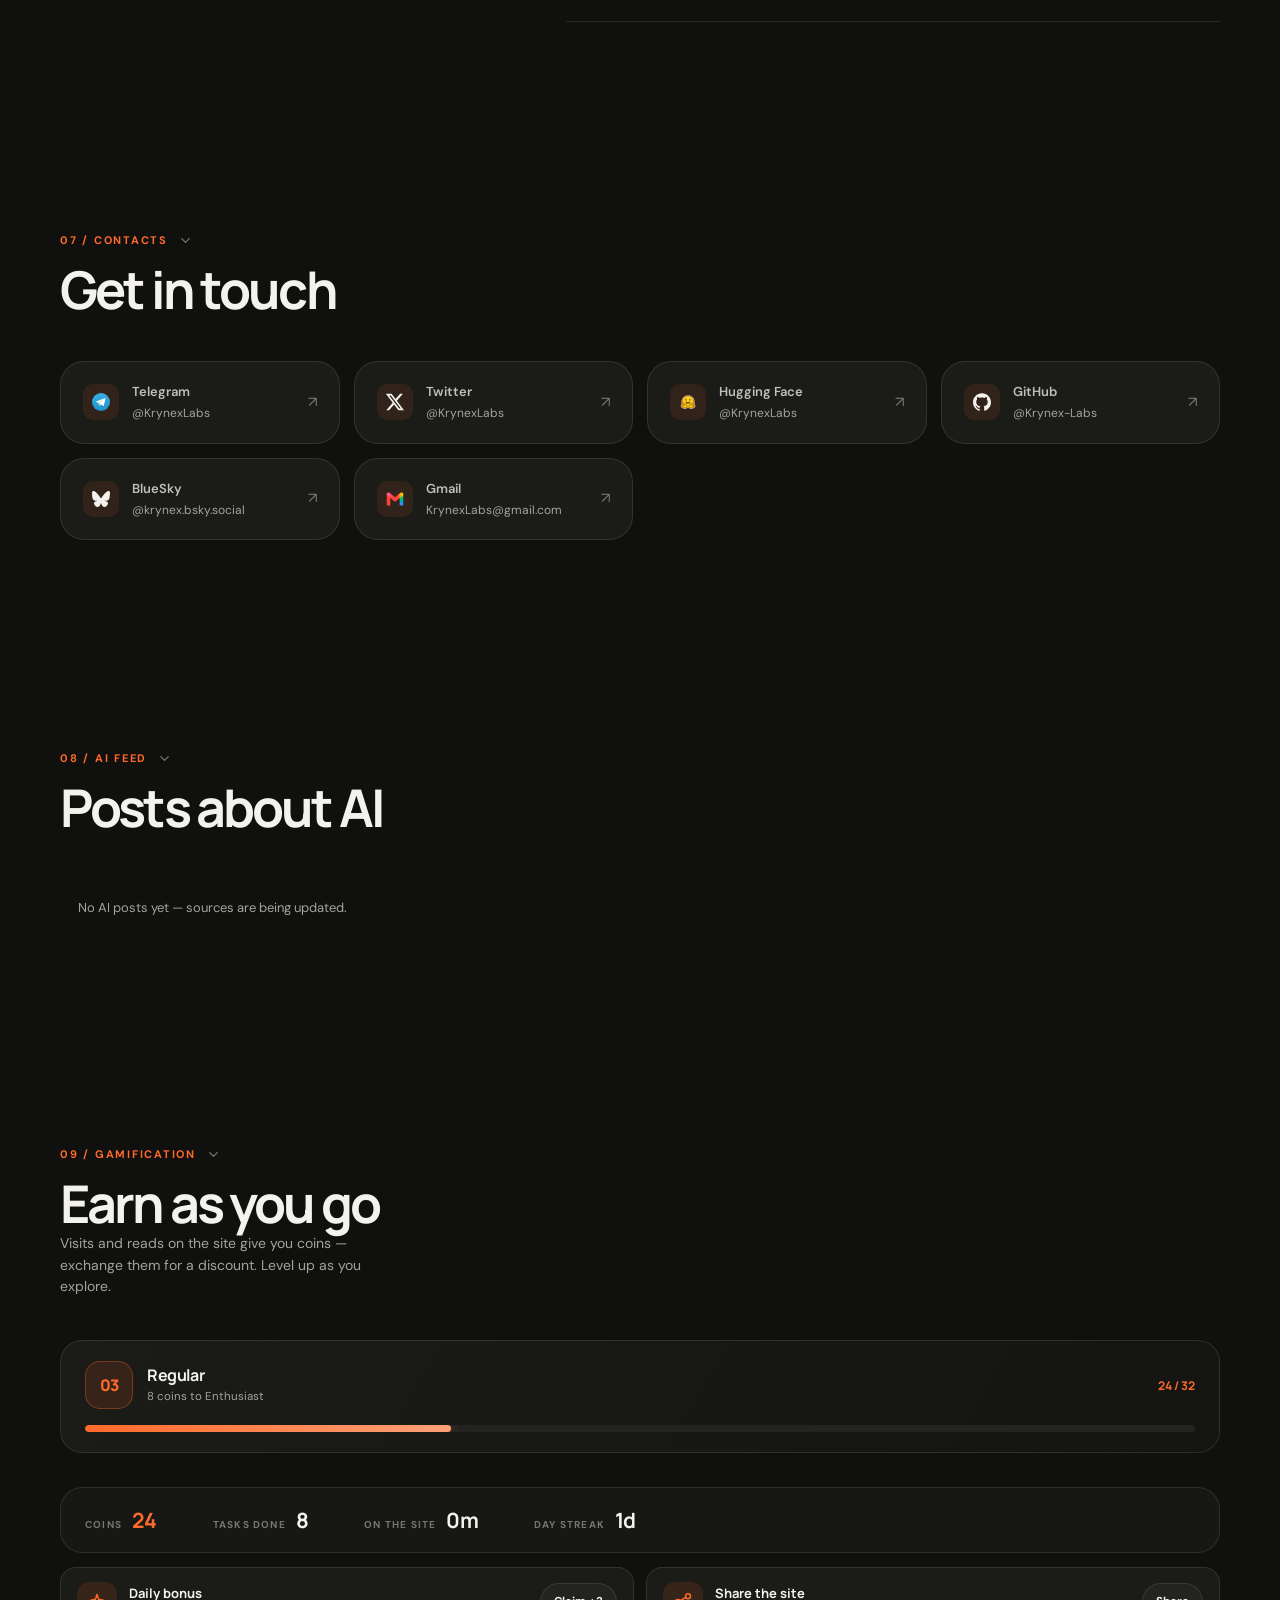
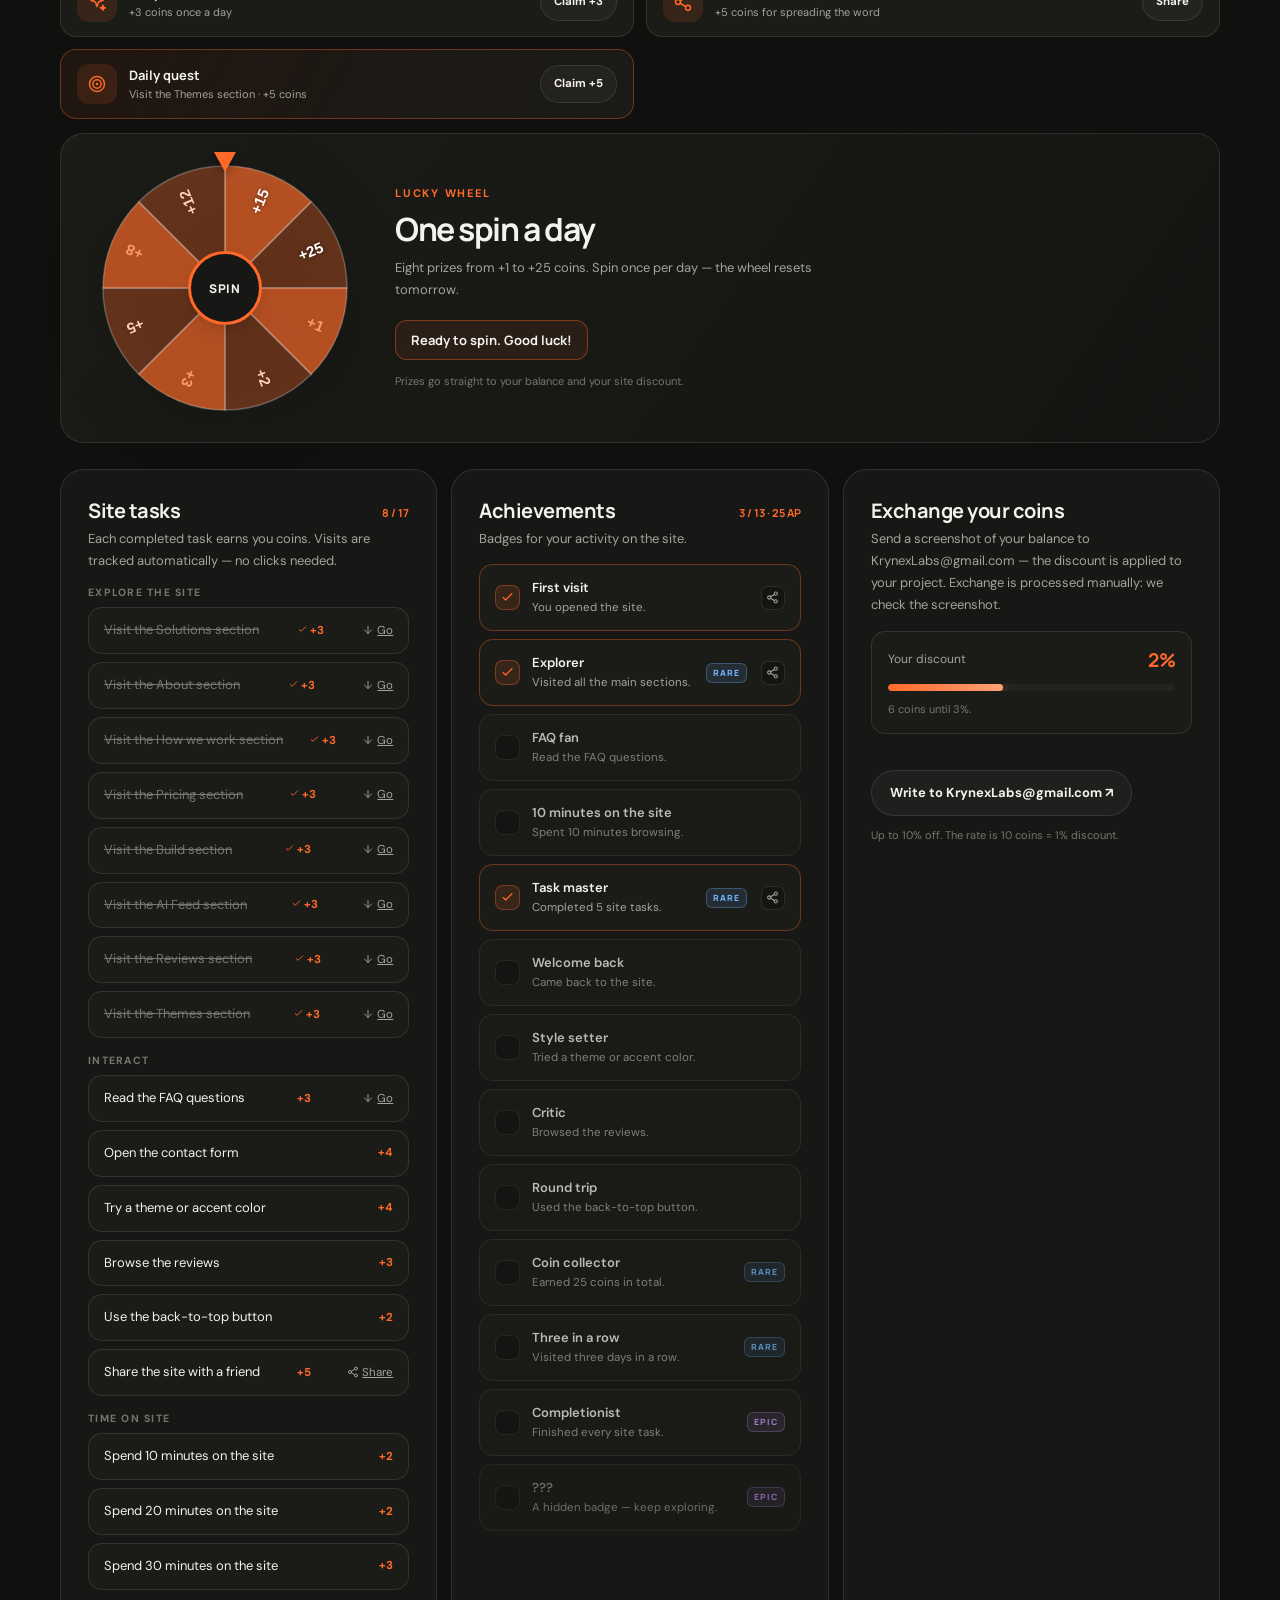
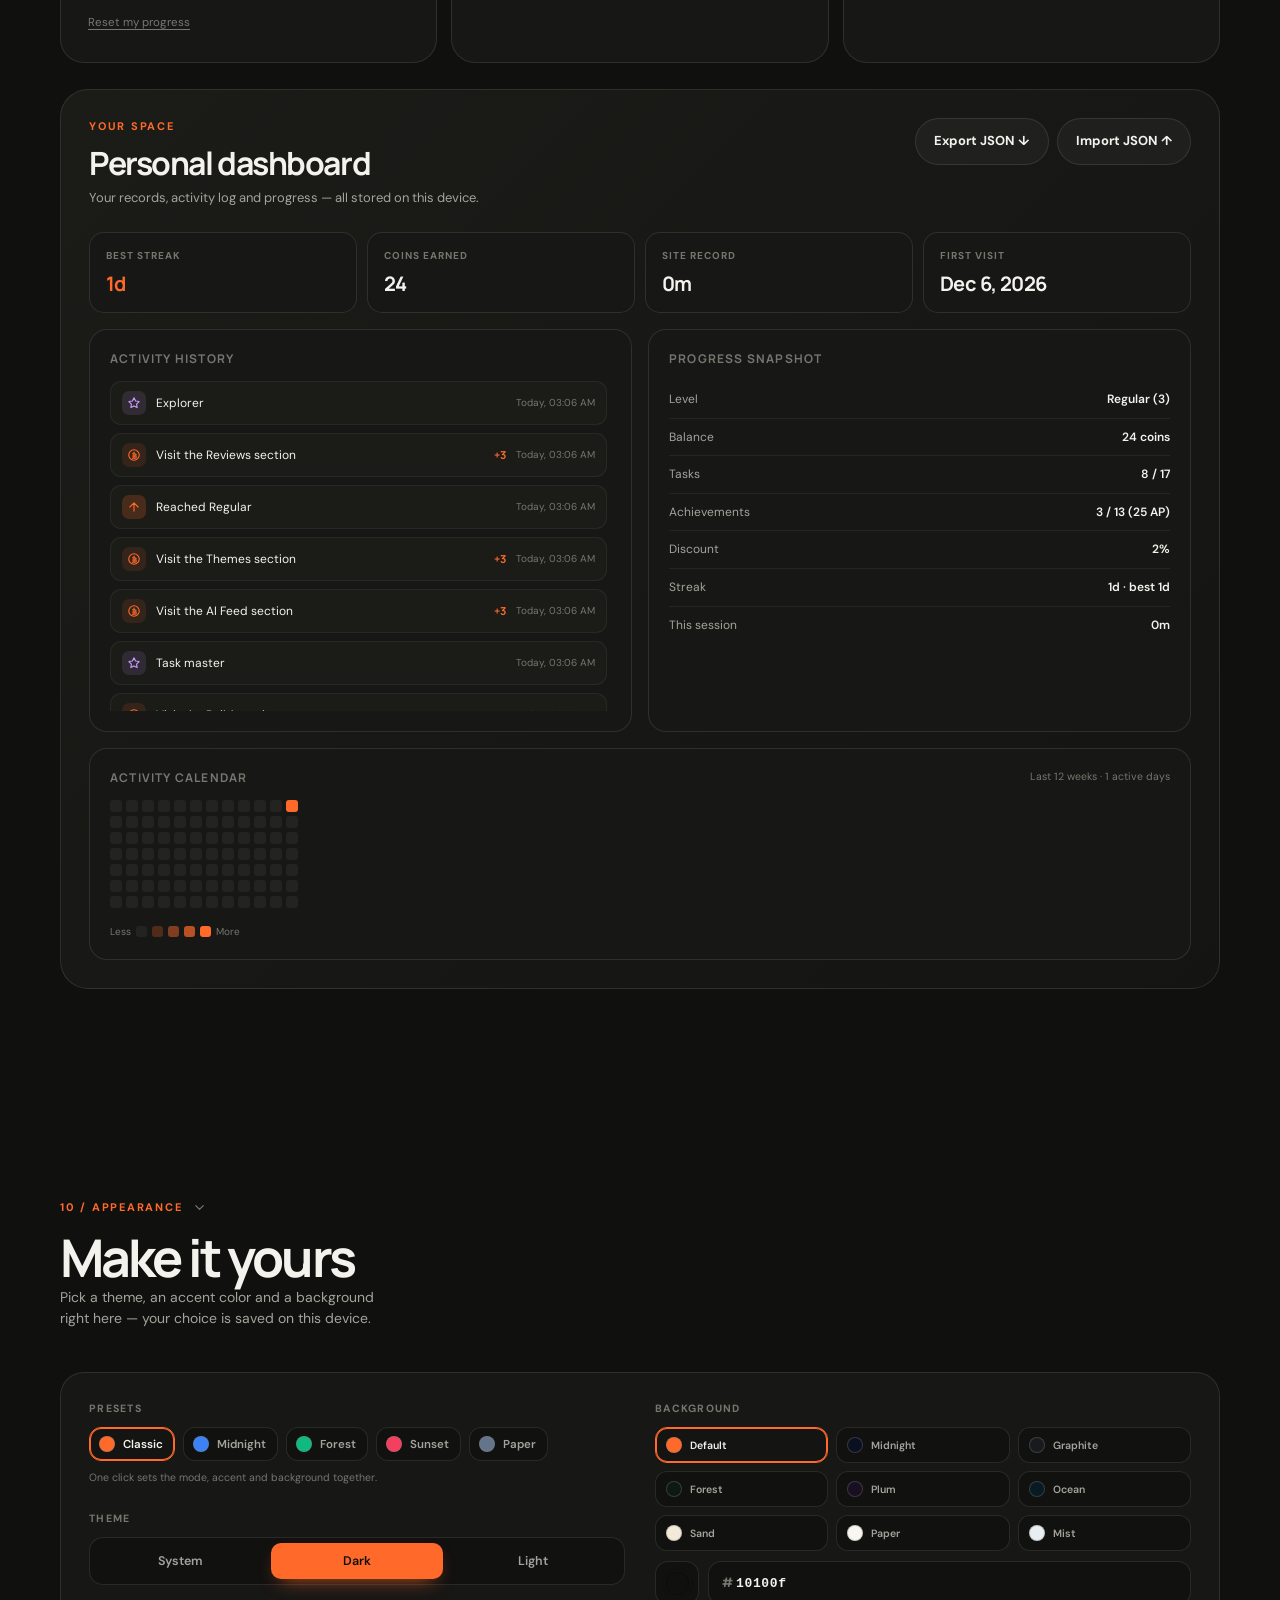
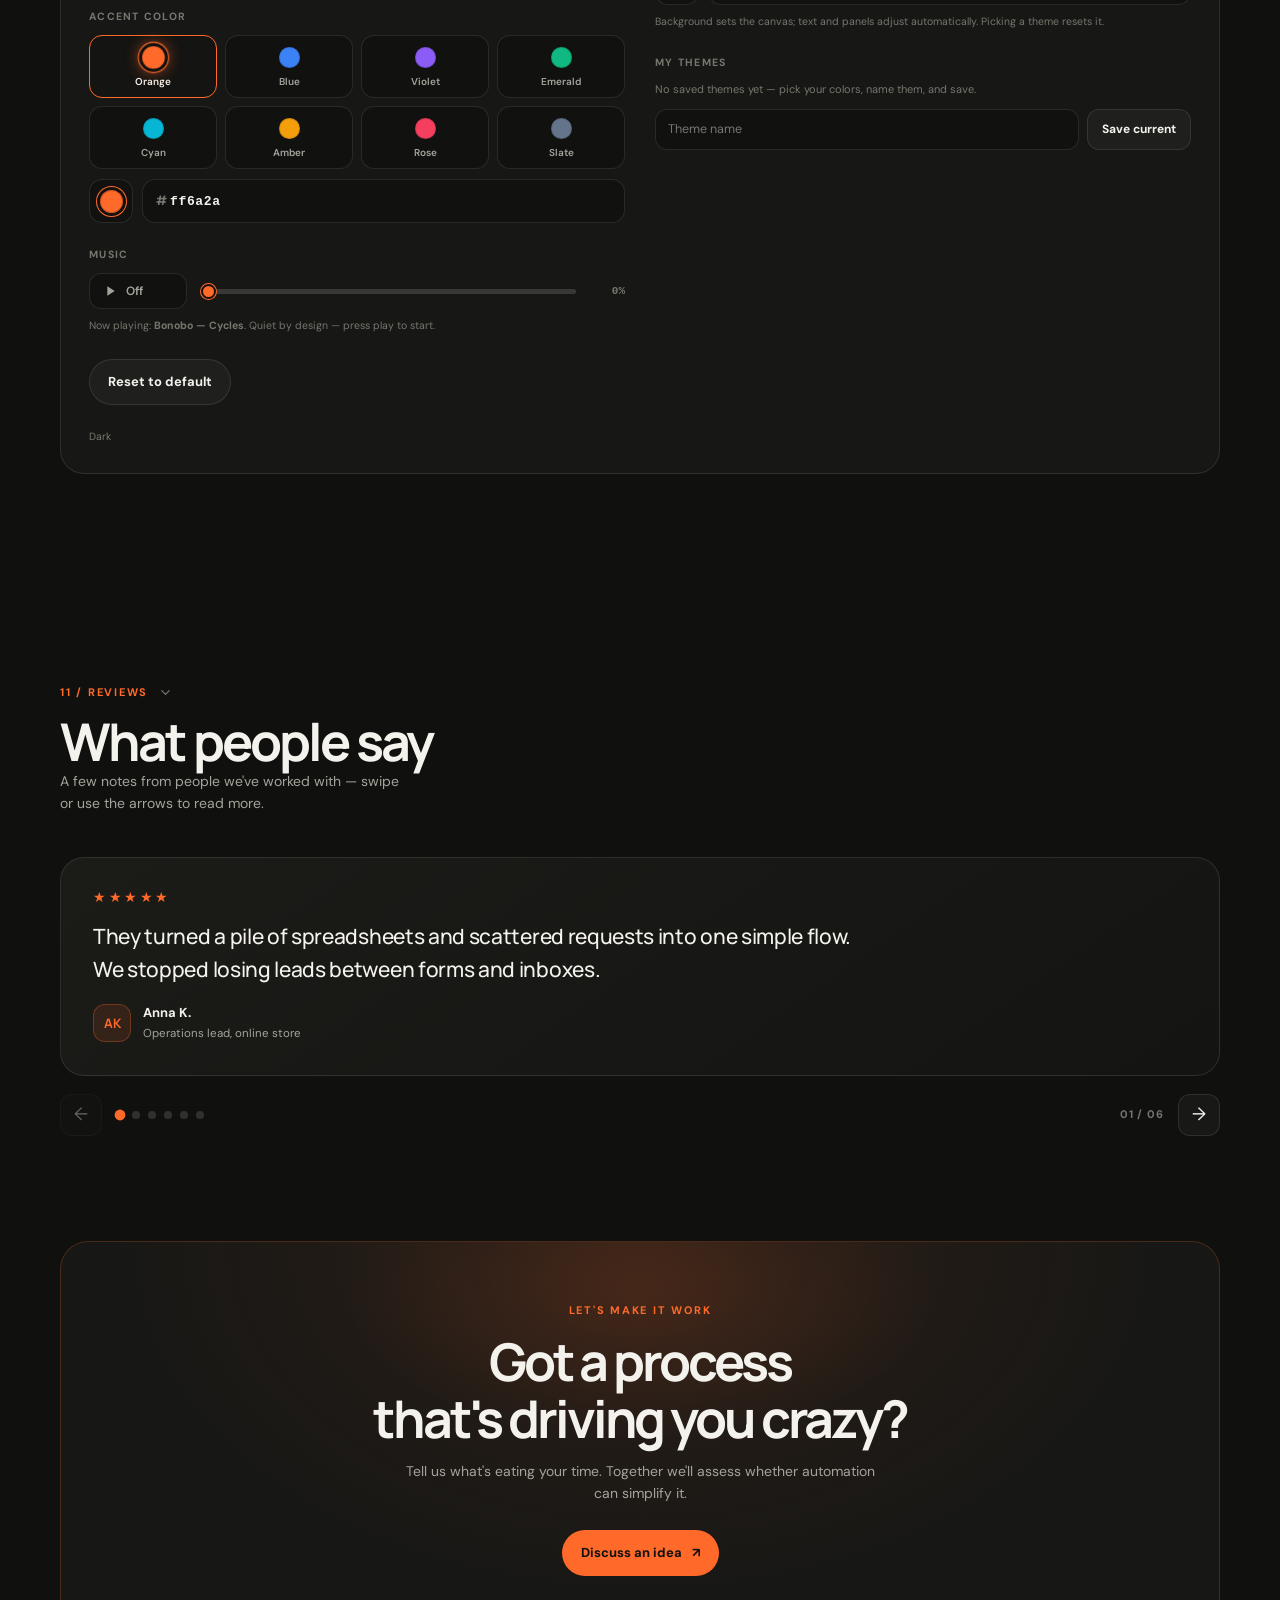
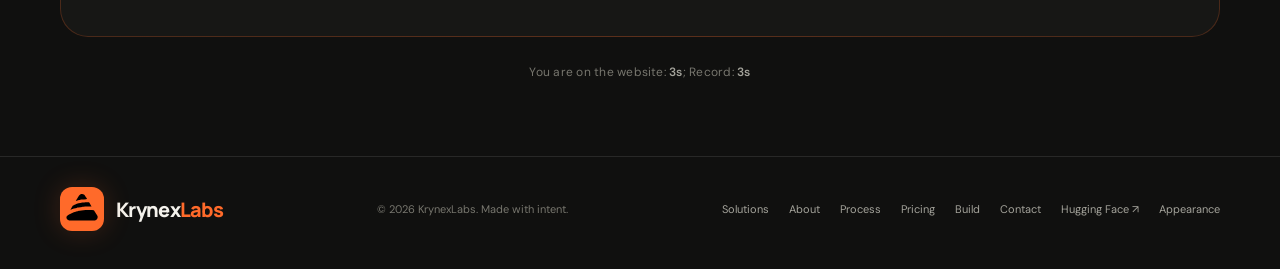
==== commit 3403ff80: "Add files via upload" ====
--- a/full.html
+++ b/full.html
@@ -162,14 +162,14 @@
 <title>KrynexLabs — Make work flow.</title>
 <link rel="icon" type="image/svg+xml" href="logo.svg">
 <link rel="manifest" href="manifest.webmanifest">
-<meta name="theme-color" content="#10100f">
 <link rel="preconnect" href="https://fonts.googleapis.com">
 <link rel="preconnect" href="https://fonts.gstatic.com" crossorigin>
 <link href="https://fonts.googleapis.com/css2?family=DM+Sans:wght@400;500;600;700&family=Manrope:wght@400;500;600;700;800&display=swap" rel="stylesheet">
 <style>
 :root{--bg:#10100f;--panel:#171715;--panel2:#1d1d1a;--surface:#1b1b18;--surface-2:#141412;--surface-3:#191917;--surface-4:#111110;--surface-5:#232320;--glass:rgba(25,25,22,.84);--text:#f4f2ec;--muted:#a4a39b;--soft:#c0bfb8;--faint:#77766e;--line:rgba(255,255,255,.1);--line-2:rgba(255,255,255,.06);--line-3:rgba(255,255,255,.14);--fill:rgba(255,255,255,.035);--fill-2:rgba(255,255,255,.05);--nav-bg:rgba(16,16,15,.8);--nav-bg-solid:rgba(16,16,15,.94);--mobile-nav-bg:rgba(21,21,19,.98);--accent:#ff6a2a;--accent-2:#ff8b52;--accent-3:#ff9d68;--accent-rgb:255,106,42;--accent-ink:#1a100b;--ok:#91d9a3;--ok-rgb:145,217,163;--shadow:rgba(0,0,0,.35);--shadow-soft:rgba(0,0,0,.2);--overlay:rgba(0,0,0,.67);--orange:var(--accent);--orange2:var(--accent-2);--radius:24px;--max:1160px}
 *{box-sizing:border-box}html{scroll-behavior:smooth;scroll-padding-top:90px}body{margin:0;background:var(--bg);color:var(--text);font-family:"DM Sans",sans-serif;line-height:1.55;overflow-x:hidden}body:before{content:"";position:fixed;inset:0;pointer-events:none;z-index:-1;background:radial-gradient(ellipse at 80% 0%,rgba(var(--accent-rgb),.09),transparent 36%),radial-gradient(ellipse at 0% 42%,rgba(var(--accent-rgb),.035),transparent 30%)}a{color:inherit;text-decoration:none}button,input,textarea{font:inherit}.wrap{width:min(var(--max),calc(100% - 48px));margin:auto}
-#scrollProgress{position:fixed;top:0;left:0;height:2px;width:0;background:linear-gradient(90deg,var(--orange),var(--orange2));z-index:100;transition:width .1s linear;box-shadow:0 0 12px rgba(var(--accent-rgb),0.6);pointer-events:none}
+body:after{content:"";position:absolute;inset:0 0 auto 0;height:620px;pointer-events:none;z-index:-1;opacity:.4;background-image:linear-gradient(to right,var(--line-2) 1px,transparent 1px),linear-gradient(to bottom,var(--line-2) 1px,transparent 1px);background-size:52px 52px;-webkit-mask-image:linear-gradient(to bottom,#000 0%,rgba(0,0,0,.5) 50%,transparent 100%);mask-image:linear-gradient(to bottom,#000 0%,rgba(0,0,0,.5) 50%,transparent 100%)}
+#scrollProgress{position:fixed;top:0;left:0;height:2px;width:0;background:linear-gradient(90deg,var(--orange),var(--orange2));z-index:21;transition:width .1s linear;box-shadow:0 0 12px rgba(var(--accent-rgb),0.6);pointer-events:none}
 .nav{height:82px;display:flex;align-items:center;justify-content:space-between;border-bottom:1px solid var(--line);position:sticky;top:0;z-index:20;background:var(--nav-bg);backdrop-filter:blur(18px)}.nav-inner{display:flex;align-items:center;justify-content:space-between;width:min(var(--max),calc(100% - 48px));margin:auto}.brand{display:flex;align-items:center;gap:12px;font-family:Manrope,sans-serif;font-weight:800;letter-spacing:-.7px;font-size:20px}.brand-mark{height:44px;width:44px;display:block;background:var(--orange);border-radius:12px;box-shadow:0 0 28px rgba(var(--accent-rgb),0.188);overflow:hidden;flex-shrink:0;position:relative}.brand-mark img{width:100%;height:100%;object-fit:cover;display:block}.brand-mark::after{content:"";position:absolute;inset:-4px;border-radius:16px;background:radial-gradient(circle,rgba(var(--accent-rgb),0.333),transparent 70%);z-index:-1;opacity:0;animation:logoPulse 3s ease-in-out infinite}.brand span span{color:var(--orange)}.nav-links{display:flex;gap:32px;color:var(--soft);font-size:13px}.nav-links a{transition:color .2s;position:relative}.nav-links a::after{content:"";position:absolute;left:0;bottom:-4px;width:0;height:1px;background:var(--orange);transition:width .25s ease}.nav-links a:hover{color:var(--text)}.nav-links a:hover::after{width:100%}.nav-links-hf{display:none}.nav-right{display:flex;align-items:center;gap:10px}.nav-cta,.btn{display:inline-flex;align-items:center;justify-content:center;gap:10px;border:1px solid transparent;border-radius:999px;padding:12px 18px;font-size:13px;font-weight:700;transition:transform .22s,background .22s,border-color .22s,box-shadow .22s;cursor:pointer;position:relative;overflow:hidden}.nav-cta,.btn-primary{background:var(--orange);color:var(--accent-ink)}.nav-cta::before,.btn-primary::before{content:"";position:absolute;top:0;left:-100%;width:100%;height:100%;background:linear-gradient(90deg,transparent,rgba(255,255,255,.25),transparent);transition:left .5s ease;pointer-events:none}.nav-cta:hover::before,.btn-primary:hover::before{left:100%}.nav-cta:hover,.btn-primary:hover{background:var(--orange2);transform:translateY(-2px);box-shadow:0 8px 30px rgba(var(--accent-rgb),0.271)}.nav-hf{display:inline-flex;align-items:center;justify-content:center;gap:8px;border:1px solid var(--line);background:var(--fill);color:var(--text);border-radius:999px;padding:12px 18px;font-size:13px;font-weight:700;transition:transform .22s,border-color .22s,background .22s,box-shadow .22s;cursor:pointer}.nav-hf:hover{border-color:rgba(var(--accent-rgb),0.533);transform:translateY(-2px);background:rgba(var(--accent-rgb),.08);box-shadow:0 6px 20px rgba(var(--accent-rgb),0.082)}.btn-secondary{border-color:var(--line);background:var(--fill);color:var(--text)}.btn-secondary:hover{border-color:rgba(var(--accent-rgb),0.533);transform:translateY(-2px)}.menu-btn{display:none;border:1px solid var(--line);background:var(--surface-3);color:var(--text);border-radius:12px;width:43px;height:43px;padding:0;place-items:center;font-size:21px;cursor:pointer;transition:transform .2s,background .2s,color .2s,border-color .2s;z-index:60;position:relative}.menu-btn:active{transform:scale(.94)}.menu-btn.active{background:var(--orange);color:var(--accent-ink);border-color:var(--orange)}
 .hero{padding:100px 0 82px;min-height:650px;display:grid;grid-template-columns:1.05fr .95fr;align-items:center;gap:50px}.eyebrow{display:inline-flex;align-items:center;gap:9px;border:1px solid var(--line);background:var(--fill);border-radius:999px;padding:7px 12px;color:var(--soft);font-size:11px;letter-spacing:.08em;text-transform:uppercase}.live-dot{width:7px;height:7px;border-radius:50%;background:var(--ok);box-shadow:0 0 0 4px rgba(var(--ok-rgb),.1);position:relative}.live-dot::after{content:"";position:absolute;inset:-3px;border-radius:50%;background:var(--ok);opacity:.6;animation:dotPulse 2s ease-out infinite}.hero h1{font-family:Manrope,sans-serif;font-size:clamp(46px,6.2vw,78px);line-height:1.04;letter-spacing:-.065em;margin:26px 0 22px;font-weight:700}.hero h1 em{font-style:normal;color:var(--orange);background:linear-gradient(90deg,var(--orange),var(--accent-3),var(--orange2),var(--orange));background-size:300% 100%;-webkit-background-clip:text;background-clip:text;-webkit-text-fill-color:transparent;animation:gradientShift 5s ease infinite}.hero-copy{max-width:500px;color:var(--muted);font-size:16px;line-height:1.8}.hero-actions{display:flex;flex-wrap:wrap;gap:12px;margin-top:30px}.micro-proof{display:flex;align-items:center;gap:12px;margin-top:32px;color:var(--muted);font-size:12px}.avatars{display:flex;padding-left:5px}.avatar{width:26px;height:26px;border:2px solid var(--bg);border-radius:50%;margin-left:-6px;background:linear-gradient(135deg,#f8a36d,#7a4530);display:grid;place-items:center;color:#24140c;font-size:9px;font-weight:800;transition:transform .25s}.avatar:hover{transform:translateY(-3px) scale(1.1);z-index:2}.avatar:nth-child(2){background:linear-gradient(135deg,#e4c6a0,#76604d)}.avatar:nth-child(3){background:linear-gradient(135deg,#a7c2a1,#4e6856)}.hero-visual{position:relative;min-height:420px;display:grid;place-items:center}.orb{position:absolute;width:360px;height:360px;border-radius:50%;background:radial-gradient(circle at 40% 35%,var(--accent-3) 0,var(--accent) 19%,rgba(var(--accent-rgb),.55) 44%,rgba(var(--accent-rgb),.07) 68%,transparent 72%);filter:blur(.3px);opacity:.8;animation:float 7s ease-in-out infinite}.orb:after{content:"";position:absolute;inset:20px;border-radius:50%;border:1px solid rgba(var(--accent-rgb),.31);box-shadow:inset 0 0 50px rgba(var(--accent-rgb),0.145),0 0 70px rgba(var(--accent-rgb),0.11)}.orbit{position:absolute;width:420px;height:220px;border:1px solid rgba(var(--accent-rgb),.29);border-radius:50%;transform:rotate(-32deg);animation:orbit 16s linear infinite}.orbit.two{width:400px;height:170px;transform:rotate(48deg);animation-duration:22s;animation-direction:reverse}.orbit-dot{position:absolute;top:23px;left:60px;width:9px;height:9px;background:var(--accent-3);border-radius:50%;box-shadow:0 0 20px var(--orange)}.glass-card{position:absolute;background:var(--glass);border:1px solid var(--line-3);backdrop-filter:blur(18px);border-radius:17px;padding:15px 17px;box-shadow:0 20px 60px var(--shadow-soft);animation:float 6s ease-in-out infinite;transition:transform .3s ease,box-shadow .3s ease}.glass-card:hover{box-shadow:0 24px 70px var(--shadow),0 0 30px rgba(var(--accent-rgb),0.125)}.glass-card small{color:var(--muted);font-size:10px;display:block}.glass-card strong{display:block;font-size:15px;margin-top:4px}.card-top{top:45px;right:0}.card-bottom{bottom:42px;left:0;animation-delay:-2s}.mini-chart{display:flex;gap:4px;align-items:end;height:30px;margin-top:9px}.mini-chart i{width:8px;border-radius:4px 4px 2px 2px;background:linear-gradient(var(--orange2),rgba(var(--accent-rgb),.55));transition:height .4s ease}.mini-chart i:nth-child(1){height:35%}.mini-chart i:nth-child(2){height:58%}.mini-chart i:nth-child(3){height:44%}.mini-chart i:nth-child(4){height:78%}.mini-chart i:nth-child(5){height:64%}.mini-chart i:nth-child(6){height:100%}.mini-check{display:flex;gap:8px;align-items:center;margin-top:9px;font-size:11px;color:var(--soft)}.check{height:17px;width:17px;border-radius:6px;background:rgba(var(--ok-rgb),.16);color:var(--ok);display:grid;place-items:center;font-size:10px}
 .strip{border-block:1px solid var(--line);padding:22px 0}.strip-inner{display:flex;align-items:center;justify-content:space-between;gap:18px;flex-wrap:wrap}.strip-label{font-size:10px;text-transform:uppercase;letter-spacing:.14em;color:var(--faint)}.capability{font-size:12px;color:var(--soft);display:flex;align-items:center;gap:9px;transition:color .25s,transform .25s}.capability:hover{color:var(--text);transform:translateY(-2px)}.capability b{color:var(--orange);font-size:17px}
@@ -197,6 +197,43 @@
 .feature-band{display:grid;grid-template-columns:1fr 1fr;gap:45px;align-items:center;padding:34px;border:1px solid var(--line);border-radius:28px;background:linear-gradient(120deg,var(--surface),var(--surface-2));overflow:hidden;position:relative}.feature-band::before{content:"";position:absolute;top:-50%;right:-20%;width:400px;height:400px;background:radial-gradient(circle,rgba(var(--accent-rgb),0.082),transparent 65%);pointer-events:none}.feature-copy h2{font:700 clamp(30px,4vw,45px)/1.12 Manrope,sans-serif;letter-spacing:-.055em;margin:14px 0}.feature-copy p{color:var(--muted);font-size:14px;line-height:1.8}.feature-list{display:grid;gap:13px;margin:24px 0}.feature-list div{display:flex;gap:11px;align-items:center;font-size:13px;color:var(--soft);transition:transform .25s}.feature-list div:hover{transform:translateX(4px)}.feature-list span{color:var(--orange)}.flow-ui{background:var(--surface-4);border:1px solid var(--line);border-radius:19px;padding:20px;position:relative}.flow-top{display:flex;justify-content:space-between;color:var(--muted);font-size:11px;padding-bottom:17px;border-bottom:1px solid var(--line)}.flow-node{width:80%;margin:17px auto;padding:14px;border:1px solid var(--line);background:var(--surface);border-radius:12px;display:flex;align-items:center;gap:11px;font-size:12px;transition:transform .3s,border-color .3s}.flow-node:hover{transform:translateX(4px);border-color:rgba(var(--accent-rgb),0.251)}.flow-node .node-icon{height:29px;width:29px;border-radius:9px;display:grid;place-items:center;background:rgba(var(--accent-rgb),0.11);color:var(--orange)}.flow-line{height:20px;width:1px;background:linear-gradient(var(--accent),rgba(var(--accent-rgb),0.133));margin:auto}.flow-status{color:var(--ok);font-size:10px;text-align:center;margin-top:15px}
 .steps{display:grid;grid-template-columns:repeat(3,1fr);gap:24px}.step{border-top:1px solid var(--line);padding-top:22px;transition:border-color .3s}.step:hover{border-color:rgba(var(--accent-rgb),0.439)}.step-no{font:700 12px Manrope,sans-serif;color:var(--orange)}.step h3{font:700 20px Manrope,sans-serif;margin:16px 0 8px;letter-spacing:-.03em}.step p{font-size:13px;color:var(--muted);max-width:300px;line-height:1.8}
 .pricing{display:grid;grid-template-columns:repeat(3,1fr);gap:14px;align-items:stretch}.price-card{border:1px solid var(--line);border-radius:22px;padding:27px;background:var(--panel);position:relative;display:flex;flex-direction:column;transition:transform .3s cubic-bezier(.2,.7,.2,1),border-color .3s,box-shadow .3s}.price-card:hover{transform:translateY(-5px);border-color:rgba(var(--accent-rgb),0.333);box-shadow:0 20px 40px -25px rgba(var(--accent-rgb),0.314)}.price-card.featured{border-color:rgba(var(--accent-rgb),0.6);background:linear-gradient(155deg,rgba(var(--accent-rgb),.1),var(--surface-2) 65%);box-shadow:0 0 45px rgba(var(--accent-rgb),0.039)}.price-card.featured:hover{box-shadow:0 25px 50px -20px rgba(var(--accent-rgb),0.333)}.popular{position:absolute;top:18px;right:18px;font-size:9px;text-transform:uppercase;letter-spacing:.08em;background:rgba(var(--accent-rgb),0.106);color:var(--orange2);padding:6px 9px;border-radius:99px}.plan{font-size:13px;color:var(--soft)}.price{font:700 38px Manrope,sans-serif;letter-spacing:-.06em;margin:16px 0 4px;min-height:48px;display:flex;align-items:baseline;gap:6px;flex-wrap:wrap}.price span{font:400 12px "DM Sans",sans-serif;color:var(--muted);letter-spacing:0}.price-desc{font-size:12px;color:var(--muted);min-height:54px}.price-card hr{border:0;border-top:1px solid var(--line);margin:22px 0}.includes{display:grid;gap:12px;margin-bottom:24px;font-size:12px;color:var(--soft)}.includes div:before{content:"✓";color:var(--orange);margin-right:9px}.price-card .btn{width:100%;margin-top:auto}.note{font-size:11px;color:var(--faint);margin-top:16px}
+/* ===== Project cost calculator ===== */
+.calc-jump{margin-top:20px}
+.calc{margin-top:22px;padding:28px;border:1px solid var(--line);border-radius:28px;background:linear-gradient(135deg,var(--surface),var(--surface-2))}
+.calc-head{display:flex;justify-content:space-between;align-items:flex-start;gap:24px;flex-wrap:wrap}
+.calc-head h3{font:700 clamp(26px,3.4vw,36px)/1.15 Manrope,sans-serif;letter-spacing:-.05em;margin:10px 0 8px}
+.calc-head p{font-size:13px;color:var(--muted);max-width:430px;margin:0}
+.calc-total{min-width:190px;padding:16px 20px;border:1px solid rgba(var(--accent-rgb),.35);border-radius:18px;background:rgba(var(--accent-rgb),.06);display:grid;gap:2px}
+.calc-total>span:first-child{font-size:10px;text-transform:uppercase;letter-spacing:.12em;color:var(--faint);font-weight:700}
+.calc-total strong{font:700 34px Manrope,sans-serif;letter-spacing:-.05em;color:var(--orange);line-height:1.1}
+.calc-total small{font-size:11px;color:var(--muted)}
+.calc-total>span:last-child{font-size:11px;color:var(--soft);margin-top:4px}
+.calc-body{display:grid;grid-template-columns:1.4fr .8fr;gap:20px;margin-top:26px}
+.calc-options{display:grid;grid-template-columns:repeat(2,minmax(0,1fr));gap:10px;align-content:start}
+.calc-option{display:flex;align-items:flex-start;gap:11px;width:100%;text-align:left;padding:14px 15px;border:1px solid var(--line);border-radius:15px;background:var(--surface-4);color:var(--text);cursor:pointer;transition:transform .2s,border-color .2s,background .2s}
+.calc-option:hover{transform:translateY(-2px);border-color:rgba(var(--accent-rgb),.4)}
+.calc-option[aria-pressed="true"]{border-color:rgba(var(--accent-rgb),.6);background:rgba(var(--accent-rgb),.1)}
+.calc-option:focus-visible{outline:2px solid var(--accent);outline-offset:2px}
+.calc-box{width:18px;height:18px;flex-shrink:0;display:grid;place-items:center;border:1px solid var(--line-3);border-radius:5px;color:var(--accent-ink);font-size:12px;font-weight:800}
+.calc-box svg{width:12px;height:12px;display:block}
+.calc-option[aria-pressed="true"] .calc-box{background:var(--accent);border-color:var(--accent)}
+.calc-option-text{flex:1;min-width:0}
+.calc-option-name{display:block;font-size:13px;font-weight:700}
+.calc-option-desc{display:block;font-size:11px;color:var(--muted);line-height:1.5;margin-top:3px}
+.calc-option-price{font:700 12px Manrope,sans-serif;color:var(--orange);white-space:nowrap;flex-shrink:0}
+.calc-side{display:flex;flex-direction:column;gap:12px;padding:18px;border:1px solid var(--line);border-radius:18px;background:var(--panel)}
+.calc-selected-head{font-size:10px;text-transform:uppercase;letter-spacing:.12em;color:var(--faint);font-weight:700;display:flex;justify-content:space-between}
+.calc-selected-head span{color:var(--orange)}
+.calc-selected{display:grid;gap:7px;min-height:90px;align-content:start}
+.calc-empty{font-size:12px;color:var(--muted);margin:0}
+.calc-line{display:flex;justify-content:space-between;gap:10px;font-size:12px;color:var(--soft)}
+.calc-line b{color:var(--text);font-weight:600}
+.calc-line.discount,.calc-line.discount b{color:var(--ok)}
+.calc-side .btn{width:100%;margin-top:auto}
+.btn:disabled{opacity:.45;cursor:default;transform:none;box-shadow:none}
+.calc-note{font-size:10.5px;color:var(--faint);line-height:1.6;margin:0}
+@media(max-width:850px){.calc-body{grid-template-columns:1fr}.calc-total{width:100%}}
+@media(max-width:620px){.calc{margin-top:30px;padding:20px}.calc-options{grid-template-columns:1fr}.calc-option{padding:12px}}
 .faq{display:grid;grid-template-columns:.8fr 1.2fr;gap:70px}
 .faq-intro h2{font:700 42px/1.12 Manrope,sans-serif;letter-spacing:-.055em;margin:12px 0}
 .faq-intro p{color:var(--muted);font-size:14px}
@@ -211,7 +248,7 @@
 .faq-a-inner{color:var(--muted);font-size:13px;line-height:1.8;max-width:580px;padding:0 0 20px}
 .cta{padding:60px 25px;text-align:center;border:1px solid rgba(var(--accent-rgb),0.22);border-radius:28px;background:radial-gradient(ellipse at 50% 0%,rgba(var(--accent-rgb),0.098),transparent 65%),var(--panel);position:relative;overflow:hidden}.cta::before{content:"";position:absolute;top:-100px;left:50%;transform:translateX(-50%);width:600px;height:300px;background:radial-gradient(ellipse,rgba(var(--accent-rgb),0.125),transparent 70%);pointer-events:none;animation:ctaGlow 6s ease-in-out infinite}.cta h2{font:700 clamp(32px,5vw,52px)/1.1 Manrope,sans-serif;letter-spacing:-.06em;margin:14px 0;position:relative}.cta p{max-width:470px;margin:0 auto 25px;color:var(--muted);font-size:14px;position:relative}.cta .btn{position:relative}
 .stats-footer{padding:26px 0 0;text-align:center;color:var(--faint);font-size:12px;letter-spacing:.02em}
-.stats-footer b{color:#a4a39b;font-weight:600}
+.stats-footer b{color:var(--muted);font-weight:600}
 .footer{padding:30px 0 38px;margin-top:75px;border-top:1px solid var(--line)}.footer-inner{display:flex;align-items:center;justify-content:space-between;gap:20px;flex-wrap:wrap}.footer small{color:var(--faint);font-size:11px}.footer-links{display:flex;flex-wrap:wrap;gap:20px;color:var(--muted);font-size:11px}.footer-links a{transition:color .2s}.footer-links a:hover{color:var(--orange)}
 .modal{position:fixed;inset:0;background:var(--overlay);backdrop-filter:blur(8px);display:none;place-items:center;padding:20px;z-index:50}.modal.open{display:grid;animation:fadeIn .2s}.modal-box{width:min(100%,470px);background:var(--surface-3);border:1px solid var(--line);border-radius:23px;padding:28px;position:relative;animation:rise .25s}.modal-box h2{font:700 27px Manrope,sans-serif;letter-spacing:-.04em;margin:0 0 8px}.modal-box p{font-size:13px;color:var(--muted);margin:0 0 22px}.close{position:absolute;right:18px;top:18px;border:1px solid var(--line);background:var(--surface-5);color:var(--text);width:34px;height:34px;border-radius:10px;cursor:pointer;transition:background .2s,border-color .2s}.close:hover{background:var(--panel2);border-color:rgba(var(--accent-rgb),0.4);color:var(--accent)}.field{display:grid;gap:7px;margin:13px 0}.field label{font-size:11px;color:var(--soft)}.field input,.field textarea,.field select{width:100%;background:var(--surface-4);color:var(--text);border:1px solid var(--line);border-radius:11px;padding:12px 13px;outline:none;font-size:13px;transition:border-color .2s,box-shadow .2s}.field input:focus,.field textarea:focus,.field select:focus{border-color:rgba(var(--accent-rgb),0.6);box-shadow:0 0 0 3px rgba(var(--accent-rgb),0.094)}.field textarea{resize:vertical;min-height:85px}.modal-box .btn{width:100%;margin-top:9px}.form-note{font-size:10px!important;margin-top:12px!important;color:var(--muted)!important}
 /* ===== Hamburger icon → X (SVG lines) ===== */
@@ -245,9 +282,9 @@
 @media(prefers-reduced-motion:reduce){.marquee-row{animation:none}}
 
 /* ===== Back to top (with scroll progress ring) ===== */
-.to-top{position:fixed;right:22px;bottom:calc(22px + env(safe-area-inset-bottom,0px));width:56px;height:56px;padding:0;border:0;border-radius:50%;background:radial-gradient(circle at 50% 30%,var(--surface-5),var(--surface-3));color:var(--text);display:grid;place-items:center;cursor:pointer;z-index:30;box-shadow:0 14px 32px -16px var(--shadow),inset 0 0 0 1px var(--line);opacity:0;visibility:hidden;transform:translateY(16px) scale(.85);transition:opacity .3s ease,transform .38s cubic-bezier(.22,1,.36,1),visibility .3s,color .25s,box-shadow .3s}
+.to-top{position:fixed;right:22px;bottom:calc(22px + env(safe-area-inset-bottom,0px));width:56px;height:56px;padding:0;border:0;border-radius:50%;background:radial-gradient(circle at 50% 30%,var(--surface-5),var(--surface-3));color:var(--text);display:grid;place-items:center;cursor:pointer;z-index:14;box-shadow:0 14px 32px -16px var(--shadow),inset 0 0 0 1px var(--line);opacity:0;visibility:hidden;transform:translateY(16px) scale(.85);transition:opacity .3s ease,transform .38s cubic-bezier(.22,1,.36,1),visibility .3s,color .25s,box-shadow .3s}
 .to-top.show{opacity:1;visibility:visible;transform:translateY(0) scale(1)}
-.to-top:hover{color:var(--orange);box-shadow:0 18px 36px -16px rgba(var(--accent-rgb),0.4),inset 0 0 0 1px rgba(var(--accent-rgb),0.333)}
+@media(hover:hover){.to-top:hover{color:var(--orange);box-shadow:0 18px 36px -16px rgba(var(--accent-rgb),0.4),inset 0 0 0 1px rgba(var(--accent-rgb),0.333)}}
 .to-top:active{transform:scale(.94)}
 .to-top:focus-visible{outline:2px solid var(--orange);outline-offset:4px}
 .to-top-ring{position:absolute;inset:0;width:100%;height:100%;transform:rotate(-90deg);overflow:visible;pointer-events:none}
@@ -255,7 +292,7 @@
 .to-top-track{stroke:var(--line)}
 .to-top-bar{stroke:var(--orange);stroke-linecap:round;stroke-dasharray:163.36;stroke-dashoffset:163.36;transition:stroke-dashoffset .12s linear;filter:drop-shadow(0 0 4px rgba(var(--accent-rgb),0.6))}
 .to-top-arrow{width:19px;height:19px;fill:none;stroke:currentColor;stroke-width:1.9;stroke-linecap:round;stroke-linejoin:round;transition:transform .3s cubic-bezier(.22,1,.36,1);pointer-events:none}
-.to-top:hover .to-top-arrow{transform:translateY(-2px)}
+@media(hover:hover){.to-top:hover .to-top-arrow{transform:translateY(-2px)}}
 @media(max-width:620px){.to-top{right:14px;bottom:calc(14px + env(safe-area-inset-bottom,0px));width:50px;height:50px}.to-top-arrow{width:17px;height:17px}}
 
 .reveal{opacity:0;transform:translateY(22px);transition:opacity .7s ease,transform .7s cubic-bezier(.2,.7,.2,1)}.reveal.visible{opacity:1;transform:none}
@@ -272,19 +309,19 @@
   .nav-right{gap:0}
   .nav-links-hf{display:block;color:var(--orange)!important;font-weight:700}
   .menu-btn{display:grid;place-items:center}
-  .nav-links{display:flex;position:absolute;top:69px;left:0;right:0;padding:22px 24px 28px;max-height:calc(100vh - 69px);max-height:calc(100dvh - 69px);overflow-y:auto;overscroll-behavior:contain;background:var(--mobile-nav-bg);backdrop-filter:blur(20px);border-bottom:1px solid var(--line);flex-direction:column;gap:0;opacity:0;transform:translateY(-24px);pointer-events:none;visibility:hidden;transition:opacity .32s ease,transform .38s cubic-bezier(.22,1,.36,1),visibility .32s}
-  .nav-links.open{opacity:1;transform:translateY(0);pointer-events:auto;visibility:visible}
-  .nav-links a{font-size:15px;padding:14px 0;border-bottom:1px solid var(--line-2);opacity:0;transform:translateY(-8px);transition:opacity .3s ease,transform .3s ease,color .2s}
+  .nav-links{display:flex;position:absolute;top:69px;left:0;right:0;padding:22px 24px 28px;max-height:calc(100vh - 69px);max-height:calc(100dvh - 69px);overflow-y:auto;overscroll-behavior:contain;background:var(--mobile-nav-bg);backdrop-filter:blur(20px);border-bottom:1px solid var(--line);flex-direction:column;gap:0;opacity:0;transform:translate3d(0,-24px,0);pointer-events:none;visibility:hidden;will-change:opacity,transform;backface-visibility:hidden;transition:opacity .32s ease,transform .38s cubic-bezier(.22,1,.36,1),visibility .32s}
+  .nav-links.open{opacity:1;transform:translate3d(0,0,0);pointer-events:auto;visibility:visible}
+  .nav-links a{font-size:15px;padding:14px 0;border-bottom:1px solid var(--line-2);opacity:0;transform:translate3d(0,-8px,0);backface-visibility:hidden;transition:opacity .3s ease,transform .3s ease,color .2s}
   .nav-links a::after{display:none}
   .nav-links a:last-child{border-bottom:none}
-  .nav-links.open a{opacity:1;transform:translateY(0)}
+  .nav-links.open a{opacity:1;transform:translate3d(0,0,0)}
   .nav-links.open a:nth-child(1){transition-delay:.10s}
   .nav-links.open a:nth-child(2){transition-delay:.16s}
   .nav-links.open a:nth-child(3){transition-delay:.22s}
   .nav-links.open a:nth-child(4){transition-delay:.28s}
   .nav-links.open a:nth-child(5){transition-delay:.34s}
   .nav-links a:hover,.nav-links a:active{color:var(--orange)}
-  body.menu-open::after{content:"";position:fixed;inset:0;background:rgba(0,0,0,.45);backdrop-filter:blur(2px);z-index:15;animation:fadeIn .3s ease}
+  body.menu-open::after{content:"";position:fixed;inset:0;background:rgba(0,0,0,.45);backdrop-filter:blur(2px);z-index:15;will-change:opacity;animation:fadeIn .3s ease}
   .hero{padding:57px 0 35px;min-height:auto}
   .hero h1{font-size:clamp(43px,12vw,61px);margin-top:21px}
   .hero-copy{font-size:14px}
@@ -322,6 +359,17 @@
   .modal-box{padding:24px 20px}
   .modal-box h2{font-size:24px}
 }
+/* Tablet widths: the 11 desktop links overflow, so use the same dropdown menu as mobile. */
+@media(min-width:621px) and (max-width:900px){
+  .nav-cta,.nav-hf{display:none}
+  .menu-btn{display:grid;place-items:center}
+  .nav-links{position:absolute;top:100%;left:0;right:0;padding:18px 24px 22px;max-height:calc(100vh - 82px);max-height:calc(100dvh - 82px);overflow-y:auto;overscroll-behavior:contain;background:var(--mobile-nav-bg);backdrop-filter:blur(20px);border-bottom:1px solid var(--line);flex-direction:column;gap:0;opacity:0;transform:translate3d(0,-24px,0);pointer-events:none;visibility:hidden;will-change:opacity,transform;backface-visibility:hidden;transition:opacity .32s ease,transform .38s cubic-bezier(.22,1,.36,1),visibility .32s}
+  .nav-links.open{opacity:1;transform:translate3d(0,0,0);pointer-events:auto;visibility:visible}
+  .nav-links a{font-size:15px;padding:12px 0;border-bottom:1px solid var(--line-2)}
+  .nav-links a::after{display:none}
+  .nav-links-hf{display:block;color:var(--orange);font-weight:700}
+  body.menu-open::after{content:"";position:fixed;inset:0;background:rgba(0,0,0,.45);backdrop-filter:blur(2px);z-index:15;will-change:opacity;animation:fadeIn .3s ease}
+}
 @media(prefers-reduced-motion:reduce){*,*:before,*:after{scroll-behavior:auto!important;animation-duration:.01ms!important;animation-iteration-count:1!important;transition-duration:.01ms!important}.reveal{opacity:1;transform:none}}
 
 /* ===== Appearance: accent presets ===== */
@@ -420,17 +468,23 @@
 .bg-swatch{display:flex;align-items:center;gap:8px;border:1px solid var(--line);background:var(--surface-4);border-radius:12px;padding:9px 10px;font:600 10.5px "DM Sans",sans-serif;color:var(--muted);cursor:pointer;text-align:left;transition:transform .2s,border-color .2s,background .2s,color .2s}
 .bg-swatch:hover{transform:translateY(-2px);color:var(--text)}
 .bg-swatch i{width:16px;height:16px;border-radius:50%;background:var(--sw,#fff);border:1px solid rgba(128,128,128,.35);flex-shrink:0}
-.bg-swatch .bg-default{background:linear-gradient(135deg,#10100f 0 50%,#f6f5f0 50% 100%)}
+.bg-swatch .bg-default{background:var(--accent)}
 .bg-swatch[aria-pressed="true"]{border-color:var(--accent);color:var(--text);background:var(--surface-2);box-shadow:inset 0 0 0 1px var(--accent)}
 .bg-swatch:focus-visible{outline:2px solid var(--accent);outline-offset:2px}
 .settings-hint{font-size:10.5px;color:var(--faint);line-height:1.55;margin:9px 0 0}
+.preset-list{display:flex;flex-wrap:wrap;gap:8px}
+.preset-chip{display:flex;align-items:center;gap:8px;border:1px solid var(--line);background:var(--surface-4);border-radius:12px;padding:8px 11px 8px 9px;font:600 11.5px "DM Sans",sans-serif;color:var(--muted);cursor:pointer;transition:transform .2s,border-color .2s,background .2s,color .2s,box-shadow .2s}
+.preset-chip:hover{transform:translateY(-2px);color:var(--text);border-color:rgba(var(--accent-rgb),.5)}
+.preset-chip i{width:16px;height:16px;border-radius:50%;flex-shrink:0;background:var(--a,var(--accent));border:1px solid rgba(128,128,128,.35)}
+.preset-chip[aria-pressed="true"]{border-color:var(--accent);color:var(--text);background:var(--surface-2);box-shadow:inset 0 0 0 1px var(--accent)}
+.preset-chip:focus-visible{outline:2px solid var(--accent);outline-offset:2px}
 .theme-chips{display:flex;flex-wrap:wrap;gap:8px}
 .theme-empty{font-size:11px;color:var(--faint);line-height:1.6;margin:0}
 .theme-chip-wrap{display:flex;align-items:center;border:1px solid var(--line);background:var(--surface-4);border-radius:999px;overflow:hidden;transition:border-color .2s,background .2s}
 .theme-chip-wrap:hover{border-color:rgba(var(--accent-rgb),.45);background:var(--surface-2)}
 .theme-chip{display:flex;align-items:center;gap:7px;border:0;background:none;color:var(--text);font:600 11.5px "DM Sans",sans-serif;padding:7px 10px 7px 8px;cursor:pointer;max-width:170px}
 .theme-chip span{overflow:hidden;text-overflow:ellipsis;white-space:nowrap}
-.theme-chip i{width:15px;height:15px;border-radius:50%;flex-shrink:0;background:linear-gradient(135deg,var(--a,#ff6a2a) 0 50%,var(--b,#10100f) 50% 100%);border:1px solid rgba(128,128,128,.35)}
+.theme-chip i{width:15px;height:15px;border-radius:50%;flex-shrink:0;background:var(--a,var(--accent));border:1px solid rgba(128,128,128,.35)}
 .theme-chip-del{width:27px;align-self:stretch;border:0;border-left:1px solid var(--line);background:none;color:var(--faint);font-size:15px;line-height:1;cursor:pointer;transition:color .2s,background .2s}
 .theme-chip-del:hover{color:#f43f5e;background:rgba(244,63,94,.12)}
 .theme-chip:focus-visible,.theme-chip-del:focus-visible{outline:2px solid var(--accent);outline-offset:-2px}
@@ -472,10 +526,10 @@
 @media(max-width:620px){
   .nav-right{gap:8px}
   .theme-toggle,.nav-sep{display:none}
-  .nav-appearance{display:flex;align-items:center;justify-content:space-between;gap:14px;width:100%;margin-top:6px;padding:16px 0 4px;border:0;border-top:1px solid var(--line-2);background:none;color:var(--text);font:600 15px "DM Sans",sans-serif;text-align:left;cursor:pointer;opacity:0;transform:translateY(-8px);transition:opacity .3s ease,transform .3s ease,color .2s}
+  .nav-appearance{display:flex;align-items:center;justify-content:space-between;gap:14px;width:100%;margin-top:6px;padding:16px 0 4px;border:0;border-top:1px solid var(--line-2);background:none;color:var(--text);font:600 15px "DM Sans",sans-serif;text-align:left;cursor:pointer;opacity:0;transform:translate3d(0,-8px,0);backface-visibility:hidden;transition:opacity .3s ease,transform .3s ease,color .2s}
   .nav-links a.nav-links-hf{border-bottom:none}
   .nav-appearance:active{color:var(--orange)}
-  .nav-links.open .nav-appearance{opacity:1;transform:translateY(0);transition-delay:.46s}
+  .nav-links.open .nav-appearance{opacity:1;transform:translate3d(0,0,0);transition-delay:.46s}
   .nav-appearance:focus-visible{outline:2px solid var(--accent);outline-offset:4px;border-radius:8px}
   .settings-box{padding:24px 20px}
   .settings-box h2{font-size:24px}
@@ -540,8 +594,7 @@
 .section-head .kicker,.faq-intro .kicker{display:flex;align-items:center;gap:10px;flex-wrap:wrap}
 .section-toggle{display:inline-flex;align-items:center;padding:0;border:0;background:none;color:var(--faint);cursor:pointer;transition:color .2s ease}
 .section-toggle svg{width:15px;height:15px;display:block;transition:transform .35s cubic-bezier(.22,1,.36,1)}
-.section-toggle:hover{color:var(--orange)}
-.section-toggle:hover svg{transform:rotate(180deg)}
+@media(hover:hover){.section-toggle:hover{color:var(--orange)}.section-toggle:hover svg{transform:rotate(180deg)}}
 .section-toggle:focus-visible{outline:2px solid var(--accent);outline-offset:3px}
 .section-toggle.collapsed{color:var(--orange)}
 .section-toggle.collapsed svg{transform:rotate(180deg)}
@@ -600,6 +653,9 @@
 .gam-task.is-done .gam-task-name{color:var(--faint);text-decoration:line-through;text-decoration-thickness:1px}
 .gam-task-open{font-size:11.5px;color:var(--muted);text-decoration:underline;transition:color .15s;flex-shrink:0}
 .gam-task-open:hover{color:var(--orange)}
+.gam-task-open svg{width:12px;height:12px;display:inline-block;vertical-align:-2px;margin-right:3px}
+.gam-task-coin svg{width:11px;height:11px;display:inline-block;vertical-align:-1px;margin-right:2px}
+.gam-ach-mark svg{width:15px;height:15px;display:block}
 .gam-ach-list{display:grid;gap:8px}
 .gam-ach{display:flex;align-items:center;gap:12px;padding:13px 15px;border:1px solid var(--line);border-radius:14px;background:var(--surface);opacity:.74;transition:opacity .2s}
 .gam-ach:hover{opacity:1}
@@ -612,8 +668,155 @@
 .gam-exchange{display:flex;flex-direction:column;align-items:flex-start;gap:10px}
 .gam-exchange .btn{margin-top:4px}
 .gam-ex-note{font-size:11px;color:var(--faint);line-height:1.65;margin:0;max-width:470px}
-.gam-toast{position:fixed;left:50%;bottom:calc(22px + env(safe-area-inset-bottom,0px));z-index:45;transform:translateX(-50%) translateY(14px);background:var(--panel2);border:1px solid var(--line);border-radius:999px;padding:9px 16px;font-size:12px;color:var(--text);opacity:0;pointer-events:none;transition:opacity .22s ease,transform .22s ease;box-shadow:0 10px 26px -12px var(--shadow);max-width:calc(100vw - 40px)}
+.gam-toast{position:fixed;left:50%;bottom:calc(22px + env(safe-area-inset-bottom,0px));z-index:45;display:flex;align-items:center;text-align:left;transform:translateX(-50%) translateY(14px);background:var(--panel2);border:1px solid var(--line);border-radius:999px;padding:9px 16px;font-size:12px;color:var(--text);opacity:0;pointer-events:none;transition:opacity .22s ease,transform .22s ease;box-shadow:0 10px 26px -12px var(--shadow);max-width:calc(100vw - 40px)}
 .gam-toast.visible{opacity:1;transform:translateX(-50%) translateY(0)}
+/* ===== Gamification: levels, progress, celebration ===== */
+.gam-level{margin-top:26px;padding:20px 24px;border:1px solid var(--line);border-radius:22px;background:linear-gradient(120deg,var(--surface),var(--surface-2))}
+.gam-level-head{display:flex;align-items:center;gap:14px}
+.gam-level-badge{width:48px;height:48px;flex-shrink:0;display:grid;place-items:center;border-radius:15px;background:rgba(var(--accent-rgb),.12);border:1px solid rgba(var(--accent-rgb),.35);color:var(--accent);font:800 16px Manrope,sans-serif;letter-spacing:-.04em}
+.gam-level-info{flex:1;min-width:0}
+.gam-level-info strong{display:block;font:700 16px Manrope,sans-serif;letter-spacing:-.025em}
+.gam-level-info span{display:block;font-size:11.5px;color:var(--muted);margin-top:2px}
+.gam-level-xp{font:700 12px Manrope,sans-serif;color:var(--orange);white-space:nowrap}
+.gam-progress{height:7px;border-radius:99px;background:var(--surface-5);overflow:hidden;margin-top:16px}
+.gam-progress i{display:block;height:100%;width:0;border-radius:99px;background:linear-gradient(90deg,var(--orange),var(--accent-3));box-shadow:0 0 12px rgba(var(--accent-rgb),.45);transition:width .6s cubic-bezier(.22,1,.36,1)}
+.gam-head-row{display:flex;align-items:center;justify-content:space-between;gap:12px}
+.gam-head-count{font:700 11px Manrope,sans-serif;color:var(--orange);white-space:nowrap}
+.gam-discount{display:grid;gap:9px;margin-bottom:18px;padding:15px 16px;border:1px solid var(--line);border-radius:14px;background:var(--surface)}
+.gam-discount-row{display:flex;align-items:center;justify-content:space-between;gap:12px;font-size:12px;color:var(--muted)}
+.gam-discount-row strong{font:700 19px Manrope,sans-serif;color:var(--orange);letter-spacing:-.03em}
+.gam-discount .gam-progress{margin-top:2px}
+.gam-discount .gam-ex-note{margin:0}
+.gam-reset{margin-top:6px;align-self:flex-start;border:0;background:none;padding:4px 0;color:var(--faint);font-size:11.5px;text-decoration:underline;text-underline-offset:3px;cursor:pointer;transition:color .2s}
+.gam-reset:hover{color:var(--orange)}
+.gam-reset:focus-visible{outline:2px solid var(--accent);outline-offset:3px;border-radius:4px}
+.gam-coins.bump{animation:coinBump .5s cubic-bezier(.22,1,.36,1)}
+@keyframes coinBump{0%{transform:scale(1)}40%{transform:scale(1.45) rotate(-6deg)}100%{transform:scale(1)}}
+.gam-toast.achievement{border-color:rgba(var(--accent-rgb),.5);background:linear-gradient(120deg,var(--panel2),rgba(var(--accent-rgb),.14));box-shadow:0 12px 32px -12px rgba(var(--accent-rgb),.5)}
+.gam-toast.error{border-color:rgba(244,63,94,.6);background:linear-gradient(120deg,var(--panel2),rgba(244,63,94,.14))}
+.gam-toast.error .gam-toast-icon{color:#f43f5e}
+.gam-toast-icon{display:inline-flex;align-items:center;flex-shrink:0;margin-right:7px;color:var(--orange)}
+.gam-toast-icon svg{width:15px;height:15px;display:block;flex-shrink:0}
+.gam-confetti{position:fixed;inset:0;z-index:44;pointer-events:none;overflow:hidden}
+.gam-confetti i{position:absolute;top:-16px;width:8px;height:12px;border-radius:2px;opacity:.9;animation:confettiFall 1.15s linear forwards}
+@keyframes confettiFall{0%{transform:translateY(0) rotate(0);opacity:1}100%{transform:translateY(105vh) rotate(720deg);opacity:0}}
+.gam-bonus{display:grid;grid-template-columns:repeat(2,minmax(0,1fr));gap:12px;margin-top:14px}
+.gam-bonus-item{display:flex;align-items:center;gap:12px;padding:14px 16px;border:1px solid var(--line);border-radius:16px;background:var(--surface)}
+.gam-bonus-icon{width:40px;height:40px;flex-shrink:0;display:grid;place-items:center;border-radius:12px;background:rgba(var(--accent-rgb),.12);color:var(--accent);font-size:18px}
+.gam-bonus-icon svg{width:20px;height:20px;display:block}
+.gam-bonus-text{flex:1;min-width:0}
+.gam-bonus-text strong{display:block;font:700 13px Manrope,sans-serif}
+.gam-bonus-text span{display:block;font-size:11px;color:var(--muted);margin-top:2px}
+.gam-bonus-btn{flex-shrink:0;padding:9px 13px;font-size:11.5px;border-radius:999px}
+.gam-bonus-btn:disabled{opacity:.45;cursor:default;transform:none;box-shadow:none}
+.gam-bonus-btn svg{width:12px;height:12px;display:inline-block;vertical-align:-2px;margin-right:4px}
+.gam-stat{position:relative}
+.gam-float{position:absolute;left:50%;top:0;transform:translateX(-50%);color:var(--orange);font:800 15px Manrope,sans-serif;pointer-events:none;animation:floatUp 1.1s ease-out forwards}
+@keyframes floatUp{0%{opacity:0;transform:translate(-50%,6px) scale(.8)}25%{opacity:1;transform:translate(-50%,-6px) scale(1.1)}100%{opacity:0;transform:translate(-50%,-42px) scale(1)}}
+.gam-group{font:700 10.5px "DM Sans",sans-serif;text-transform:uppercase;letter-spacing:.12em;color:var(--faint);margin:8px 0 0}
+.gam-group:first-child{margin-top:0}
+.gam-task-open.gam-action{border:0;background:none;padding:0}
+.gam-ach-tier{font:800 8.5px Manrope,sans-serif;letter-spacing:.1em;padding:3px 6px;border-radius:6px;text-transform:uppercase;flex-shrink:0}
+.gam-ach-tier.tier-rare{color:#6fb6ff;background:rgba(111,182,255,.12);border:1px solid rgba(111,182,255,.3)}
+.gam-ach-tier.tier-epic{color:#c99bff;background:rgba(201,155,255,.12);border:1px solid rgba(201,155,255,.32)}
+.gam-ach.is-secret{opacity:.6}
+.gam-ach.is-secret .gam-ach-title{color:var(--muted)}
+/* ===== Personal dashboard ===== */
+.dash{min-width:0;max-width:100%;overflow:hidden;margin-top:26px;padding:28px;border:1px solid var(--line);border-radius:28px;background:linear-gradient(135deg,var(--surface),var(--surface-2))}
+.dash-head{display:flex;justify-content:space-between;align-items:flex-start;gap:20px;flex-wrap:wrap}
+.dash-head h3{font:700 clamp(24px,3vw,32px)/1.15 Manrope,sans-serif;letter-spacing:-.045em;margin:9px 0 7px}
+.dash-head p{font-size:13px;color:var(--muted);margin:0;max-width:470px}
+.dash-head .btn{flex-shrink:0}
+.dash-head-actions{display:flex;gap:8px;flex-wrap:wrap;flex-shrink:0}
+.dash-records{display:grid;grid-template-columns:repeat(4,minmax(0,1fr));gap:10px;margin-top:24px}
+.dash-record{padding:15px 16px;border:1px solid var(--line);border-radius:15px;background:var(--panel)}
+.dash-record span{display:block;font-size:10px;text-transform:uppercase;letter-spacing:.1em;color:var(--faint);font-weight:700}
+.dash-record strong{display:block;font:700 20px Manrope,sans-serif;letter-spacing:-.03em;color:var(--text);margin-top:6px;overflow-wrap:anywhere}
+.dash-record:first-child strong{color:var(--orange)}
+.dash-grid{display:grid;grid-template-columns:repeat(auto-fit,minmax(min(100%,330px),1fr));gap:16px;margin-top:16px;min-width:0}
+.dash-panel{min-width:0;max-width:100%;overflow:hidden;padding:20px;border:1px solid var(--line);border-radius:18px;background:var(--panel)}
+.dash-panel h4{font:700 12px Manrope,sans-serif;text-transform:uppercase;letter-spacing:.1em;color:var(--faint);margin:0 0 14px}
+.dash-history{display:grid;gap:8px;min-width:0;max-width:100%;max-height:330px;overflow-y:auto;padding-right:4px}
+.dash-event{display:flex;align-items:center;gap:10px;padding:9px 11px;border:1px solid var(--line-2);border-radius:11px;background:var(--surface)}
+.dash-icon{width:24px;height:24px;flex-shrink:0;display:grid;place-items:center;border-radius:7px;background:rgba(var(--accent-rgb),.11);color:var(--accent);font-size:12px}
+.dash-icon svg{width:14px;height:14px;display:block}
+.dash-event.type-achievement .dash-icon{background:rgba(201,155,255,.12);color:#c99bff}
+.dash-event.type-bonus .dash-icon{background:rgba(var(--ok-rgb),.12);color:var(--ok)}
+.dash-event.type-level .dash-icon{background:rgba(var(--accent-rgb),.2)}
+.dash-event-text{flex:1;min-width:0;font-size:12px;color:var(--text);overflow:hidden;text-overflow:ellipsis;white-space:nowrap}
+.dash-event-amount{font:700 11px Manrope,sans-serif;color:var(--orange);white-space:nowrap}
+.dash-event-time{font-size:10px;color:var(--faint);white-space:nowrap}
+.dash-empty{font-size:12px;color:var(--muted);margin:0;line-height:1.7}
+.dash-snapshot{display:grid;gap:0}
+.dash-snapshot div{display:flex;justify-content:space-between;gap:12px;min-width:0;padding:9px 0;border-bottom:1px solid var(--line-2);font-size:12px}
+.dash-snapshot div:last-child{border-bottom:0}
+.dash-snapshot span{color:var(--muted)}
+.dash-snapshot b{min-width:0;color:var(--text);font-weight:600;text-align:right;overflow-wrap:anywhere}
+@media(max-width:850px){.dash-records{grid-template-columns:repeat(2,minmax(0,1fr))}.dash-grid{grid-template-columns:1fr}}
+@media(max-width:620px){.dash{margin-top:20px;padding:19px}.dash-record strong{font-size:17px}}
+.dash-calendar-panel{margin-top:16px}
+.dash-cal-head{display:flex;justify-content:space-between;align-items:center;gap:12px;flex-wrap:wrap}
+.dash-cal-head h4{margin-bottom:0}
+.dash-cal-head span{font-size:10.5px;color:var(--faint)}
+.dash-calendar{display:grid;grid-auto-flow:column;grid-template-rows:repeat(7,12px);grid-auto-columns:12px;gap:4px;width:100%;max-width:100%;margin-top:14px;overflow-x:auto;padding-bottom:6px}
+.cal-cell{width:12px;height:12px;border-radius:3px;background:var(--surface-5);display:block;flex-shrink:0}
+.cal-cell.lvl-0{background:var(--surface-5)}
+.cal-cell.lvl-1{background:rgba(var(--accent-rgb),.25)}
+.cal-cell.lvl-2{background:rgba(var(--accent-rgb),.45)}
+.cal-cell.lvl-3{background:rgba(var(--accent-rgb),.7)}
+.cal-cell.lvl-4{background:var(--accent)}
+.dash-cal-legend{display:flex;align-items:center;gap:5px;margin-top:10px;font-size:10px;color:var(--faint)}
+.dash-cal-legend .cal-cell{width:11px;height:11px}
+.gam-quest{border-color:rgba(var(--accent-rgb),.35);background:linear-gradient(120deg,rgba(var(--accent-rgb),.07),var(--surface))}
+/* ===== Lucky wheel ===== */
+.wheel{display:grid;grid-template-columns:280px 1fr;align-items:center;gap:30px;margin-top:14px;padding:24px;border:1px solid var(--line);border-radius:24px;background:linear-gradient(125deg,var(--surface),var(--surface-2))}
+.wheel-stage{position:relative;width:260px;height:260px;justify-self:center}
+.wheel-canvas{width:260px;height:260px;display:block;transform:rotate(0deg);transition:transform 4.2s cubic-bezier(.12,.78,.18,1);filter:drop-shadow(0 16px 30px rgba(0,0,0,.28))}
+.wheel-pointer{position:absolute;top:-6px;left:50%;transform:translateX(-50%);width:0;height:0;border-left:11px solid transparent;border-right:11px solid transparent;border-top:20px solid var(--accent);z-index:2;filter:drop-shadow(0 3px 5px rgba(0,0,0,.35))}
+.wheel-spin{position:absolute;top:50%;left:50%;transform:translate(-50%,-50%);width:74px;height:74px;border:3px solid var(--accent);border-radius:50%;background:var(--panel);color:var(--text);font:800 12px Manrope,sans-serif;letter-spacing:.08em;cursor:pointer;z-index:3;transition:transform .2s,box-shadow .2s,background .2s;box-shadow:0 8px 22px -10px var(--shadow)}
+.wheel-spin:hover:not(:disabled){transform:translate(-50%,-50%) scale(1.07);box-shadow:0 10px 26px -8px rgba(var(--accent-rgb),.6)}
+.wheel-spin:active:not(:disabled){transform:translate(-50%,-50%) scale(.95)}
+.wheel-spin:disabled{opacity:.6;cursor:default}
+.wheel-spin:focus-visible{outline:2px solid var(--accent);outline-offset:4px}
+.wheel-info h3{font:700 clamp(24px,3vw,32px)/1.15 Manrope,sans-serif;letter-spacing:-.045em;margin:9px 0 9px}
+.wheel-info p{font-size:13px;color:var(--muted);line-height:1.75;max-width:460px;margin:0}
+.wheel-reward{display:inline-block;margin:18px 0 12px;padding:10px 15px;border:1px solid rgba(var(--accent-rgb),.4);border-radius:12px;background:rgba(var(--accent-rgb),.08);color:var(--text);font:700 13px Manrope,sans-serif}
+.wheel-note{font-size:11px!important;color:var(--faint)!important}
+@media(max-width:850px){.wheel{grid-template-columns:1fr;gap:18px;justify-items:center;text-align:center}.wheel-info{justify-self:center}.wheel-info p{margin:auto}.wheel-reward{margin:14px auto 10px}}
+@media(max-width:620px){.wheel{padding:18px;margin-top:12px}.wheel-stage{width:220px;height:220px}.wheel-canvas{width:220px;height:220px}.wheel-spin{width:64px;height:64px;font-size:11px}}
+.gam-ach-share{margin-left:2px;width:24px;height:24px;flex-shrink:0;display:flex;align-items:center;justify-content:center;padding:0;line-height:0;border:1px solid var(--line);border-radius:7px;background:var(--surface-2);color:var(--muted);font-size:12px;cursor:pointer;transition:color .2s,border-color .2s}
+.gam-ach-share svg{width:13px;height:13px;display:block;flex-shrink:0}
+.gam-ach-share:hover{color:var(--orange);border-color:rgba(var(--accent-rgb),.45)}
+.gam-ach-share:focus-visible{outline:2px solid var(--accent);outline-offset:2px}
+/* ===== Printable estimate ===== */
+.print-head{display:none}
+@media print{
+  @page{margin:14mm}
+  body{background:#fff!important;color:#000!important}
+  body:before{display:none!important}
+  .nav,.footer,.strip,.to-top,.stats-footer,.modal,.settings-modal,.gam-toast,.gam-confetti,.calc-jump{display:none!important}
+  main>section:not(#pricing),main>div:not(.wrap){display:none!important}
+  #pricing>*:not(.calc){display:none!important}
+  .calc{display:block!important;border:1px solid #ccc!important;border-radius:0!important;background:#fff!important;padding:0!important;margin:0!important;box-shadow:none!important}
+  .calc-head h3,.calc-total strong{color:#000!important}
+  .calc-head p,.calc-total small,.calc-total>span,.calc-note,.calc-empty,.calc-selected-head,.calc-line,.calc-line b{color:#333!important}
+  .calc-total{border-color:#ccc!important;background:#fff!important}
+  .calc-option{border:1px solid #ddd!important;background:#fff!important;color:#000!important}
+  .calc-option:hover{transform:none!important}
+  .calc-option-name,.calc-option-desc,.calc-option-price{color:#000!important}
+  .calc-side{background:#fff!important;border-color:#ddd!important}
+  .calc-line.discount,.calc-line.discount b{color:#0a6b35!important}
+  .calc .btn{display:none!important}
+  .print-head{display:block!important;font:700 20px Manrope,sans-serif;color:#000;margin-bottom:14px;border-bottom:2px solid #ff6a2a;padding-bottom:10px}
+  .print-head span{font:400 11px "DM Sans",sans-serif;color:#666}
+}
+@media(max-width:620px){
+  .gam-level{margin-top:20px;padding:17px 18px}
+  .gam-level-badge{width:42px;height:42px}
+  .gam-level-xp{font-size:11px}
+  .gam-bonus{grid-template-columns:1fr;gap:9px}
+  .gam-bonus-item{padding:12px 14px}
+}
 @media(max-width:620px){
   .gam-stats{flex-direction:column;align-items:flex-start;gap:12px}
   .gam-task-row{flex-direction:column;align-items:flex-start;gap:7px}
@@ -644,7 +847,7 @@
 .music-toggle[aria-pressed="true"] .music-pause{display:block}
 .music-toggle:focus-visible{outline:2px solid var(--accent);outline-offset:2px}
 .music-volume{display:flex;align-items:center;gap:9px;flex:1;min-width:140px}
-.music-volume input[type=range]{-webkit-appearance:none;appearance:none;flex:1;min-width:0;height:5px;border-radius:999px;outline:none;cursor:pointer;background:linear-gradient(90deg,var(--accent) var(--fill,35%),var(--line-3) var(--fill,35%))}
+.music-volume input[type=range]{-webkit-appearance:none;appearance:none;flex:1;min-width:0;height:5px;border-radius:999px;outline:none;cursor:pointer;background:linear-gradient(90deg,var(--accent) var(--music-fill,35%),var(--line-3) var(--music-fill,35%))}
 .music-volume input[type=range]::-webkit-slider-thumb{-webkit-appearance:none;width:15px;height:15px;border-radius:50%;background:var(--accent);border:2px solid var(--surface-4);box-shadow:0 0 0 1px var(--accent);cursor:pointer}
 .music-volume input[type=range]::-moz-range-thumb{width:12px;height:12px;border-radius:50%;background:var(--accent);border:2px solid var(--surface-4);box-shadow:0 0 0 1px var(--accent);cursor:pointer}
 .music-volume input[type=range]:focus-visible{outline:2px solid var(--accent);outline-offset:4px}
@@ -653,6 +856,7 @@
 .music-value:focus-visible{outline:2px solid var(--accent);outline-offset:2px;border-radius:4px}
 .music-value-input{flex:0 0 54px;width:54px;min-width:0;height:28px;padding:0 4px;border:1px solid rgba(var(--accent-rgb),.6);border-radius:8px;background:var(--surface-4);color:var(--text);font:600 12px ui-monospace,SFMono-Regular,Menlo,monospace;text-align:center;outline:none}
 .music-value-input:focus{box-shadow:0 0 0 3px rgba(var(--accent-rgb),.12)}
+
 </style>
 </head>
 <body>
@@ -716,7 +920,7 @@
     <div class="hero-actions"><a class="btn btn-primary" href="#contact">Discuss your task <span>↗</span></a><a class="btn btn-secondary" href="#services">Explore solutions <span>↓</span></a></div>
     <div class="micro-proof"><div class="avatars"><span class="avatar">AI</span><span class="avatar">↗</span><span class="avatar">✓</span></div><span>Practical solutions. No unnecessary complexity.</span></div>
   </div>
-  <div class="hero-visual" aria-label="Abstract AI visualization">
+  <div class="hero-visual" role="group" aria-label="Abstract AI visualization">
     <div class="orb"></div><div class="orbit"><i class="orbit-dot"></i></div><div class="orbit two"><i class="orbit-dot"></i></div>
     <div class="glass-card card-top"><small>WORKFLOW STATUS</small><strong>Automation is live</strong><div class="mini-check"><span class="check">✓</span> Request processed</div></div>
     <div class="glass-card card-bottom"><small>TIME SAVED</small><strong>Less manual work <span style="color:var(--orange)">↗</span></strong><div class="mini-chart"><i></i><i></i><i></i><i></i><i></i><i></i></div></div>
@@ -745,7 +949,7 @@
       <div class="feature-list"><div><span>↗</span> Tailored to your workflow</div><div><span>↗</span> Clear logic and handover of control</div><div><span>↗</span> Ability to grow the solution gradually</div></div>
       <a class="btn btn-secondary" href="#process">How it works <span>→</span></a>
     </div>
-    <div class="flow-ui" aria-label="Example automation flow"><div class="flow-top"><span>LEAD WORKFLOW</span><span>● LIVE</span></div><div class="flow-node"><span class="node-icon">↘</span><span><b>New request</b><br><small style="color:#85837b">Form or message</small></span></div><div class="flow-line"></div><div class="flow-node"><span class="node-icon">✳</span><span><b>AI classification</b><br><small style="color:#85837b">Identify the topic</small></span></div><div class="flow-line"></div><div class="flow-node"><span class="node-icon">✓</span><span><b>Hand off to the team</b><br><small style="color:#85837b">Notification and next step</small></span></div><div class="flow-status">● A typical flow we set up</div></div>
+    <div class="flow-ui" role="group" aria-label="Example automation flow"><div class="flow-top"><span>LEAD WORKFLOW</span><span>● LIVE</span></div><div class="flow-node"><span class="node-icon">↘</span><span><b>New request</b><br><small>Form or message</small></span></div><div class="flow-line"></div><div class="flow-node"><span class="node-icon">✳</span><span><b>AI classification</b><br><small>Identify the topic</small></span></div><div class="flow-line"></div><div class="flow-node"><span class="node-icon">✓</span><span><b>Hand off to the team</b><br><small>Notification and next step</small></span></div><div class="flow-status">● A typical flow we set up</div></div>
   </div>
 </section>
 
@@ -789,6 +993,24 @@
     <article class="price-card featured reveal"><span class="popular">Most popular</span><div class="plan">Growth</div><div class="price">€249 <span>/ from, per project</span></div><p class="price-desc">For connecting multiple steps and services.</p><hr><div class="includes"><div>More complex workflow</div><div>Service integrations</div><div>Testing and documentation</div></div><button class="btn btn-primary choose-plan" data-plan="Growth">Discuss Growth ↗</button></article>
     <article class="price-card reveal"><div class="plan">Care</div><div class="price">€49 <span>/ month, from</span></div><p class="price-desc">For supporting an existing automation.</p><hr><div class="includes"><div>Health checks</div><div>Minor fixes</div><div>Improvement plan</div></div><button class="btn btn-secondary choose-plan" data-plan="Care">Discuss Care ↗</button></article>
   </div><p class="note">Prices are starting reference points, not an offer. APIs, third-party services, and additional work may be billed separately.</p>
+  <a class="btn btn-secondary calc-jump" href="#calculator">Try the budget calculator ↓</a>
+  <div class="calc reveal" id="calculator">
+    <div class="print-head" aria-hidden="true"><b>KrynexLabs</b> — project estimate<br><span id="calcPrintDate"></span></div>
+    <div class="calc-head">
+      <div><div class="kicker">Quick estimate</div><h3>Build your project</h3><p>Pick a few things you need — we'll show a starting budget and timeline. Your site coins are applied automatically.</p></div>
+      <div class="calc-total"><span>Estimated budget</span><strong id="calcTotal">€0</strong><small id="calcRange">Select an option</small><span id="calcTime">—</span></div>
+    </div>
+    <div class="calc-body">
+      <div class="calc-options" id="calcOptions" role="group" aria-label="Project options"></div>
+      <div class="calc-side">
+        <div class="calc-selected-head">Your selection <span id="calcCount">0</span></div>
+        <div class="calc-selected" id="calcSelected"><p class="calc-empty">Nothing selected yet.</p></div>
+        <button class="btn btn-primary" id="calcSend" type="button" disabled>Discuss this estimate ↗</button>
+        <button class="btn btn-secondary" id="calcPrint" type="button" disabled>Save as PDF ↓</button>
+        <p class="calc-note">Final price depends on integrations and scope. The estimate is not a commercial offer.</p>
+      </div>
+    </div>
+  </div>
 </section>
 
 <section class="content wrap" id="build">
@@ -878,35 +1100,101 @@
   </div>
 </section>
 <section class="content wrap" id="gamification">
-  <div class="section-head reveal"><div><div class="kicker">09 / Gamification <button class="section-toggle" type="button" data-collapse="gamification" aria-expanded="false" aria-label="Collapse section"><svg viewBox="0 0 24 24" fill="none" stroke="currentColor" stroke-width="2" stroke-linecap="round" stroke-linejoin="round" aria-hidden="true"><path d="m6 9 6 6 6-6"/></svg></button></div><h2>Earn as you go</h2><p>Visits and reads on the site give you coins — exchange them for a discount.</p></div></div>
+  <div class="section-head reveal"><div><div class="kicker">09 / Gamification <button class="section-toggle" type="button" data-collapse="gamification" aria-expanded="false" aria-label="Collapse section"><svg viewBox="0 0 24 24" fill="none" stroke="currentColor" stroke-width="2" stroke-linecap="round" stroke-linejoin="round" aria-hidden="true"><path d="m6 9 6 6 6-6"/></svg></button></div><h2>Earn as you go</h2><p>Visits and reads on the site give you coins — exchange them for a discount. Level up as you explore.</p></div></div>
+  <div class="gam-level reveal">
+    <div class="gam-level-head">
+      <span class="gam-level-badge" id="gamLevelNum">01</span>
+      <div class="gam-level-info"><strong id="gamLevelName">Newcomer</strong><span id="gamLevelHint">Earn coins to reach the next level</span></div>
+      <span class="gam-level-xp" id="gamLevelProgress">0 / 10</span>
+    </div>
+    <div class="gam-progress" id="gamLevelBarWrap" role="progressbar" aria-label="Progress to next level" aria-valuemin="0" aria-valuemax="100" aria-valuenow="0"><i id="gamLevelBar"></i></div>
+  </div>
   <div class="gam-stats">
     <div class="gam-stat"><span class="gam-stat-label">Coins</span><span class="gam-stat-value gam-coins" id="gamCoins">0</span></div>
     <div class="gam-stat"><span class="gam-stat-label">Tasks done</span><span class="gam-stat-value" id="gamTasksDone">0</span></div>
     <div class="gam-stat"><span class="gam-stat-label">On the site</span><span class="gam-stat-value" id="gamOnSite">0m</span></div>
+    <div class="gam-stat"><span class="gam-stat-label">Day streak</span><span class="gam-stat-value" id="gamStreak">1d</span></div>
+  </div>
+  <div class="gam-bonus">
+    <div class="gam-bonus-item"><span class="gam-bonus-icon" aria-hidden="true"><svg viewBox="0 0 24 24" fill="none" stroke="currentColor" stroke-width="1.8" stroke-linecap="round" stroke-linejoin="round"><path d="M12 3l1.9 5.6L19.5 10l-5.6 1.9L12 17.5l-1.9-5.6L4.5 10l5.6-1.4L12 3z"/><path d="M19 16l.7 2.3L22 19l-2.3.7L19 22l-.7-2.3L16 19l2.3-.7L19 16z"/></svg></span><div class="gam-bonus-text"><strong>Daily bonus</strong><span id="gamDailyHint">+3 coins once a day</span></div><button class="btn btn-secondary gam-bonus-btn" id="gamDailyClaim" type="button">Claim +3</button></div>
+    <div class="gam-bonus-item"><span class="gam-bonus-icon" aria-hidden="true"><svg viewBox="0 0 24 24" fill="none" stroke="currentColor" stroke-width="1.8" stroke-linecap="round" stroke-linejoin="round"><circle cx="18" cy="5" r="3"/><circle cx="6" cy="12" r="3"/><circle cx="18" cy="19" r="3"/><path d="M8.7 13.5l6.6 4M15.3 6.5l-6.6 4"/></svg></span><div class="gam-bonus-text"><strong>Share the site</strong><span>+5 coins for spreading the word</span></div><button class="btn btn-secondary gam-bonus-btn" id="gamShare" type="button">Share</button></div>
+    <div class="gam-bonus-item gam-quest"><span class="gam-bonus-icon" aria-hidden="true"><svg viewBox="0 0 24 24" fill="none" stroke="currentColor" stroke-width="1.8" stroke-linecap="round" stroke-linejoin="round"><circle cx="12" cy="12" r="9"/><circle cx="12" cy="12" r="5"/><circle cx="12" cy="12" r="1.6" fill="currentColor" stroke="none"/></svg></span><div class="gam-bonus-text"><strong>Daily quest</strong><span id="gamQuestDesc">A new task every day</span></div><button class="btn btn-secondary gam-bonus-btn" id="gamQuestClaim" type="button">In progress</button></div>
+  </div>
+  <div class="wheel reveal" id="wheel">
+    <div class="wheel-stage">
+      <span class="wheel-pointer" aria-hidden="true"></span>
+      <canvas class="wheel-canvas" id="wheelCanvas" width="260" height="260" aria-hidden="true"></canvas>
+      <button class="wheel-spin" id="wheelSpin" type="button">SPIN</button>
+    </div>
+    <div class="wheel-info">
+      <div class="kicker">Lucky wheel</div>
+      <h3>One spin a day</h3>
+      <p>Eight prizes from +1 to +25 coins. Spin once per day — the wheel resets tomorrow.</p>
+      <div class="wheel-reward" id="wheelReward" aria-live="polite">Ready to spin. Good luck!</div>
+      <p class="wheel-note">Prizes go straight to your balance and your site discount.</p>
+    </div>
   </div>
   <div class="gam-grid">
     <div class="gam-card">
-      <div class="gam-card-head"><h3>Site tasks</h3><p>Each completed task earns you coins. Visits are tracked automatically — no clicks needed.</p></div>
+      <div class="gam-card-head"><div class="gam-head-row"><h3>Site tasks</h3><span class="gam-head-count" id="gamTasksProgress">0 / 17</span></div><p>Each completed task earns you coins. Visits are tracked automatically — no clicks needed.</p></div>
       <div class="gam-tasks" id="gamTasks"></div>
+      <button class="gam-reset" id="gamReset" type="button">Reset my progress</button>
     </div>
     <div class="gam-card">
-      <div class="gam-card-head"><h3>Achievements</h3><p>Badges for your activity on the site.</p></div>
+      <div class="gam-card-head"><div class="gam-head-row"><h3>Achievements</h3><span class="gam-head-count" id="gamAchProgress">0 / 13 · 0 AP</span></div><p>Badges for your activity on the site.</p></div>
       <div class="gam-ach-list" id="gamAchievements"></div>
     </div>
     <div class="gam-card">
       <div class="gam-card-head"><h3>Exchange your coins</h3><p>Send a screenshot of your balance to KrynexLabs@gmail.com — the discount is applied to your project. Exchange is processed manually: we check the screenshot.</p></div>
+      <div class="gam-discount">
+        <div class="gam-discount-row"><span>Your discount</span><strong id="gamDiscount">0%</strong></div>
+        <div class="gam-progress" id="gamDiscountBarWrap" role="progressbar" aria-label="Progress to next discount" aria-valuemin="0" aria-valuemax="100" aria-valuenow="0"><i id="gamDiscountBar"></i></div>
+        <p class="gam-ex-note" id="gamDiscountHint">10 coins = 1% discount.</p>
+      </div>
       <div class="gam-exchange">
         <a class="btn btn-secondary" id="gamExchangeMail" href="mailto:krynexlabs@gmail.com">Write to KrynexLabs@gmail.com ↗</a>
-        <p class="gam-ex-note">Rate: 10 coins = 1% discount.</p>
+        <p class="gam-ex-note">Up to 10% off. The rate is 10 coins = 1% discount.</p>
       </div>
     </div>
   </div>
+  <div class="dash reveal" id="dashboard">
+    <div class="dash-head">
+      <div><div class="kicker">Your space</div><h3>Personal dashboard</h3><p>Your records, activity log and progress — all stored on this device.</p></div>
+      <div class="dash-head-actions">
+        <button class="btn btn-secondary" id="dashExport" type="button">Export JSON ↓</button>
+        <button class="btn btn-secondary" id="dashImport" type="button">Import JSON ↑</button>
+        <input type="file" id="dashImportFile" accept="application/json,.json" hidden>
+      </div>
+    </div>
+    <div class="dash-records" id="dashRecords"></div>
+    <div class="dash-grid">
+      <div class="dash-panel">
+        <h4>Activity history</h4>
+        <div class="dash-history" id="dashHistory"></div>
+      </div>
+      <div class="dash-panel">
+        <h4>Progress snapshot</h4>
+        <div class="dash-snapshot" id="dashSnapshot"></div>
+      </div>
+    </div>
+    <div class="dash-panel dash-calendar-panel">
+      <div class="dash-cal-head"><h4>Activity calendar</h4><span id="dashCalSummary">Last 12 weeks</span></div>
+      <div class="dash-calendar" id="dashCalendar" role="img" aria-label="Activity calendar for the last 12 weeks"></div>
+      <div class="dash-cal-legend"><span>Less</span><i class="cal-cell lvl-0"></i><i class="cal-cell lvl-1"></i><i class="cal-cell lvl-2"></i><i class="cal-cell lvl-3"></i><i class="cal-cell lvl-4"></i><span>More</span></div>
+    </div>
+  </div>
   <div id="gamToast" class="gam-toast" aria-live="polite"></div>
+  <div id="gamConfetti" class="gam-confetti" aria-hidden="true"></div>
 </section>
 <section class="content wrap" id="appearance">
   <div class="section-head reveal"><div><div class="kicker">10 / Appearance <button class="section-toggle" type="button" data-collapse="appearance" aria-expanded="false" aria-label="Collapse section"><svg viewBox="0 0 24 24" fill="none" stroke="currentColor" stroke-width="2" stroke-linecap="round" stroke-linejoin="round" aria-hidden="true"><path d="m6 9 6 6 6-6"/></svg></button></div><h2>Make it yours</h2><p>Pick a theme, an accent color and a background right here — your choice is saved on this device.</p></div></div>
   <div class="appearance-panel reveal">
     <div class="appearance-col">
+    <div class="settings-group">
+      <span class="settings-label">Presets</span>
+      <div class="preset-list" data-theme-presets role="group" aria-label="Theme presets"></div>
+      <p class="settings-hint">One click sets the mode, accent and background together.</p>
+    </div>
     <div class="settings-group">
       <span class="settings-label">Theme</span>
       <div class="segmented" role="group" aria-label="Theme">
@@ -1052,6 +1340,11 @@
     <h2 id="settingsTitle">Make it yours</h2>
     <p class="settings-sub">Pick a theme, an accent color and a background. Your choice is saved on this device.</p>
     <div class="settings-group">
+      <span class="settings-label" id="presetsLabel">Presets</span>
+      <div class="preset-list" data-theme-presets role="group" aria-labelledby="presetsLabel"></div>
+      <p class="settings-hint">One click sets the mode, accent and background together.</p>
+    </div>
+    <div class="settings-group">
       <span class="settings-label" id="themeLabel">Theme</span>
       <div class="segmented" role="group" aria-labelledby="themeLabel">
         <button type="button" data-theme-choice="system" aria-pressed="false">System</button>
@@ -1282,7 +1575,7 @@
   const recEl = document.getElementById('timeRecord');
   const KEY = 'krynexlabs_time_record';
   const saved = parseInt(localStorage.getItem(KEY) || '0', 10);
-  let record = saved;
+  let record = Number.isFinite(saved) ? saved : 0;
 
   function fmt(sec) {
     if (sec < 60) return sec + 's';
@@ -1310,8 +1603,15 @@
 
 /* ===== Modal Logic ===== */
 const modal = document.getElementById('contactModal'), plan = document.getElementById('plan');
-
-function openModal(selected) {
+let contactOpener = null;
+
+function openModal(selected, opener) {
+  contactOpener = opener || null;
+  const fallback = document.getElementById('fallbackText');
+  fallback.hidden = true;
+  fallback.value = '';
+  document.getElementById('copyMessage').hidden = true;
+  document.getElementById('formStatus').textContent = '';
   if (selected) {
     let found = false;
     for (const opt of plan.options) {
@@ -1331,19 +1631,31 @@
   }
   modal.classList.add('open');
   document.body.style.overflow = 'hidden';
-  setTimeout(() => document.getElementById('name').focus(), 80);
+  setTimeout(() => document.getElementById('name').focus({ preventScroll: true }), 80);
 }
 
 function closeModal() {
   modal.classList.remove('open');
   document.body.style.overflow = '';
+  if (contactOpener && document.contains(contactOpener)) contactOpener.focus({ preventScroll: true });
+  contactOpener = null;
 }
 
-document.getElementById('openContact').addEventListener('click', () => openModal());
-document.querySelectorAll('.choose-plan').forEach(btn => btn.addEventListener('click', () => openModal(btn.dataset.plan)));
+document.getElementById('openContact').addEventListener('click', e => openModal(undefined, e.currentTarget));
+document.querySelectorAll('.choose-plan').forEach(btn => btn.addEventListener('click', e => openModal(e.currentTarget.dataset.plan, e.currentTarget)));
 document.getElementById('closeModal').addEventListener('click', closeModal);
 modal.addEventListener('click', e => { if (e.target === modal) closeModal(); });
-document.addEventListener('keydown', e => { if (e.key === 'Escape') closeModal(); });
+document.addEventListener('keydown', e => {
+  if (!modal.classList.contains('open')) return;
+  if (e.key === 'Escape') { e.preventDefault(); closeModal(); return; }
+  if (e.key !== 'Tab') return;
+  const items = Array.from(modal.querySelectorAll('button, [href], input, select, textarea, [tabindex]:not([tabindex="-1"])'))
+    .filter(el => !el.hidden && el.offsetParent !== null);
+  if (!items.length) return;
+  const first = items[0], last = items[items.length - 1];
+  if (e.shiftKey && document.activeElement === first) { e.preventDefault(); last.focus(); }
+  else if (!e.shiftKey && document.activeElement === last) { e.preventDefault(); first.focus(); }
+});
 
 document.getElementById('contactForm').addEventListener('submit', e => {
   e.preventDefault();
@@ -1427,6 +1739,10 @@
     themeButtons.forEach(b => b.setAttribute('aria-pressed', String(b.dataset.themeChoice === state.theme)));
     accentButtons.forEach(b => b.setAttribute('aria-pressed', String(state.accent === b.dataset.accentChoice)));
     bgButtons.forEach(b => b.setAttribute('aria-pressed', String(state.bg === b.dataset.bgChoice)));
+    presetButtons.forEach(b => {
+      const preset = PRESETS.find(p => p.id === b.dataset.preset);
+      b.setAttribute('aria-pressed', String(!!preset && isPresetActive(preset)));
+    });
 
     accentPickers.forEach(el => { el.value = info.accentHex; });
     accentWells.forEach(el => el.style.setProperty('--pick', info.accentHex));
@@ -1523,6 +1839,60 @@
     persist();
   }));
 
+  /* ---- Built-in theme presets ---- */
+  const PRESETS = [
+    { id: 'classic', name: 'Classic', theme: 'dark', accent: 'orange', accentHex: '#ff6a2a', bg: 'default', bgHex: '#10100f' },
+    { id: 'midnight', name: 'Midnight', theme: 'dark', accent: 'blue', accentHex: '#3b82f6', bg: 'midnight', bgHex: '#0b1020' },
+    { id: 'forest', name: 'Forest', theme: 'dark', accent: 'emerald', accentHex: '#10b981', bg: 'forest', bgHex: '#0d1a14' },
+    { id: 'sunset', name: 'Sunset', theme: 'dark', accent: 'rose', accentHex: '#f43f5e', bg: 'plum', bgHex: '#180f20' },
+    { id: 'paper', name: 'Paper', theme: 'light', accent: 'slate', accentHex: '#64748b', bg: 'paper', bgHex: '#f8f6f0' }
+  ];
+  const presetLists = Array.from(document.querySelectorAll('[data-theme-presets]'));
+  let presetButtons = [];
+
+  function renderPresets() {
+    presetButtons = [];
+    presetLists.forEach(list => {
+      list.textContent = '';
+      PRESETS.forEach(preset => {
+        const btn = document.createElement('button');
+        btn.type = 'button';
+        btn.className = 'preset-chip';
+        btn.dataset.preset = preset.id;
+        btn.setAttribute('aria-pressed', 'false');
+        const dot = document.createElement('i');
+        dot.style.setProperty('--a', preset.accentHex);
+        const label = document.createElement('span');
+        label.textContent = preset.name;
+        btn.append(dot, label);
+        list.appendChild(btn);
+        presetButtons.push(btn);
+      });
+    });
+  }
+
+  function isPresetActive(preset) {
+    return state.theme === preset.theme &&
+      state.accent === preset.accent &&
+      (T.normalizeHex(state.accentHex) || '').toLowerCase() === preset.accentHex &&
+      state.bg === preset.bg;
+  }
+
+  presetLists.forEach(list => list.addEventListener('click', e => {
+    const btn = e.target.closest('[data-preset]');
+    if (!btn) return;
+    const preset = PRESETS.find(p => p.id === btn.dataset.preset);
+    if (!preset) return;
+    state = {
+      theme: preset.theme,
+      accent: preset.accent,
+      accentHex: preset.accentHex,
+      bg: preset.bg,
+      bgHex: preset.bgHex
+    };
+    persist();
+  }));
+
   /* ---- Saved custom themes ---- */
   function getThemes() {
     try {
@@ -1556,7 +1926,6 @@
         apply.dataset.themeApply = t.id;
         const dot = document.createElement('i');
         dot.style.setProperty('--a', t.accentHex || '#ff6a2a');
-        dot.style.setProperty('--b', t.bgHex || '#10100f');
         const label = document.createElement('span');
         label.textContent = t.name;
         apply.append(dot, label);
@@ -1633,6 +2002,7 @@
   let lastOpener = null;
 
   function openSettings(event) {
+    renderPresets();
     paint();
     renderThemes();
     lastOpener = event && event.currentTarget instanceof Element ? event.currentTarget : null;
@@ -1685,6 +2055,7 @@
     else if (mq.addListener) mq.addListener(onSchemeChange);
   }
 
+  renderPresets();
   paint();
   renderThemes();
 })();
@@ -1763,6 +2134,8 @@
 
 /* ===== Section collapse (animated) ===== */
 document.querySelectorAll('[data-collapse]').forEach(btn => {
+  const initial = document.getElementById(btn.dataset.collapse);
+  if (initial) btn.setAttribute('aria-expanded', String(!initial.classList.contains('collapsed')));
   btn.addEventListener('click', () => {
     const section = document.getElementById(btn.dataset.collapse);
     if (!section) return;
@@ -1786,6 +2159,14 @@
         el.style.maxHeight = natural[i] + 'px';
         el.style.opacity = '1';
         el.style.pointerEvents = '';
+        const clear = e => {
+          if (e && e.propertyName !== 'max-height') return;
+          el.style.maxHeight = '';
+          el.removeEventListener('transitionend', clear);
+          clearTimeout(timer);
+        };
+        const timer = setTimeout(clear, 600);
+        el.addEventListener('transitionend', clear);
       }));
     }
     btn.classList.toggle('collapsed', willCollapse);
@@ -1795,31 +2176,75 @@
   });
 });
 
-/* ===== Gamification: achievements, site tasks, coins, discount exchange ===== */
+/* ===== Gamification: levels, tasks, achievements, coins, streak, discount ===== */
 (function(){
   const KEY = 'krynexlabs_gamification';
   const EXCHANGE_ADDRESS = 'krynexlabs@gmail.com';
   const EXCHANGE_SUBJECT = 'Coins exchange';
-  const MAIN_SECTIONS = ['services','about','process','pricing','build'];
+  const COINS_PER_DISCOUNT = 10;
+  const MAX_DISCOUNT = 10;
+  const MAIN_SECTIONS = ['services','about','process','pricing','build','ai-feed','reviews','appearance'];
+  const LEVELS = [
+    {min:0, name:'Newcomer'},
+    {min:10, name:'Explorer'},
+    {min:20, name:'Regular'},
+    {min:32, name:'Enthusiast'},
+    {min:45, name:'Veteran'}
+  ];
+  const GROUPS = [
+    {id:'explore', label:'Explore the site'},
+    {id:'interact', label:'Interact'},
+    {id:'time', label:'Time on site'}
+  ];
+  const TIER_POINTS = {common:5,rare:10,epic:20};
+  const SVG_ATTRS = 'viewBox="0 0 24 24" fill="none" stroke="currentColor" stroke-width="1.9" stroke-linecap="round" stroke-linejoin="round" aria-hidden="true" focusable="false"';
+  const ICONS = {
+    coin:'<svg '+SVG_ATTRS+'><circle cx="12" cy="12" r="9"/><path d="M12 7v10M9.5 9.8h4.2a1.9 1.9 0 0 1 0 3.8H9.5h4.6a1.9 1.9 0 0 1 0 3.8H9.5"/></svg>',
+    star:'<svg '+SVG_ATTRS+'><path d="M12 3l2.7 5.6 6.1.9-4.4 4.3 1 6.1-5.4-2.9-5.4 2.9 1-6.1L3.2 9.5l6.1-.9L12 3z"/></svg>',
+    level:'<svg '+SVG_ATTRS+'><path d="M12 19V5M5 12l7-7 7 7"/></svg>',
+    sparkle:'<svg '+SVG_ATTRS+'><path d="M12 3l1.9 5.6L19.5 10l-5.6 1.9L12 17.5l-1.9-5.6L4.5 10l5.6-1.4L12 3z"/><path d="M19 16l.7 2.3L22 19l-2.3.7L19 22l-.7-2.3L16 19l2.3-.7L19 16z"/></svg>',
+    share:'<svg '+SVG_ATTRS+'><circle cx="18" cy="5" r="3"/><circle cx="6" cy="12" r="3"/><circle cx="18" cy="19" r="3"/><path d="M8.7 13.5l6.6 4M15.3 6.5l-6.6 4"/></svg>',
+    check:'<svg '+SVG_ATTRS+'><path d="M5 12l4 4L19 6"/></svg>',
+    down:'<svg '+SVG_ATTRS+'><path d="M12 5v14M5 12l7 7 7-7"/></svg>',
+    error:'<svg '+SVG_ATTRS+'><circle cx="12" cy="12" r="9"/><path d="M12 7v6M12 17h.01"/></svg>'
+  };
+  const DAILY_BONUS = 3;
+  const QUEST_REWARD = 5;
+  const WHEEL_PRIZES = [1,2,3,5,8,12,15,25];
+  const QUESTS = ['visit-solutions','visit-about','visit-process','visit-pricing','visit-build','visit-ai-feed','visit-reviews','visit-appearance','read-faq','open-contact','try-theme','read-review','back-to-top','share','daily-bonus'];
   const TASKS = [
-    {id:'visit-solutions', section:'services', name:'Visit the Solutions section', coins:2},
-    {id:'visit-about', section:'about', name:'Visit the About section', coins:2},
-    {id:'visit-process', section:'process', name:'Visit the How we work section', coins:2},
-    {id:'visit-pricing', section:'pricing', name:'Visit the Pricing section', coins:2},
-    {id:'visit-build', section:'build', name:'Visit the Build section', coins:2},
-    {id:'read-faq', name:'Read the FAQ questions', coins:2},
-    {id:'open-contact', name:'Open the contact form', coins:2},
-    {id:'time-10m', min:10, name:'Spend 10 minutes on the site', coins:1},
-    {id:'time-20m', min:20, name:'Spend 20 minutes on the site', coins:1},
-    {id:'time-30m', min:30, name:'Spend 30 minutes on the site', coins:1}
+    {id:'visit-solutions', group:'explore', section:'services', name:'Visit the Solutions section', coins:3},
+    {id:'visit-about', group:'explore', section:'about', name:'Visit the About section', coins:3},
+    {id:'visit-process', group:'explore', section:'process', name:'Visit the How we work section', coins:3},
+    {id:'visit-pricing', group:'explore', section:'pricing', name:'Visit the Pricing section', coins:3},
+    {id:'visit-build', group:'explore', section:'build', name:'Visit the Build section', coins:3},
+    {id:'visit-ai-feed', group:'explore', section:'ai-feed', name:'Visit the AI Feed section', coins:3},
+    {id:'visit-reviews', group:'explore', section:'reviews', name:'Visit the Reviews section', coins:3},
+    {id:'visit-appearance', group:'explore', section:'appearance', name:'Visit the Themes section', coins:3},
+    {id:'read-faq', group:'interact', name:'Read the FAQ questions', coins:3},
+    {id:'open-contact', group:'interact', name:'Open the contact form', coins:4},
+    {id:'try-theme', group:'interact', name:'Try a theme or accent color', coins:4},
+    {id:'read-review', group:'interact', name:'Browse the reviews', coins:3},
+    {id:'back-to-top', group:'interact', name:'Use the back-to-top button', coins:2},
+    {id:'share', group:'interact', action:'share', name:'Share the site with a friend', coins:5},
+    {id:'time-10m', group:'time', min:10, name:'Spend 10 minutes on the site', coins:2},
+    {id:'time-20m', group:'time', min:20, name:'Spend 20 minutes on the site', coins:2},
+    {id:'time-30m', group:'time', min:30, name:'Spend 30 minutes on the site', coins:3}
   ];
   const ACHIEVEMENTS = [
     {id:'first-visit', title:'First visit', desc:'You opened the site.'},
-    {id:'explorer', title:'Explorer', desc:'Visited all the main sections.'},
+    {id:'explorer', title:'Explorer', desc:'Visited all the main sections.', tier:'rare'},
     {id:'faq-reader', title:'FAQ fan', desc:'Read the FAQ questions.'},
     {id:'on-site-10m', title:'10 minutes on the site', desc:'Spent 10 minutes browsing.'},
-    {id:'task-master', title:'Task master', desc:'Completed 5 site tasks.'},
-    {id:'return-visitor', title:'Welcome back', desc:'Came back to the site.'}
+    {id:'task-master', title:'Task master', desc:'Completed 5 site tasks.', tier:'rare'},
+    {id:'return-visitor', title:'Welcome back', desc:'Came back to the site.'},
+    {id:'style-setter', title:'Style setter', desc:'Tried a theme or accent color.'},
+    {id:'critic', title:'Critic', desc:'Browsed the reviews.'},
+    {id:'round-trip', title:'Round trip', desc:'Used the back-to-top button.'},
+    {id:'coin-collector', title:'Coin collector', desc:'Earned 25 coins in total.', tier:'rare'},
+    {id:'streak-3', title:'Three in a row', desc:'Visited three days in a row.', tier:'rare'},
+    {id:'completionist', title:'Completionist', desc:'Finished every site task.', tier:'epic'},
+    {id:'secret', title:'Hidden signature', desc:'You found the secret combination.', tier:'epic', secret:true}
   ];
 
   function escHtml(s){return String(s).replace(/&/g,'&amp;').replace(/</g,'&lt;').replace(/>/g,'&gt;').replace(/"/g,'&quot;').replace(/'/g,'&#39;')}
@@ -1827,13 +2252,18 @@
   function getState(){
     let saved=null;
     try{saved=JSON.parse(localStorage.getItem(KEY)||'null')}catch(e){}
-    return Object.assign({coins:0,tasks:{},visited:{},achievements:{},stats:{}},saved||{});
+    return Object.assign({coins:0,totalEarned:0,tasks:{},visited:{},achievements:{},history:[],shared:{},stats:{}},saved||{});
   }
 
   const state=getState();
+  state.coins=Math.max(0,Number(state.coins)||0);
+  state.totalEarned=Math.max(0,Number(state.totalEarned)||0);
+  if(!state.totalEarned)state.totalEarned=TASKS.reduce((sum,t)=>sum+(state.tasks[t.id]?t.coins:0),0);
+  if(!Array.isArray(state.history))state.history=[];
+  if(!state.shared||typeof state.shared!=='object')state.shared={};
 
   function save(){
-    try{localStorage.setItem(KEY,JSON.stringify({coins:state.coins,tasks:state.tasks,visited:state.visited,achievements:state.achievements,stats:state.stats}))}catch(e){}
+    try{localStorage.setItem(KEY,JSON.stringify({coins:state.coins,totalEarned:state.totalEarned,tasks:state.tasks,visited:state.visited,achievements:state.achievements,history:state.history,shared:state.shared,stats:state.stats}))}catch(e){}
   }
 
   function elapsedMin(){return(Date.now()-state.stats.sessionStart)/60000}
@@ -1845,6 +2275,141 @@
   }
 
   function doneCount(){return TASKS.filter(t=>state.tasks[t.id]).length}
+
+  function levelFor(total){
+    let i=0;
+    LEVELS.forEach((level,index)=>{if(total>=level.min)i=index});
+    const current=LEVELS[i], next=LEVELS[i+1]||null;
+    const start=current.min, target=next?next.min:total;
+    const progress=next?Math.min(1,(total-start)/(target-start)):1;
+    return {index:i,current,next,start,target,progress};
+  }
+
+  function discountFor(coins){
+    return Math.min(MAX_DISCOUNT,Math.floor(coins/COINS_PER_DISCOUNT));
+  }
+
+  function bumpCoins(){
+    const el=document.getElementById('gamCoins');
+    if(!el)return;
+    el.classList.remove('bump');
+    void el.offsetWidth;
+    el.classList.add('bump');
+  }
+
+  function celebrate(){
+    if(window.matchMedia&&window.matchMedia('(prefers-reduced-motion: reduce)').matches)return;
+    const box=document.getElementById('gamConfetti');
+    if(!box)return;
+    const colors=['var(--accent)','var(--accent-2)','var(--accent-3)','var(--ok)'];
+    for(let i=0;i<18;i++){
+      const bit=document.createElement('i');
+      bit.style.left=Math.random()*100+'%';
+      bit.style.background=colors[i%colors.length];
+      bit.style.animationDelay=(Math.random()*0.18)+'s';
+      bit.style.animationDuration=(0.9+Math.random()*0.5)+'s';
+      box.appendChild(bit);
+      setTimeout(()=>bit.remove(),1600);
+    }
+  }
+
+  function dateKey(d){
+    return d.getFullYear()+'-'+String(d.getMonth()+1).padStart(2,'0')+'-'+String(d.getDate()).padStart(2,'0');
+  }
+
+  function logEvent(type,text,amount){
+    state.history.unshift({t:Date.now(),type,text,amount:amount||0});
+    if(state.history.length>100)state.history.length=100;
+  }
+
+  function achievementStats(){
+    const earned=ACHIEVEMENTS.filter(a=>state.achievements[a.id]);
+    return {earned:earned.length,points:earned.reduce((sum,a)=>sum+(TIER_POINTS[a.tier||'common']||0),0)};
+  }
+
+  function timeAgo(ts){
+    const d=new Date(ts), now=new Date();
+    const time=d.toLocaleTimeString('en-US',{hour:'2-digit',minute:'2-digit'});
+    if(d.toDateString()===now.toDateString())return 'Today, '+time;
+    if(new Date(now.getTime()-86400000).toDateString()===d.toDateString())return 'Yesterday, '+time;
+    return d.toLocaleDateString('en-US',{month:'short',day:'numeric'})+', '+time;
+  }
+
+  function normalizeProgress(raw){
+    if(!raw||typeof raw!=='object'||Array.isArray(raw))return null;
+    const coins=Math.max(0,Math.floor(Number(raw.coins)||0));
+    const totalEarned=Math.max(coins,Math.floor(Number(raw.totalEarned)||0));
+    const flags={tasks:{},visited:{},achievements:{},shared:{}};
+    Object.keys(flags).forEach(key=>{
+      const src=raw[key];
+      if(!src||typeof src!=='object'||Array.isArray(src))return;
+      Object.keys(src).forEach(k=>{
+        if(/^[A-Za-z0-9_-]{1,60}$/.test(k))flags[key][k]=!!src[k];
+      });
+    });
+    const tasks={},visited={},achievements={},shared={};
+    TASKS.forEach(t=>{if(flags.tasks[t.id])tasks[t.id]=true});
+    MAIN_SECTIONS.forEach(k=>{if(flags.visited[k])visited[k]=true});
+    ACHIEVEMENTS.forEach(a=>{if(flags.achievements[a.id])achievements[a.id]=true});
+    Object.keys(flags.shared).forEach(k=>{if(flags.shared[k])shared[k]=true});
+    const history=[];
+    if(Array.isArray(raw.history)){
+      raw.history.slice(0,100).forEach(item=>{
+        if(!item||typeof item!=='object')return;
+        const t=Number(item.t);
+        if(!Number.isFinite(t))return;
+        history.push({
+          t,
+          type:['coins','achievement','level','bonus'].indexOf(item.type)>=0?item.type:'coins',
+          text:String(item.text||'').slice(0,120),
+          amount:Math.max(0,Math.floor(Number(item.amount)||0))
+        });
+      });
+    }
+    const srcStats=raw.stats&&typeof raw.stats==='object'?raw.stats:{};
+    const stats={returned:!!srcStats.returned,sessionStart:Date.now()};
+    ['firstVisit','lastVisit','lastBonus','questClaimed','lastSpin'].forEach(k=>{
+      const v=srcStats[k];
+      stats[k]=typeof v==='string'&&/^\d{4}-\d{2}-\d{2}/.test(v)?v.slice(0,40):'';
+    });
+    ['streak','bestStreak','lastPrize'].forEach(k=>{
+      const n=Number(srcStats[k]);
+      stats[k]=Number.isFinite(n)&&n>=0?Math.floor(n):0;
+    });
+    return {coins,totalEarned,tasks,visited,achievements,shared,history,stats};
+  }
+
+  function questForDay(key){
+    let hash=0;
+    key.split('').forEach(ch=>{hash=(hash*31+ch.charCodeAt(0))>>>0});
+    return QUESTS[hash%QUESTS.length];
+  }
+
+  function questDone(id){
+    if(id==='daily-bonus')return state.stats.lastBonus===todayKey;
+    return !!state.tasks[id];
+  }
+
+  function floatCoins(n){
+    const host=document.getElementById('gamCoins');
+    if(!host||!host.parentElement)return;
+    const el=document.createElement('span');
+    el.className='gam-float';
+    el.textContent='+'+n;
+    host.parentElement.appendChild(el);
+    setTimeout(()=>el.remove(),1200);
+  }
+
+  function unlockAchievement(id){
+    const a=ACHIEVEMENTS.find(x=>x.id===id);
+    if(!a||state.achievements[id])return;
+    state.achievements[id]=true;
+    logEvent('achievement',a.title);
+    save();
+    render();
+    celebrate();
+    queueToast('Achievement unlocked: '+a.title,'achievement');
+  }
 
   function checkAchievement(a){
     switch(a.id){
@@ -1854,27 +2419,49 @@
       case 'on-site-10m':return elapsedMin()>=10;
       case 'task-master':return doneCount()>=5;
       case 'return-visitor':return!!state.stats.returned;
+      case 'style-setter':return!!state.tasks['try-theme'];
+      case 'critic':return!!state.tasks['read-review'];
+      case 'round-trip':return!!state.tasks['back-to-top'];
+      case 'coin-collector':return state.totalEarned>=25;
+      case 'streak-3':return(state.stats.streak||1)>=3;
+      case 'completionist':return doneCount()===TASKS.length;
       default:return false
     }
   }
 
   function refreshAchievements(){
-    let changed=false;
+    const unlocked=[];
     ACHIEVEMENTS.forEach(a=>{
-      if(!state.achievements[a.id]&&checkAchievement(a)){state.achievements[a.id]=true;changed=true}
+      if(!state.achievements[a.id]&&checkAchievement(a)){
+        state.achievements[a.id]=true;
+        unlocked.push(a);
+      }
     });
-    if(changed)save();
+    if(unlocked.length)save();
+    return unlocked;
   }
 
   function award(id){
     const task=TASKS.find(t=>t.id===id);
     if(!task||state.tasks[task.id])return;
+    const before=levelFor(state.totalEarned).index;
     state.tasks[task.id]=true;
     state.coins+=task.coins;
-    refreshAchievements();
+    state.totalEarned+=task.coins;
+    const after=levelFor(state.totalEarned);
+    logEvent('coins',task.name,task.coins);
+    if(after.index>before)logEvent('level','Reached '+after.current.name);
+    const unlocked=refreshAchievements();
+    unlocked.forEach(a=>logEvent('achievement',a.title));
     save();
     render();
-    toast('Earned +'+task.coins+' coins: '+task.name);
+    bumpCoins();
+    floatCoins(task.coins);
+    queueToast('Earned +'+task.coins+' coins: '+task.name,'coins');
+    unlocked.forEach(a=>{
+      celebrate();
+      queueToast('Achievement unlocked: '+a.title,'achievement');
+    });
   }
 
   function observeSection(t){
@@ -1893,30 +2480,42 @@
   }
 
   function renderTasks(){
+    const progress=document.getElementById('gamTasksProgress');
+    if(progress)progress.textContent=doneCount()+' / '+TASKS.length;
     const list=document.getElementById('gamTasks');
     if(!list)return;
     let html='';
-    TASKS.forEach(t=>{
-      const done=!!state.tasks[t.id];
-      const anchor=t.section||(t.id==='read-faq'?'faq':'');
-      const open=anchor?'<a class="gam-task-open" href="#'+anchor+'">Go ↓</a>':'';
-      html+='<article class="gam-task'+(done?' is-done':'')+'">'+
-        '<div class="gam-task-row"><span class="gam-task-name">'+escHtml(t.name)+'</span>'+
-        '<span class="gam-task-coin">'+(done?'✓ ':'')+'+'+t.coins+'</span>'+open+'</div></article>';
+    GROUPS.forEach(group=>{
+      html+='<h4 class="gam-group">'+escHtml(group.label)+'</h4>';
+      TASKS.filter(t=>t.group===group.id).forEach(t=>{
+        const done=!!state.tasks[t.id];
+        const anchor=t.section||(t.id==='read-faq'?'faq':'');
+        const action=t.action?'<button class="gam-task-open gam-action" type="button" data-action="'+t.action+'">'+ICONS.share+'<span>Share</span></button>':
+          (anchor?'<a class="gam-task-open" href="#'+anchor+'">'+ICONS.down+'<span>Go</span></a>':'');
+        html+='<article class="gam-task'+(done?' is-done':'')+'">'+
+          '<div class="gam-task-row"><span class="gam-task-name">'+escHtml(t.name)+'</span>'+
+          '<span class="gam-task-coin">'+(done?ICONS.check:'')+'+'+t.coins+'</span>'+action+'</div></article>';
+      });
     });
     list.innerHTML=html;
   }
 
   function renderAchievements(){
+    const stats=achievementStats();
+    const progress=document.getElementById('gamAchProgress');
+    if(progress)progress.textContent=stats.earned+' / '+ACHIEVEMENTS.length+' · '+stats.points+' AP';
     const list=document.getElementById('gamAchievements');
     if(!list)return;
     let html='';
     ACHIEVEMENTS.forEach(a=>{
-      const earned=!!state.achievements[a.id];
-      html+='<article class="gam-ach'+(earned?' is-earned':'')+'">'+
-        '<span class="gam-ach-mark">'+(earned?'✓':'')+'</span>'+
-        '<div class="gam-ach-text"><span class="gam-ach-title">'+escHtml(a.title)+'</span>'+
-        '<span class="gam-ach-desc">'+escHtml(a.desc)+'</span></div></article>';
+      const unlocked=!!state.achievements[a.id];
+      const hidden=a.secret&&!unlocked;
+      const tier=a.tier?'<span class="gam-ach-tier tier-'+a.tier+'">'+a.tier+'</span>':'';
+      const share=unlocked?'<button class="gam-ach-share" type="button" data-share-ach="'+a.id+'" aria-label="Share achievement '+escHtml(a.title)+'">'+ICONS.share+'</button>':'';
+      html+='<article class="gam-ach'+(unlocked?' is-earned':'')+(hidden?' is-secret':'')+'">'+
+        '<span class="gam-ach-mark">'+(unlocked?ICONS.check:'')+'</span>'+
+        '<div class="gam-ach-text"><span class="gam-ach-title">'+escHtml(hidden?'???':a.title)+'</span>'+
+        '<span class="gam-ach-desc">'+escHtml(hidden?'A hidden badge — keep exploring.':a.desc)+'</span></div>'+tier+share+'</article>';
     });
     list.innerHTML=html;
   }
@@ -1924,13 +2523,208 @@
   function updateExchange(){
     const mail=document.getElementById('gamExchangeMail');
     if(!mail)return;
-    mail.href='mailto:'+EXCHANGE_ADDRESS+'?subject='+encodeURIComponent(EXCHANGE_SUBJECT)+
-      '&body='+encodeURIComponent('Hi! I want to exchange '+state.coins+' coins for a discount.\n\nCurrent balance: '+state.coins+' coins.');
+    const body='Hi! I want to exchange '+state.coins+' coins for a discount.\n\n'+
+      'Current balance: '+state.coins+' coins (approx. '+discountFor(state.coins)+'% discount).\n'+
+      'Level: '+levelFor(state.totalEarned).current.name+'\n'+
+      'Day streak: '+(state.stats.streak||1)+' day(s).';
+    mail.href='mailto:'+EXCHANGE_ADDRESS+'?subject='+encodeURIComponent(EXCHANGE_SUBJECT)+'&body='+encodeURIComponent(body);
   }
 
   function updateTime(){
     const el=document.getElementById('gamOnSite');
     if(el)el.textContent=formatMin(elapsedMin());
+  }
+
+  function renderLevel(){
+    const level=levelFor(state.totalEarned);
+    const num=document.getElementById('gamLevelNum');
+    if(num)num.textContent=String(level.index+1).padStart(2,'0');
+    const name=document.getElementById('gamLevelName');
+    if(name)name.textContent=level.current.name;
+    const hint=document.getElementById('gamLevelHint');
+    if(hint)hint.textContent=level.next?(level.target-state.totalEarned)+' coins to '+level.next.name:'Top level reached — nice work';
+    const xp=document.getElementById('gamLevelProgress');
+    if(xp)xp.textContent=level.next?state.totalEarned+' / '+level.target:String(state.totalEarned);
+    const pct=Math.round(level.progress*100);
+    const bar=document.getElementById('gamLevelBar');
+    if(bar)bar.style.width=pct+'%';
+    const wrap=document.getElementById('gamLevelBarWrap');
+    if(wrap)wrap.setAttribute('aria-valuenow',String(pct));
+  }
+
+  function renderDiscount(){
+    const remainder=state.coins%COINS_PER_DISCOUNT;
+    const discount=discountFor(state.coins);
+    const el=document.getElementById('gamDiscount');
+    if(el)el.textContent=discount+'%';
+    const pct=discount>=MAX_DISCOUNT?100:remainder*10;
+    const bar=document.getElementById('gamDiscountBar');
+    if(bar)bar.style.width=pct+'%';
+    const wrap=document.getElementById('gamDiscountBarWrap');
+    if(wrap)wrap.setAttribute('aria-valuenow',String(pct));
+    const hint=document.getElementById('gamDiscountHint');
+    if(hint){
+      const left=COINS_PER_DISCOUNT-remainder;
+      hint.textContent=discount>=MAX_DISCOUNT
+        ?'Maximum discount reached — send us a screenshot to claim it.'
+        :left+(left===1?' coin':' coins')+' until '+(discount+1)+'%.';
+    }
+  }
+
+  function renderDaily(){
+    const claimed=state.stats.lastBonus===todayKey;
+    const btn=document.getElementById('gamDailyClaim');
+    if(btn){
+      btn.disabled=claimed;
+      btn.innerHTML=claimed?ICONS.check+'<span>Claimed</span>':'Claim +'+DAILY_BONUS;
+    }
+    const hint=document.getElementById('gamDailyHint');
+    if(hint)hint.textContent=claimed?'Come back tomorrow for more coins':'+'+DAILY_BONUS+' coins once a day';
+  }
+
+  function renderQuest(){
+    const id=questForDay(todayKey);
+    const task=TASKS.find(t=>t.id===id);
+    const name=id==='daily-bonus'?'Claim the daily bonus':(task?task.name:'Explore the site');
+    const desc=document.getElementById('gamQuestDesc');
+    if(desc)desc.textContent=name+' · +'+QUEST_REWARD+' coins';
+    const btn=document.getElementById('gamQuestClaim');
+    if(!btn)return;
+    const claimed=state.stats.questClaimed===todayKey;
+    const done=questDone(id);
+    btn.disabled=claimed||!done;
+    btn.innerHTML=claimed?ICONS.check+'<span>Done</span>':(done?'Claim +'+QUEST_REWARD:'In progress');
+  }
+
+  function drawWheel(){
+    const canvas=document.getElementById('wheelCanvas');
+    if(!canvas)return;
+    const ctx=canvas.getContext&&canvas.getContext('2d');
+    if(!ctx)return;
+    const size=canvas.width, cx=size/2, cy=size/2, r=size/2-8;
+    const seg=360/WHEEL_PRIZES.length;
+    const styles=getComputedStyle(document.documentElement);
+    const rgb=(styles.getPropertyValue('--accent-rgb')||'255,106,42').trim();
+    ctx.clearRect(0,0,size,size);
+    WHEEL_PRIZES.forEach((prize,i)=>{
+      const a0=(-90+i*seg)*Math.PI/180, a1=(-90+(i+1)*seg)*Math.PI/180;
+      ctx.beginPath();
+      ctx.moveTo(cx,cy);
+      ctx.arc(cx,cy,r,a0,a1);
+      ctx.closePath();
+      ctx.fillStyle=i%2?'rgba('+rgb+',.32)':'rgba('+rgb+',.68)';
+      ctx.fill();
+      ctx.strokeStyle='rgba(255,255,255,.25)';
+      ctx.lineWidth=1.5;
+      ctx.stroke();
+      ctx.save();
+      ctx.translate(cx,cy);
+      ctx.rotate((i*seg+seg/2)*Math.PI/180);
+      ctx.textAlign='right';
+      ctx.textBaseline='middle';
+      ctx.fillStyle='#ffffff';
+      ctx.shadowColor='rgba(0,0,0,.45)';
+      ctx.shadowBlur=4;
+      ctx.font='700 15px Manrope, sans-serif';
+      ctx.fillText('+'+prize,r-16,0);
+      ctx.restore();
+    });
+    ctx.beginPath();
+    ctx.arc(cx,cy,15,0,Math.PI*2);
+    ctx.fillStyle='rgba(255,255,255,.9)';
+    ctx.fill();
+    ctx.beginPath();
+    ctx.arc(cx,cy,7,0,Math.PI*2);
+    ctx.fillStyle='rgba('+rgb+',.9)';
+    ctx.fill();
+  }
+
+  function renderWheel(){
+    const spun=state.stats.lastSpin===todayKey;
+    const btn=document.getElementById('wheelSpin');
+    if(btn){
+      btn.disabled=spun;
+      btn.textContent=spun?'DONE':'SPIN';
+    }
+    const reward=document.getElementById('wheelReward');
+    if(reward)reward.textContent=spun&&state.stats.lastPrize?'You won +'+state.stats.lastPrize+' coins!':'Ready to spin. Good luck!';
+  }
+
+  function renderDashboard(){
+    const records=document.getElementById('dashRecords');
+    if(records){
+      let recordSec=0;
+      try{recordSec=Math.max(0,Number(localStorage.getItem('krynexlabs_time_record'))||0)}catch(e){}
+      const first=state.stats.firstVisit?new Date(state.stats.firstVisit):null;
+      const firstLabel=first&&!isNaN(first.getTime())?first.toLocaleDateString('en-US',{month:'short',day:'numeric',year:'numeric'}):'—';
+      const cards=[
+        ['Best streak',(state.stats.bestStreak||1)+'d'],
+        ['Coins earned',String(state.totalEarned)],
+        ['Site record',formatMin(recordSec/60)],
+        ['First visit',firstLabel]
+      ];
+      records.innerHTML=cards.map(c=>'<div class="dash-record"><span>'+c[0]+'</span><strong>'+escHtml(c[1])+'</strong></div>').join('');
+    }
+    const history=document.getElementById('dashHistory');
+    if(history){
+      if(!state.history.length){
+        history.innerHTML='<p class="dash-empty">No activity yet. Complete a task or claim the daily bonus to start your log.</p>';
+      }else{
+        const icons={coins:ICONS.coin,achievement:ICONS.star,level:ICONS.level,bonus:ICONS.sparkle};
+        history.innerHTML=state.history.slice(0,20).map(item=>
+          '<div class="dash-event type-'+item.type+'"><span class="dash-icon" aria-hidden="true">'+(icons[item.type]||ICONS.coin)+'</span>'+
+          '<span class="dash-event-text">'+escHtml(item.text)+'</span>'+
+          (item.amount?'<span class="dash-event-amount">+'+item.amount+'</span>':'')+
+          '<span class="dash-event-time">'+escHtml(timeAgo(item.t))+'</span></div>'
+        ).join('');
+      }
+    }
+    const snapshot=document.getElementById('dashSnapshot');
+    if(snapshot){
+      const level=levelFor(state.totalEarned), ach=achievementStats();
+      const rows=[
+        ['Level',level.current.name+' ('+(level.index+1)+')'],
+        ['Balance',state.coins+' coins'],
+        ['Tasks',doneCount()+' / '+TASKS.length],
+        ['Achievements',ach.earned+' / '+ACHIEVEMENTS.length+' ('+ach.points+' AP)'],
+        ['Discount',discountFor(state.coins)+'%'],
+        ['Streak',(state.stats.streak||1)+'d · best '+(state.stats.bestStreak||1)+'d'],
+        ['This session',formatMin(elapsedMin())]
+      ];
+      snapshot.innerHTML=rows.map(r=>'<div><span>'+r[0]+'</span><b>'+escHtml(r[1])+'</b></div>').join('');
+    }
+    const calendar=document.getElementById('dashCalendar');
+    if(calendar){
+      const byDay={};
+      state.history.forEach(item=>{
+        const d=new Date(item.t);
+        if(isNaN(d.getTime()))return;
+        const key=dateKey(d);
+        byDay[key]=(byDay[key]||0)+(item.amount||1);
+      });
+      if(state.stats.firstVisit){
+        const d=new Date(state.stats.firstVisit);
+        if(!isNaN(d.getTime())){
+          const key=dateKey(d);
+          if(!byDay[key])byDay[key]=1;
+        }
+      }
+      const end=new Date(now.getFullYear(),now.getMonth(),now.getDate());
+      const start=new Date(end.getTime());
+      start.setDate(start.getDate()-end.getDay()-77);
+      let html='', active=0;
+      for(let i=0;i<84;i++){
+        const day=new Date(start.getTime());
+        day.setDate(start.getDate()+i);
+        const key=dateKey(day), value=byDay[key]||0;
+        const level=value<=0?0:value<3?1:value<7?2:value<12?3:4;
+        if(value>0&&day<=end)active++;
+        html+='<i class="cal-cell lvl-'+(day>end?0:level)+'" title="'+key+': '+value+' coins"></i>';
+      }
+      calendar.innerHTML=html;
+      const summary=document.getElementById('dashCalSummary');
+      if(summary)summary.textContent='Last 12 weeks · '+active+' active days';
+    }
   }
 
   function render(){
@@ -1938,33 +2732,273 @@
     if(coins)coins.textContent=String(state.coins);
     const doneEl=document.getElementById('gamTasksDone');
     if(doneEl)doneEl.textContent=String(doneCount());
+    const streak=document.getElementById('gamStreak');
+    if(streak)streak.textContent=(state.stats.streak||1)+'d';
+    renderLevel();
+    renderDiscount();
+    renderDaily();
+    renderQuest();
+    renderWheel();
+    renderDashboard();
     updateTime();
     renderTasks();
     renderAchievements();
     updateExchange();
   }
 
+  const toastQueue=[];
   let toastTimer=null;
-  function toast(text){
+  function showToast(){
+    if(toastTimer||!toastQueue.length)return;
+    const item=toastQueue.shift();
     const el=document.getElementById('gamToast');
     if(!el)return;
-    el.textContent=text;
+    const icon=document.createElement('span');
+    icon.className='gam-toast-icon';
+    icon.setAttribute('aria-hidden','true');
+    icon.innerHTML=item.kind==='achievement'?ICONS.star:item.kind==='error'?ICONS.error:ICONS.coin;
+    el.textContent='';
+    el.append(icon,document.createTextNode(item.text));
+    el.classList.toggle('achievement',item.kind==='achievement');
+    el.classList.toggle('error',item.kind==='error');
     el.classList.add('visible');
-    if(toastTimer)clearTimeout(toastTimer);
-    toastTimer=setTimeout(()=>el.classList.remove('visible'),2600);
+    toastTimer=setTimeout(()=>{
+      el.classList.remove('visible');
+      toastTimer=null;
+      setTimeout(showToast,220);
+    },2600);
+  }
+  function queueToast(text,kind){
+    toastQueue.push({text,kind});
+    showToast();
   }
 
   const now=new Date();
+  const today=new Date(now.getFullYear(),now.getMonth(),now.getDate());
+  const todayKey=dateKey(now);
+  if(state.stats.lastVisit){
+    const raw=new Date(state.stats.lastVisit);
+    if(!isNaN(raw.getTime())){
+      const last=new Date(raw.getFullYear(),raw.getMonth(),raw.getDate());
+      const days=Math.round((today-last)/86400000);
+      if(days===1)state.stats.streak=(state.stats.streak||1)+1;
+      else if(days>1)state.stats.streak=1;
+      if(days>=1)state.stats.returned=true;
+    }
+  }else{
+    state.stats.streak=1;
+  }
+  if(!state.stats.streak)state.stats.streak=1;
+  state.stats.bestStreak=Math.max(state.stats.bestStreak||0,state.stats.streak);
   state.stats.sessionStart=now.getTime();
   if(!state.stats.firstVisit)state.stats.firstVisit=now.toISOString();
-  if(state.stats.lastVisit&&new Date(state.stats.lastVisit).toISOString().slice(0,10)!==now.toISOString().slice(0,10))state.stats.returned=true;
   state.stats.lastVisit=now.toISOString();
 
   TASKS.forEach(t=>{if(t.section)observeSection(t)});
   document.addEventListener('click',e=>{
     const t=e.target;
-    if(t&&t.closest&&t.closest('#faq .faq-q'))award('read-faq');
-    if(t&&t.closest&&t.closest('#openContact,.choose-plan'))award('open-contact');
+    if(!t||!t.closest)return;
+    if(t.closest('#faq .faq-q'))award('read-faq');
+    if(t.closest('#openContact,.choose-plan'))award('open-contact');
+    if(t.closest('#reviewsPrev,#reviewsNext,.review-dot'))award('read-review');
+    if(t.closest('#toTop'))award('back-to-top');
+    if(t.closest('[data-theme-choice],[data-accent-choice],[data-bg-choice],[data-preset],[data-accent-picker],[data-bg-picker],[data-save-theme],[data-reset-appearance],#themeBtn')){
+      award('try-theme');
+      drawWheel();
+    }
+  });
+  const reviewsTrack=document.getElementById('reviewsTrack');
+  if(reviewsTrack)reviewsTrack.addEventListener('scroll',()=>award('read-review'),{passive:true});
+  const appearance=window.KrynexTheme;
+  document.querySelectorAll('[data-accent-hex],[data-bg-hex]').forEach(input=>{
+    input.addEventListener('input',()=>{
+      if(appearance&&appearance.parse(input.value))award('try-theme');
+    });
+  });
+  const claim=document.getElementById('gamDailyClaim');
+  if(claim)claim.addEventListener('click',()=>{
+    if(state.stats.lastBonus===todayKey)return;
+    state.stats.lastBonus=todayKey;
+    state.coins+=DAILY_BONUS;
+    state.totalEarned+=DAILY_BONUS;
+    logEvent('bonus','Daily bonus',DAILY_BONUS);
+    refreshAchievements();
+    save();
+    render();
+    bumpCoins();
+    floatCoins(DAILY_BONUS);
+    queueToast('Daily bonus: +'+DAILY_BONUS+' coins','coins');
+  });
+
+  const questBtn=document.getElementById('gamQuestClaim');
+  if(questBtn)questBtn.addEventListener('click',()=>{
+    const id=questForDay(todayKey);
+    if(state.stats.questClaimed===todayKey||!questDone(id))return;
+    state.stats.questClaimed=todayKey;
+    state.coins+=QUEST_REWARD;
+    state.totalEarned+=QUEST_REWARD;
+    logEvent('bonus','Daily quest',QUEST_REWARD);
+    refreshAchievements();
+    save();
+    render();
+    bumpCoins();
+    floatCoins(QUEST_REWARD);
+    queueToast('Daily quest complete: +'+QUEST_REWARD+' coins','coins');
+  });
+
+  const wheelCanvas=document.getElementById('wheelCanvas');
+  const wheelBtn=document.getElementById('wheelSpin');
+  drawWheel();
+  if(wheelBtn)wheelBtn.addEventListener('click',()=>{
+    if(state.stats.lastSpin===todayKey||!wheelCanvas)return;
+    const index=Math.floor(Math.random()*WHEEL_PRIZES.length);
+    const prize=WHEEL_PRIZES[index];
+    const segment=360/WHEEL_PRIZES.length;
+    const rotation=360*5+(360-(index*segment+segment/2));
+    wheelBtn.disabled=true;
+    wheelBtn.textContent='...';
+    wheelCanvas.style.transform='rotate('+rotation+'deg)';
+    let done=false;
+    const finish=()=>{
+      if(done)return;
+      done=true;
+      state.stats.lastSpin=todayKey;
+      state.stats.lastPrize=prize;
+      state.coins+=prize;
+      state.totalEarned+=prize;
+      logEvent('bonus','Lucky wheel',prize);
+      const unlocked=refreshAchievements();
+      save();
+      render();
+      bumpCoins();
+      floatCoins(prize);
+      celebrate();
+      queueToast('Lucky wheel: +'+prize+' coins','coins');
+      unlocked.forEach(a=>queueToast('Achievement unlocked: '+a.title,'achievement'));
+    };
+    wheelCanvas.addEventListener('transitionend',finish,{once:true});
+    setTimeout(finish,4600);
+  });
+
+  async function shareSite(){
+    const data={title:document.title,text:'KrynexLabs — AI automation for business',url:window.location.href.split('#')[0]};
+    try{
+      if(navigator.share)await navigator.share(data);
+      else if(navigator.clipboard&&navigator.clipboard.writeText)await navigator.clipboard.writeText(data.url);
+      else{
+        const helper=document.createElement('textarea');
+        helper.value=data.url;
+        document.body.appendChild(helper);
+        helper.select();
+        document.execCommand('copy');
+        helper.remove();
+      }
+      award('share');
+    }catch(e){}
+  }
+  const shareBtn=document.getElementById('gamShare');
+  if(shareBtn)shareBtn.addEventListener('click',shareSite);
+
+  async function shareAchievement(id){
+    const a=ACHIEVEMENTS.find(x=>x.id===id);
+    if(!a||!state.achievements[id])return;
+    const url=window.location.href.split('#')[0];
+    const text='Achievement unlocked: "'+a.title+'" on KrynexLabs — '+a.desc+' '+url;
+    try{
+      if(navigator.share)await navigator.share({title:'KrynexLabs achievement',text,url});
+      else if(navigator.clipboard&&navigator.clipboard.writeText)await navigator.clipboard.writeText(text);
+      else{
+        const helper=document.createElement('textarea');
+        helper.value=text;
+        document.body.appendChild(helper);
+        helper.select();
+        document.execCommand('copy');
+        helper.remove();
+      }
+      if(!state.shared[id]){
+        state.shared[id]=true;
+        state.coins+=2;
+        state.totalEarned+=2;
+        logEvent('coins','Shared achievement: '+a.title,2);
+        save();
+        render();
+        bumpCoins();
+        floatCoins(2);
+      }
+      queueToast('Achievement shared','coins');
+    }catch(e){}
+  }
+  const achList=document.getElementById('gamAchievements');
+  if(achList)achList.addEventListener('click',e=>{
+    const btn=e.target&&e.target.closest('[data-share-ach]');
+    if(btn)shareAchievement(btn.dataset.shareAch);
+  });
+  const tasksBox=document.getElementById('gamTasks');
+  if(tasksBox)tasksBox.addEventListener('click',e=>{
+    if(e.target&&e.target.closest('[data-action="share"]')){e.preventDefault();shareSite();}
+  });
+
+  const KONAMI=['ArrowUp','ArrowUp','ArrowDown','ArrowDown','ArrowLeft','ArrowRight','ArrowLeft','ArrowRight','b','a'];
+  let konami=0;
+  document.addEventListener('keydown',e=>{
+    const key=e.key.length===1?e.key.toLowerCase():e.key;
+    konami=key===KONAMI[konami]?konami+1:(key===KONAMI[0]?1:0);
+    if(konami===KONAMI.length){konami=0;unlockAchievement('secret');}
+  });
+
+  const exportBtn=document.getElementById('dashExport');
+  if(exportBtn)exportBtn.addEventListener('click',()=>{
+    try{
+      const data={exportedAt:new Date().toISOString(),progress:state};
+      const blob=new Blob([JSON.stringify(data,null,2)],{type:'application/json'});
+      const url=URL.createObjectURL(blob);
+      const link=document.createElement('a');
+      link.href=url;
+      link.download='krynexlabs-progress.json';
+      document.body.appendChild(link);
+      link.click();
+      link.remove();
+      setTimeout(()=>URL.revokeObjectURL(url),1000);
+      queueToast('Progress exported as JSON','coins');
+    }catch(e){}
+  });
+
+  const importBtn=document.getElementById('dashImport');
+  const importFile=document.getElementById('dashImportFile');
+  if(importBtn&&importFile){
+    importBtn.addEventListener('click',()=>importFile.click());
+    importFile.addEventListener('change',async()=>{
+      const file=importFile.files&&importFile.files[0];
+      importFile.value='';
+      if(!file)return;
+      try{
+        if(file.size>1024*1024)throw new Error('file too large');
+        const text=typeof file.text==='function'?await file.text():await new Promise((resolve,reject)=>{
+          const reader=new FileReader();
+          reader.onload=()=>resolve(String(reader.result));
+          reader.onerror=reject;
+          reader.readAsText(file);
+        });
+        const data=JSON.parse(text);
+        const clean=normalizeProgress(data&&data.progress?data.progress:data);
+        if(!clean)throw new Error('invalid format');
+        Object.keys(state).forEach(k=>{if(!(k in clean))delete state[k]});
+        Object.assign(state,clean);
+        save();
+        render();
+        bumpCoins();
+        queueToast('Progress imported — welcome back!','coins');
+      }catch(e){
+        queueToast('Import failed — not a valid progress file','error');
+      }
+    });
+  }
+
+  const reset=document.getElementById('gamReset');
+  if(reset)reset.addEventListener('click',()=>{
+    if(!window.confirm('Reset all coins, tasks, levels and achievements?'))return;
+    try{localStorage.removeItem(KEY)}catch(e){}
+    window.location.reload();
   });
   refreshAchievements();
   render();
@@ -1977,6 +3011,129 @@
   },5000);
 })();
 
+/* ===== Project cost calculator ===== */
+(function(){
+  const root=document.getElementById('calculator');
+  if(!root)return;
+  const GAM_KEY='krynexlabs_gamification';
+  const CHECK_SVG='<svg viewBox="0 0 24 24" fill="none" stroke="currentColor" stroke-width="2.4" stroke-linecap="round" stroke-linejoin="round" aria-hidden="true" focusable="false"><path d="M5 12l4 4L19 6"/></svg>';
+  const OPTIONS=[
+    {id:'assistant',name:'AI assistant',desc:'Answers common questions, searches your docs.',price:99,days:4},
+    {id:'workflow',name:'Workflow automation',desc:'Connects services, removes copy-paste steps.',price:149,days:6},
+    {id:'leads',name:'Lead handling',desc:'Collects, sorts and routes every request.',price:129,days:5},
+    {id:'slm',name:'Custom SLM ≤ 0.5B',desc:'A small model trained on your data.',price:249,days:14},
+    {id:'hire',name:'Prompt engineer',desc:'Vetted specialist for your stack.',price:199,days:7},
+    {id:'course',name:'Team workshop',desc:'Hands-on training, project-based.',price:149,days:5},
+    {id:'care',name:'Care & support',desc:'Health checks and minor fixes, monthly.',price:49,days:2}
+  ];
+  const selected=new Set();
+  const optionsBox=document.getElementById('calcOptions');
+  const listBox=document.getElementById('calcSelected');
+  const totalEl=document.getElementById('calcTotal');
+  const rangeEl=document.getElementById('calcRange');
+  const timeEl=document.getElementById('calcTime');
+  const countEl=document.getElementById('calcCount');
+  const sendBtn=document.getElementById('calcSend');
+  const printBtn=document.getElementById('calcPrint');
+  const printDate=document.getElementById('calcPrintDate');
+  if(!optionsBox||!listBox||!totalEl||!sendBtn)return;
+  if(printDate)printDate.textContent='Generated '+new Date().toLocaleDateString('en-US',{year:'numeric',month:'long',day:'numeric'});
+
+  function coins(){
+    try{
+      const s=JSON.parse(localStorage.getItem(GAM_KEY)||'null');
+      return Math.max(0,Number(s&&s.coins)||0);
+    }catch(e){return 0}
+  }
+
+  function fmtDays(d){
+    if(d<14)return d+' business days';
+    const w=Math.round(d/7);
+    return w+'\u2013'+(w+1)+' weeks';
+  }
+
+  function estimate(){
+    const items=OPTIONS.filter(o=>selected.has(o.id));
+    const subtotal=items.reduce((sum,o)=>sum+o.price,0);
+    const bundle=items.length>=4?.15:items.length>=3?.1:items.length>=2?.05:0;
+    const coin=Math.min(10,Math.floor(coins()/10))/100;
+    const final=Math.round(subtotal*(1-bundle)*(1-coin));
+    return {items,subtotal,bundle,coin,final};
+  }
+
+  function renderOptions(){
+    optionsBox.innerHTML=OPTIONS.map(o=>
+      '<button class="calc-option" type="button" data-option="'+o.id+'" aria-pressed="'+selected.has(o.id)+'">'+
+      '<span class="calc-box" aria-hidden="true">'+(selected.has(o.id)?CHECK_SVG:'')+'</span>'+
+      '<span class="calc-option-text"><span class="calc-option-name">'+o.name+'</span>'+
+      '<span class="calc-option-desc">'+o.desc+'</span></span>'+
+      '<span class="calc-option-price">€'+o.price+'</span></button>'
+    ).join('');
+  }
+
+  function render(){
+    renderOptions();
+    const e=estimate();
+    if(countEl)countEl.textContent=String(e.items.length);
+    if(!e.items.length){
+      totalEl.textContent='€0';
+      if(rangeEl)rangeEl.textContent='Select an option';
+      if(timeEl)timeEl.textContent='—';
+      listBox.innerHTML='<p class="calc-empty">Nothing selected yet.</p>';
+      sendBtn.disabled=true;
+      if(printBtn)printBtn.disabled=true;
+      return;
+    }
+    sendBtn.disabled=false;
+    if(printBtn)printBtn.disabled=false;
+    totalEl.textContent='€'+e.final;
+    if(rangeEl)rangeEl.textContent='Rough range €'+Math.round(e.final*.85)+'\u2013€'+Math.round(e.final*1.15);
+    const days=Math.max.apply(null,e.items.map(o=>o.days))+(e.items.length-1)*2;
+    if(timeEl)timeEl.textContent='Timeline: '+fmtDays(days);
+    let html=e.items.map(o=>'<div class="calc-line"><span>'+o.name+'</span><b>€'+o.price+'</b></div>').join('');
+    if(e.bundle)html+='<div class="calc-line discount"><span>Multi-task discount −'+Math.round(e.bundle*100)+'%</span><b>−€'+Math.round(e.subtotal*e.bundle)+'</b></div>';
+    if(e.coin)html+='<div class="calc-line discount"><span>Your site coins −'+Math.round(e.coin*100)+'%</span><b>−€'+Math.round(e.subtotal*(1-e.bundle)*e.coin)+'</b></div>';
+    listBox.innerHTML=html;
+  }
+
+  optionsBox.addEventListener('click',event=>{
+    const btn=event.target&&event.target.closest('[data-option]');
+    if(!btn)return;
+    const id=btn.dataset.option;
+    if(selected.has(id))selected.delete(id);else selected.add(id);
+    render();
+  });
+
+  sendBtn.addEventListener('click',()=>{
+    const e=estimate();
+    if(!e.items.length)return;
+    openModal('Custom estimate');
+    const msg=document.getElementById('message');
+    if(!msg)return;
+    msg.value='I would like to discuss this estimate:\n'+
+      e.items.map(o=>'• '+o.name+' — €'+o.price).join('\n')+
+      '\n\nSubtotal: €'+e.subtotal+
+      (e.bundle?'\nMulti-task discount: −'+Math.round(e.bundle*100)+'%':'')+
+      (e.coin?'\nSite coins discount: −'+Math.round(e.coin*100)+'%':'')+
+      '\nEstimated budget: €'+e.final+' ('+(rangeEl?rangeEl.textContent:'')+')'+
+      '\nTimeline: '+(timeEl?timeEl.textContent.replace('Timeline: ',''):'');
+    setTimeout(()=>{
+      msg.focus();
+      msg.setSelectionRange(msg.value.length,msg.value.length);
+    },100);
+  });
+
+  if(printBtn)printBtn.addEventListener('click',()=>window.print());
+
+  if(window.IntersectionObserver){
+    const observer=new IntersectionObserver(entries=>{
+      if(entries.some(entry=>entry.isIntersecting))render();
+    },{threshold:.3});
+    observer.observe(root);
+  }
+  render();
+})();
+
 /* ===== Reviews carousel ===== */
 (function(){
   const section=document.getElementById('reviews');
@@ -2033,6 +3190,14 @@
   });
 
   sync();
+})();
+
+/* ===== PWA: service worker registration ===== */
+(function(){
+  if(!('serviceWorker' in navigator))return;
+  window.addEventListener('load',()=>{
+    navigator.serviceWorker.register('sw.js').catch(()=>{});
+  });
 })();
 
 /* ===== Background music ===== */
@@ -2065,7 +3230,7 @@
     });
     sliders.forEach(slider=>{
       if(document.activeElement!==slider)slider.value=String(volume);
-      slider.style.setProperty('--fill',volume+'%');
+      slider.style.setProperty('--music-fill',volume+'%');
       const out=slider.parentElement&&slider.parentElement.querySelector('[data-music-value]');
       if(out)out.textContent=volume+'%';
     });
@@ -2115,7 +3280,7 @@
   valueInputs.forEach(input=>{
     input.addEventListener('keydown',e=>{
       if(e.key==='Enter'){e.preventDefault();input.blur();}
-      if(e.key==='Escape'){input.value=String(volume);input.blur();}
+      if(e.key==='Escape'){e.preventDefault();e.stopPropagation();input.value=String(volume);input.blur();}
     });
     input.addEventListener('blur',()=>{
       const raw=input.value.trim();
